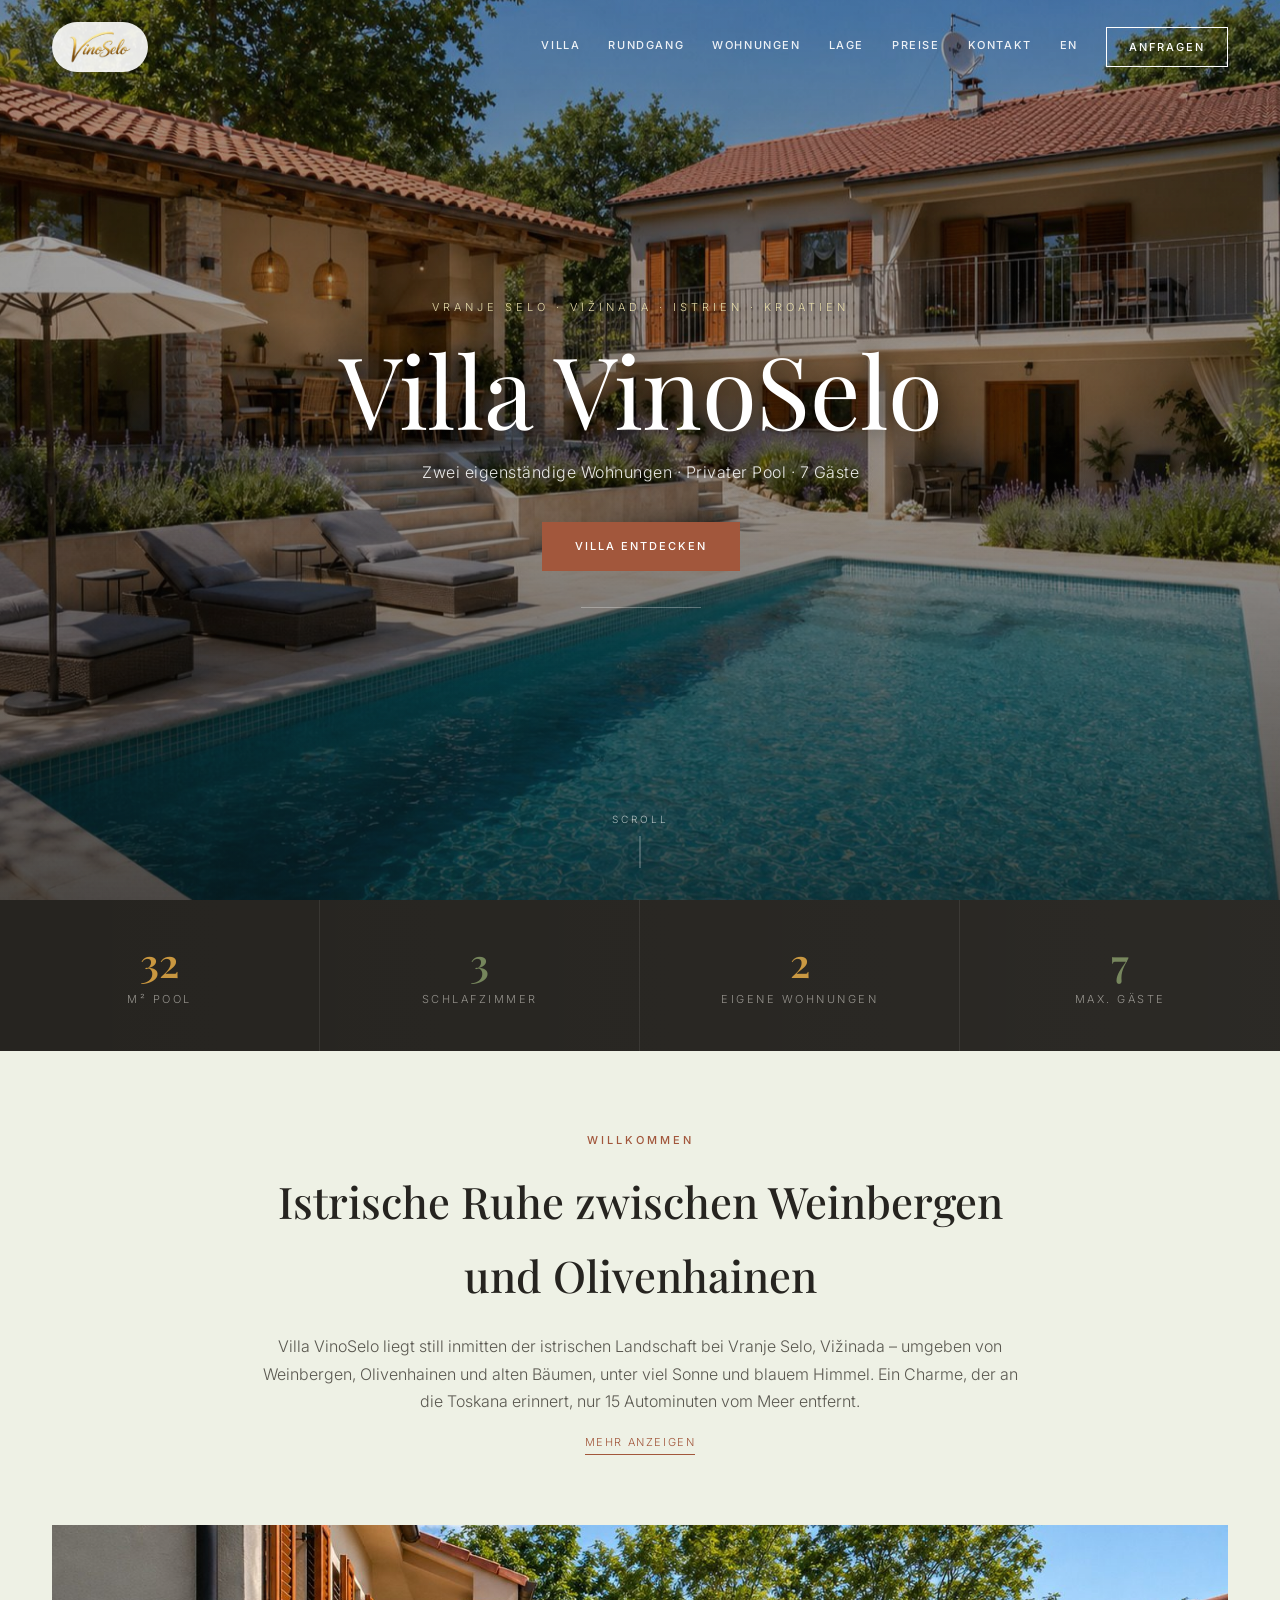
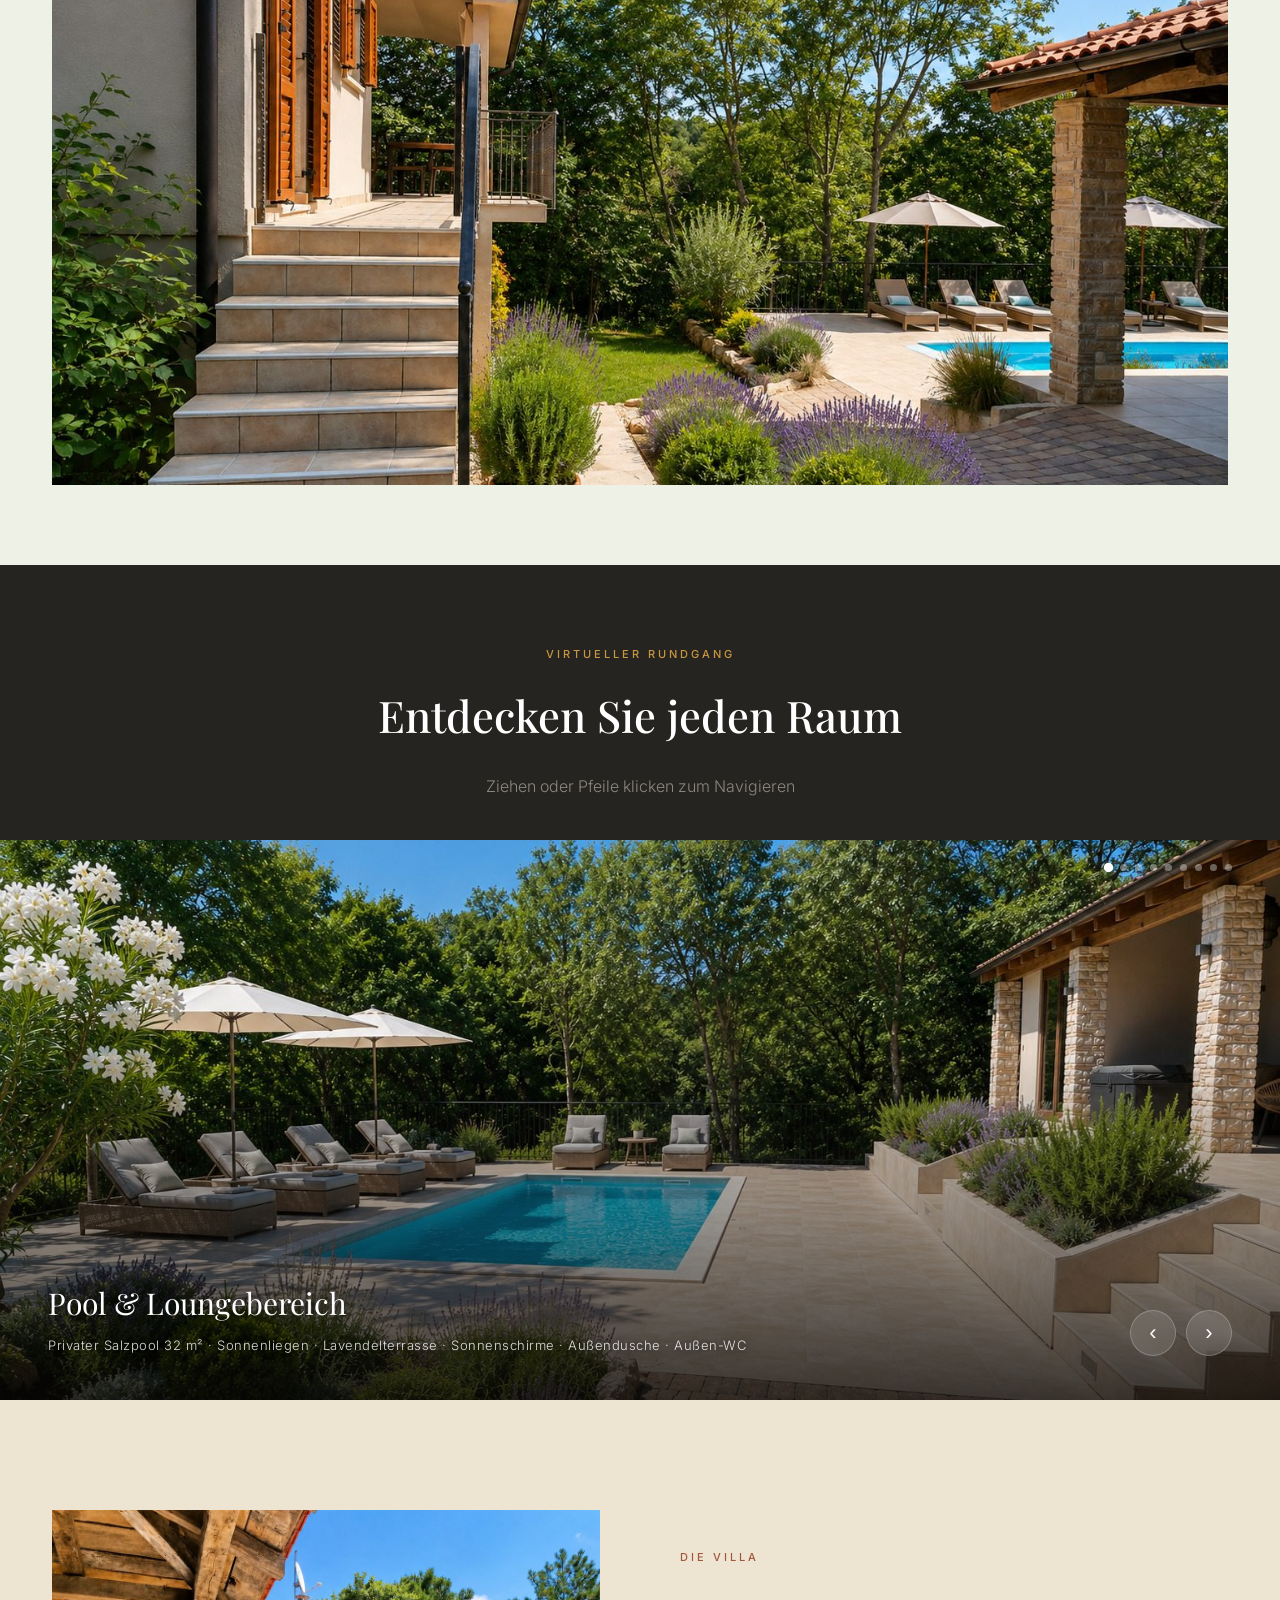
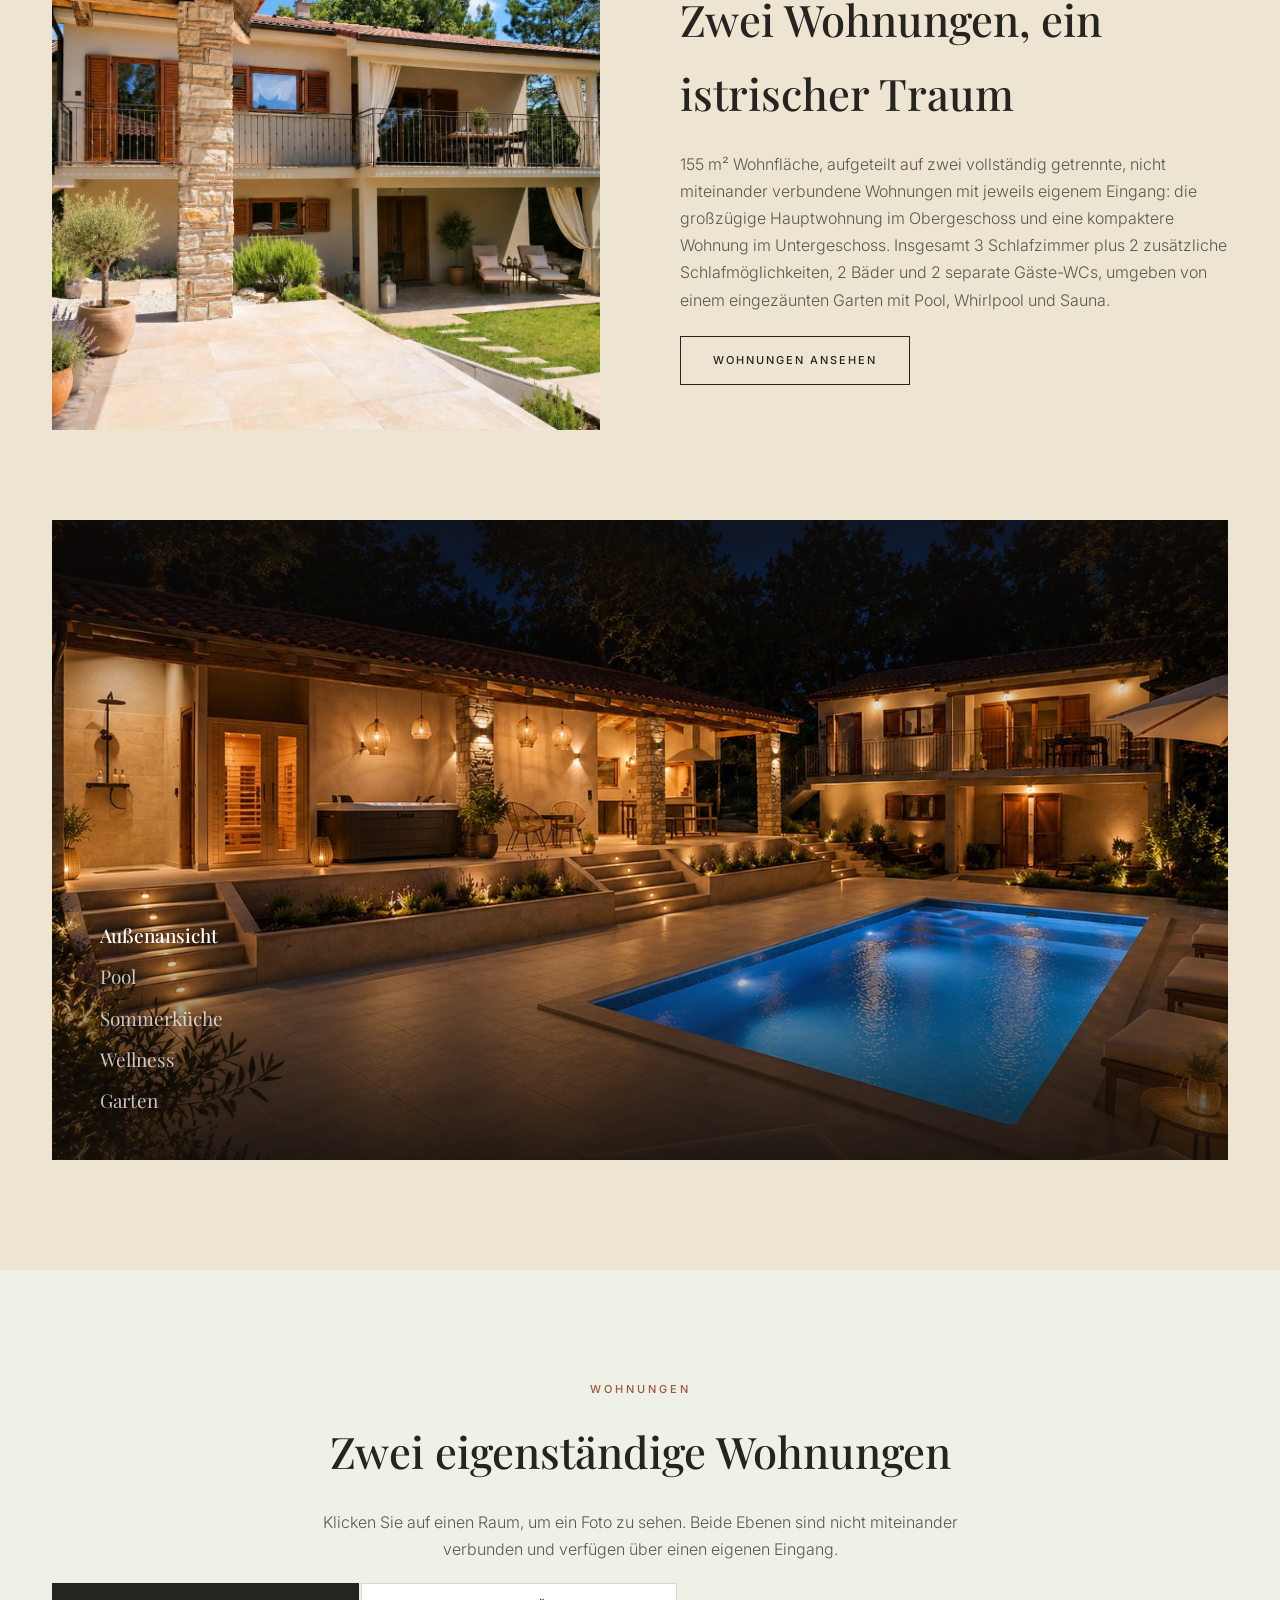
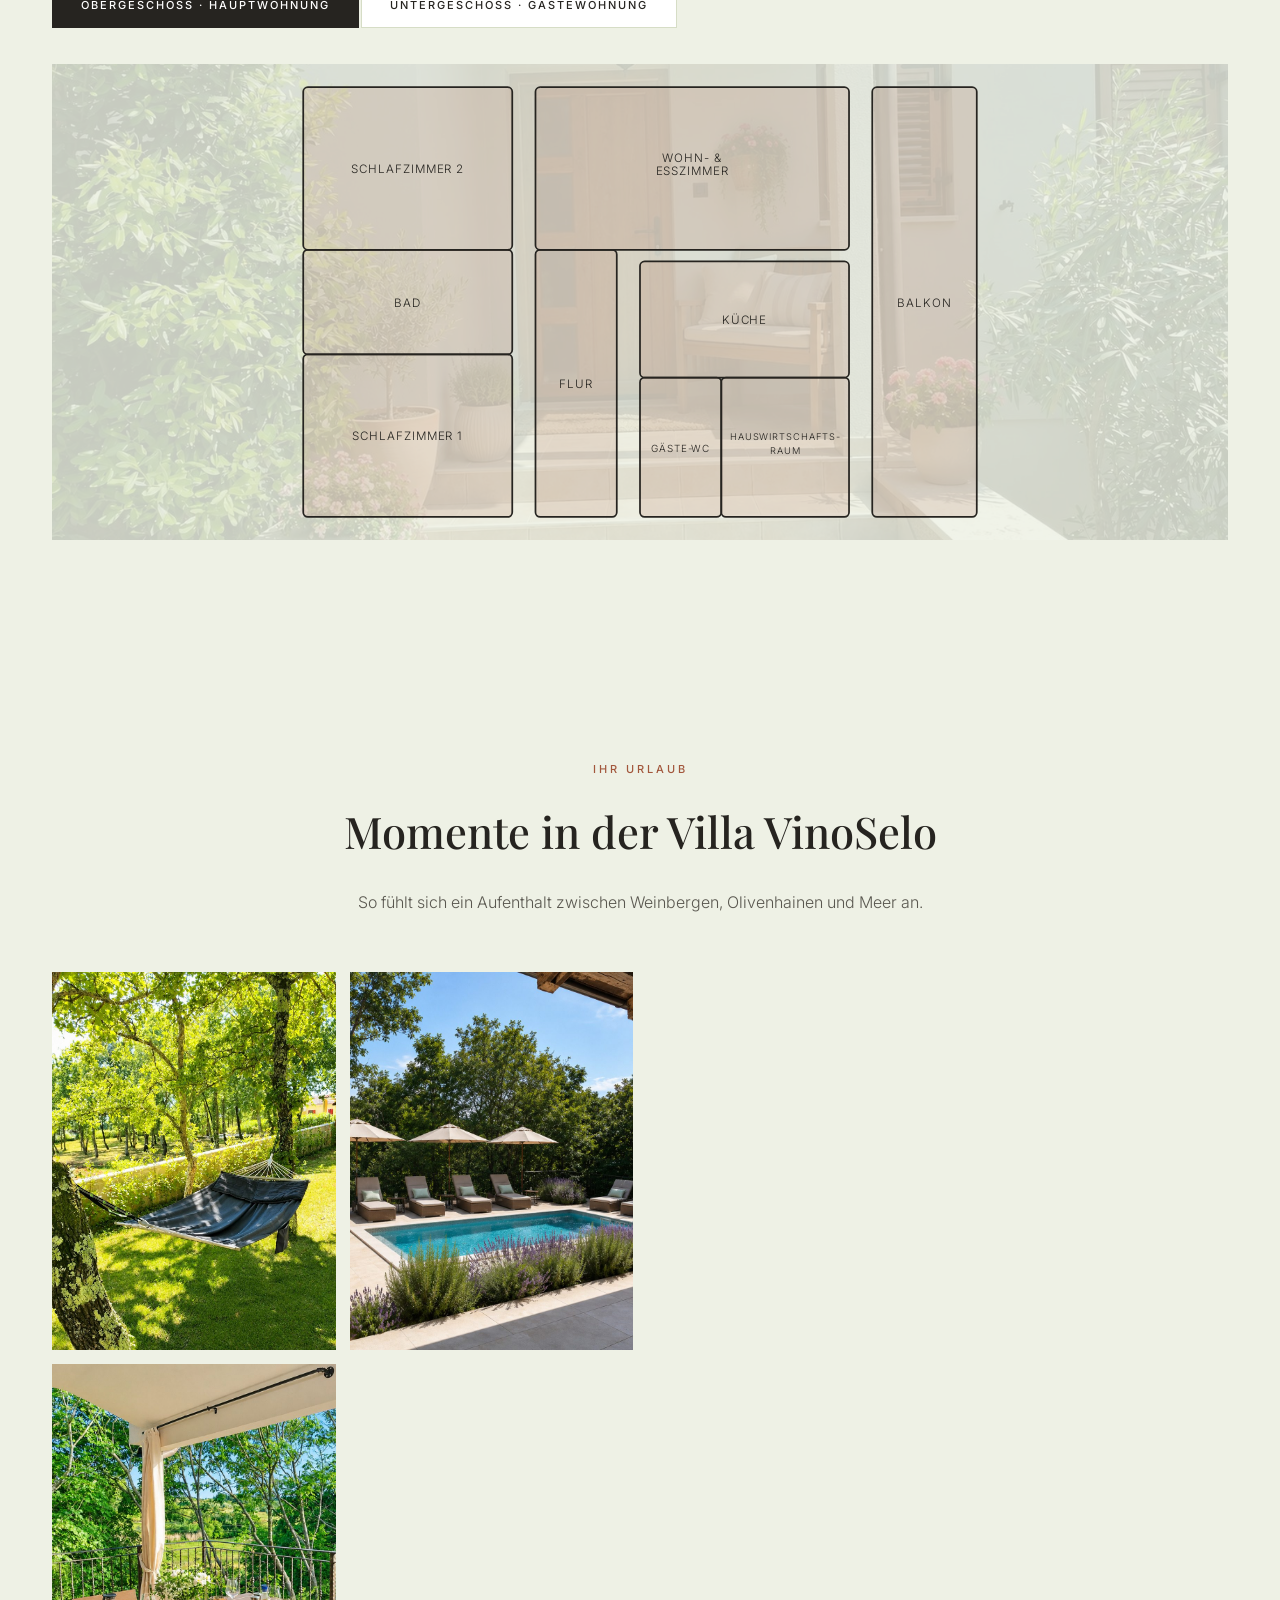
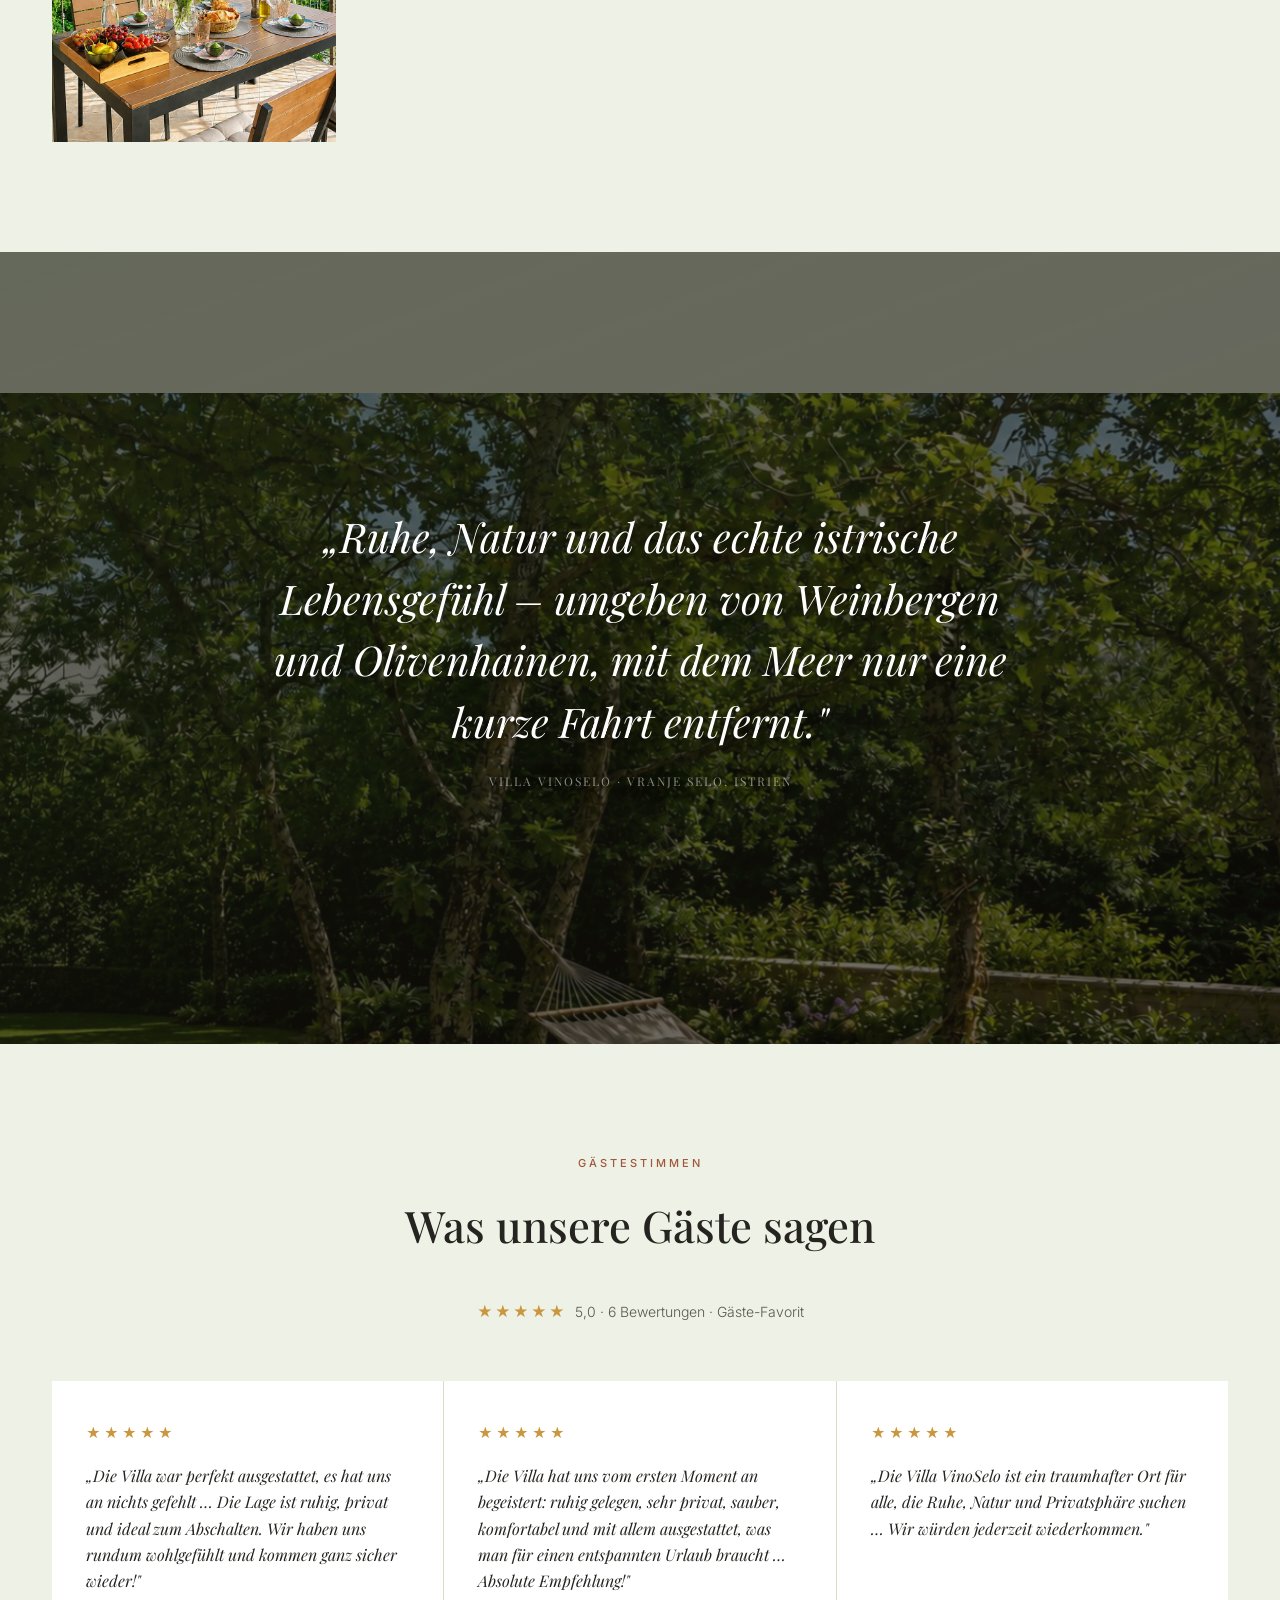
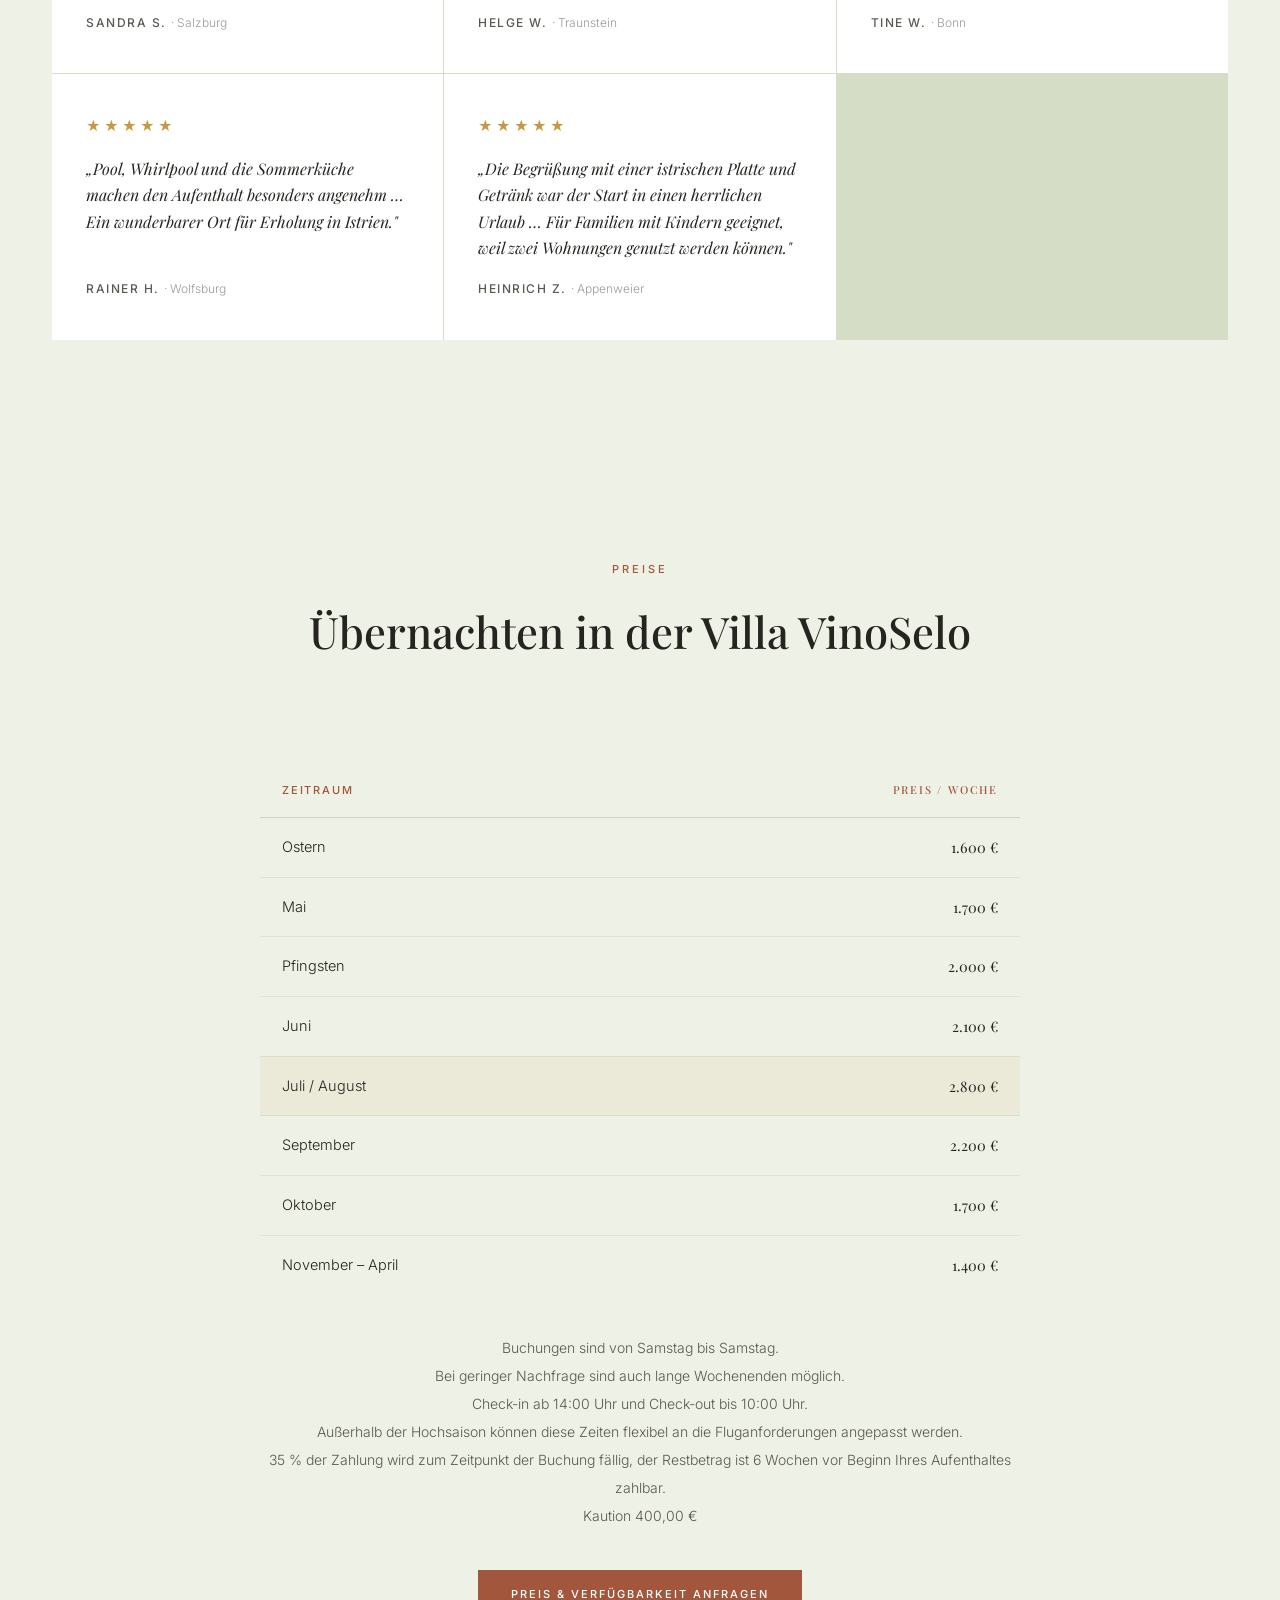
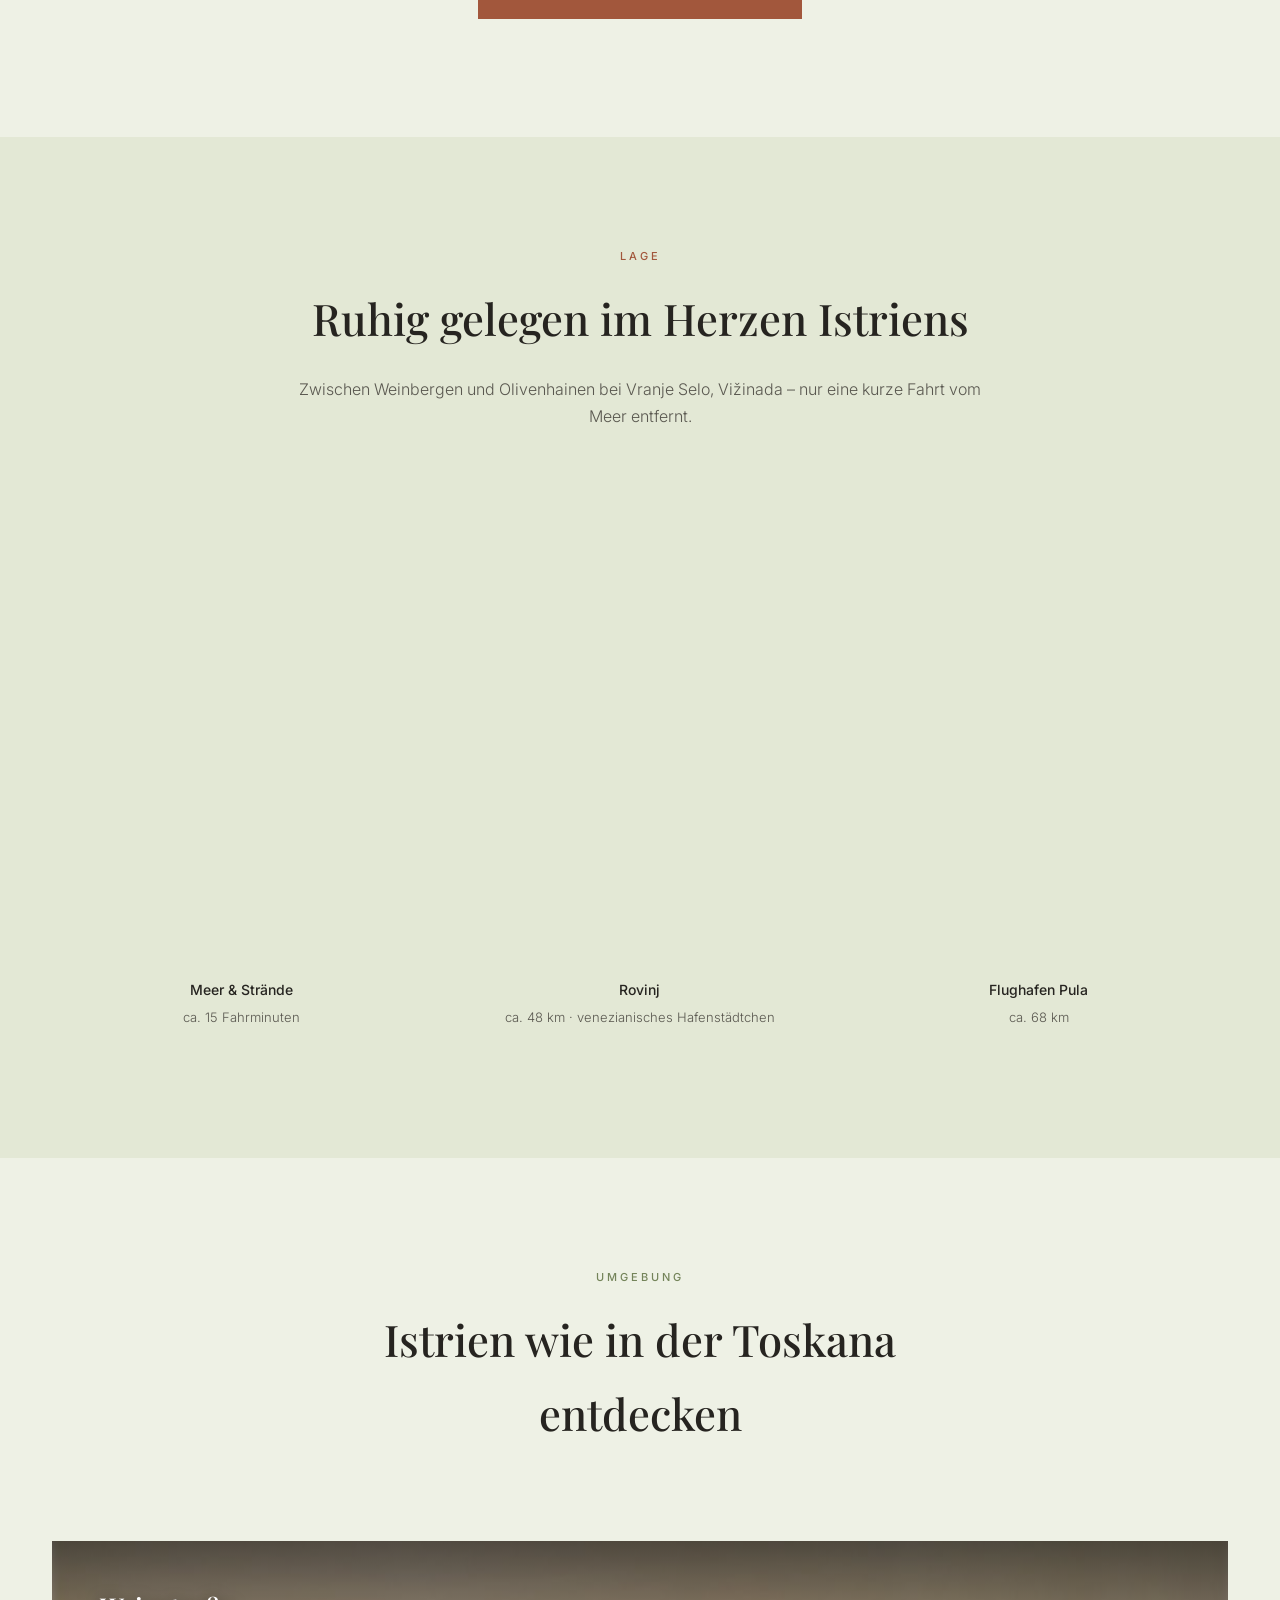
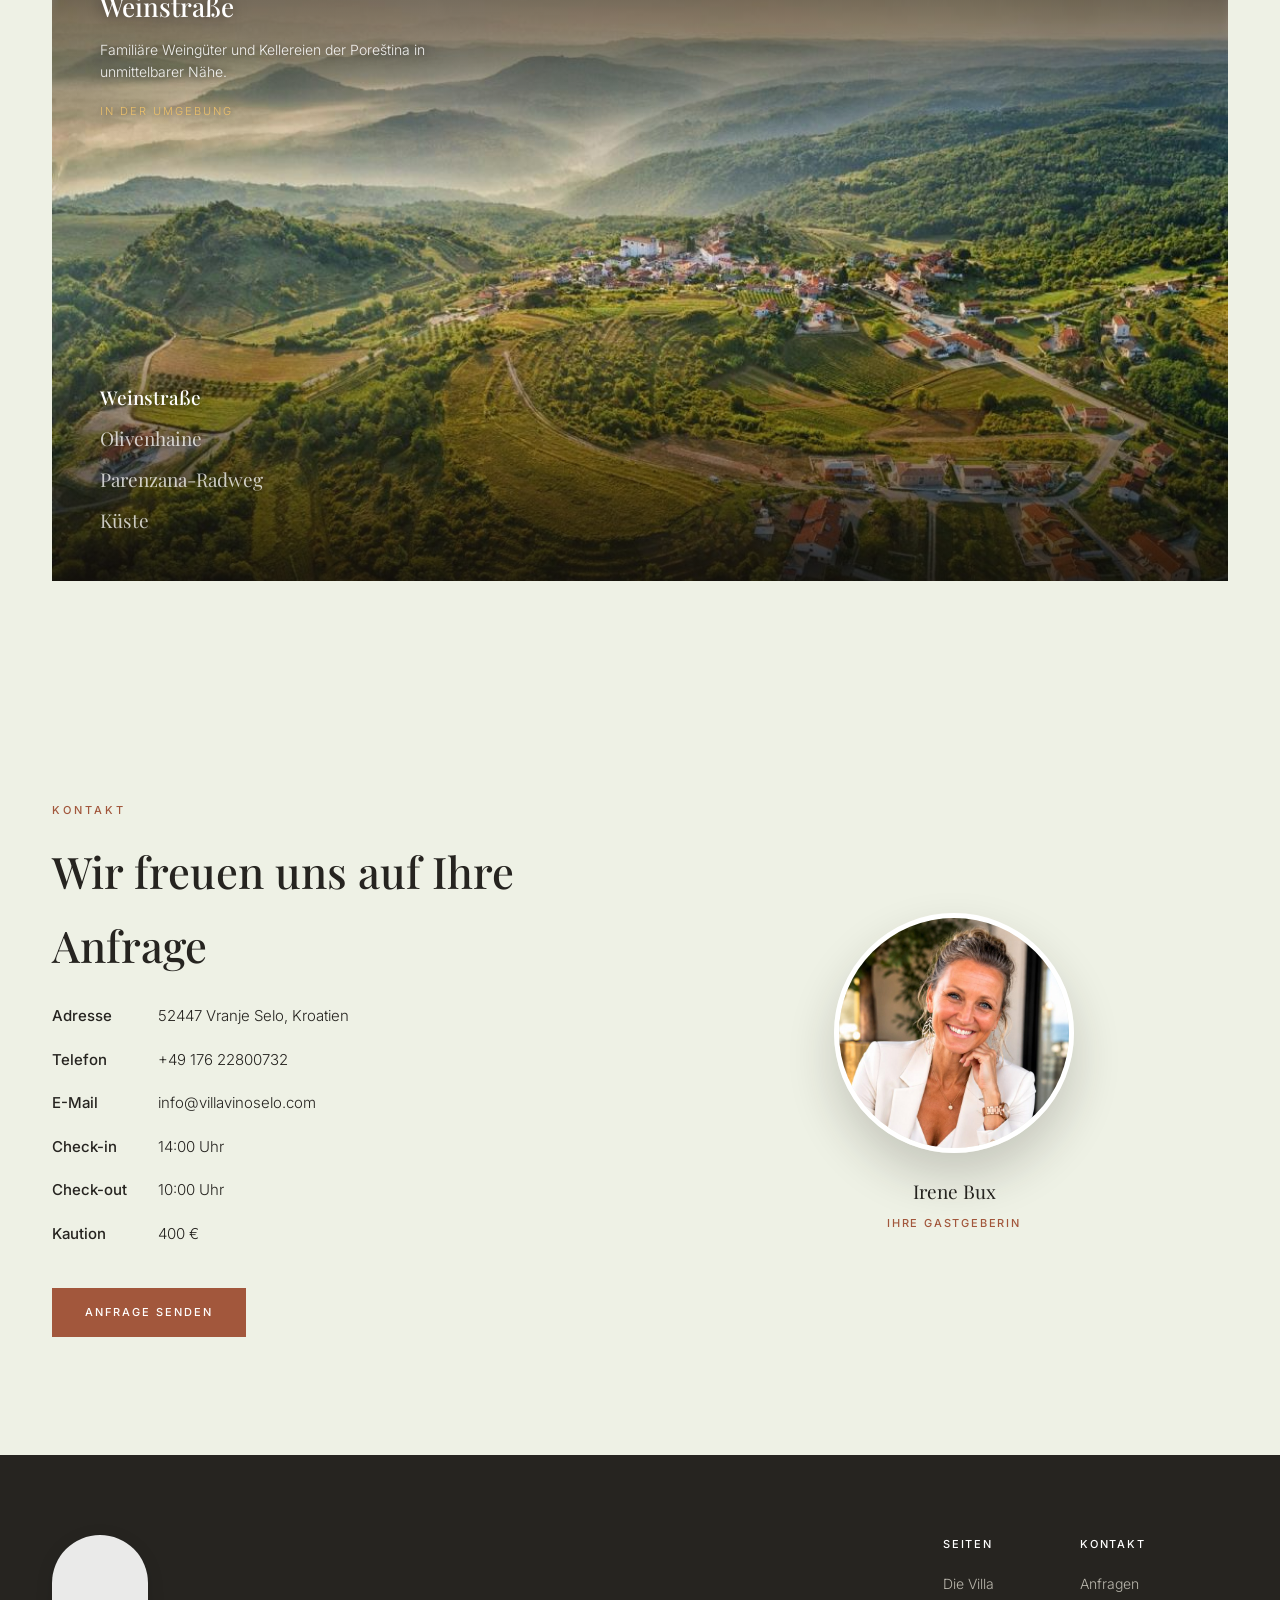
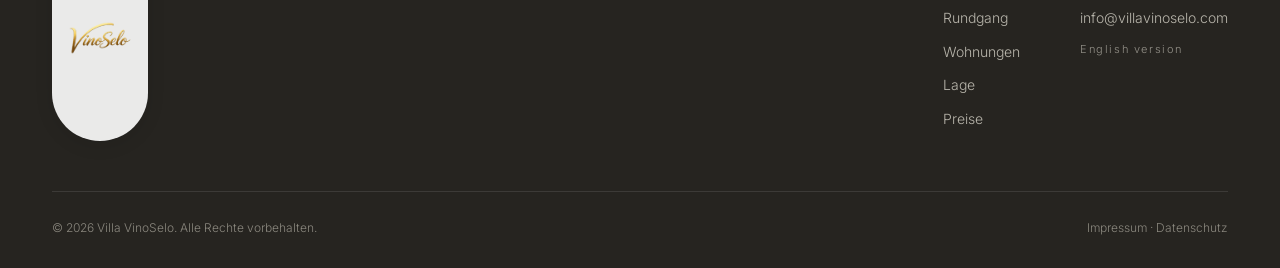
==== index.html @ 0de0e9b8 "Disable intro splash on mobile to fix iOS white-box render artifact On iOS Safari the fixed-position" ====
<!DOCTYPE html>
<html lang="de">
<head>
<meta charset="UTF-8">
<meta name="viewport" content="width=device-width, initial-scale=1.0">
<title>Villa VinoSelo – Ferienhaus zwischen Weinbergen und Meer, Istrien Kroatien</title>
<meta name="description" content="Villa VinoSelo in Vranje Selo, Istrien: zwei eigenständige Wohnungen, privater Pool, Whirlpool, Sauna und Sommerküche für bis zu 7 Gäste – umgeben von Weinbergen und Olivenhainen, nur 15 Minuten vom Meer.">
<link rel="canonical" href="https://www.villavinoselo.com/">
<link rel="alternate" hreflang="de" href="https://www.villavinoselo.com/index.html">
<link rel="alternate" hreflang="en" href="https://www.villavinoselo.com/index-en.html">

<meta property="og:type" content="website">
<meta property="og:title" content="Villa VinoSelo – Ferienhaus zwischen Weinbergen und Meer, Istrien">
<meta property="og:description" content="Zwei eigenständige Wohnungen, privater Pool, Whirlpool und Sauna für bis zu 7 Gäste – istrische Ruhe zwischen Weinbergen, Olivenhainen und Meer.">
<meta property="og:image" content="https://www.villavinoselo.com/hausansicht-front.jpg">
<meta property="og:url" content="https://www.villavinoselo.com/">
<meta property="og:locale" content="de_DE">
<meta name="twitter:card" content="summary_large_image">

<script type="application/ld+json">
{
  "@context": "https://schema.org",
  "@type": "LodgingBusiness",
  "name": "Villa VinoSelo",
  "description": "Villa VinoSelo in Vranje Selo, Istrien: zwei eigenständige Wohnungen, privater Pool, Whirlpool, Sauna und Sommerküche für bis zu 7 Gäste – umgeben von Weinbergen und Olivenhainen, nur 15 Minuten vom Meer.",
  "url": "https://www.villavinoselo.com/",
  "image": [
    "https://www.villavinoselo.com/hausansicht-front.jpg",
    "https://www.villavinoselo.com/poolbereich-7.jpeg",
    "https://www.villavinoselo.com/wohnzimmer-esszimmer-og.jpg"
  ],
  "telephone": "+49 176 22800732",
  "email": "info@villavinoselo.com",
  "address": {
    "@type": "PostalAddress",
    "streetAddress": "Vranje Selo",
    "addressLocality": "Vižinada",
    "postalCode": "52447",
    "addressCountry": "HR"
  },
  "geo": {
    "@type": "GeoCoordinates",
    "latitude": 45.331145,
    "longitude": 13.734929
  },
  "priceRange": "€1400–€2800",
  "aggregateRating": {
    "@type": "AggregateRating",
    "ratingValue": "5.0",
    "reviewCount": "6"
  }
}
</script>

<link rel="icon" href="favicon.ico" sizes="any">
<link rel="icon" type="image/png" sizes="32x32" href="favicon-32.png">
<link rel="apple-touch-icon" href="apple-touch-icon.png">

<link rel="preconnect" href="https://fonts.googleapis.com">
<link rel="preconnect" href="https://fonts.gstatic.com" crossorigin>
<link rel="preload" as="image" href="hausansicht-front.jpg">
<link href="https://fonts.googleapis.com/css2?family=Playfair+Display:ital,wght@0,400;0,500;0,600;1,400&family=Inter:wght@300;400;500;600&family=Alex+Brush&display=swap" rel="stylesheet">
<link rel="stylesheet" href="https://cdnjs.cloudflare.com/ajax/libs/leaflet/1.9.4/leaflet.min.css">
<link rel="stylesheet" href="style.css?v=30">
</head>
<body>

<!-- INTRO -->
<div id="introSplash" class="intro-splash">
  <div class="intro-bg"></div>
  <div class="intro-logo-wrap" id="introLogoWrap">
    <div class="intro-pill" id="introPill">
      <div class="intro-text" id="introText"><span class="intro-ltr" style="--d:0ms">V</span><span class="intro-ltr" style="--d:180ms">i</span><span class="intro-ltr" style="--d:360ms">n</span><span class="intro-ltr" style="--d:540ms">o</span><span class="intro-ltr" style="--d:720ms">S</span><span class="intro-ltr" style="--d:900ms">e</span><span class="intro-ltr" style="--d:1080ms">l</span><span class="intro-ltr" style="--d:1260ms">o</span></div>
      <span class="intro-pen" id="introPen"></span>
      <span class="intro-spark" id="introSpark">✦</span>
    </div>
  </div>
  <span class="intro-skip" id="introSkip">Überspringen</span>
</div>
<script>
  (function () {
    var isMobile = window.matchMedia('(max-width: 900px)').matches;
    if (isMobile || sessionStorage.getItem('vinoseloIntroShown') === '1') {
      var el = document.getElementById('introSplash');
      if (el) el.style.display = 'none';
    }
  })();
</script>

<div class="progress-bar" id="pb"></div>
<div class="cg-glow" id="glow"></div>

<!-- LIGHTBOX -->
<div id="lb">
  <span class="lbx" onclick="closeLb()">✕</span>
  <img id="lbImg" src="" alt="">
  <div class="lb-meta"><span id="lbCap"></span> &nbsp;·&nbsp; <span id="lbCtr"></span></div>
</div>

<!-- HEADER -->
<header id="hdr">
  <nav>
    <a href="#top" class="logo-mark"><img src="villavinoselo-logo.png" alt="Villa VinoSelo"></a>
    <div class="nl">
      <a href="#villa">Villa</a>
      <a href="#rundgang">Rundgang</a>
      <a href="#grundriss">Wohnungen</a>
      <a href="#karte">Lage</a>
      <a href="#preise">Preise</a>
      <a href="#kontakt">Kontakt</a>
      <a href="index-en.html" class="lang-switch">EN</a>
      <a href="#kontakt" class="btn nc"><span>Anfragen</span></a>
    </div>
    <button class="burger" id="burger" aria-label="Menü öffnen" aria-expanded="false">☰</button>
  </nav>
</header>

<!-- HERO -->
<section class="hero" id="top">
  <div class="hero-still" id="hStill"></div>
  <div class="hero-ov"></div>
  <div class="hero-c" id="hc">
    <span class="h-ey">Vranje Selo · Vižinada · Istrien · Kroatien</span>
    <h1>Villa VinoSelo</h1>
    <p class="h-sub">Zwei eigenständige Wohnungen · Privater Pool · 7 Gäste</p>
    <div class="h-cta"><a href="#villa" class="btn btn-f"><span>Villa entdecken</span></a></div>
    <div class="h-line"></div>
  </div>
  <div class="scroll-cue"><span>Scroll</span><span class="st"></span></div>
</section>

<!-- STATS -->
<div class="stats">
  <div class="sc-cell reveal"><div class="sc-num" data-n="32">0</div><div class="sc-lbl">m² Pool</div></div>
  <div class="sc-cell reveal"><div class="sc-num" data-n="3">0</div><div class="sc-lbl">Schlafzimmer</div></div>
  <div class="sc-cell reveal"><div class="sc-num" data-n="2">0</div><div class="sc-lbl">Eigene Wohnungen</div></div>
  <div class="sc-cell reveal"><div class="sc-num" data-n="7">0</div><div class="sc-lbl">Max. Gäste</div></div>
</div>

<!-- WILLKOMMEN -->
<section class="section" id="villa" style="padding:80px 0;">
  <div class="container">
    <div class="pres reveal">
      <span class="eyebrow">Willkommen</span>
      <h2>Istrische Ruhe zwischen Weinbergen und Olivenhainen</h2>
      <p>Villa VinoSelo liegt still inmitten der istrischen Landschaft bei Vranje Selo, Vižinada – umgeben von Weinbergen, Olivenhainen und alten Bäumen, unter viel Sonne und blauem Himmel. Ein Charme, der an die Toskana erinnert, nur 15 Autominuten vom Meer entfernt.</p>
      <div class="more-text" id="mt">
        <p style="margin-top:16px;">Das Anwesen gliedert sich in zwei komplett eigenständige, nicht miteinander verbundene Wohnungen mit jeweils eigenem Eingang: die größere Hauptwohnung im Obergeschoss und eine kleinere Wohnung im Untergeschoss – ideal für zwei Familien oder Gruppen, die dennoch ihre Privatsphäre schätzen. Dazu gehören ein privater Pool (8×4 m), ein Outdoor-Whirlpool, eine Infrarotsauna und eine Sommerküche mit Steingrill im weitläufigen, eingezäunten Garten. Einkaufsmöglichkeiten, Restaurants und der Ortskern Vižinada liegen nur 1 km entfernt.</p>
      </div>
      <span class="toggle-lnk" onclick="
        const el = document.getElementById('mt');
        const o = el.classList.toggle('open');
        this.textContent = o ? 'Weniger anzeigen' : 'Mehr anzeigen';
      ">Mehr anzeigen</span>
    </div>
    <div class="pres-img reveal-s" onclick="openLbSingle('aussenbereich.jpg','Villa VinoSelo zwischen Weinbergen und Olivenhainen')">
      <img src="aussenbereich.jpg" alt="Außenbereich der Villa VinoSelo umgeben von Weinbergen und Olivenhainen">
    </div>
  </div>
</section>

<!-- 360° VIRTUELLER RUNDGANG -->
<section class="tour-sec" id="rundgang">
  <div class="tour-head container reveal center">
    <span class="eyebrow" style="color:var(--terra2);">Virtueller Rundgang</span>
    <h2 style="color:#fff;">Entdecken Sie jeden Raum</h2>
    <p style="color:#8a877e;">Ziehen oder Pfeile klicken zum Navigieren</p>
  </div>
  <div class="tour-wrap" id="tourWrap">
    <div class="tour-stage" id="tourStage">
      <div class="ts active">
        <img src="poolbereich-7.jpeg" alt="Pool der Villa VinoSelo mit Sonnenliegen und Lavendel" loading="lazy" decoding="async">
        <div class="ts-ov"></div>
        <div class="ts-info"><h3>Pool &amp; Loungebereich</h3><p>Privater Salzpool 32 m² · Sonnenliegen · Lavendelterrasse · Sonnenschirme · Außendusche · Außen-WC</p></div>
      </div>
      <div class="ts">
        <img src="wohnzimmer-og.jpg" alt="Wohnzimmer der Hauptwohnung im Obergeschoss" loading="lazy" decoding="async">
        <div class="ts-ov"></div>
        <div class="ts-info"><h3>Hauptwohnung · Wohnzimmer</h3><p>Kaminofen · Klimaanlage · Smart TV · WiFi Internet · offener Wohn-Essbereich</p></div>
      </div>
      <div class="ts">
        <img src="kueche-og.jpg" alt="Küche der Hauptwohnung im Obergeschoss" loading="lazy" decoding="async">
        <div class="ts-ov"></div>
        <div class="ts-info"><h3>Hauptwohnung · Küche</h3><p>Vollausgestattet im Landhausstil · Spülmaschine · Mikrowelle · Toaster · Filterkaffeemaschine · Kühlschrank mit Gefrierfach · Essplatz mit Blick ins Grüne</p></div>
      </div>
      <div class="ts">
        <img src="wohnzimmer-ug.jpg" alt="Wohnzimmer der Gästewohnung im Untergeschoss" loading="lazy" decoding="async">
        <div class="ts-ov"></div>
        <div class="ts-info"><h3>Gästewohnung · Untergeschoss</h3><p>Eigener separater Eingang · eigene Küche · ideal für Familien oder Freunde</p></div>
      </div>
      <div class="ts">
        <img src="schlafzimmer-1-og.jpg" alt="Schlafzimmer der Villa VinoSelo mit Boxspringbett" loading="lazy" decoding="async">
        <div class="ts-ov"></div>
        <div class="ts-info"><h3>Schlafzimmer</h3><p>3 Schlafzimmer · Boxspringbetten · Klimaanlage in jedem Zimmer</p></div>
      </div>
      <div class="ts">
        <img src="bad-og.jpg" alt="Bad der Villa VinoSelo mit Regendusche" loading="lazy" decoding="async">
        <div class="ts-ov"></div>
        <div class="ts-info"><h3>Bad</h3><p>2 Bäder · Regendusche · Bidet · Handtücher vorhanden</p></div>
      </div>
      <div class="ts">
        <img src="wellness-bereich.jpg" alt="Wellnessbereich der Villa VinoSelo mit Sauna und Whirlpool" loading="lazy" decoding="async">
        <div class="ts-ov"></div>
        <div class="ts-info"><h3>Wellness &amp; Whirlpool</h3><p>Infrarotsauna · Outdoor-Whirlpool · Entspannung unter freiem Himmel</p></div>
      </div>
      <div class="ts">
        <img src="sommerkueche.jpg" alt="Überdachte Sommerküche mit Steingrill" loading="lazy" decoding="async">
        <div class="ts-ov"></div>
        <div class="ts-info"><h3>Sommerküche</h3><p>Steingrill · Großer Außengrill · überdachter Essbereich · laue mediterrane Abende</p></div>
      </div>
      <div class="ts">
        <img src="gartenbereich.jpg" alt="Weitläufiger Garten der Villa VinoSelo mit altem Baumbestand" loading="lazy" decoding="async">
        <div class="ts-ov"></div>
        <div class="ts-info"><h3>Garten</h3><p>Weitläufig · eingezäunt · alter Baumbestand · Hängematte im Schatten</p></div>
      </div>
    </div>
    <div class="tour-dots" id="tDots"></div>
    <div class="tour-nav">
      <button class="t-btn" onclick="tMove(-1)">‹</button>
      <button class="t-btn" onclick="tMove(1)">›</button>
    </div>
  </div>
</section>

<!-- DIE VILLA + GALERIE -->
<section class="section" style="background:var(--champagne);">
  <div class="container">
    <div class="vi">
      <div class="iw reveal-l"><img src="aussenbereich-ug.jpg" alt="Außenbereich der Gästewohnung im Untergeschoss der Villa VinoSelo" loading="lazy" decoding="async"></div>
      <div class="reveal-r">
        <span class="eyebrow">Die Villa</span>
        <h2>Zwei Wohnungen, ein istrischer Traum</h2>
        <p>155 m² Wohnfläche, aufgeteilt auf zwei vollständig getrennte, nicht miteinander verbundene Wohnungen mit jeweils eigenem Eingang: die großzügige Hauptwohnung im Obergeschoss und eine kompaktere Wohnung im Untergeschoss. Insgesamt 3 Schlafzimmer plus 2 zusätzliche Schlafmöglichkeiten, 2 Bäder und 2 separate Gäste-WCs, umgeben von einem eingezäunten Garten mit Pool, Whirlpool und Sauna.</p>
        <a href="#grundriss" class="btn" style="margin-top:22px;"><span>Wohnungen ansehen</span></a>
      </div>
    </div>
    <div class="fw-gallery reveal" id="fwGallery">
      <img id="fwImg" src="poolbereich-3.jpg" alt="Außenansicht der Villa VinoSelo" class="fw-img">
      <div class="fw-ov"></div>
      <div class="fw-labels">
        <div class="fw-label on" onmouseenter="fwGoto(0,this)" onclick="fwGoto(0,this)">Außenansicht</div>
        <div class="fw-label" onmouseenter="fwGoto(1,this)" onclick="fwGoto(1,this)">Pool</div>
        <div class="fw-label" onmouseenter="fwGoto(2,this)" onclick="fwGoto(2,this)">Sommerküche</div>
        <div class="fw-label" onmouseenter="fwGoto(3,this)" onclick="fwGoto(3,this)">Wellness</div>
        <div class="fw-label" onmouseenter="fwGoto(4,this)" onclick="fwGoto(4,this)">Garten</div>
      </div>
    </div>
  </div>
</section>

<!-- ANIMIERTER GRUNDRISS -->
<section class="section" id="grundriss">
  <div class="container">
    <div class="reveal center" style="max-width:680px;margin:0 auto 20px;">
      <span class="eyebrow">Wohnungen</span>
      <h2>Zwei eigenständige Wohnungen</h2>
      <p>Klicken Sie auf einen Raum, um ein Foto zu sehen. Beide Ebenen sind nicht miteinander verbunden und verfügen über einen eigenen Eingang.</p>
    </div>
    <div class="floor-tabs">
      <div class="ftab on"  onclick="switchFloor(0)">Obergeschoss · Hauptwohnung</div>
      <div class="ftab"     onclick="switchFloor(1)">Untergeschoss · Gästewohnung</div>
    </div>

    <!-- OBERGESCHOSS: HAUPTWOHNUNG -->
    <div class="floor-plan on" id="fp0">
      <svg class="fp-svg" viewBox="0 0 620 410">
        <rect class="fp-room room drawn" x="20" y="20" width="180" height="140" rx="4" onclick="openLbSingle('schlafzimmer-2-og.jpg','Schlafzimmer 2 (Hauptwohnung OG)')"><title>Schlafzimmer 2</title></rect>
        <text class="fp-lbl" x="110" y="94" text-anchor="middle">Schlafzimmer 2</text>

        <rect class="fp-room room drawn" x="20" y="160" width="180" height="90" rx="4" style="animation-delay:.05s" onclick="openLbSingle('bad-og.jpg','Bad (Hauptwohnung OG)')"><title>Bad</title></rect>
        <text class="fp-lbl" x="110" y="209" text-anchor="middle">Bad</text>

        <rect class="fp-room room drawn" x="20" y="250" width="180" height="140" rx="4" style="animation-delay:.08s" onclick="openLbSingle('schlafzimmer-1-og.jpg','Schlafzimmer 1 (Hauptwohnung OG)')"><title>Schlafzimmer 1</title></rect>
        <text class="fp-lbl" x="110" y="324" text-anchor="middle">Schlafzimmer 1</text>

        <rect class="fp-room room no-click drawn" x="220" y="160" width="70" height="230" rx="4" style="animation-delay:.1s"><title>Flur</title></rect>
        <text class="fp-lbl" x="255" y="279" text-anchor="middle">Flur</text>

        <rect class="fp-room room drawn" x="220" y="20" width="270" height="140" rx="4" style="animation-delay:.15s" onclick="openLbSingle('wohnzimmer-esszimmer-og.jpg','Wohn- &amp; Esszimmer (Hauptwohnung OG)')"><title>Wohn- &amp; Esszimmer</title></rect>
        <text class="fp-lbl" x="355" y="84" text-anchor="middle">Wohn- &amp;</text>
        <text class="fp-lbl" x="355" y="96" text-anchor="middle">Esszimmer</text>

        <rect class="fp-room room drawn" x="310" y="170" width="180" height="100" rx="4" style="animation-delay:.25s" onclick="openLbSingle('kueche-og.jpg','Küche (Hauptwohnung OG)')"><title>Küche</title></rect>
        <text class="fp-lbl" x="400" y="224" text-anchor="middle">Küche</text>

        <rect class="fp-room room drawn" x="310" y="270" width="70" height="120" rx="4" style="animation-delay:.3s" onclick="openLbSingle('gaeste-wc-og.jpg','Gäste-WC (Hauptwohnung OG)')"><title>Gäste-WC</title></rect>
        <text class="fp-lbl" x="345" y="334" text-anchor="middle" style="font-size:8.5px;">Gäste-WC</text>

        <rect class="fp-room room drawn" x="380" y="270" width="110" height="120" rx="4" style="animation-delay:.32s" onclick="openLbSingle('waschkueche-og.jpg','Hauswirtschaftsraum (Hauptwohnung OG)')"><title>Hauswirtschaftsraum</title></rect>
        <text class="fp-lbl" x="435" y="324" text-anchor="middle" style="font-size:8px;">Hauswirtschafts-</text>
        <text class="fp-lbl" x="435" y="336" text-anchor="middle" style="font-size:8px;">raum</text>

        <rect class="fp-room room drawn" x="510" y="20" width="90" height="370" rx="4" style="animation-delay:.35s" onclick="openLbSingle('terrasse-og.jpg','Balkon (Hauptwohnung OG)')"><title>Balkon</title></rect>
        <text class="fp-lbl" x="555" y="209" text-anchor="middle">Balkon</text>
      </svg>
    </div>

    <!-- UNTERGESCHOSS: GÄSTEWOHNUNG -->
    <div class="floor-plan" id="fp1">
      <svg class="fp-svg" viewBox="0 0 700 290">
        <rect class="fp-room room" x="20" y="20" width="200" height="250" rx="4" onclick="openLbSingle('schlafzimmer-ug.jpg','Schlafzimmer (Gästewohnung UG)')"><title>Schlafzimmer</title></rect>
        <text class="fp-lbl" x="120" y="149" text-anchor="middle">Schlafzimmer</text>

        <rect class="fp-room room" x="240" y="20" width="260" height="250" rx="4" style="animation-delay:.1s" onclick="openLbSingle('wohnzimmer-ug.jpg','Wohnzimmer (Gästewohnung UG)')"><title>Wohnzimmer</title></rect>
        <text class="fp-lbl" x="370" y="149" text-anchor="middle">Wohnzimmer</text>

        <rect class="fp-room room" x="520" y="20" width="160" height="120" rx="4" style="animation-delay:.2s" onclick="openLbSingle('bad-ug.jpg','Bad (Gästewohnung UG)')"><title>Bad</title></rect>
        <text class="fp-lbl" x="600" y="84" text-anchor="middle">Bad</text>

        <rect class="fp-room room" x="520" y="150" width="160" height="120" rx="4" style="animation-delay:.3s" onclick="openLbSingle('kueche-ug.jpg','Küche (Gästewohnung UG)')"><title>Küche</title></rect>
        <text class="fp-lbl" x="600" y="214" text-anchor="middle">Küche</text>
      </svg>
    </div>
  </div>
</section>

<!-- MOMENTE / LIFESTYLE -->
<section class="section" id="momente">
  <div class="container">
    <div class="reveal center" style="max-width:680px;margin:0 auto;">
      <span class="eyebrow">Ihr Urlaub</span>
      <h2>Momente in der Villa VinoSelo</h2>
      <p>So fühlt sich ein Aufenthalt zwischen Weinbergen, Olivenhainen und Meer an.</p>
    </div>
    <div class="life-grid reveal">
      <div class="life-item" onclick="openLbSingle('gartenbereich-1.jpg','Ruhe unter alten Bäumen')"><img src="gartenbereich-1.jpg" alt="Hängematte im schattigen Garten der Villa VinoSelo" loading="lazy" decoding="async"><div class="cap">Ruhe unter alten Bäumen</div></div>
      <div class="life-item" onclick="openLbSingle('poolbereich.jpg','Sonnige Stunden am Pool')"><img src="poolbereich.jpg" alt="Sonnenliegen am Pool der Villa VinoSelo" loading="lazy" decoding="async"><div class="cap">Sonnige Stunden am Pool</div></div>
      <div class="life-item" onclick="openLbSingle('aussenbereich-whirlpool.jpg','Whirlpool unter freiem Himmel')"><img src="aussenbereich-whirlpool.jpg" alt="Outdoor-Whirlpool der Villa VinoSelo" loading="lazy" decoding="async"><div class="cap">Whirlpool unter freiem Himmel</div></div>
      <div class="life-item" onclick="openLbSingle('sommerkueche-1.jpg','Mediterrane Grillabende')"><img src="sommerkueche-1.jpg" alt="Sommerküche mit Steingrill der Villa VinoSelo" loading="lazy" decoding="async"><div class="cap">Mediterrane Grillabende</div></div>
      <div class="life-item" onclick="openLbSingle('terrasse-og-1.jpg','Aperitif auf der Terrasse')"><img src="terrasse-og-1.jpg" alt="Gedeckter Tisch auf der Terrasse der Villa VinoSelo" loading="lazy" decoding="async"><div class="cap">Aperitif auf der Terrasse</div></div>
      <div class="life-item" onclick="openLbSingle('spielplatz-umgebung.jpg','Spielplatz ganz in der Nähe')"><img src="spielplatz-umgebung.jpg" alt="Spielplatz in der Nähe der Villa VinoSelo" loading="lazy" decoding="async"><div class="cap">Spielplatz ganz in der Nähe</div></div>
      <div class="life-item" onclick="openLbSingle('wellness-bereich.jpg','Wellness bei Kerzenlicht')"><img src="wellness-bereich.jpg" alt="Sauna und Whirlpool der Villa VinoSelo am Abend" loading="lazy" decoding="async"><div class="cap">Wellness bei Kerzenlicht</div></div>
      <div class="life-item" onclick="openLbSingle('eingangsbereich-grundstueck.jpg','Ankommen und loslassen')"><img src="eingangsbereich-grundstueck.jpg" alt="Eingangsbereich des Grundstücks der Villa VinoSelo" loading="lazy" decoding="async"><div class="cap">Ankommen und loslassen</div></div>
    </div>
  </div>
</section>


<!-- QUOTE / PARALLAX BANNER -->
<section class="qb" id="qbSec">
  <div class="qb-bg" id="qbBg"></div>
  <div class="qb-ov"></div>
  <blockquote class="reveal-s">
    „Ruhe, Natur und das echte istrische Lebensgefühl – umgeben von Weinbergen und Olivenhainen, mit dem Meer nur eine kurze Fahrt entfernt."
    <cite>Villa VinoSelo · Vranje Selo, Istrien</cite>
  </blockquote>
</section>

<!-- GÄSTESTIMMEN -->
<section class="section" id="bewertungen">
  <div class="container">
    <div class="reveal center" style="max-width:680px;margin:0 auto;">
      <span class="eyebrow">Gästestimmen</span>
      <h2>Was unsere Gäste sagen</h2>
      <div class="rating-badge">
        <span class="stars">★★★★★</span>
        <span>5,0 · 6 Bewertungen · Gäste-Favorit</span>
      </div>
    </div>
    <div class="testi-grid reveal">
      <div class="testi-card">
        <span class="stars">★★★★★</span>
        <p class="testi-quote">„Die Villa war perfekt ausgestattet, es hat uns an nichts gefehlt … Die Lage ist ruhig, privat und ideal zum Abschalten. Wir haben uns rundum wohlgefühlt und kommen ganz sicher wieder!"</p>
        <div class="testi-author">Sandra S. <span>· Salzburg</span></div>
      </div>
      <div class="testi-card">
        <span class="stars">★★★★★</span>
        <p class="testi-quote">„Die Villa hat uns vom ersten Moment an begeistert: ruhig gelegen, sehr privat, sauber, komfortabel und mit allem ausgestattet, was man für einen entspannten Urlaub braucht … Absolute Empfehlung!"</p>
        <div class="testi-author">Helge W. <span>· Traunstein</span></div>
      </div>
      <div class="testi-card">
        <span class="stars">★★★★★</span>
        <p class="testi-quote">„Die Villa VinoSelo ist ein traumhafter Ort für alle, die Ruhe, Natur und Privatsphäre suchen … Wir würden jederzeit wiederkommen."</p>
        <div class="testi-author">Tine W. <span>· Bonn</span></div>
      </div>
      <div class="testi-card">
        <span class="stars">★★★★★</span>
        <p class="testi-quote">„Pool, Whirlpool und die Sommerküche machen den Aufenthalt besonders angenehm … Ein wunderbarer Ort für Erholung in Istrien."</p>
        <div class="testi-author">Rainer H. <span>· Wolfsburg</span></div>
      </div>
      <div class="testi-card">
        <span class="stars">★★★★★</span>
        <p class="testi-quote">„Die Begrüßung mit einer istrischen Platte und Getränk war der Start in einen herrlichen Urlaub … Für Familien mit Kindern geeignet, weil zwei Wohnungen genutzt werden können."</p>
        <div class="testi-author">Heinrich Z. <span>· Appenweier</span></div>
      </div>
    </div>
  </div>
</section>

<!-- PREISE -->
<section class="section" id="preise">
  <div class="container">
    <div class="reveal center" style="max-width:680px;margin:0 auto;">
      <span class="eyebrow">Preise</span>
      <h2>Übernachten in der Villa VinoSelo</h2>
    </div>
    <div class="reveal" style="max-width:760px;margin:44px auto 0;overflow-x:auto;">
      <table class="pt">
        <tr><th>Zeitraum</th><th>Preis / Woche</th></tr>
        <tr><td>Ostern</td><td>1.600 €</td></tr>
        <tr><td>Mai</td><td>1.700 €</td></tr>
        <tr><td>Pfingsten</td><td>2.000 €</td></tr>
        <tr><td>Juni</td><td>2.100 €</td></tr>
        <tr class="ph"><td>Juli / August</td><td>2.800 €</td></tr>
        <tr><td>September</td><td>2.200 €</td></tr>
        <tr><td>Oktober</td><td>1.700 €</td></tr>
        <tr><td>November – April</td><td>1.400 €</td></tr>
      </table>
    </div>
    <div class="reveal center" style="max-width:760px;margin:40px auto 0;">
      <p style="font-size:14px;line-height:2;color:var(--ink);">
        Buchungen sind von Samstag bis Samstag.<br>
        Bei geringer Nachfrage sind auch lange Wochenenden möglich.<br>
        Check-in ab 14:00 Uhr und Check-out bis 10:00 Uhr.<br>
        Außerhalb der Hochsaison können diese Zeiten flexibel an die Fluganforderungen angepasst werden.<br>
        35 % der Zahlung wird zum Zeitpunkt der Buchung fällig, der Restbetrag ist 6 Wochen vor Beginn Ihres Aufenthaltes zahlbar.<br>
        Kaution 400,00 €
      </p>
    </div>
    <div class="center reveal" style="margin-top:40px;">
      <a href="#kontakt" class="btn btn-f"><span>Preis &amp; Verfügbarkeit anfragen</span></a>
    </div>
  </div>
</section>

<!-- INTERAKTIVE KARTE -->
<section class="section" id="karte" style="background:var(--cream);">
  <div class="container">
    <div class="reveal center" style="max-width:700px;margin:0 auto 40px;">
      <span class="eyebrow">Lage</span>
      <h2>Ruhig gelegen im Herzen Istriens</h2>
      <p>Zwischen Weinbergen und Olivenhainen bei Vranje Selo, Vižinada – nur eine kurze Fahrt vom Meer entfernt.</p>
    </div>
    <div class="reveal" id="map"></div>
    <div class="map-row reveal">
      <div class="mi"><h4>Meer &amp; Strände</h4><p>ca. 15 Fahrminuten</p></div>
      <div class="mi"><h4>Rovinj</h4><p>ca. 48 km · venezianisches Hafenstädtchen</p></div>
      <div class="mi"><h4>Flughafen Pula</h4><p>ca. 68 km</p></div>
    </div>
  </div>
</section>

<!-- UMGEBUNG -->
<section class="section" id="umg">
  <div class="container">
    <div class="center reveal" style="max-width:680px;margin:0 auto;">
      <span class="eyebrow" style="color:var(--olive);">Umgebung</span>
      <h2>Istrien wie in der Toskana entdecken</h2>
    </div>
    <div class="fw-gallery reveal" id="fwGallery2">
      <img id="fwImg2" src="weinstrasse.jpg" alt="Weinstraße der Poreština" class="fw-img">
      <div class="fw-ov"></div>
      <div class="fw-caption">
        <h3>Weinstraße</h3>
        <p>Familiäre Weingüter und Kellereien der Poreština in unmittelbarer Nähe.</p>
        <span class="fw-dist">in der Umgebung</span>
      </div>
      <div class="fw-labels">
        <div class="fw-label on" onmouseenter="fwGoto2(0,this)" onclick="fwGoto2(0,this)">Weinstraße</div>
        <div class="fw-label" onmouseenter="fwGoto2(1,this)" onclick="fwGoto2(1,this)">Olivenhaine</div>
        <div class="fw-label" onmouseenter="fwGoto2(2,this)" onclick="fwGoto2(2,this)">Parenzana-Radweg</div>
        <div class="fw-label" onmouseenter="fwGoto2(3,this)" onclick="fwGoto2(3,this)">Küste</div>
      </div>
    </div>
  </div>
</section>

<!-- KONTAKT -->
<section class="section" id="kontakt">
  <div class="container">
    <div class="cg">
      <div class="reveal-l">
        <span class="eyebrow">Kontakt</span>
        <h2>Wir freuen uns auf Ihre Anfrage</h2>
        <div class="il"><strong>Adresse</strong><span>52447 Vranje Selo, Kroatien</span></div>
        <div class="il"><strong>Telefon</strong><span><a href="tel:+4917622800732">+49 176 22800732</a></span></div>
        <div class="il"><strong>E-Mail</strong><span><a href="mailto:info@villavinoselo.com">info@villavinoselo.com</a></span></div>
        <div class="il"><strong>Check-in</strong><span>14:00 Uhr</span></div>
        <div class="il"><strong>Check-out</strong><span>10:00 Uhr</span></div>
        <div class="il"><strong>Kaution</strong><span>400 €</span></div>
        <a href="#" class="btn btn-f" style="margin-top:24px;" onclick="openInquiry(); return false;"><span>Anfrage senden</span></a>
      </div>
      <div class="reveal-s center">
        <img src="irene-bux.jpg" alt="Irene Bux, Gastgeberin der Villa VinoSelo" class="host-photo">
        <p class="host-caption">Irene Bux<span>Ihre Gastgeberin</span></p>
      </div>
    </div>
  </div>
</section>

<!-- FOOTER -->
<footer>
  <div class="container">
    <div class="ft">
      <a href="#top" class="logo-mark"><img src="villavinoselo-logo.png" alt="Villa VinoSelo"></a>
      <div class="fl">
        <div class="fc">
          <h4>Seiten</h4>
          <a href="#villa">Die Villa</a>
          <a href="#rundgang">Rundgang</a>
          <a href="#grundriss">Wohnungen</a>
          <a href="#karte">Lage</a>
          <a href="#preise">Preise</a>
        </div>
        <div class="fc">
          <h4>Kontakt</h4>
          <a href="#kontakt">Anfragen</a>
          <a href="mailto:info@villavinoselo.com">info@villavinoselo.com</a>
          <a href="index-en.html" class="lang-switch">English version</a>
        </div>
      </div>
    </div>
    <div class="leg">
      <span>© 2026 Villa VinoSelo. Alle Rechte vorbehalten.</span>
      <span><a href="impressum.html">Impressum</a> · <a href="datenschutz.html">Datenschutz</a></span>
    </div>
  </div>
</footer>

<!-- ANFRAGE MODAL -->
<div id="inqModal" class="inq-modal">
  <div class="inq-box">
    <span class="inq-close" onclick="closeInquiry()">✕</span>
    <h3>Ihre Anfrage</h3>
    <p class="inq-sub">Füllen Sie das Formular aus, wir melden uns so schnell wie möglich bei Ihnen.</p>
    <form id="inqForm" action="https://formspree.io/f/mnjkoyep" method="POST">
      <input type="hidden" name="_cc" value="IreneBux@web.de">
      <input type="hidden" name="_subject" value="Neue Anfrage – Villa VinoSelo Webseite">
      <label class="inq-label">Name
        <input type="text" name="name" required>
      </label>
      <label class="inq-label">E-Mail
        <input type="email" name="email" required>
      </label>
      <label class="inq-label">Ihre Anfrage
        <textarea name="message" rows="6" required></textarea>
      </label>
      <button type="submit" class="btn btn-f inq-submit"><span>Absenden</span></button>
      <p class="inq-status" id="inqStatus"></p>
    </form>
  </div>
</div>

<!-- EXTERNE BIBLIOTHEKEN -->
<script src="https://cdnjs.cloudflare.com/ajax/libs/leaflet/1.9.4/leaflet.min.js"></script>
<!-- EIGENES SKRIPT -->
<script src="script.js?v=19"></script>

</body>
</html>
---- style.css ----
:root {
  --cream: #e3e8d5;
  --white: #eef1e5;
  --charcoal: #262420;
  --ink: #5a5850;
  --terra: #a2573c;
  --terra2: #c9973f;
  --olive: #74845a;
  --champagne: #eee4d2;
  --line: #d6ddc6;
  --e: cubic-bezier(.22, .85, .32, 1);
  --e2: cubic-bezier(.16, 1, .3, 1);
}

* { box-sizing: border-box; margin: 0; padding: 0; }
html { scroll-behavior: smooth; overflow-x: hidden; }
body { font-family: 'Inter', sans-serif; color: var(--charcoal); background: var(--white); line-height: 1.7; font-weight: 300; overflow-x: hidden; }
h1, h2, h3 { font-family: 'Playfair Display', serif; font-weight: 500; }
a { text-decoration: none; color: inherit; }
img { max-width: 100%; display: block; }

.container { max-width: 1240px; margin: 0 auto; padding: 0 32px; }
.section { padding: 110px 0; }
.eyebrow { display: block; text-transform: uppercase; letter-spacing: 3px; font-size: 11px; color: var(--terra); font-weight: 500; margin-bottom: 16px; }
h2 { font-size: clamp(28px, 3.4vw, 44px); font-weight: 500; margin-bottom: 20px; }
p { font-size: 16px; color: var(--ink); font-weight: 300; }
.center { text-align: center; }

/* ── PROGRESS BAR ── */
.progress-bar { position: fixed; top: 0; left: 0; height: 3px; width: 100%; transform: scaleX(0); transform-origin: 0 0; will-change: transform; background: linear-gradient(90deg, var(--terra), var(--terra2), var(--olive)); z-index: 300; }

/* ── REVEAL ANIMATIONS ── */
.reveal { opacity: 0; transform: translateY(30px); transition: opacity .85s var(--e2), transform .85s var(--e2); }
.reveal.v { opacity: 1; transform: none; }
.reveal-l { opacity: 0; transform: translateX(-34px); transition: opacity .85s var(--e2), transform .85s var(--e2); }
.reveal-l.v { opacity: 1; transform: none; }
.reveal-r { opacity: 0; transform: translateX(34px); transition: opacity .85s var(--e2), transform .85s var(--e2); }
.reveal-r.v { opacity: 1; transform: none; }
.reveal-s { opacity: 0; transform: scale(.92); transition: opacity .8s var(--e2), transform .8s var(--e2); }
.reveal-s.v { opacity: 1; transform: none; }

/* ── KEYFRAMES ── */
@keyframes kb { 0% { transform: scale(1) translate(0, 0) } 100% { transform: scale(1.18) translate(-3%, -2%) } }
@keyframes pr { 0% { box-shadow: 0 0 0 0 rgba(162,87,60,.45) } 70% { box-shadow: 0 0 0 16px rgba(162,87,60,0) } 100% { box-shadow: 0 0 0 0 rgba(162,87,60,0) } }
@keyframes fup { from { opacity: 0; transform: translateY(24px) } to { opacity: 1; transform: none } }
@keyframes lg { from { width: 0 } to { width: 120px } }
@keyframes sh { 0% { background-position: -300% center } 100% { background-position: 300% center } }
@keyframes stick { 0% { transform: scaleY(0); transform-origin: top } 50% { transform: scaleY(1); transform-origin: top } 51% { transform-origin: bottom } 100% { transform: scaleY(0); transform-origin: bottom } }
@keyframes orb { 0%, 100% { transform: translate(0,0) scale(1) } 40% { transform: translate(30px,-25px) scale(1.1) } 70% { transform: translate(-18px,18px) scale(.92) } }
@keyframes draw { to { stroke-dashoffset: 0 } }
@keyframes rfill { from { fill-opacity: 0 } to { fill-opacity: .15 } }

/* ── HEADER / NAV ── */
.logo-mark { display: inline-flex; align-items: center; padding: 8px 16px; border-radius: 999px; background: rgba(255,255,255,.9); box-shadow: 0 4px 18px rgba(0,0,0,.1); transition: all .35s var(--e); }
.logo-mark img { height: 34px; width: auto; }
#hdr.sc .logo-mark { background: transparent; box-shadow: none; padding: 0; }

.btn { position: relative; display: inline-block; overflow: hidden; border: 1px solid var(--charcoal); color: var(--charcoal); padding: 14px 32px; font-size: 11px; letter-spacing: 2px; text-transform: uppercase; font-weight: 500; transition: color .3s var(--e), transform .3s var(--e); cursor: pointer; }
.btn::before { content: ""; position: absolute; inset: 0; background: var(--charcoal); transform: scaleX(0); transform-origin: right; transition: transform .35s var(--e); z-index: 0; }
.btn:hover::before { transform: scaleX(1); transform-origin: left; }
.btn span { position: relative; z-index: 1; }
.btn:hover { color: #fff; transform: translateY(-2px); }
.btn-f { background: var(--terra); border-color: var(--terra); color: #fff; }
.btn-f::before { background: var(--terra2); }
.btn-f:hover { color: #fff; }
.btn-p { animation: pr 2.2s infinite; }

#hdr { position: fixed; top: 0; left: 0; right: 0; z-index: 200; padding: 22px 0; transition: padding .35s var(--e), background .35s var(--e), box-shadow .35s var(--e); }
#hdr.sc { background: rgba(255,255,255,.97); backdrop-filter: blur(10px); padding: 12px 0; box-shadow: 0 6px 24px rgba(38,36,32,.07); }
nav { display: flex; align-items: center; justify-content: space-between; max-width: 1240px; margin: 0 auto; padding: 0 32px; }
.nl { display: flex; gap: 28px; align-items: center; }
.nl a:not(.btn) { position: relative; font-size: 11px; letter-spacing: 1.6px; text-transform: uppercase; font-weight: 500; color: #fff; opacity: .9; padding-bottom: 4px; transition: color .3s, opacity .2s; }
.nl a:not(.btn)::after { content: ""; position: absolute; left: 0; bottom: 0; width: 0; height: 1px; background: var(--terra2); transition: width .35s var(--e); }
.nl a:not(.btn):hover::after { width: 100%; }
#hdr.sc .nl a:not(.btn) { color: var(--charcoal); }
.nl a:not(.btn):hover { opacity: 1; color: var(--terra2); }
.nc { border-color: #fff; color: #fff; padding: 10px 22px; }
#hdr.sc .nc { border-color: var(--charcoal); color: var(--charcoal); }
#hdr.sc .nc::before { background: var(--terra); }
#hdr.sc .nc:hover { border-color: var(--terra); }
.lang-switch { font-size: 11px !important; letter-spacing: 1.6px; opacity: .75; }
.lang-switch:hover { opacity: 1 !important; }
footer .lang-switch { display: inline-block; color: #b9b6ac; margin-top: 4px; }
footer .lang-switch:hover { color: var(--terra2); }
.burger { display: none; background: none; border: none; font-size: 22px; color: #fff; cursor: pointer; text-shadow: 0 1px 6px rgba(0,0,0,.55); }
#hdr.sc .burger { color: var(--charcoal); text-shadow: none; }

/* ── HERO ── */
.hero { position: relative; height: 100vh; min-height: 640px; display: flex; align-items: center; justify-content: center; text-align: center; color: #fff; overflow: hidden; }
.hero-still { position: absolute; inset: -4%; background: url('hausansicht-front.jpg') center 42% / cover no-repeat; transition: transform .6s var(--e2); will-change: transform; }
.hero-ov { position: absolute; inset: 0; background: linear-gradient(180deg, rgba(8,6,4,.32) 0%, rgba(8,6,4,.42) 55%, rgba(8,6,4,.72) 100%); }
.hero-c { position: relative; z-index: 2; padding: 0 24px; will-change: transform, opacity; }
.h-ey { display: inline-block; font-size: 11px; letter-spacing: 4px; text-transform: uppercase; color: #e3d9a8; margin-bottom: 20px; text-shadow: 0 1px 12px rgba(8,6,4,.65); opacity: 0; animation: fup .9s var(--e2) .3s forwards; }
.hero h1 { font-size: clamp(52px, 8vw, 100px); font-weight: 400; letter-spacing: -.5px; line-height: 1.04; text-shadow: 0 2px 22px rgba(8,6,4,.55); opacity: 0; animation: fup 1s var(--e2) .6s forwards; }
.h-sub { font-size: clamp(13px, 1.3vw, 16px); color: rgba(255,255,255,.88); margin-top: 18px; letter-spacing: .5px; text-shadow: 0 1px 14px rgba(8,6,4,.6); opacity: 0; animation: fup .9s var(--e2) .9s forwards; }
.h-cta { margin-top: 36px; opacity: 0; animation: fup .9s var(--e2) 1.1s forwards; }
.h-line { width: 0; height: 1px; background: rgba(255,255,255,.3); margin: 28px auto 0; animation: lg 1.2s var(--e2) 1.4s forwards; }
.scroll-cue { position: absolute; bottom: 32px; left: 50%; transform: translateX(-50%); font-size: 10px; letter-spacing: 3px; text-transform: uppercase; color: rgba(255,255,255,.65); z-index: 2; display: flex; flex-direction: column; align-items: center; gap: 8px; }
.scroll-cue .st { width: 1px; height: 32px; background: rgba(255,255,255,.45); animation: stick 2.2s ease-in-out infinite; }

/* ── STATS ── */
.stats { display: grid; grid-template-columns: repeat(4, 1fr); background: var(--charcoal); position: relative; overflow: hidden; }
.stats::after { content: ""; position: absolute; inset: 0; background: linear-gradient(90deg, transparent, rgba(255,255,255,.04), transparent); background-size: 300% 100%; animation: sh 6s linear infinite; }
.sc-cell { padding: 42px 20px; text-align: center; color: #fff; border-right: 1px solid rgba(255,255,255,.08); }
.sc-cell:last-child { border-right: none; }
.sc-num { font-family: 'Playfair Display', serif; font-size: 40px; color: var(--terra2); font-weight: 600; line-height: 1; }
.sc-cell:nth-child(even) .sc-num { color: var(--olive); }
.sc-lbl { font-size: 11px; letter-spacing: 2.5px; text-transform: uppercase; color: rgba(207,205,196,.65); margin-top: 8px; }

/* ── PRESENTATION ── */
.pres { max-width: 760px; margin: 0 auto; text-align: center; }
.more-text { max-height: 0; overflow: hidden; transition: max-height .7s var(--e2); }
.more-text.open { max-height: 400px; }
.toggle-lnk { display: inline-block; margin-top: 18px; font-size: 11px; letter-spacing: 1.6px; text-transform: uppercase; color: var(--terra); border-bottom: 1px solid var(--terra); cursor: pointer; padding-bottom: 2px; transition: opacity .2s; }
.toggle-lnk:hover { opacity: .65; }
.pres-img { margin-top: 70px; overflow: hidden; cursor: pointer; }
.pres-img img { width: 100%; height: 560px; object-fit: cover; transition: transform 1.4s var(--e2); }
.pres-img:hover img { transform: scale(1.05); }

/* ── VIRTUAL TOUR ── */
.tour-sec { background: var(--charcoal); }
.tour-head { padding: 80px 0 40px; }
.tour-wrap { position: relative; height: 560px; overflow: hidden; cursor: grab; user-select: none; }
.tour-wrap.drag { cursor: grabbing; }
.tour-stage { display: flex; height: 100%; will-change: transform; transition: transform .85s var(--e2); }
.ts { flex: none; width: 100%; height: 100%; position: relative; overflow: hidden; }
.ts img { width: 100%; height: 100%; object-fit: cover; pointer-events: none; transition: transform .6s var(--e2); }
.ts:hover img { transform: scale(1.06); }
.ts-ov { position: absolute; inset: 0; background: linear-gradient(0deg, rgba(8,6,4,.78) 0%, rgba(8,6,4,.3) 40%, transparent 62%); }
.ts-info { position: absolute; bottom: 44px; left: 48px; right: 160px; color: #fff; transform: translateY(6px); transition: transform .5s var(--e2), opacity .5s; opacity: 0; }
.ts.active .ts-info { transform: none; opacity: 1; }
.ts-info h3 { font-family: 'Playfair Display', serif; font-size: 30px; font-weight: 400; margin-bottom: 6px; text-shadow: 0 1px 16px rgba(8,6,4,.6); }
.ts-info p { font-size: 13px; color: rgba(255,255,255,.85); letter-spacing: .5px; line-height: 1.6; text-shadow: 0 1px 10px rgba(8,6,4,.65); }
.tour-nav { position: absolute; bottom: 44px; right: 48px; display: flex; gap: 10px; z-index: 3; }
.t-btn { width: 46px; height: 46px; border-radius: 50%; background: rgba(255,255,255,.12); backdrop-filter: blur(8px); border: 1px solid rgba(255,255,255,.22); color: #fff; font-size: 22px; cursor: pointer; transition: background .25s, transform .2s; display: flex; align-items: center; justify-content: center; }
.t-btn:hover { background: rgba(255,255,255,.28); transform: scale(1.08); }
.tour-dots { position: absolute; top: 24px; right: 48px; display: flex; gap: 8px; z-index: 3; }
.t-dot { width: 7px; height: 7px; border-radius: 50%; background: rgba(255,255,255,.35); cursor: pointer; transition: background .25s, transform .25s; }
.t-dot.on { background: #fff; transform: scale(1.35); }

/* ── GALLERY ── */
.vi { display: grid; grid-template-columns: 1fr 1fr; gap: 80px; align-items: center; }
.vi .iw { overflow: hidden; }
.vi img { width: 100%; height: 520px; object-fit: cover; transition: transform 1.1s var(--e2); }
.vi .iw:hover img { transform: scale(1.07); }
.fw-gallery { position: relative; height: 640px; margin-top: 90px; overflow: hidden; }
.fw-img { width: 100%; height: 100%; object-fit: cover; display: block; background: var(--charcoal); transition: opacity .28s var(--e2); }
.fw-img.contain { object-fit: contain; }
.fw-img.out { opacity: 0; }
.fw-ov { position: absolute; inset: 0; background: linear-gradient(180deg, rgba(18,14,10,.68) 0%, transparent 34%, transparent 58%, rgba(18,14,10,.82) 100%); pointer-events: none; }
.fw-caption { position: absolute; left: 48px; top: 44px; max-width: 380px; z-index: 2; color: #fff; }
.fw-caption h3 { font-family: 'Playfair Display', serif; font-size: 26px; font-weight: 500; margin-bottom: 10px; color: #fff; text-shadow: 0 1px 14px rgba(8,6,4,.6); }
.fw-caption p { font-size: 14px; line-height: 1.6; color: rgba(255,255,255,.9); margin-bottom: 12px; text-shadow: 0 1px 10px rgba(8,6,4,.65); }
.fw-caption .fw-dist { display: inline-block; font-size: 11px; letter-spacing: 2px; text-transform: uppercase; color: #ecc06a; text-shadow: 0 1px 8px rgba(8,6,4,.7); }
.fw-labels { position: absolute; left: 48px; bottom: 44px; display: flex; flex-direction: column; gap: 9px; z-index: 2; }
.fw-label { font-family: 'Playfair Display', serif; font-size: 19px; color: rgba(255,255,255,.75); cursor: pointer; width: fit-content; text-shadow: 0 1px 10px rgba(8,6,4,.7); transition: color .25s var(--e); }
.fw-label:hover { color: rgba(255,255,255,.95); }
.fw-label.on { color: #fff; font-weight: 500; }

/* ── LIGHTBOX ── */
#lb { display: none; position: fixed; inset: 0; background: rgba(0,0,0,.94); z-index: 500; align-items: center; justify-content: center; flex-direction: column; }
#lb.on { display: flex; }
#lb img { max-width: 88vw; max-height: 82vh; object-fit: contain; transition: opacity .3s var(--e2), transform .3s var(--e2); }
#lb img.out { opacity: 0; transform: scale(.94); }
#lb .lbx { position: absolute; top: 20px; right: 24px; font-size: 28px; color: #fff; cursor: pointer; opacity: .65; transition: opacity .2s; z-index: 1; }
#lb .lbx:hover { opacity: 1; }
#lb .lba { position: absolute; top: 50%; transform: translateY(-50%); font-size: 32px; color: #fff; cursor: pointer; opacity: .55; background: rgba(255,255,255,.08); width: 50px; height: 50px; display: flex; align-items: center; justify-content: center; border-radius: 50%; transition: opacity .2s, background .2s; }
#lb .lba:hover { opacity: 1; background: rgba(255,255,255,.16); }
#lb .lb-prev { left: 16px; }
#lb .lb-next { right: 16px; }
#lb.single .lba { display: none; }
#lb .lb-meta { color: rgba(255,255,255,.5); font-size: 12px; letter-spacing: 2px; margin-top: 16px; text-align: center; }

/* ── SVG GRUNDRISS ── */
.floor-tabs { display: flex; gap: 2px; margin-bottom: 36px; }
.ftab { padding: 12px 28px; font-size: 11px; letter-spacing: 2px; text-transform: uppercase; cursor: pointer; border: 1px solid var(--line); background: #fff; transition: background .2s, color .2s; font-weight: 500; }
.ftab.on { background: var(--charcoal); color: #fff; border-color: var(--charcoal); }
.floor-plan { display: none; position: relative; }
.floor-plan.on { display: block; }
.floor-plan::before { content: ""; position: absolute; inset: 0; background-size: cover; background-position: center; opacity: .16; pointer-events: none; z-index: 0; }
#fp0::before { background-image: url('eingang-og.jpg'); }
#fp1::before { background-image: url('eingang-ug.jpg'); }
.fp-svg { position: relative; z-index: 1; width: 100%; max-width: 720px; margin: 0 auto; display: block; }
.fp-room { stroke: var(--charcoal); stroke-width: 1.5; fill-opacity: 0; stroke-dasharray: 2000; stroke-dashoffset: 2000; cursor: pointer; transition: fill-opacity .3s; }
.fp-room.pool { fill: #4a90b8; }
.fp-room.garden { fill: var(--olive); }
.fp-room.sauna { fill: #8B4513; }
.fp-room.room { fill: var(--terra); }
.fp-room.drawn { animation: draw 1.4s var(--e2) forwards, rfill 1.6s var(--e2) .6s forwards; }
.fp-room:hover { fill-opacity: .26; }
.fp-room.no-click { cursor: default; }
.fp-lbl { font-size: 10px; fill: var(--charcoal); letter-spacing: .8px; text-transform: uppercase; pointer-events: none; font-family: 'Inter', sans-serif; }
.fp-dim { font-size: 8.5px; fill: var(--ink); pointer-events: none; font-family: 'Inter', sans-serif; opacity: .7; }

/* ── MOMENTE / LIFESTYLE ── */
.life-grid { display: grid; grid-template-columns: repeat(4, 1fr); gap: 14px; margin-top: 56px; }
.life-item { position: relative; overflow: hidden; aspect-ratio: 3 / 4; cursor: pointer; }
.life-item img { width: 100%; height: 100%; object-fit: cover; transition: transform .7s var(--e2); }
.life-item:hover img { transform: scale(1.08); }
.life-item .cap { position: absolute; inset: 0; display: flex; align-items: flex-end; padding: 16px; background: linear-gradient(0deg, rgba(18,14,10,.82) 0%, transparent 55%); color: #fff; font-size: 12px; line-height: 1.35; font-weight: 500; text-shadow: 0 1px 8px rgba(8,6,4,.7); opacity: 0; transform: translateY(6px); transition: transform .35s var(--e2), opacity .35s var(--e2); }
.life-item:hover .cap { opacity: 1; transform: none; }

/* ── VIDEO TOUR / PHONE FRAME ── */
.vt { display: grid; grid-template-columns: .85fr 1fr; gap: 80px; align-items: center; }
.pf { position: relative; width: 264px; height: 550px; margin: 0 auto; background: #0e0e0e; border-radius: 38px; padding: 15px; box-shadow: 0 40px 80px rgba(0,0,0,.36), 0 0 0 1px rgba(255,255,255,.06); }
.pf::before { content: ""; position: absolute; top: 15px; left: 50%; transform: translateX(-50%); width: 88px; height: 18px; background: #0e0e0e; border-radius: 0 0 14px 14px; z-index: 3; }
.pf video { width: 100%; height: 100%; object-fit: cover; border-radius: 26px; display: block; }
.pb { display: inline-flex; align-items: center; gap: 10px; margin-top: 22px; font-size: 11px; letter-spacing: 1.8px; text-transform: uppercase; color: var(--ink); }
.pb .dot { width: 8px; height: 8px; border-radius: 50%; background: var(--terra); animation: pr 2s infinite; }
.torb { position: absolute; border-radius: 50%; filter: blur(60px); opacity: .13; pointer-events: none; animation: orb 14s ease-in-out infinite; }

/* ── QUOTE / PARALLAX BANNER ── */
.qb { position: relative; height: 88vh; min-height: 620px; display: flex; align-items: center; justify-content: center; overflow: hidden; color: #fff; text-align: center; }
.qb-bg { position: absolute; inset: -10%; background: url('gartenbereich.jpg') 55% 62% / cover no-repeat; will-change: transform; }
.qb-ov { position: absolute; inset: 0; background: linear-gradient(160deg, rgba(30,34,18,.66) 0%, rgba(16,12,8,.6) 100%); }
.qb blockquote { position: relative; z-index: 2; font-family: 'Playfair Display', serif; font-style: italic; font-size: clamp(22px, 3.2vw, 44px); font-weight: 400; max-width: 860px; padding: 0 32px; line-height: 1.5; text-shadow: 0 2px 18px rgba(8,6,4,.5); }
.qb cite { display: block; margin-top: 20px; font-size: 12px; letter-spacing: 2px; text-transform: uppercase; font-style: normal; color: rgba(255,255,255,.5); }

/* ── GÄSTESTIMMEN ── */
.rating-badge { display: inline-flex; align-items: center; gap: 8px; margin-top: 16px; font-size: 14px; color: var(--ink); }
.rating-badge .stars { color: var(--terra2); letter-spacing: 2px; font-size: 15px; }
.testi-grid { display: grid; grid-template-columns: repeat(3, 1fr); gap: 1px; background: var(--line); margin-top: 56px; }
.testi-card { min-width: 0; background: #fff; padding: 40px 34px; display: flex; flex-direction: column; gap: 18px; transition: background .3s var(--e); }
.testi-card:hover { background: var(--cream); }
.testi-card .stars { color: var(--terra2); font-size: 14px; letter-spacing: 3px; }
.testi-quote { min-width: 0; overflow-wrap: break-word; font-family: 'Playfair Display', serif; font-style: italic; font-size: 16px; line-height: 1.65; color: var(--charcoal); flex: 1; }
.testi-author { font-size: 12px; letter-spacing: 1.5px; text-transform: uppercase; color: var(--ink); font-weight: 500; }
.testi-author span { text-transform: none; letter-spacing: 0; opacity: .6; font-weight: 300; }

/* ── PRICES ── */
table.pt { width: 100%; border-collapse: collapse; margin-top: 52px; }
table.pt th, table.pt td { padding: 17px 22px; text-align: left; border-bottom: 1px solid rgba(38,36,32,.07); font-size: 14.5px; font-weight: 300; }
table.pt th { font-size: 11px; letter-spacing: 1.8px; text-transform: uppercase; color: var(--terra); font-weight: 500; border-bottom: 1px solid rgba(38,36,32,.14); }
table.pt td:last-child, table.pt th:last-child { text-align: right; font-family: 'Playfair Display', serif; }
table.pt tr:last-child td { border-bottom: none; }
table.pt tr { transition: background .18s; }
table.pt tr:hover td { background: rgba(38,36,32,.025); }
.ph td { background: rgba(201,151,63,.08); font-weight: 500; }

.price-card { position: relative; max-width: 540px; margin: 0 auto; text-align: center; padding: 56px 44px; background: var(--cream); overflow: hidden; }
.price-card::before { content: ""; position: absolute; top: 0; left: 0; right: 0; height: 4px; background: linear-gradient(90deg, var(--terra), var(--terra2), var(--olive)); }
.price-card .amt { font-family: 'Playfair Display', serif; font-size: 52px; color: var(--terra); font-weight: 600; line-height: 1; }
.price-card .amt span { font-size: 15px; color: var(--ink); font-weight: 300; }
.price-card .fine { margin-top: 18px; font-size: 13px; color: var(--ink); }

/* ── MAP ── */
#map { position: relative; isolation: isolate; }
#map { height: 460px; border-radius: 2px; overflow: hidden; }
.map-row { display: grid; grid-template-columns: repeat(3, 1fr); gap: 20px; margin-top: 28px; }
.mi { text-align: center; padding: 20px; background: var(--cream); }
.mi h4 { font-size: 14px; font-weight: 500; margin-bottom: 4px; }
.mi p { font-size: 13px; }


/* ── CONTACT ── */
.cg { display: grid; grid-template-columns: 1fr 1fr; gap: 80px; align-items: center; }
.il { display: flex; gap: 16px; margin-bottom: 18px; font-size: 15px; }
.il strong { min-width: 90px; font-weight: 500; }
.host-photo { width: 240px; height: 240px; border-radius: 50%; object-fit: cover; display: block; margin: 0 auto; box-shadow: 0 24px 48px rgba(38,36,32,.2); border: 5px solid #fff; }
.host-caption { text-align: center; margin-top: 22px; font-family: 'Playfair Display', serif; font-size: 19px; color: var(--charcoal); }
.host-caption span { display: block; font-family: 'Inter', sans-serif; font-size: 11px; letter-spacing: 1.8px; text-transform: uppercase; color: var(--terra); font-weight: 500; margin-top: 6px; }

/* ── FOOTER ── */
footer { background: var(--charcoal); color: #cfcdc4; padding: 80px 0 30px; }
.ft { display: flex; justify-content: space-between; flex-wrap: wrap; gap: 50px; padding-bottom: 50px; border-bottom: 1px solid rgba(255,255,255,.1); }
.fl { display: flex; gap: 60px; }
.fc h4 { font-size: 11px; letter-spacing: 1.8px; text-transform: uppercase; color: #fff; margin-bottom: 18px; font-weight: 500; }
.fc a { display: block; font-size: 14px; color: #b9b6ac; margin-bottom: 10px; transition: color .2s, transform .2s; }
.fc a:hover { color: var(--terra2); transform: translateX(4px); }
.leg { display: flex; justify-content: space-between; padding-top: 26px; font-size: 12px; color: #8a877e; flex-wrap: wrap; gap: 12px; }
.leg a:hover { color: var(--terra2); }

/* ── LEGAL PAGES ── */
.legal-hdr { background: var(--charcoal); padding: 140px 0 60px; color: #fff; }
.legal-hdr .container { max-width: 820px; }
.legal-hdr h1 { color: #fff; font-size: clamp(28px, 4vw, 42px); }
.legal-body { padding: 70px 0 110px; }
.legal-body .container { max-width: 820px; }
.legal-body h2 { font-size: 20px; margin-top: 42px; margin-bottom: 14px; }
.legal-body h2:first-child { margin-top: 0; }
.legal-body p, .legal-body li { font-size: 15px; color: var(--ink); margin-bottom: 12px; }
.legal-body ul { padding-left: 22px; }
.legal-body a { color: var(--terra); border-bottom: 1px solid var(--terra); }
.legal-body a:hover { opacity: .7; }
.back-lnk { display: inline-block; margin-bottom: 24px; font-size: 11px; letter-spacing: 1.6px; text-transform: uppercase; color: #f1cdb8; }
.back-lnk:hover { color: #fff; }

/* ── INTRO SPLASH ── */
.intro-splash { position: fixed; inset: 0; z-index: 1000; background: var(--charcoal); display: flex; align-items: center; justify-content: center; overflow: hidden; transition: opacity .65s var(--e2); }
.intro-splash.hide { opacity: 0; pointer-events: none; }
.intro-bg { position: absolute; inset: -5%; background: url('hausansicht-front.jpg') center 42% / cover no-repeat; opacity: 0; filter: saturate(.75); transition: opacity 1.8s var(--e2); }
.intro-bg.show { opacity: .16; }
.intro-logo-wrap { position: relative; z-index: 2; transition: transform 1.1s var(--e2); }
.intro-pill { position: relative; display: inline-flex; align-items: center; justify-content: center; padding: 18px 34px; border-radius: 999px; background: rgba(255,255,255,.94); box-shadow: 0 10px 44px rgba(0,0,0,.28); opacity: 0; transform: scale(.85); transition: opacity .8s var(--e2), transform .8s var(--e2); }
.intro-pill.show { opacity: 1; transform: scale(1); }
.intro-text { font-family: 'Alex Brush', cursive; font-size: 96px; line-height: 1; color: #d4a95a; white-space: nowrap; }
.intro-text .intro-ltr { display: inline-block; opacity: 0; }
.intro-text.drawing .intro-ltr { animation: introLetter .35s var(--e2) forwards; animation-delay: var(--d, 0ms); }
@keyframes introLetter { from { opacity: 0; } to { opacity: 1; } }
.intro-pen { position: absolute; top: 0; left: 0; width: 10px; height: 10px; margin: -5px; border-radius: 50%; background: #c9973f; opacity: 0; filter: drop-shadow(0 0 6px rgba(201,151,63,.85)); transition: left .17s linear, top .17s linear, opacity .25s var(--e); pointer-events: none; }
.intro-pen.show { opacity: 1; }
.intro-spark { position: absolute; top: 6px; right: 16px; font-size: 24px; color: #f1cd7e; opacity: 0; transform: scale(.3) rotate(-20deg); text-shadow: 0 0 16px rgba(241,205,126,.85); }
.intro-spark.show { animation: introSpark .8s var(--e2) forwards; }
@keyframes introSpark { 0% { opacity: 0; transform: scale(.2) rotate(-20deg); } 55% { opacity: 1; transform: scale(1.3) rotate(10deg); } 100% { opacity: .9; transform: scale(1) rotate(0deg); } }
.intro-skip { position: absolute; bottom: 34px; left: 50%; transform: translateX(-50%); z-index: 3; font-size: 11px; letter-spacing: 2px; text-transform: uppercase; color: rgba(255,255,255,.38); cursor: pointer; transition: color .2s; }
.intro-skip:hover { color: rgba(255,255,255,.8); }
@media (max-width: 900px) {
  .intro-pill { padding: 12px 22px; }
  .intro-text { font-size: 66px; }
}

/* ── ANFRAGE MODAL ── */
.inq-modal { display: none; position: fixed; inset: 0; background: rgba(16,14,10,.62); z-index: 600; align-items: center; justify-content: center; padding: 20px; }
.inq-modal.on { display: flex; }
.inq-box { position: relative; background: #fff; max-width: 480px; width: 100%; padding: 46px 42px; max-height: 90vh; overflow-y: auto; }
.inq-close { position: absolute; top: 18px; right: 22px; font-size: 20px; cursor: pointer; color: var(--ink); opacity: .55; transition: opacity .2s; }
.inq-close:hover { opacity: 1; }
.inq-box h3 { font-family: 'Playfair Display', serif; font-size: 27px; margin-bottom: 8px; }
.inq-sub { font-size: 14px; color: var(--ink); margin-bottom: 28px; }
.inq-label { display: block; font-size: 11px; letter-spacing: 1.4px; text-transform: uppercase; color: var(--ink); font-weight: 500; margin-bottom: 18px; }
.inq-label input, .inq-label textarea { display: block; width: 100%; margin-top: 7px; padding: 12px 14px; border: 1px solid var(--line); background: var(--cream); font-family: 'Inter', sans-serif; font-size: 14px; font-weight: 300; color: var(--charcoal); resize: vertical; }
.inq-label input:focus, .inq-label textarea:focus { outline: none; border-color: var(--terra); }
.inq-submit { width: 100%; margin-top: 8px; border: none; }
.inq-status { margin-top: 14px; font-size: 13px; text-align: center; min-height: 18px; }
.inq-status.err { color: #b3261e; }
.inq-status.ok { color: var(--olive); }

/* ── STICKY CTA + CURSOR GLOW ── */
.sticky-cta { position: fixed; bottom: 28px; right: 28px; z-index: 150; opacity: 0; transform: translateY(20px); pointer-events: none; transition: opacity .4s var(--e2), transform .4s var(--e2); box-shadow: 0 14px 32px rgba(162,87,60,.38); }
.sticky-cta.on { opacity: 1; transform: none; pointer-events: auto; }
.cg-glow { position: fixed; top: 0; left: 0; width: 320px; height: 320px; border-radius: 50%; background: radial-gradient(circle, rgba(162,87,60,.09) 0%, transparent 70%); pointer-events: none; z-index: 1; transform: translate(-50%, -50%); will-change: transform; mix-blend-mode: multiply; }

/* ── RESPONSIVE ── */
@media (max-width: 900px) {
  .vi, .vt, .cg { grid-template-columns: 1fr; gap: 40px; }
  .map-row { grid-template-columns: repeat(2, 1fr); }
  .life-grid { grid-template-columns: 1fr; }
  .testi-grid { grid-template-columns: 1fr; }
  .stats { grid-template-columns: repeat(2, 1fr); }
  .nl { display: none; }
  .nl.open { display: flex; flex-direction: column; position: absolute; top: 100%; right: 32px; background: #fff; padding: 28px; box-shadow: 0 12px 28px rgba(0,0,0,.12); gap: 18px; }
  .burger { display: block; }
  .section { padding: 80px 0; }
  .ft { flex-direction: column; }
  .ft .logo-mark { align-self: flex-start; }
  .cg-glow { display: none; }

  /* Bildcontainer folgen auf Mobil dem echten Bildformat (kein Seitenbeschnitt) */
  .pres-img img { height: auto; }
  .vi img { height: auto; }
  .life-item { aspect-ratio: 3 / 2; }
  .life-item .cap { opacity: 1; transform: none; }

  /* Virtueller Rundgang: kräftigerer Verlauf für gut lesbaren Text */
  .tour-wrap { height: auto; aspect-ratio: 4 / 3; }
  .ts-ov { background: linear-gradient(0deg, rgba(8,6,4,.92) 0%, rgba(8,6,4,.55) 40%, transparent 72%); }
  .ts-info { left: 20px; right: 20px; bottom: 72px; }
  .ts-info h3 { font-size: 21px; text-shadow: 0 1px 20px rgba(8,6,4,.95); }
  .ts-info p { font-size: 12px; text-shadow: 0 1px 12px rgba(8,6,4,.95); }

  /* Vollbild-Galerien: ganzes Bild in voller Breite (kein Beschnitt), Labels darunter */
  .fw-gallery { height: auto; overflow: visible; margin-top: 56px; cursor: grab; }
  .fw-img { height: auto; aspect-ratio: auto; object-fit: contain; }
  .fw-ov { inset: 0; height: 100%; aspect-ratio: auto; background: linear-gradient(180deg, rgba(18,14,10,.72) 0%, transparent 42%, transparent 62%, rgba(18,14,10,.4) 100%); }
  .fw-caption { left: 22px; top: 20px; max-width: 82%; }
  .fw-caption h3 { font-size: 20px; }
  .fw-caption p { font-size: 12.5px; }
  .fw-labels { position: static; flex-direction: row; flex-wrap: wrap; gap: 8px 20px; margin-top: 16px; }
  .fw-label { font-size: 16px; color: rgba(38,36,32,.5); text-shadow: none; }
  .fw-label:hover { color: rgba(38,36,32,.75); }
  .fw-label.on { color: var(--terra); }

  .tour-nav { right: 20px; bottom: 20px; }
  .sticky-cta { display: none; }
  .floor-tabs { flex-direction: column; }
  .ftab { text-align: center; }
}
@media (prefers-reduced-motion: reduce) { *, *::before, *::after { animation: none !important; transition: none !important; } }
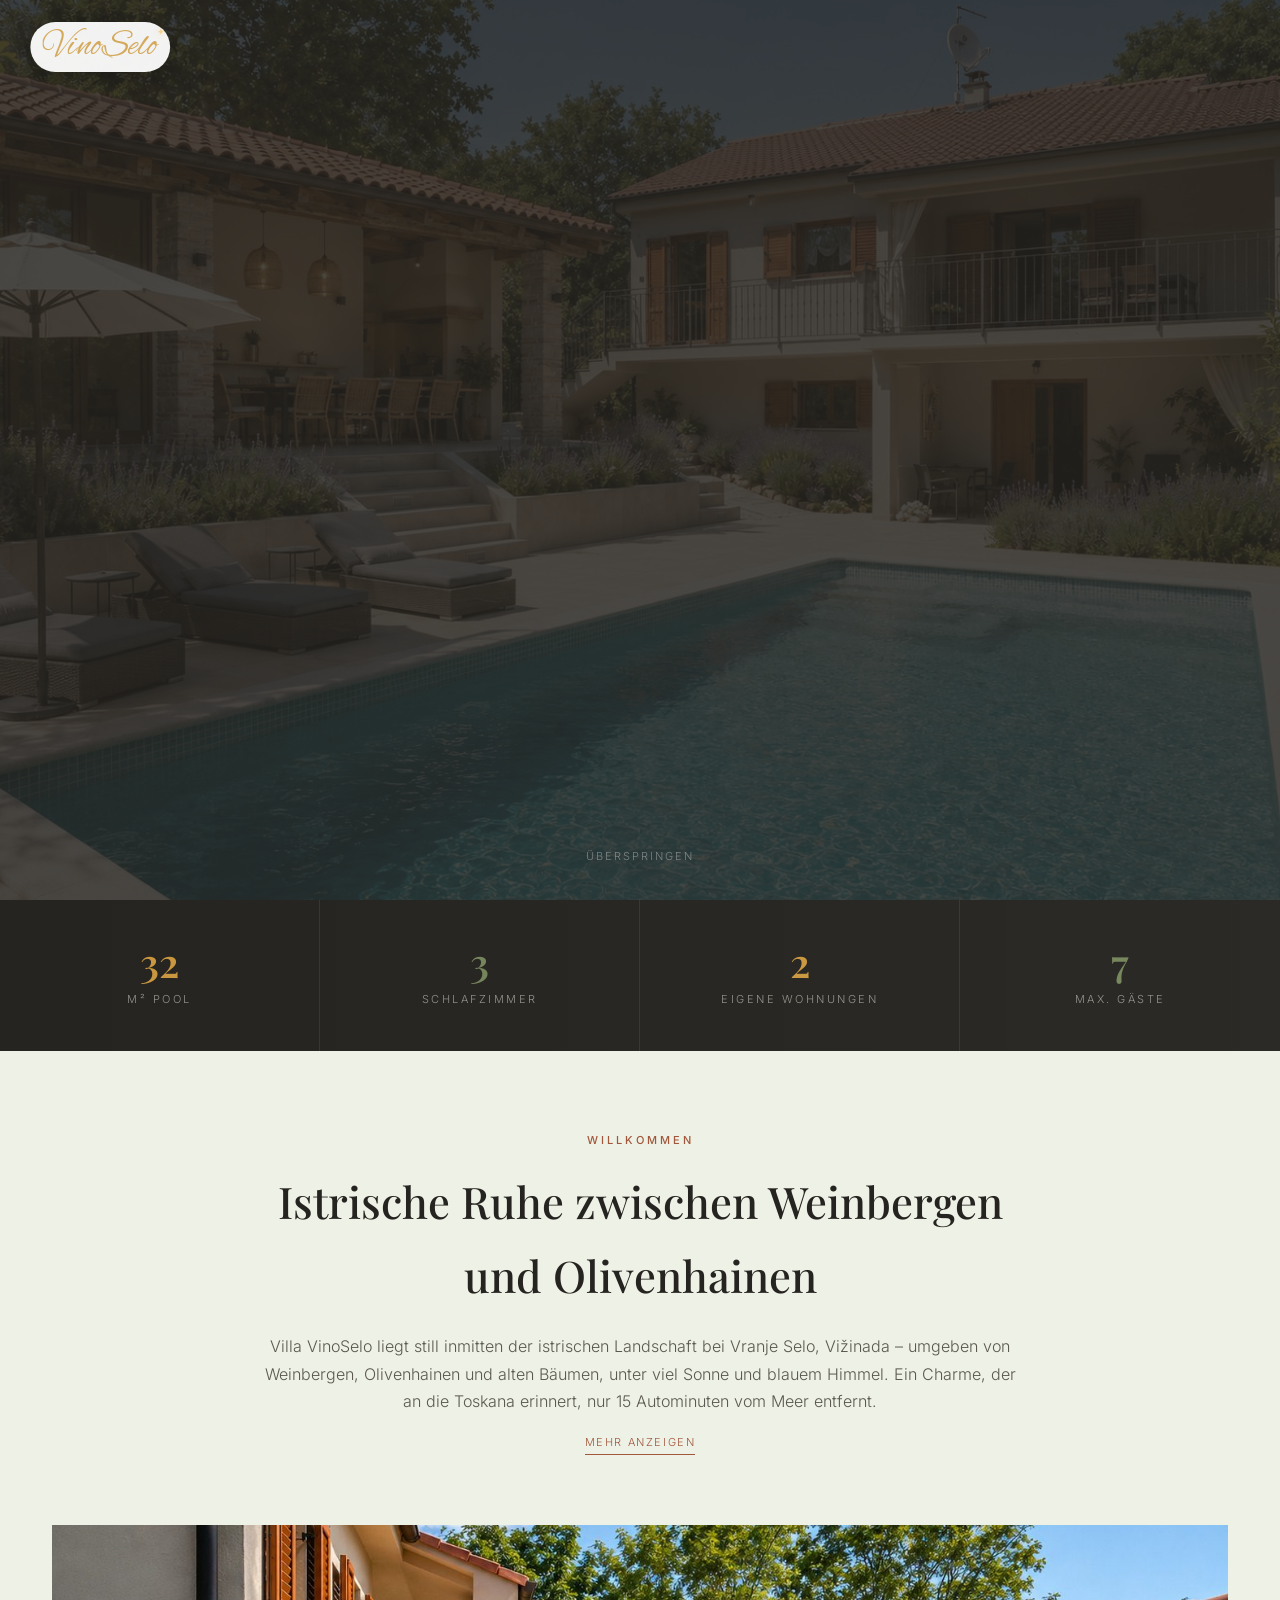
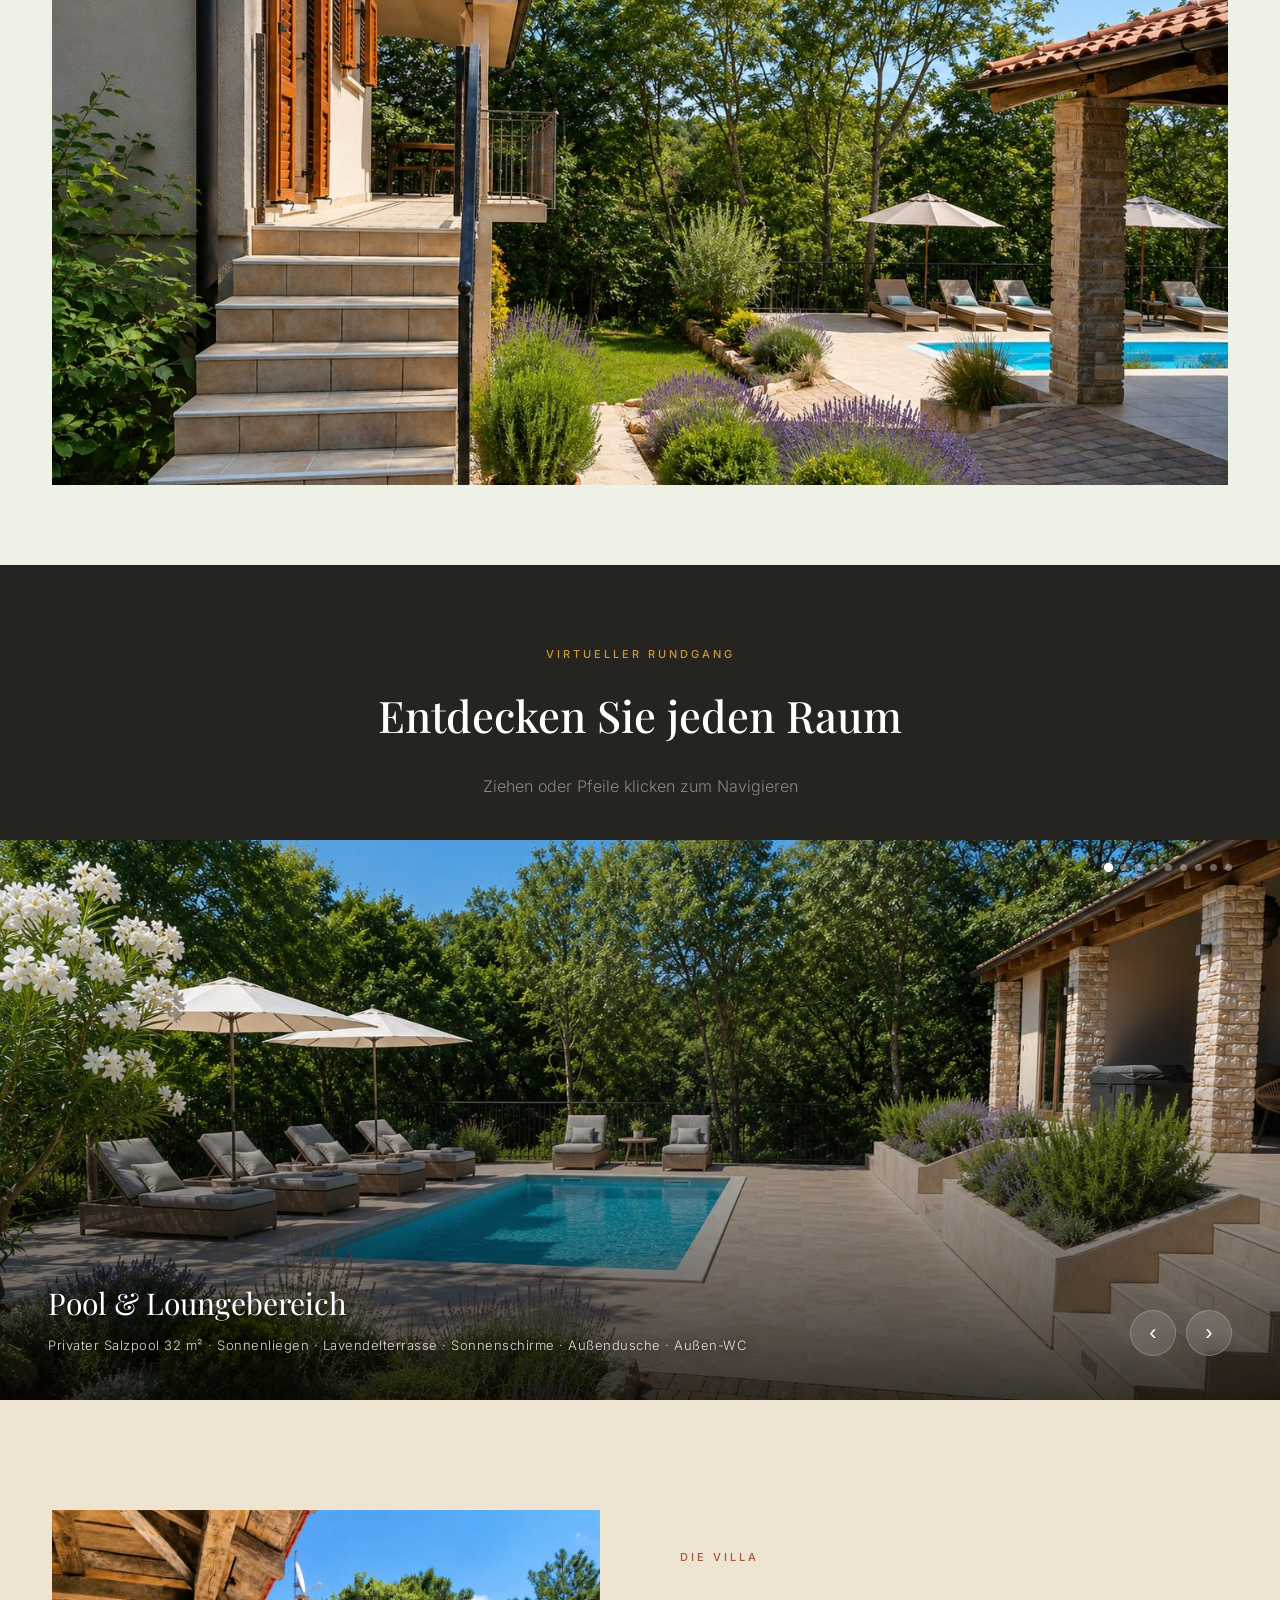
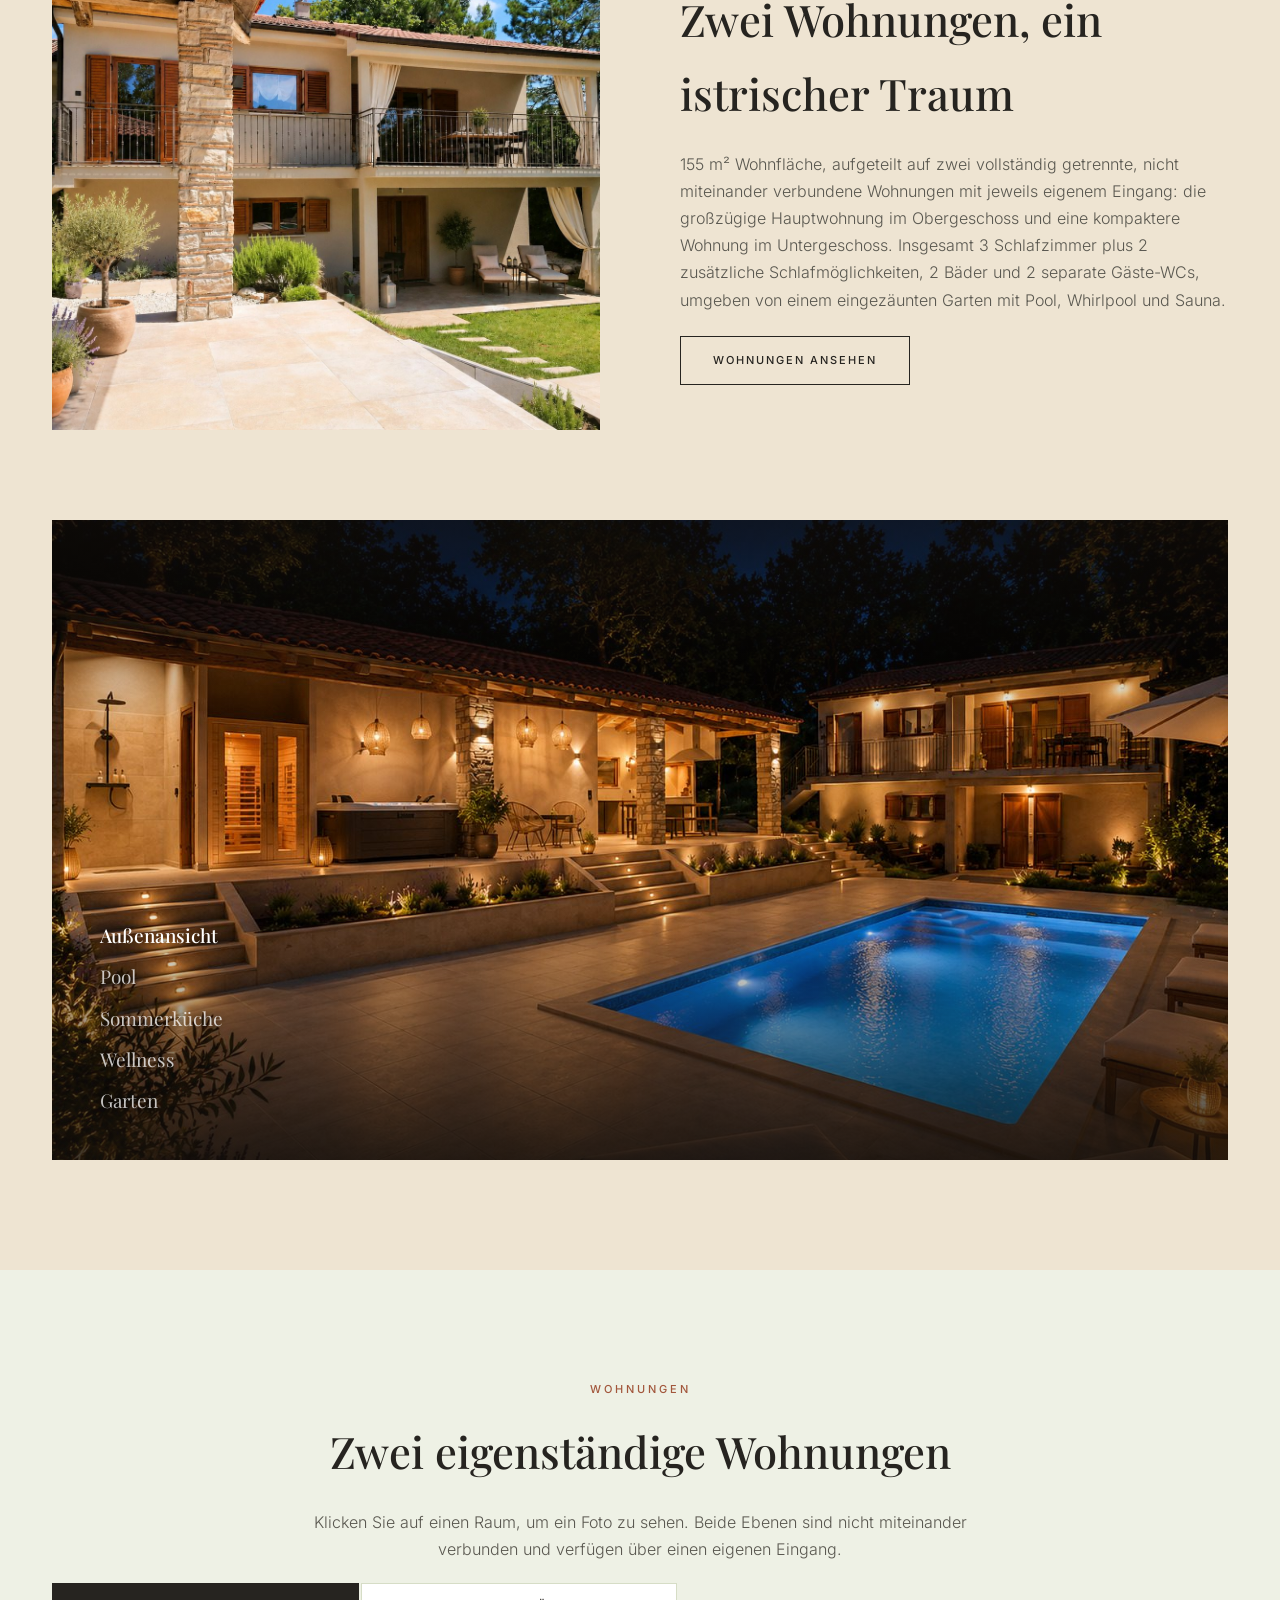
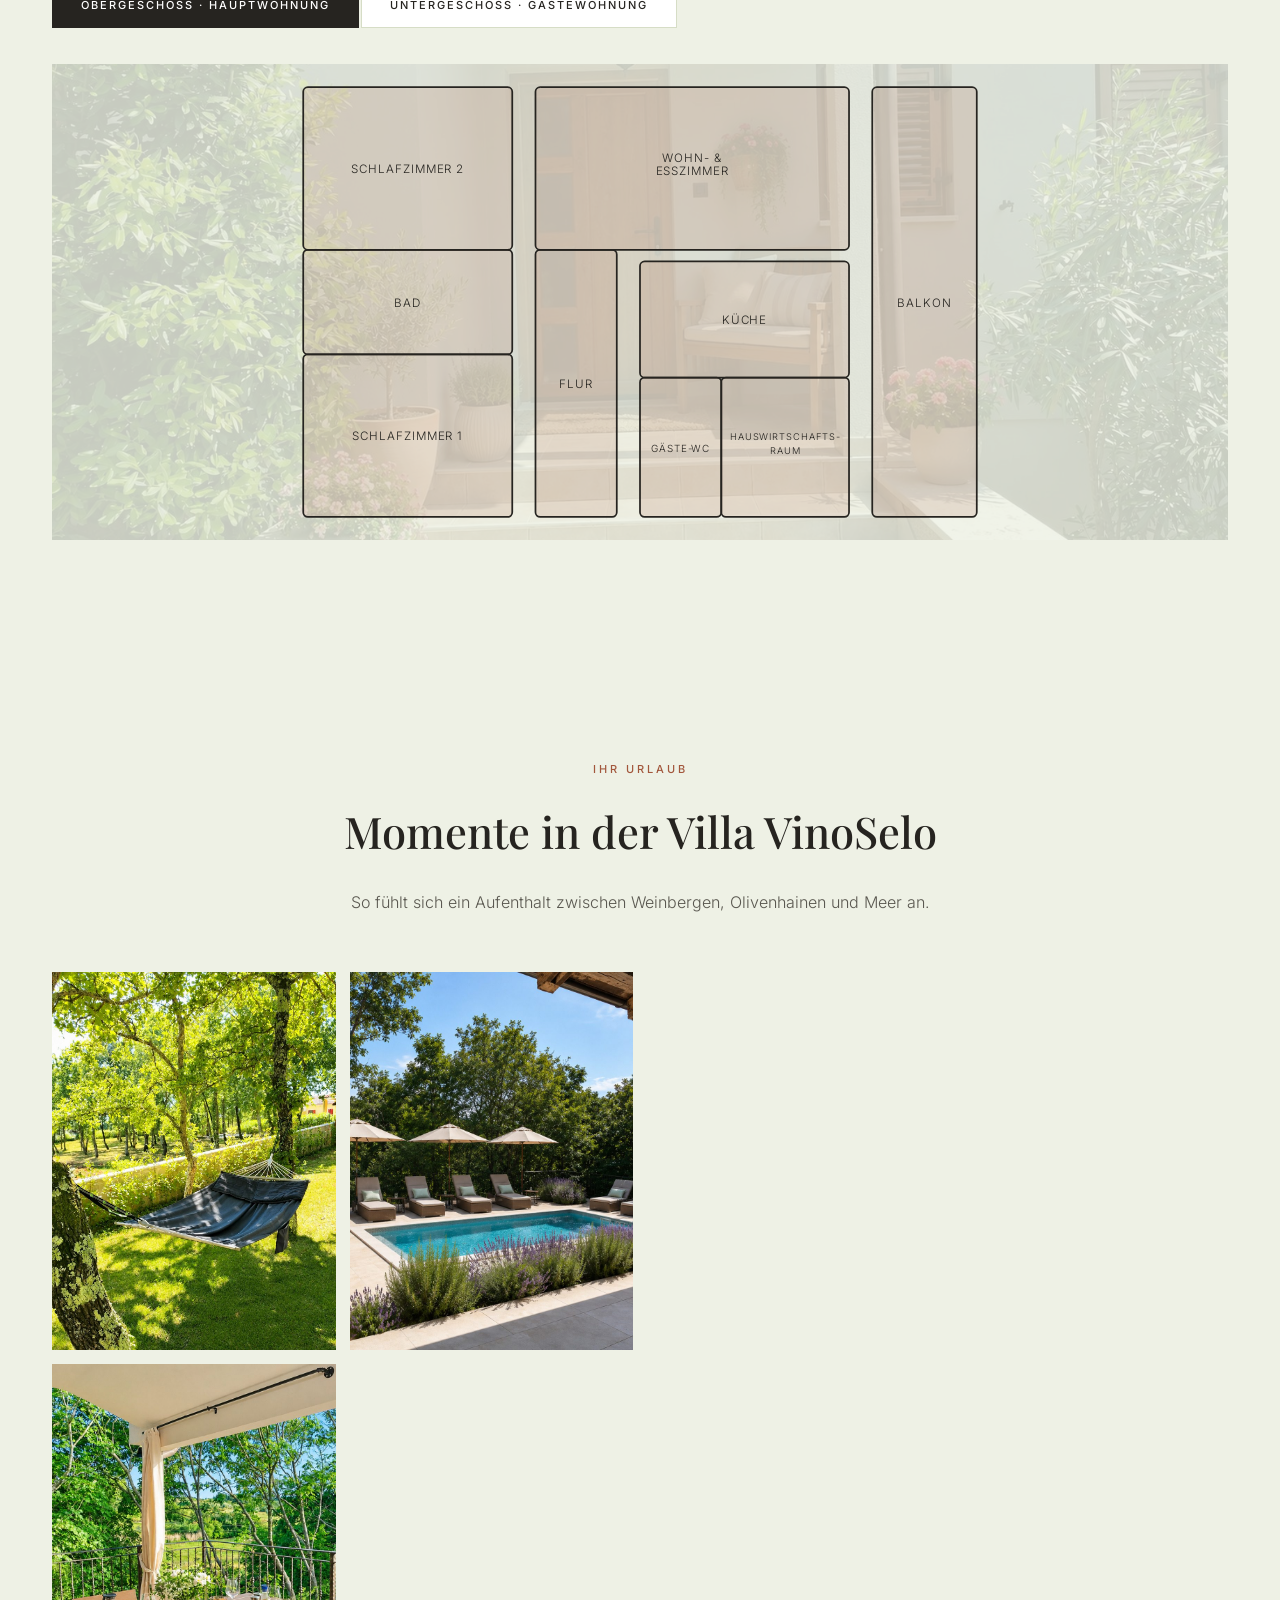
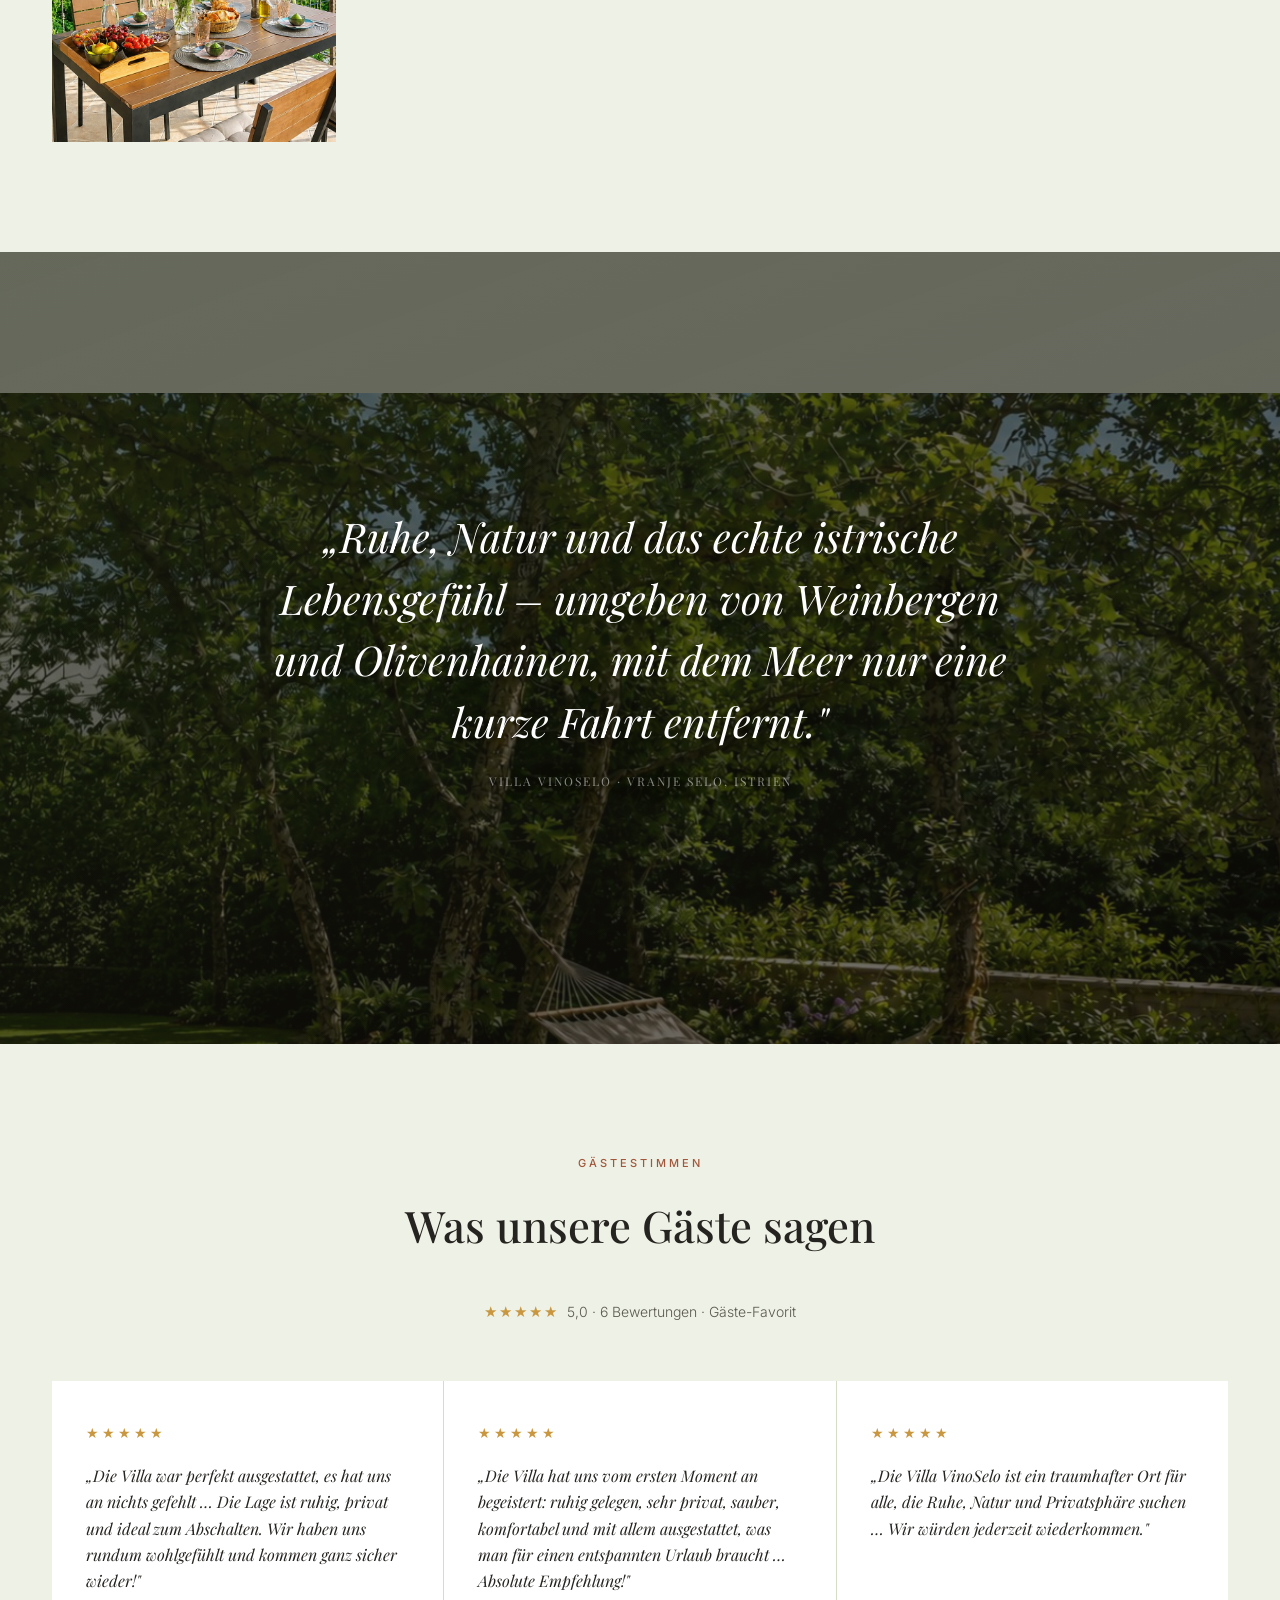
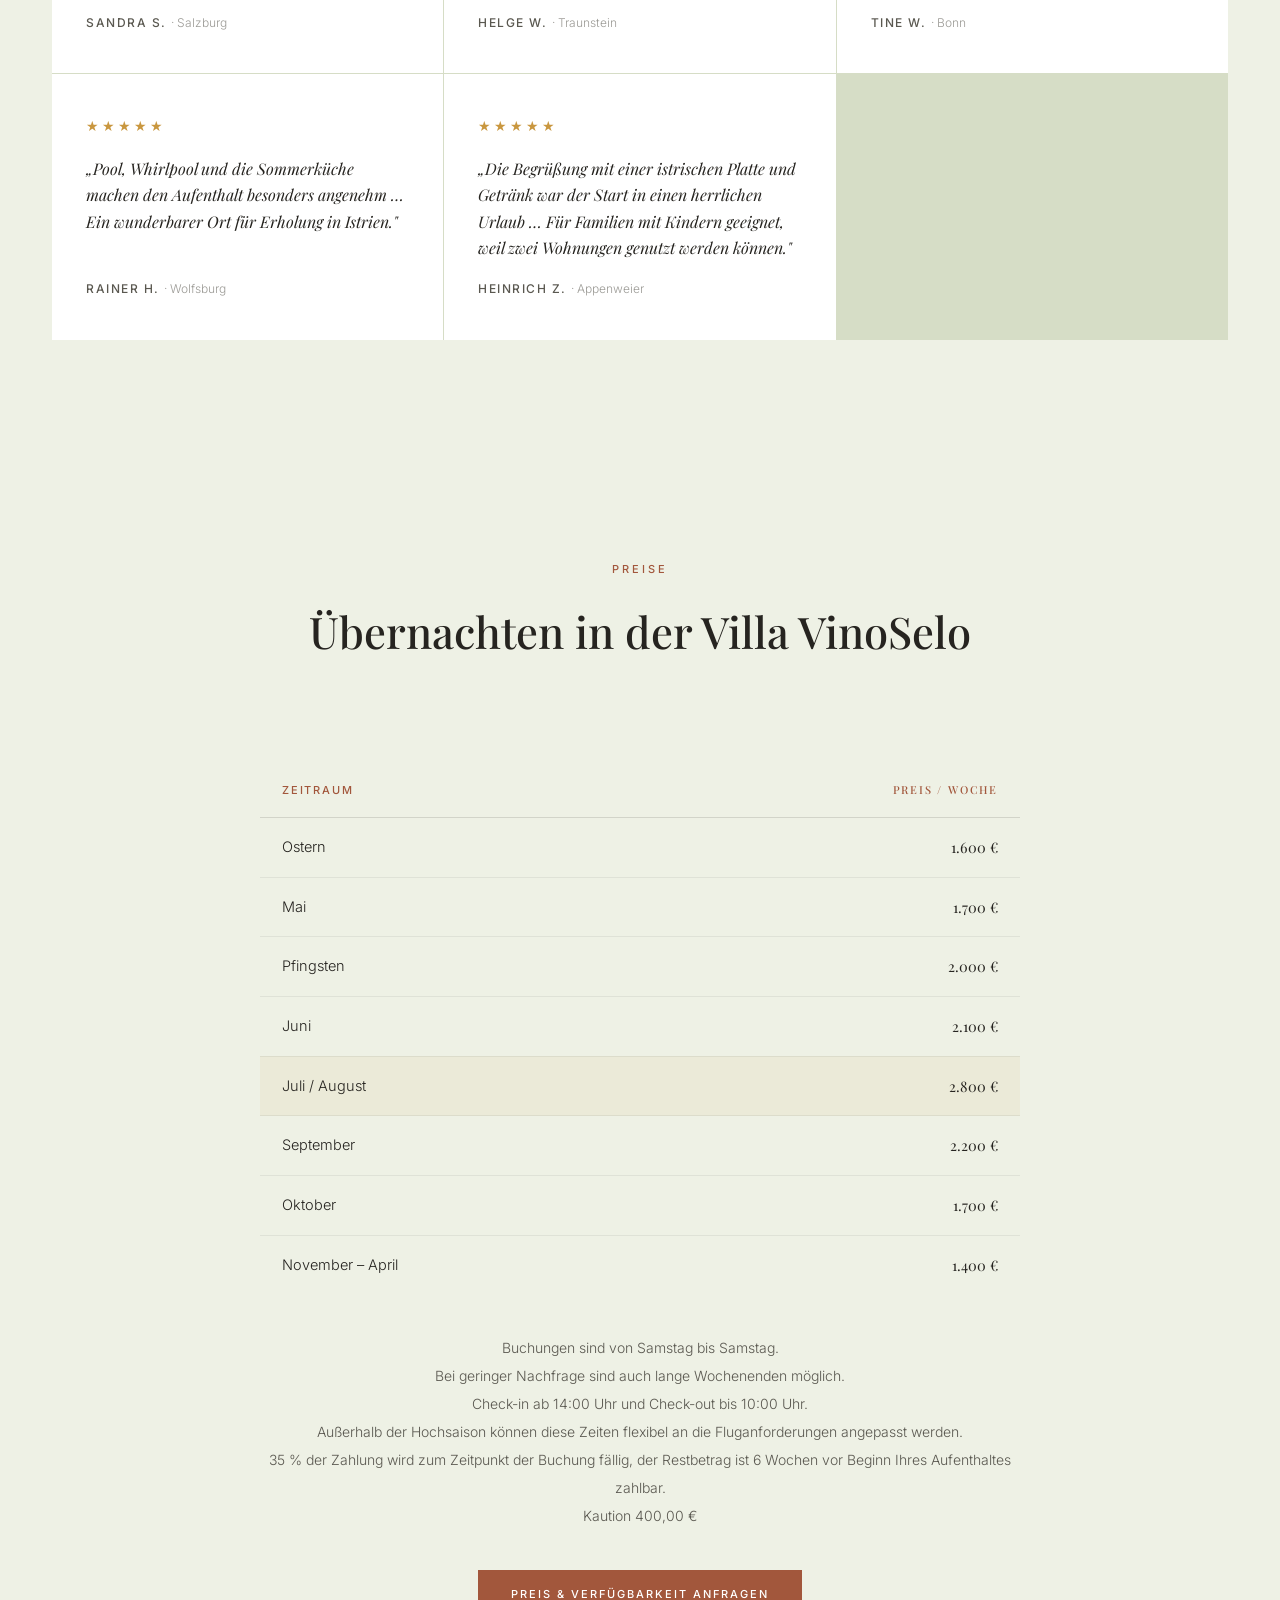
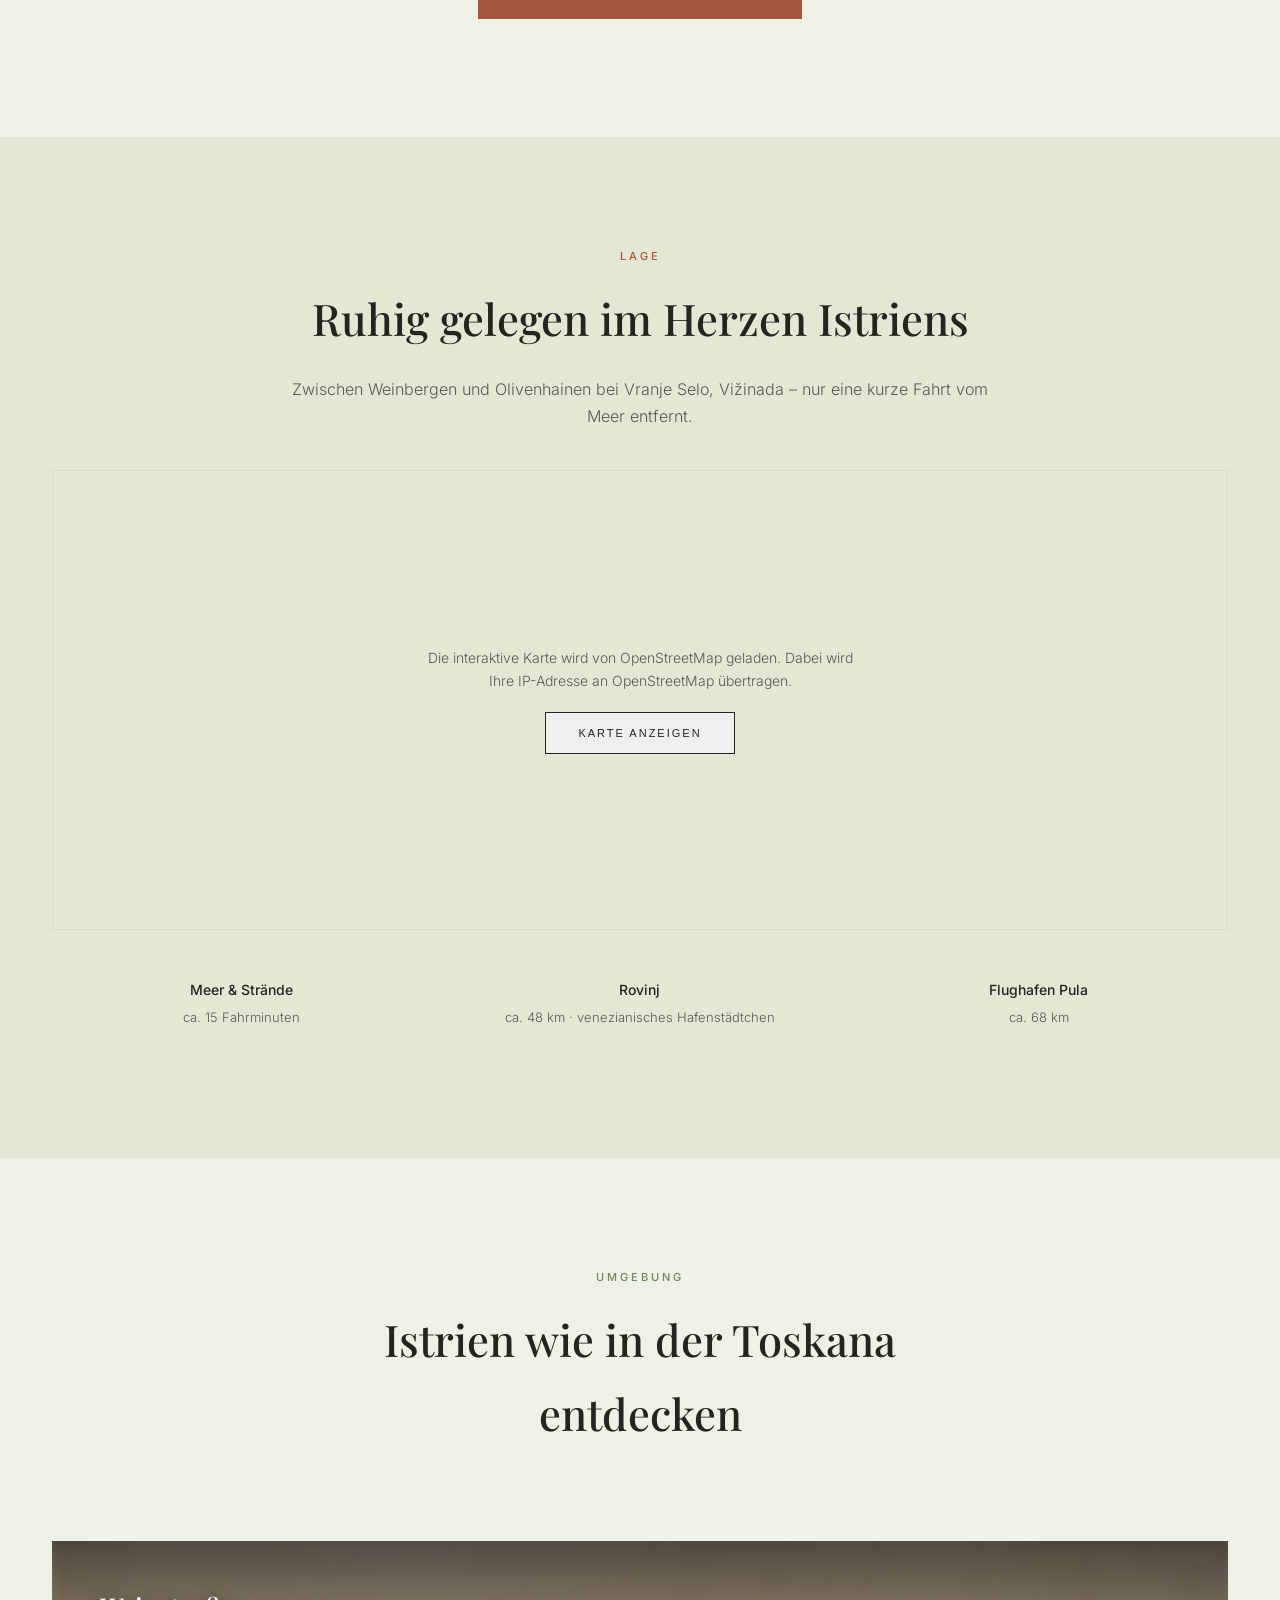
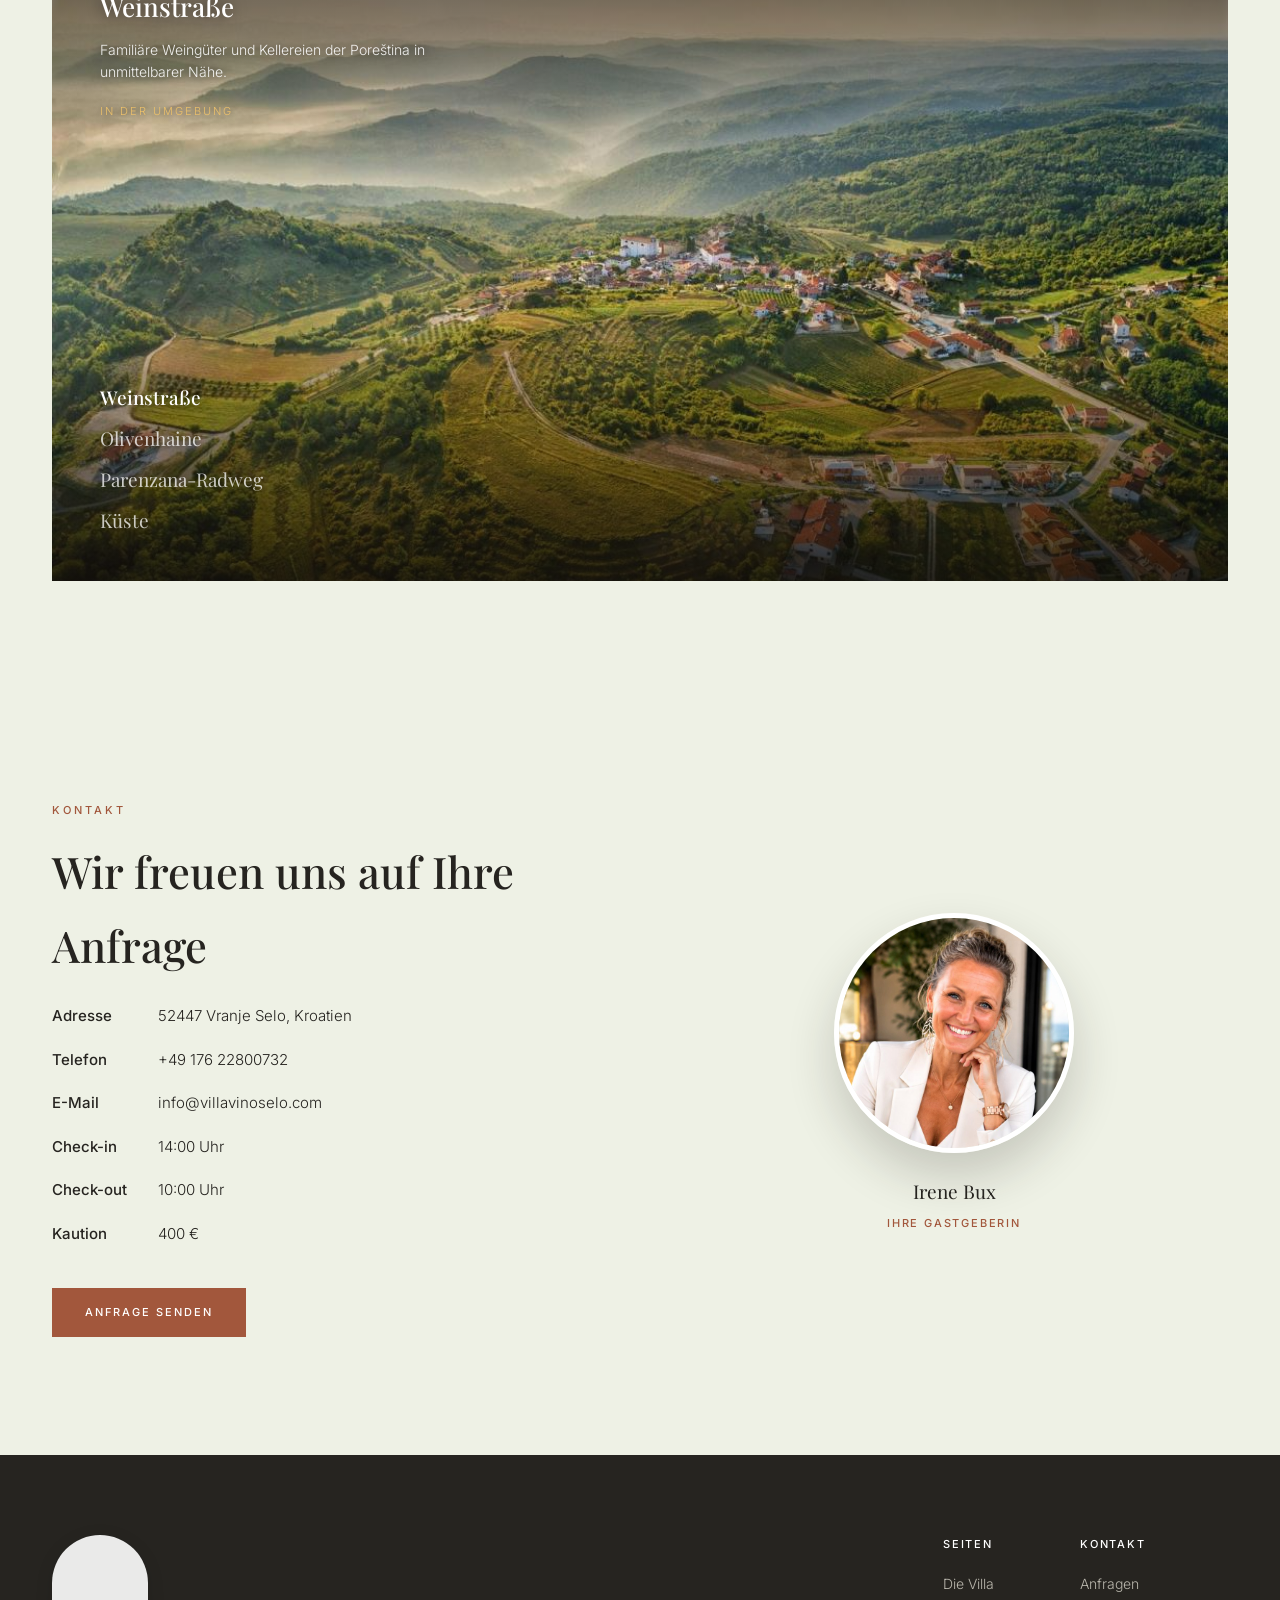
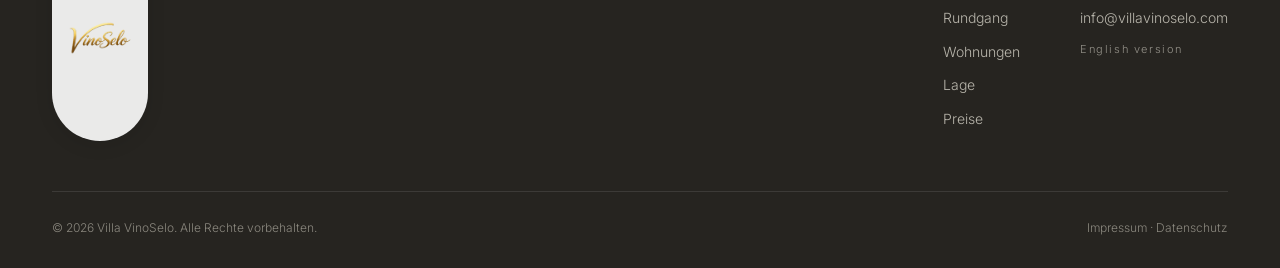
==== commit 902a96fd: "Privacy hardening: self-host fonts + Leaflet, load map only on consent Removes all automatic third-p" ====
--- a/index.html
+++ b/index.html
@@ -56,12 +56,10 @@
 <link rel="icon" type="image/png" sizes="32x32" href="favicon-32.png">
 <link rel="apple-touch-icon" href="apple-touch-icon.png">
 
-<link rel="preconnect" href="https://fonts.googleapis.com">
-<link rel="preconnect" href="https://fonts.gstatic.com" crossorigin>
 <link rel="preload" as="image" href="hausansicht-front.jpg">
-<link href="https://fonts.googleapis.com/css2?family=Playfair+Display:ital,wght@0,400;0,500;0,600;1,400&family=Inter:wght@300;400;500;600&family=Alex+Brush&display=swap" rel="stylesheet">
-<link rel="stylesheet" href="https://cdnjs.cloudflare.com/ajax/libs/leaflet/1.9.4/leaflet.min.css">
-<link rel="stylesheet" href="style.css?v=30">
+<link rel="stylesheet" href="fonts/fonts.css?v=1">
+<link rel="stylesheet" href="leaflet/leaflet.min.css">
+<link rel="stylesheet" href="style.css?v=31">
 </head>
 <body>
 
@@ -431,7 +429,13 @@
       <h2>Ruhig gelegen im Herzen Istriens</h2>
       <p>Zwischen Weinbergen und Olivenhainen bei Vranje Selo, Vižinada – nur eine kurze Fahrt vom Meer entfernt.</p>
     </div>
-    <div class="reveal" id="map"></div>
+    <div class="reveal map-wrap">
+      <div id="map"></div>
+      <div class="map-consent" id="mapConsent">
+        <p>Die interaktive Karte wird von OpenStreetMap geladen. Dabei wird Ihre IP-Adresse an OpenStreetMap übertragen.</p>
+        <button type="button" class="btn" onclick="loadMap()"><span>Karte anzeigen</span></button>
+      </div>
+    </div>
     <div class="map-row reveal">
       <div class="mi"><h4>Meer &amp; Strände</h4><p>ca. 15 Fahrminuten</p></div>
       <div class="mi"><h4>Rovinj</h4><p>ca. 48 km · venezianisches Hafenstädtchen</p></div>
@@ -542,9 +546,9 @@
 </div>
 
 <!-- EXTERNE BIBLIOTHEKEN -->
-<script src="https://cdnjs.cloudflare.com/ajax/libs/leaflet/1.9.4/leaflet.min.js"></script>
+<script src="leaflet/leaflet.min.js"></script>
 <!-- EIGENES SKRIPT -->
-<script src="script.js?v=19"></script>
+<script src="script.js?v=20"></script>
 
 </body>
 </html>
--- a/fonts/fonts.css
+++ b/fonts/fonts.css
@@ -0,0 +1,162 @@
+/* latin-ext */
+@font-face {
+  font-family: 'Alex Brush';
+  font-style: normal;
+  font-weight: 400;
+  font-display: swap;
+  src: url(SZc83FzrJKuqFbwMKk6EhUvz7QtO.woff2) format('woff2');
+  unicode-range: U+0100-02BA, U+02BD-02C5, U+02C7-02CC, U+02CE-02D7, U+02DD-02FF, U+0304, U+0308, U+0329, U+1D00-1DBF, U+1E00-1E9F, U+1EF2-1EFF, U+2020, U+20A0-20AB, U+20AD-20C0, U+2113, U+2C60-2C7F, U+A720-A7FF;
+}
+/* latin */
+@font-face {
+  font-family: 'Alex Brush';
+  font-style: normal;
+  font-weight: 400;
+  font-display: swap;
+  src: url(SZc83FzrJKuqFbwMKk6EhUXz7Q.woff2) format('woff2');
+  unicode-range: U+0000-00FF, U+0131, U+0152-0153, U+02BB-02BC, U+02C6, U+02DA, U+02DC, U+0304, U+0308, U+0329, U+2000-206F, U+20AC, U+2122, U+2191, U+2193, U+2212, U+2215, U+FEFF, U+FFFD;
+}
+/* latin-ext */
+@font-face {
+  font-family: 'Inter';
+  font-style: normal;
+  font-weight: 300;
+  font-display: swap;
+  src: url(UcC73FwrK3iLTeHuS_nVMrMxCp50SjIa25L7SUc.woff2) format('woff2');
+  unicode-range: U+0100-02BA, U+02BD-02C5, U+02C7-02CC, U+02CE-02D7, U+02DD-02FF, U+0304, U+0308, U+0329, U+1D00-1DBF, U+1E00-1E9F, U+1EF2-1EFF, U+2020, U+20A0-20AB, U+20AD-20C0, U+2113, U+2C60-2C7F, U+A720-A7FF;
+}
+/* latin */
+@font-face {
+  font-family: 'Inter';
+  font-style: normal;
+  font-weight: 300;
+  font-display: swap;
+  src: url(UcC73FwrK3iLTeHuS_nVMrMxCp50SjIa1ZL7.woff2) format('woff2');
+  unicode-range: U+0000-00FF, U+0131, U+0152-0153, U+02BB-02BC, U+02C6, U+02DA, U+02DC, U+0304, U+0308, U+0329, U+2000-206F, U+20AC, U+2122, U+2191, U+2193, U+2212, U+2215, U+FEFF, U+FFFD;
+}
+/* latin-ext */
+@font-face {
+  font-family: 'Inter';
+  font-style: normal;
+  font-weight: 400;
+  font-display: swap;
+  src: url(UcC73FwrK3iLTeHuS_nVMrMxCp50SjIa25L7SUc.woff2) format('woff2');
+  unicode-range: U+0100-02BA, U+02BD-02C5, U+02C7-02CC, U+02CE-02D7, U+02DD-02FF, U+0304, U+0308, U+0329, U+1D00-1DBF, U+1E00-1E9F, U+1EF2-1EFF, U+2020, U+20A0-20AB, U+20AD-20C0, U+2113, U+2C60-2C7F, U+A720-A7FF;
+}
+/* latin */
+@font-face {
+  font-family: 'Inter';
+  font-style: normal;
+  font-weight: 400;
+  font-display: swap;
+  src: url(UcC73FwrK3iLTeHuS_nVMrMxCp50SjIa1ZL7.woff2) format('woff2');
+  unicode-range: U+0000-00FF, U+0131, U+0152-0153, U+02BB-02BC, U+02C6, U+02DA, U+02DC, U+0304, U+0308, U+0329, U+2000-206F, U+20AC, U+2122, U+2191, U+2193, U+2212, U+2215, U+FEFF, U+FFFD;
+}
+/* latin-ext */
+@font-face {
+  font-family: 'Inter';
+  font-style: normal;
+  font-weight: 500;
+  font-display: swap;
+  src: url(UcC73FwrK3iLTeHuS_nVMrMxCp50SjIa25L7SUc.woff2) format('woff2');
+  unicode-range: U+0100-02BA, U+02BD-02C5, U+02C7-02CC, U+02CE-02D7, U+02DD-02FF, U+0304, U+0308, U+0329, U+1D00-1DBF, U+1E00-1E9F, U+1EF2-1EFF, U+2020, U+20A0-20AB, U+20AD-20C0, U+2113, U+2C60-2C7F, U+A720-A7FF;
+}
+/* latin */
+@font-face {
+  font-family: 'Inter';
+  font-style: normal;
+  font-weight: 500;
+  font-display: swap;
+  src: url(UcC73FwrK3iLTeHuS_nVMrMxCp50SjIa1ZL7.woff2) format('woff2');
+  unicode-range: U+0000-00FF, U+0131, U+0152-0153, U+02BB-02BC, U+02C6, U+02DA, U+02DC, U+0304, U+0308, U+0329, U+2000-206F, U+20AC, U+2122, U+2191, U+2193, U+2212, U+2215, U+FEFF, U+FFFD;
+}
+/* latin-ext */
+@font-face {
+  font-family: 'Inter';
+  font-style: normal;
+  font-weight: 600;
+  font-display: swap;
+  src: url(UcC73FwrK3iLTeHuS_nVMrMxCp50SjIa25L7SUc.woff2) format('woff2');
+  unicode-range: U+0100-02BA, U+02BD-02C5, U+02C7-02CC, U+02CE-02D7, U+02DD-02FF, U+0304, U+0308, U+0329, U+1D00-1DBF, U+1E00-1E9F, U+1EF2-1EFF, U+2020, U+20A0-20AB, U+20AD-20C0, U+2113, U+2C60-2C7F, U+A720-A7FF;
+}
+/* latin */
+@font-face {
+  font-family: 'Inter';
+  font-style: normal;
+  font-weight: 600;
+  font-display: swap;
+  src: url(UcC73FwrK3iLTeHuS_nVMrMxCp50SjIa1ZL7.woff2) format('woff2');
+  unicode-range: U+0000-00FF, U+0131, U+0152-0153, U+02BB-02BC, U+02C6, U+02DA, U+02DC, U+0304, U+0308, U+0329, U+2000-206F, U+20AC, U+2122, U+2191, U+2193, U+2212, U+2215, U+FEFF, U+FFFD;
+}
+/* latin-ext */
+@font-face {
+  font-family: 'Playfair Display';
+  font-style: italic;
+  font-weight: 400;
+  font-display: swap;
+  src: url(nuFRD-vYSZviVYUb_rj3ij__anPXDTnCjmHKM4nYO7KN_qiTXt_A-W2r.woff2) format('woff2');
+  unicode-range: U+0100-02BA, U+02BD-02C5, U+02C7-02CC, U+02CE-02D7, U+02DD-02FF, U+0304, U+0308, U+0329, U+1D00-1DBF, U+1E00-1E9F, U+1EF2-1EFF, U+2020, U+20A0-20AB, U+20AD-20C0, U+2113, U+2C60-2C7F, U+A720-A7FF;
+}
+/* latin */
+@font-face {
+  font-family: 'Playfair Display';
+  font-style: italic;
+  font-weight: 400;
+  font-display: swap;
+  src: url(nuFRD-vYSZviVYUb_rj3ij__anPXDTnCjmHKM4nYO7KN_qiTXtHA-Q.woff2) format('woff2');
+  unicode-range: U+0000-00FF, U+0131, U+0152-0153, U+02BB-02BC, U+02C6, U+02DA, U+02DC, U+0304, U+0308, U+0329, U+2000-206F, U+20AC, U+2122, U+2191, U+2193, U+2212, U+2215, U+FEFF, U+FFFD;
+}
+/* latin-ext */
+@font-face {
+  font-family: 'Playfair Display';
+  font-style: normal;
+  font-weight: 400;
+  font-display: swap;
+  src: url(nuFiD-vYSZviVYUb_rj3ij__anPXDTLYgFE_.woff2) format('woff2');
+  unicode-range: U+0100-02BA, U+02BD-02C5, U+02C7-02CC, U+02CE-02D7, U+02DD-02FF, U+0304, U+0308, U+0329, U+1D00-1DBF, U+1E00-1E9F, U+1EF2-1EFF, U+2020, U+20A0-20AB, U+20AD-20C0, U+2113, U+2C60-2C7F, U+A720-A7FF;
+}
+/* latin */
+@font-face {
+  font-family: 'Playfair Display';
+  font-style: normal;
+  font-weight: 400;
+  font-display: swap;
+  src: url(nuFiD-vYSZviVYUb_rj3ij__anPXDTzYgA.woff2) format('woff2');
+  unicode-range: U+0000-00FF, U+0131, U+0152-0153, U+02BB-02BC, U+02C6, U+02DA, U+02DC, U+0304, U+0308, U+0329, U+2000-206F, U+20AC, U+2122, U+2191, U+2193, U+2212, U+2215, U+FEFF, U+FFFD;
+}
+/* latin-ext */
+@font-face {
+  font-family: 'Playfair Display';
+  font-style: normal;
+  font-weight: 500;
+  font-display: swap;
+  src: url(nuFiD-vYSZviVYUb_rj3ij__anPXDTLYgFE_.woff2) format('woff2');
+  unicode-range: U+0100-02BA, U+02BD-02C5, U+02C7-02CC, U+02CE-02D7, U+02DD-02FF, U+0304, U+0308, U+0329, U+1D00-1DBF, U+1E00-1E9F, U+1EF2-1EFF, U+2020, U+20A0-20AB, U+20AD-20C0, U+2113, U+2C60-2C7F, U+A720-A7FF;
+}
+/* latin */
+@font-face {
+  font-family: 'Playfair Display';
+  font-style: normal;
+  font-weight: 500;
+  font-display: swap;
+  src: url(nuFiD-vYSZviVYUb_rj3ij__anPXDTzYgA.woff2) format('woff2');
+  unicode-range: U+0000-00FF, U+0131, U+0152-0153, U+02BB-02BC, U+02C6, U+02DA, U+02DC, U+0304, U+0308, U+0329, U+2000-206F, U+20AC, U+2122, U+2191, U+2193, U+2212, U+2215, U+FEFF, U+FFFD;
+}
+/* latin-ext */
+@font-face {
+  font-family: 'Playfair Display';
+  font-style: normal;
+  font-weight: 600;
+  font-display: swap;
+  src: url(nuFiD-vYSZviVYUb_rj3ij__anPXDTLYgFE_.woff2) format('woff2');
+  unicode-range: U+0100-02BA, U+02BD-02C5, U+02C7-02CC, U+02CE-02D7, U+02DD-02FF, U+0304, U+0308, U+0329, U+1D00-1DBF, U+1E00-1E9F, U+1EF2-1EFF, U+2020, U+20A0-20AB, U+20AD-20C0, U+2113, U+2C60-2C7F, U+A720-A7FF;
+}
+/* latin */
+@font-face {
+  font-family: 'Playfair Display';
+  font-style: normal;
+  font-weight: 600;
+  font-display: swap;
+  src: url(nuFiD-vYSZviVYUb_rj3ij__anPXDTzYgA.woff2) format('woff2');
+  unicode-range: U+0000-00FF, U+0131, U+0152-0153, U+02BB-02BC, U+02C6, U+02DA, U+02DC, U+0304, U+0308, U+0329, U+2000-206F, U+20AC, U+2122, U+2191, U+2193, U+2212, U+2215, U+FEFF, U+FFFD;
+}
--- a/style.css
+++ b/style.css
@@ -246,6 +246,10 @@
 /* ── MAP ── */
 #map { position: relative; isolation: isolate; }
 #map { height: 460px; border-radius: 2px; overflow: hidden; }
+.map-wrap { position: relative; }
+.map-consent { position: absolute; inset: 0; z-index: 5; display: flex; flex-direction: column; align-items: center; justify-content: center; gap: 20px; text-align: center; padding: 28px; background: var(--cream); border: 1px solid var(--line); border-radius: 2px; }
+.map-consent p { max-width: 440px; font-size: 14px; line-height: 1.65; color: var(--ink); }
+.map-consent.hide { display: none; }
 .map-row { display: grid; grid-template-columns: repeat(3, 1fr); gap: 20px; margin-top: 28px; }
 .mi { text-align: center; padding: 20px; background: var(--cream); }
 .mi h4 { font-size: 14px; font-weight: 500; margin-bottom: 4px; }
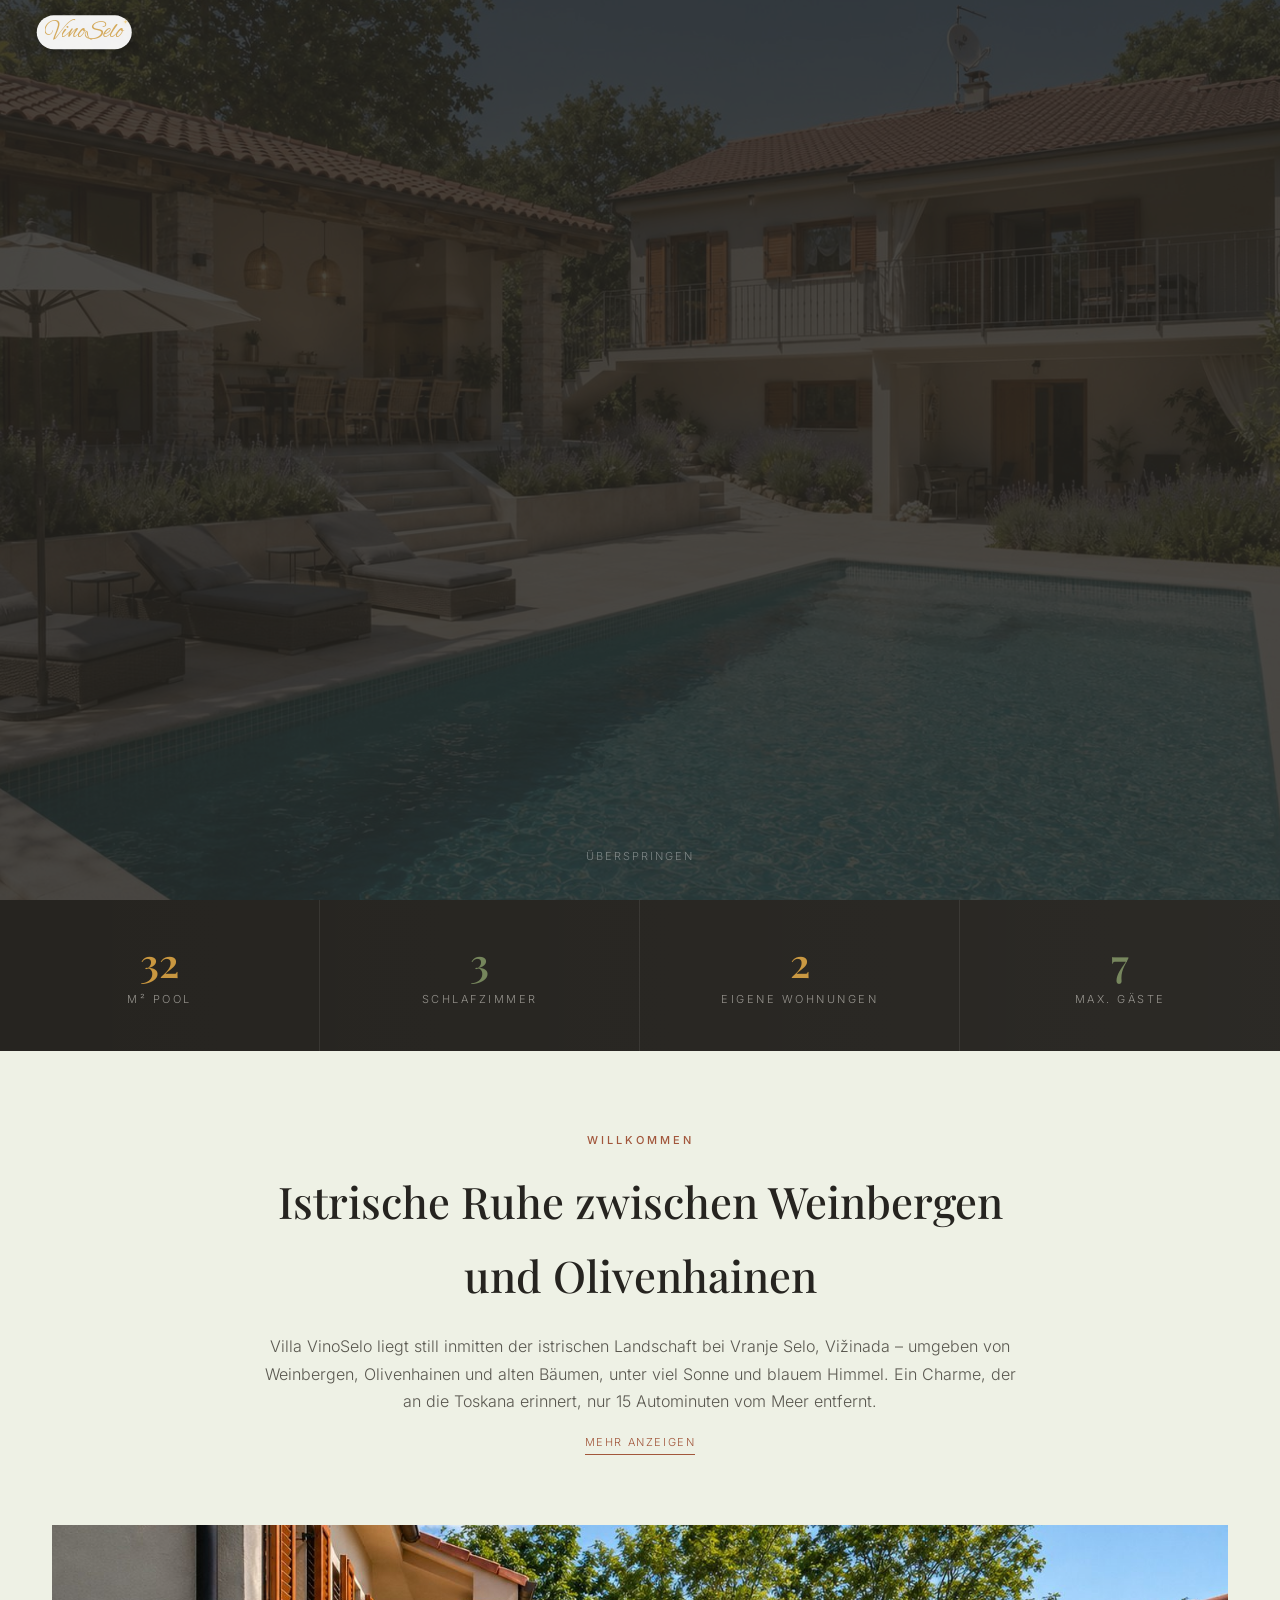
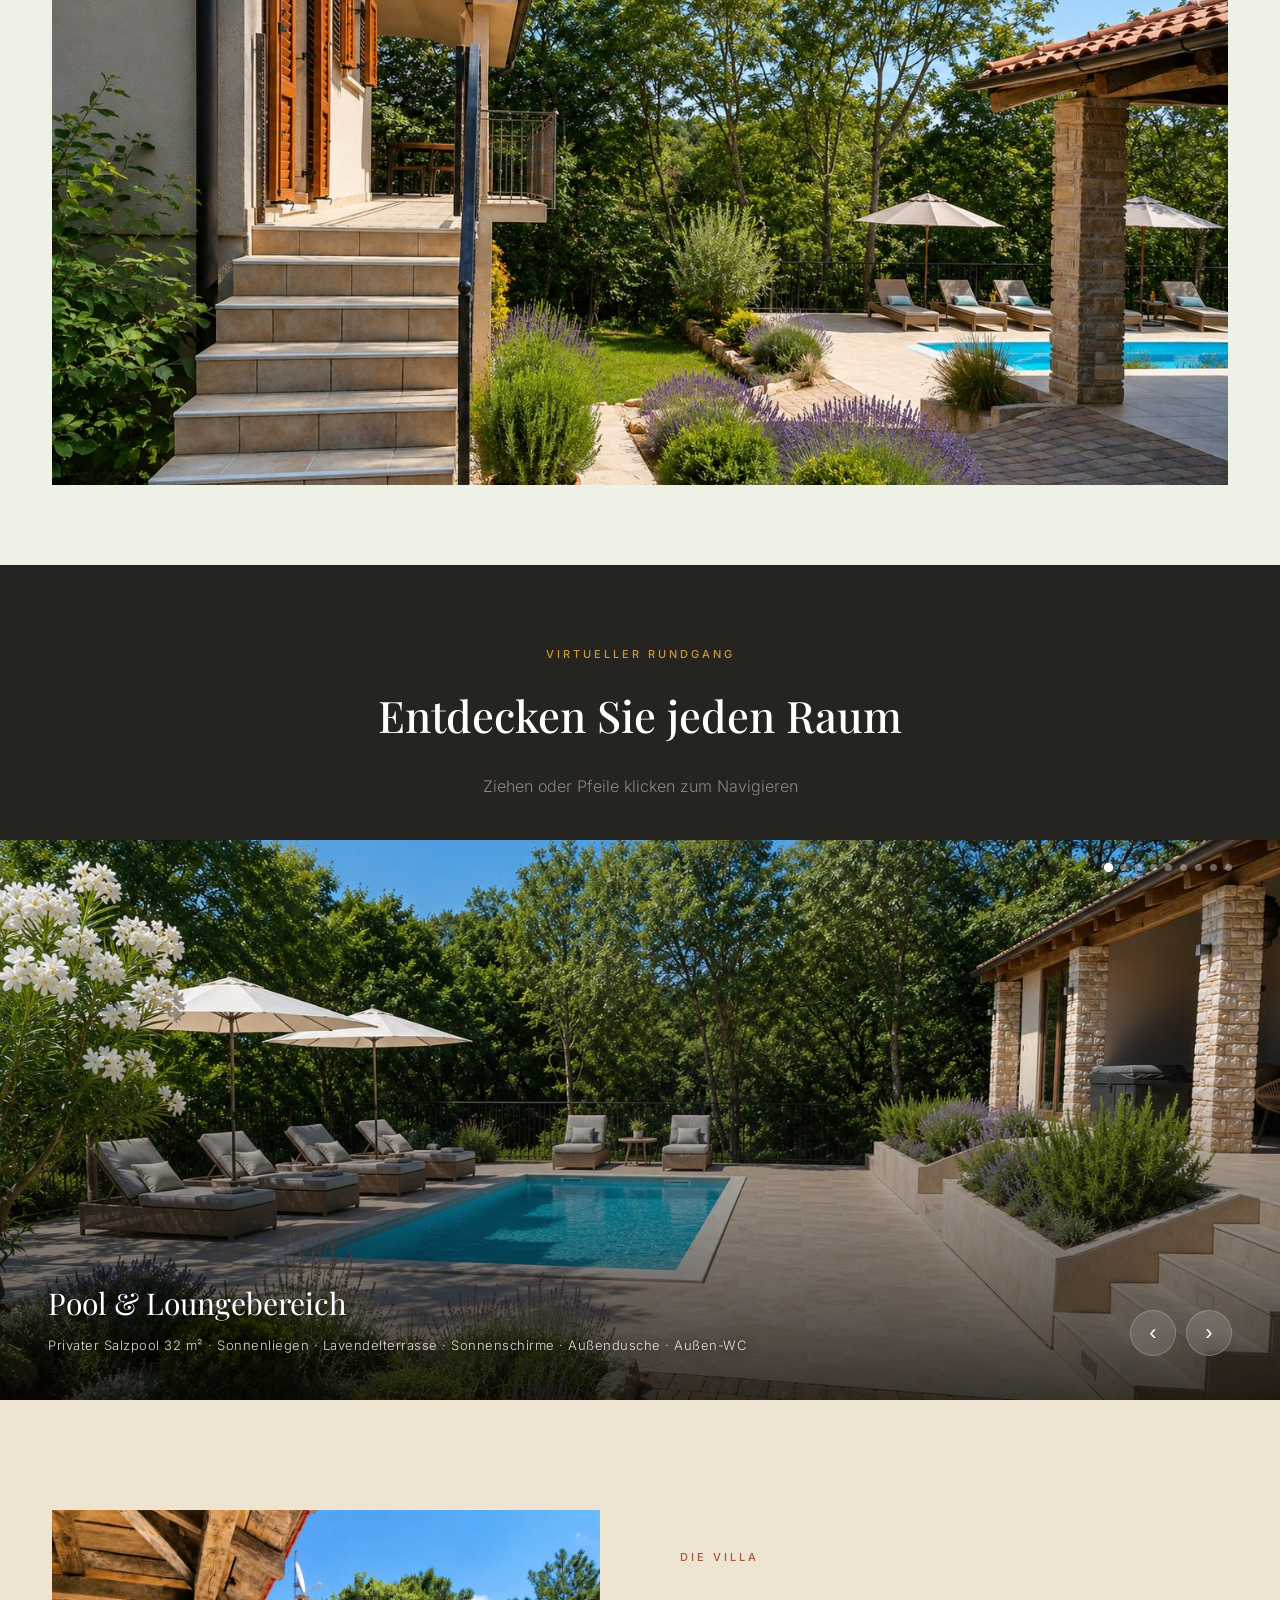
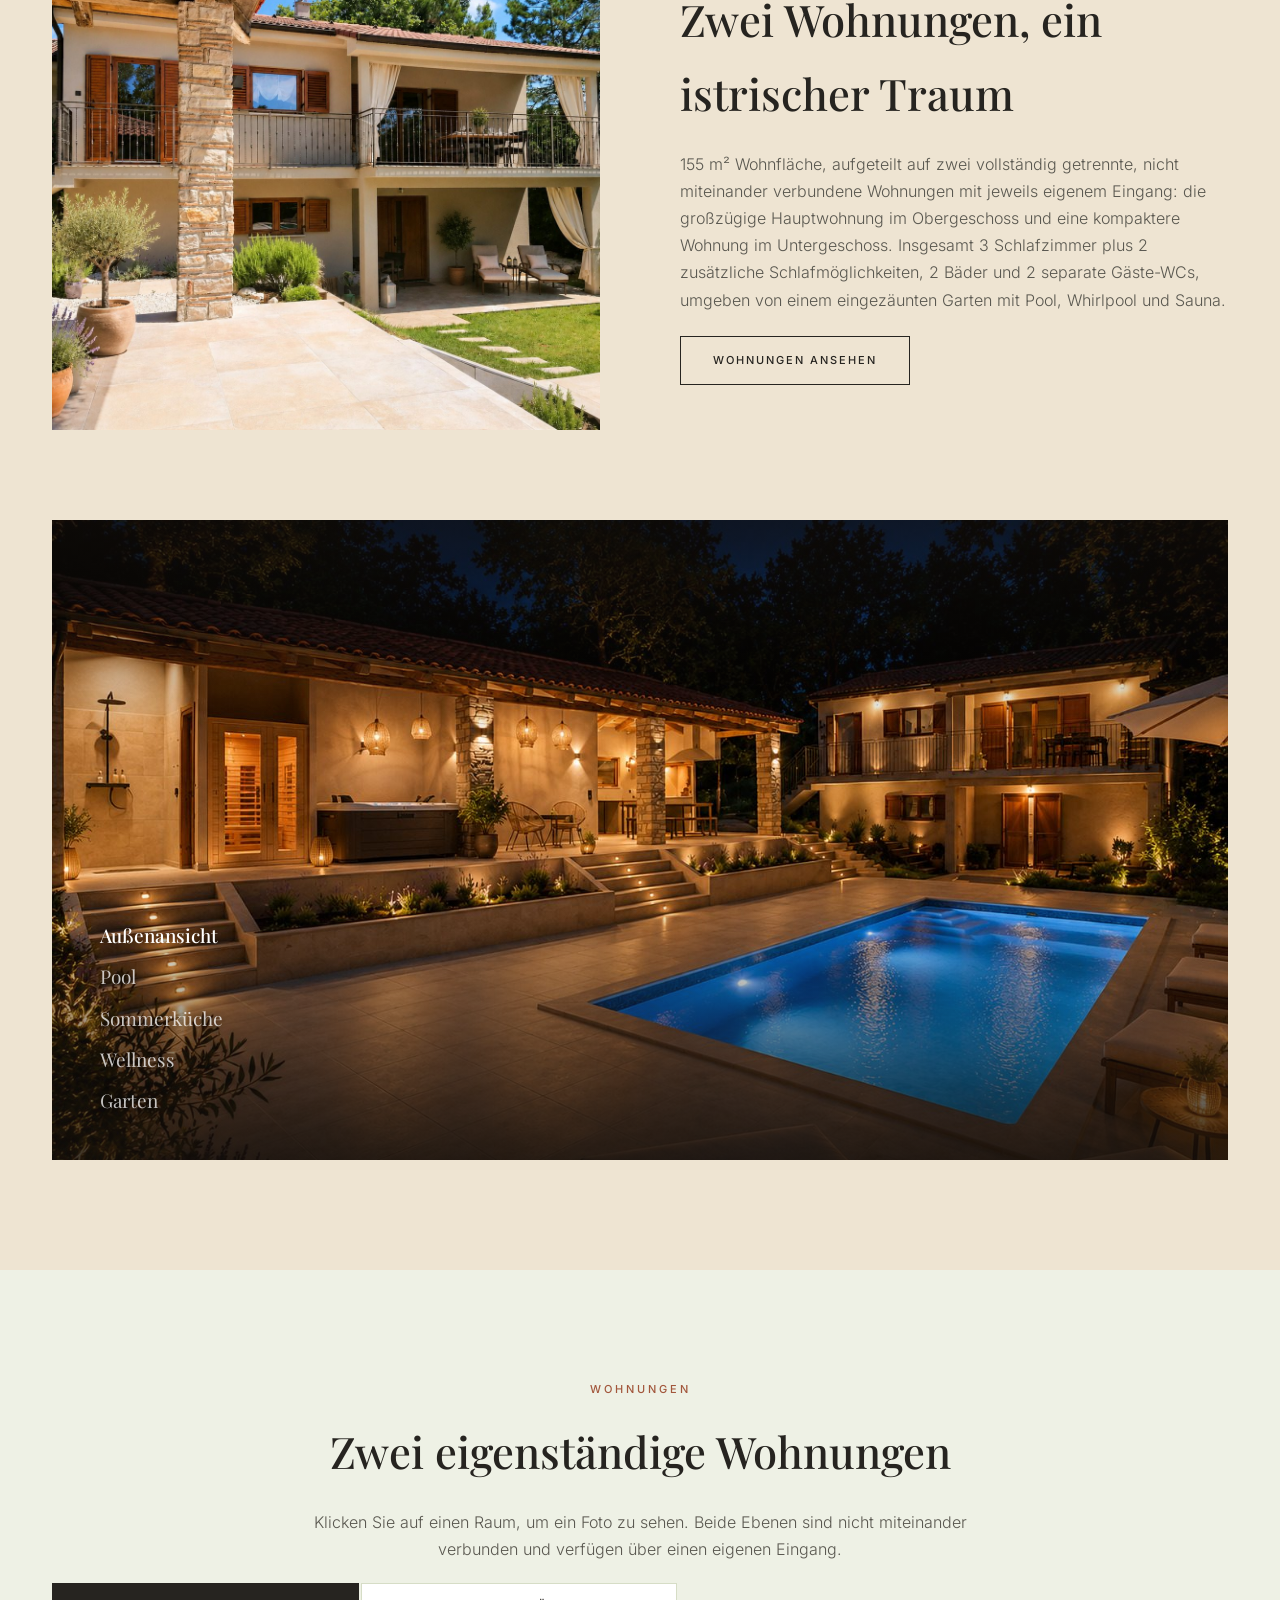
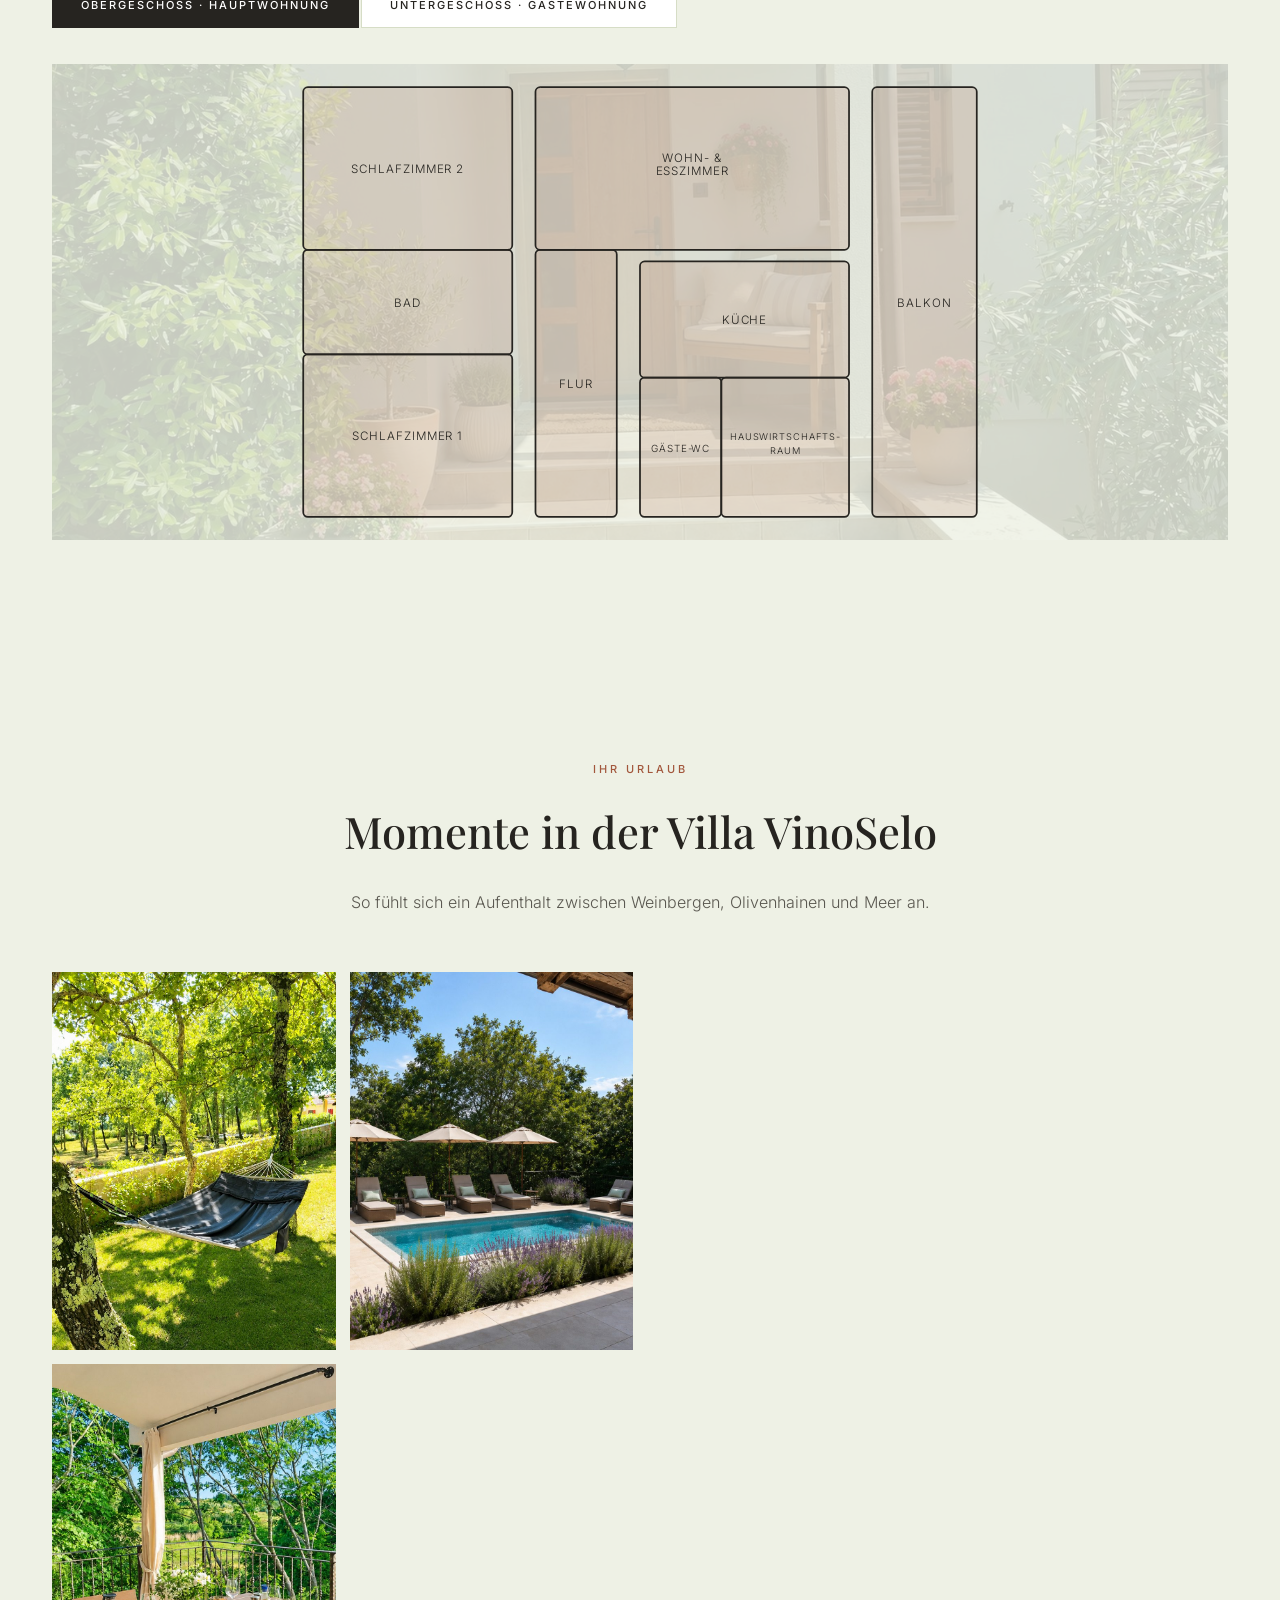
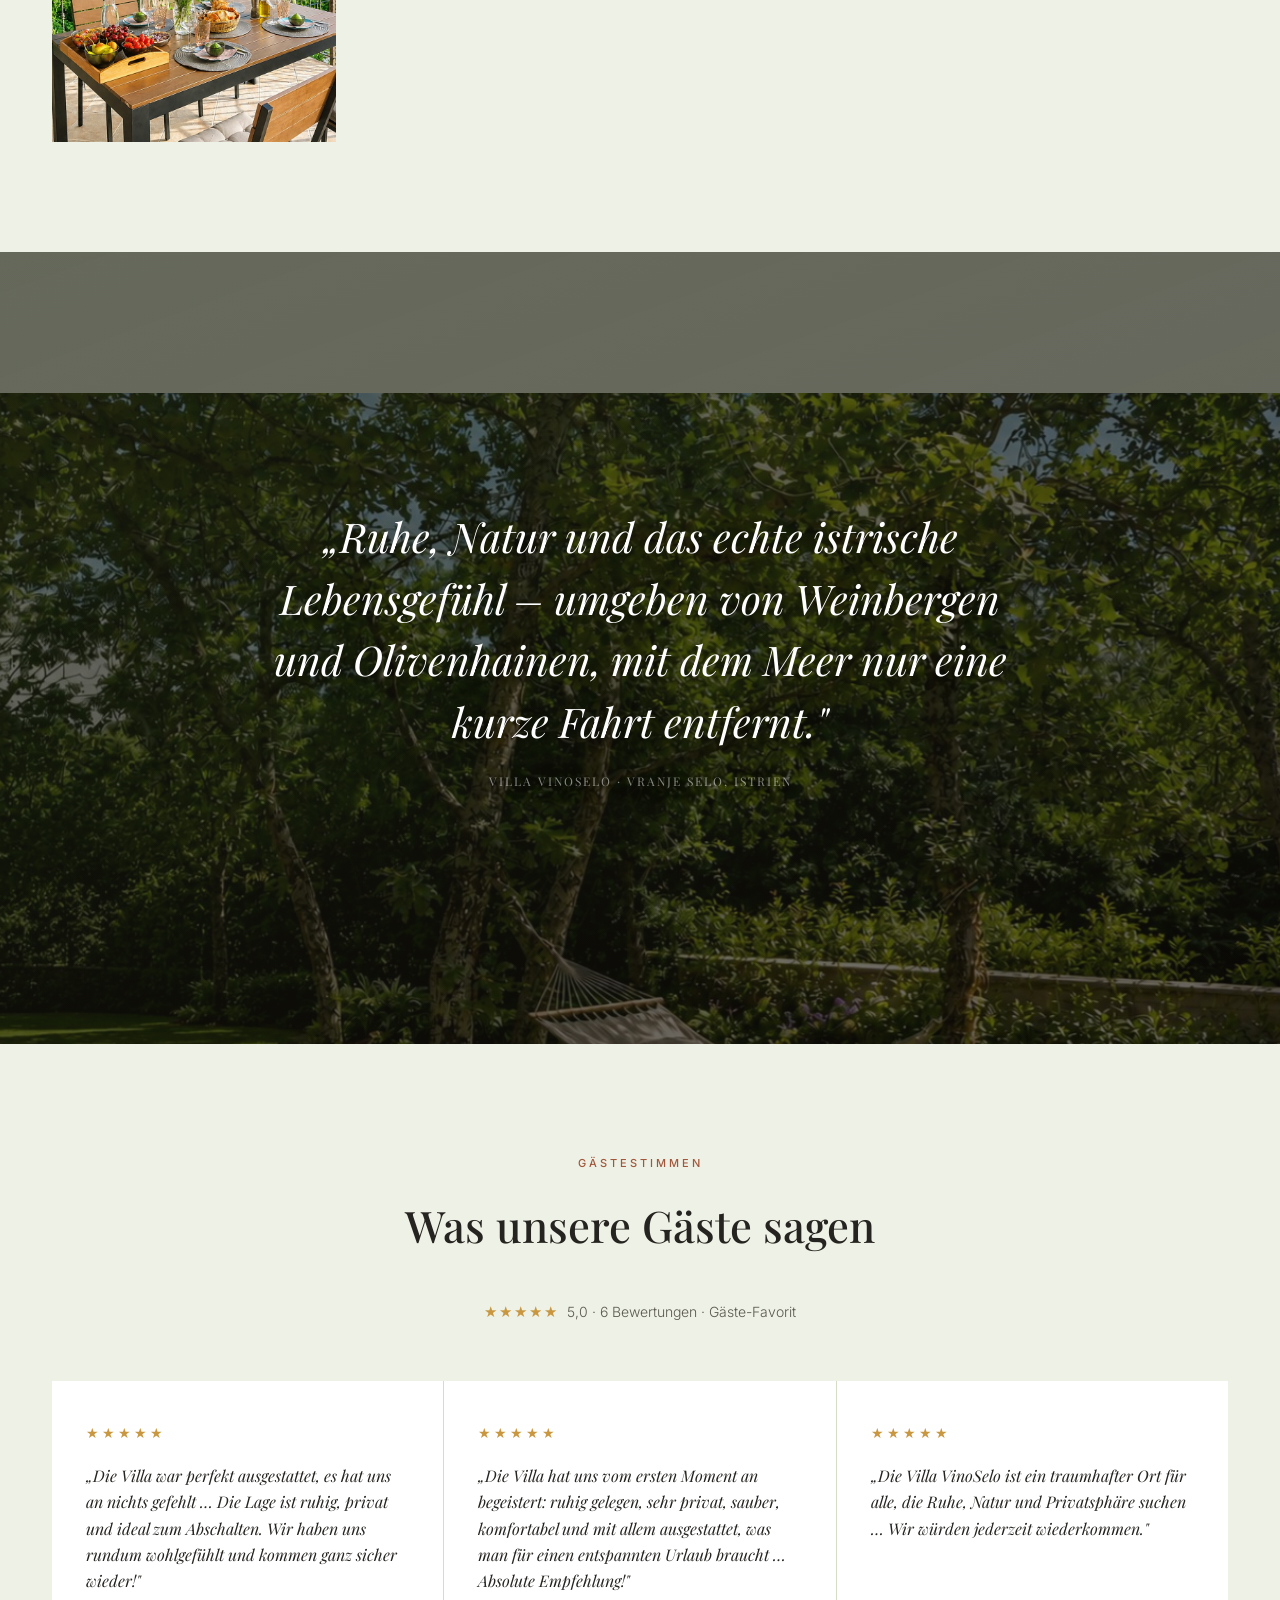
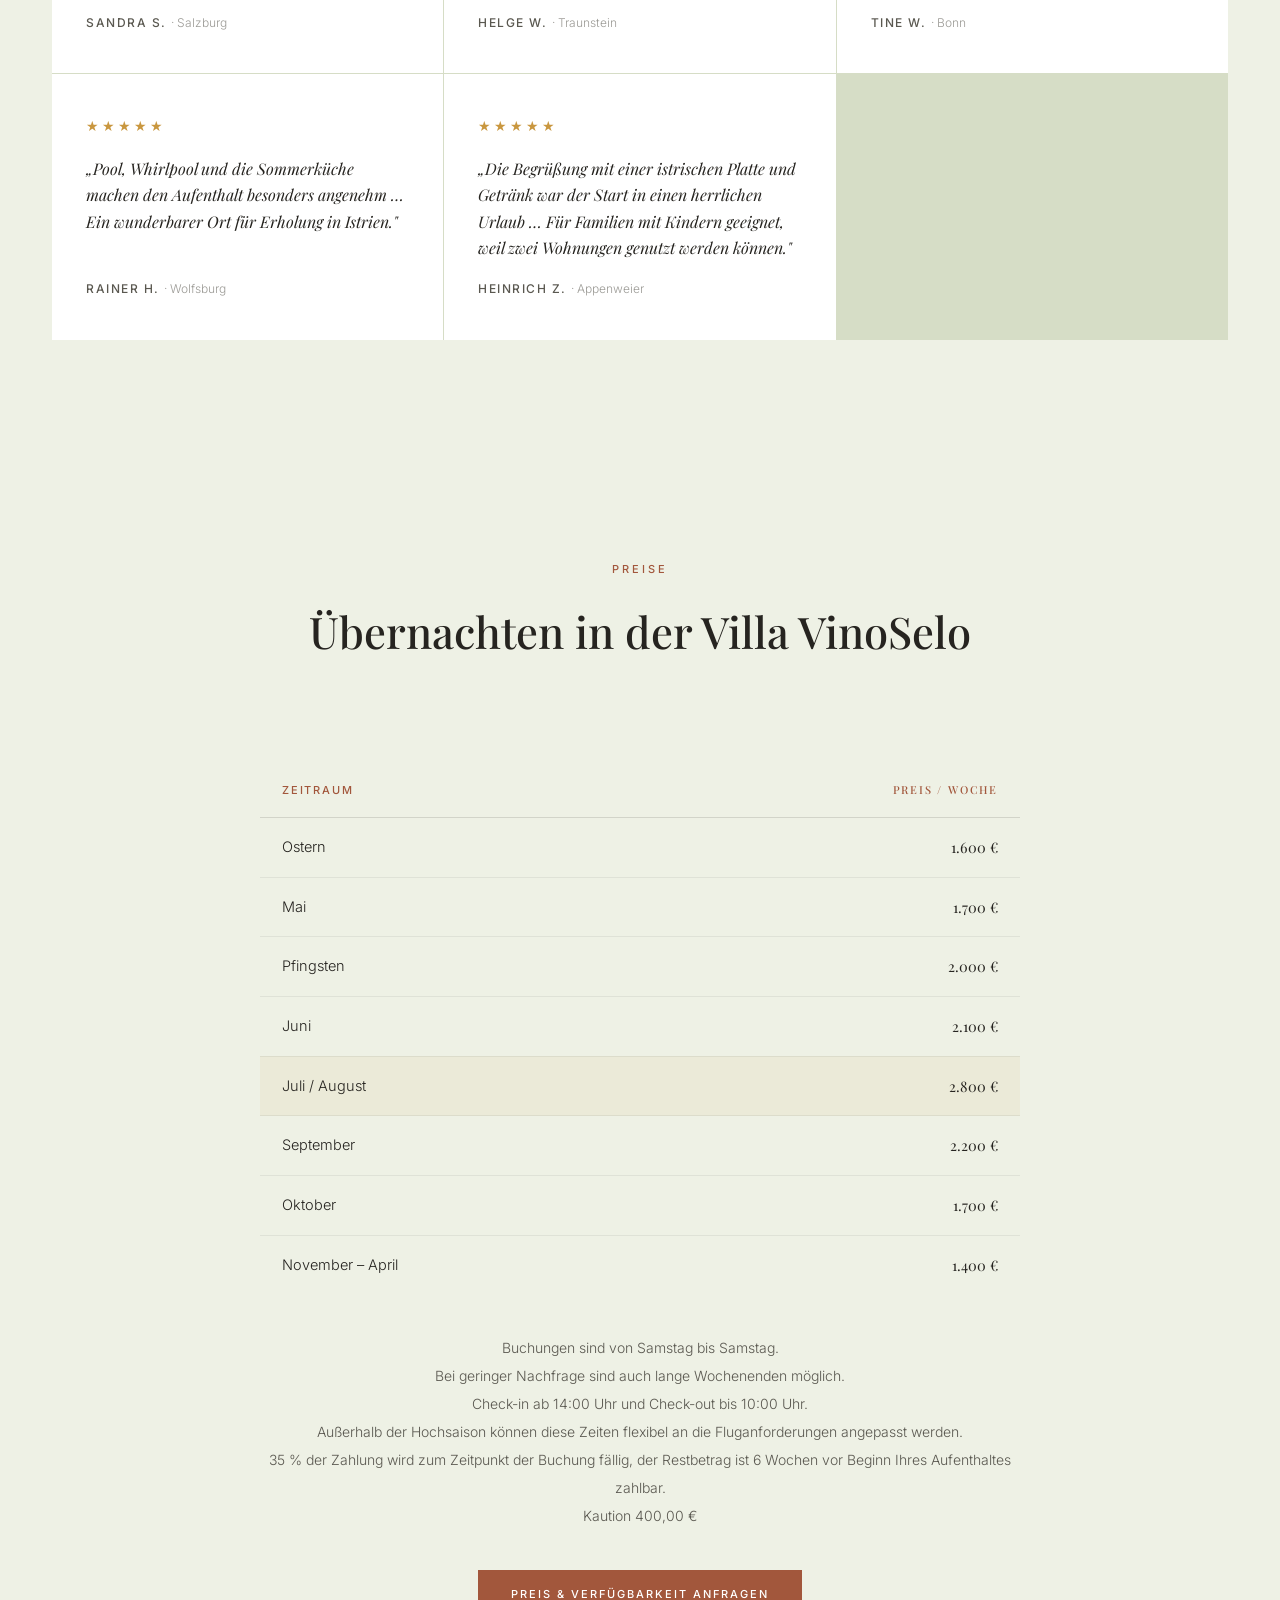
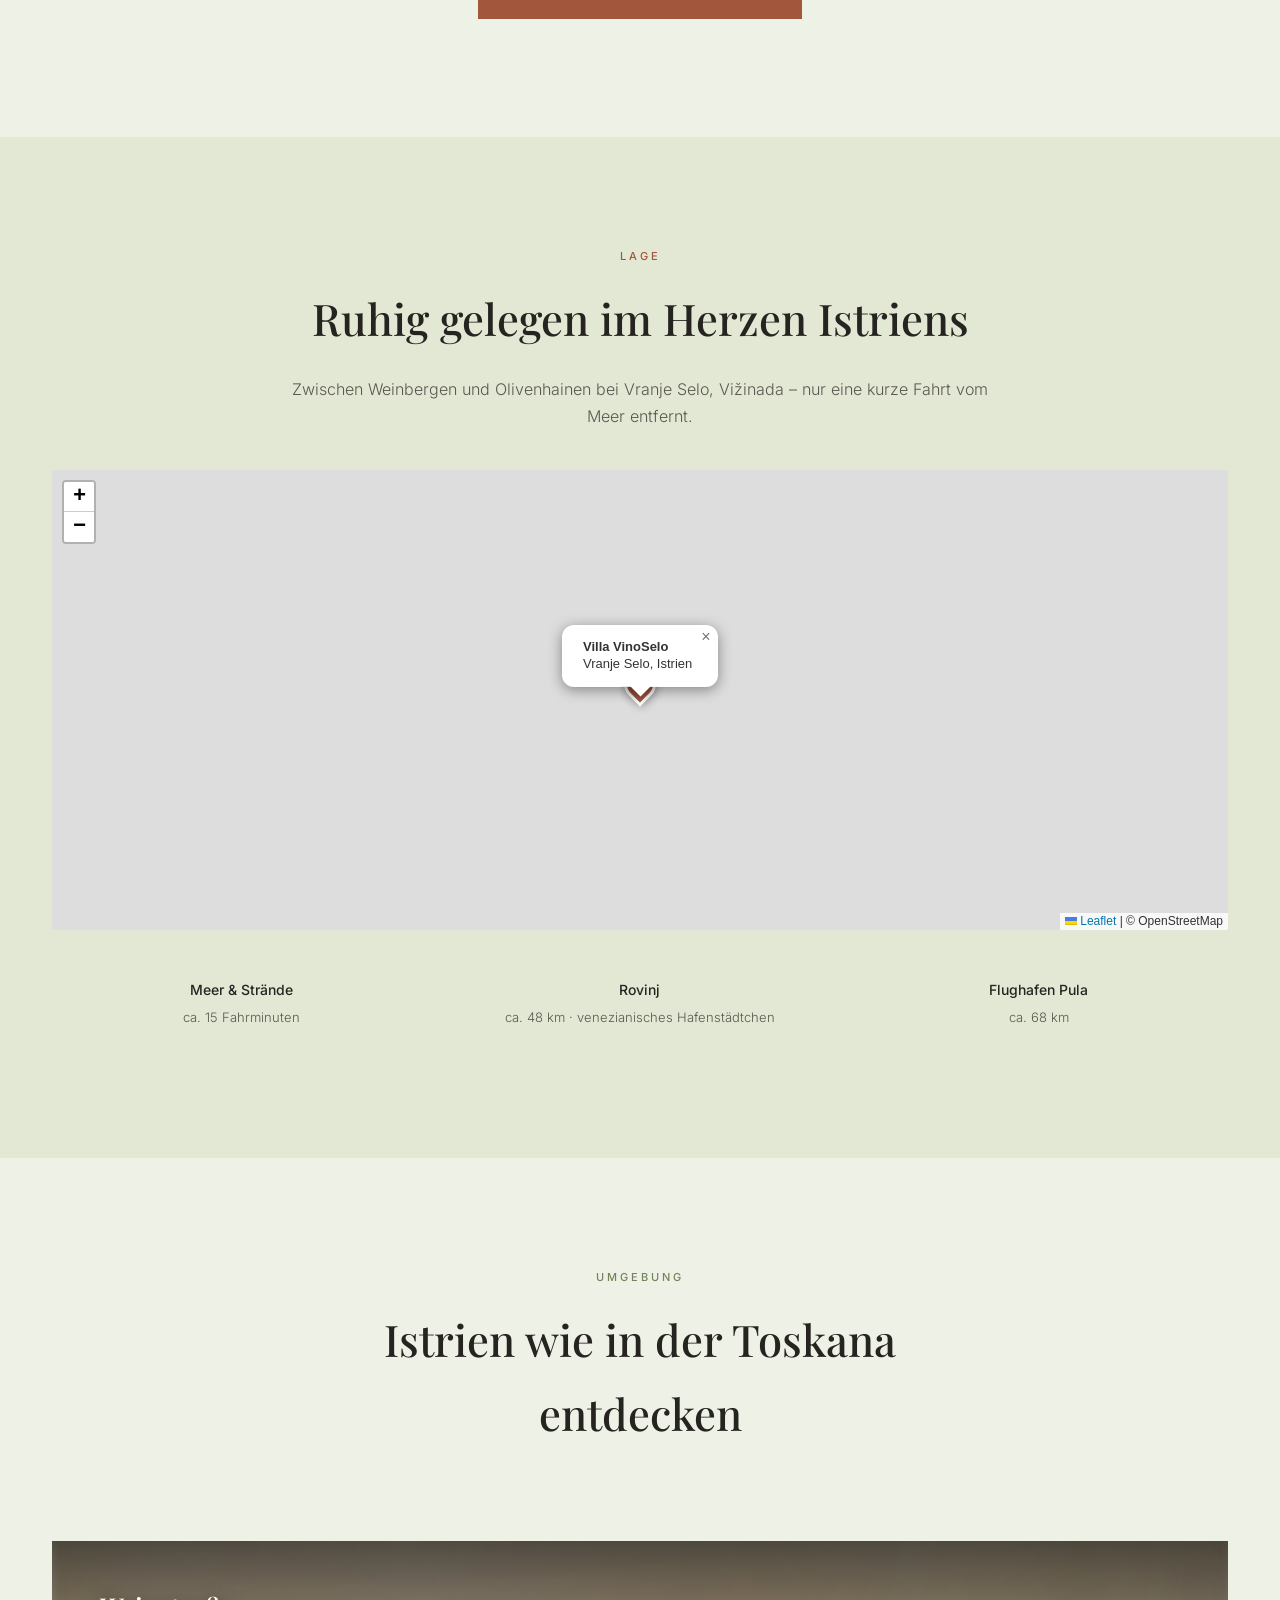
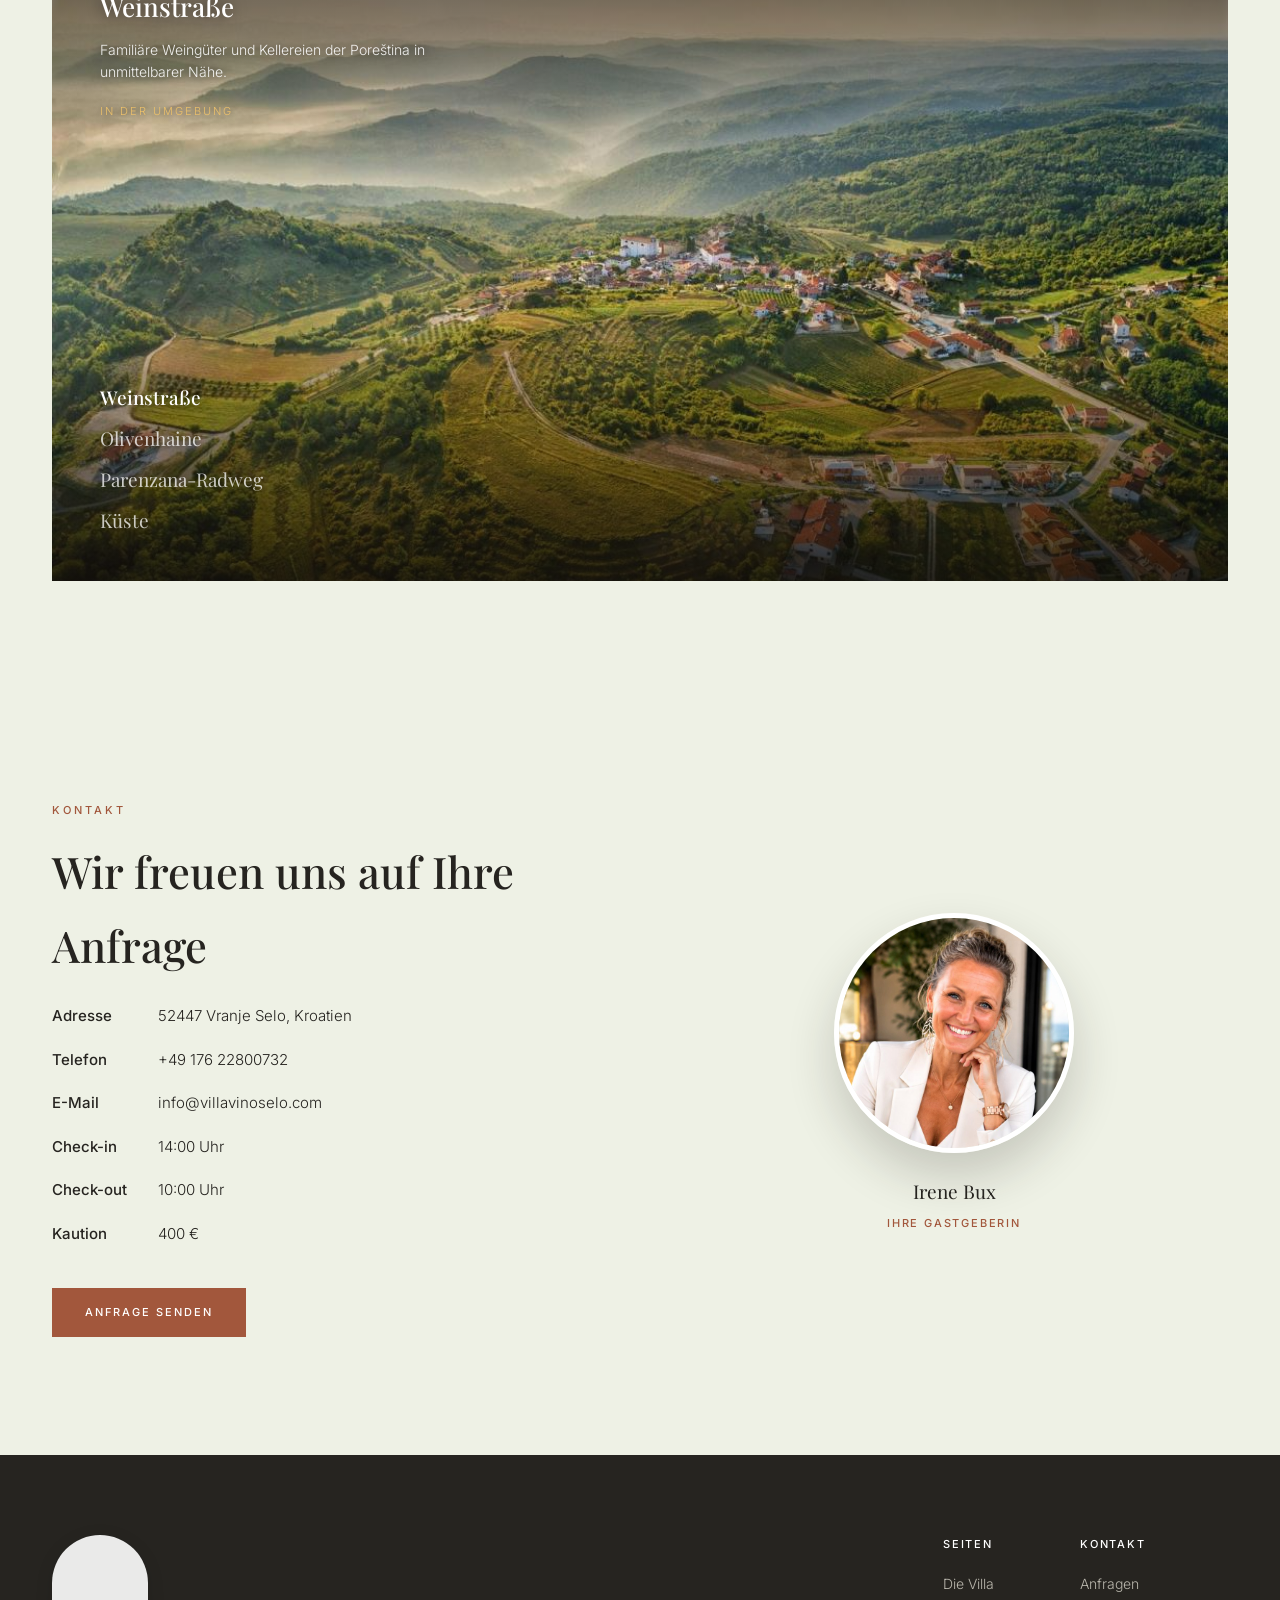
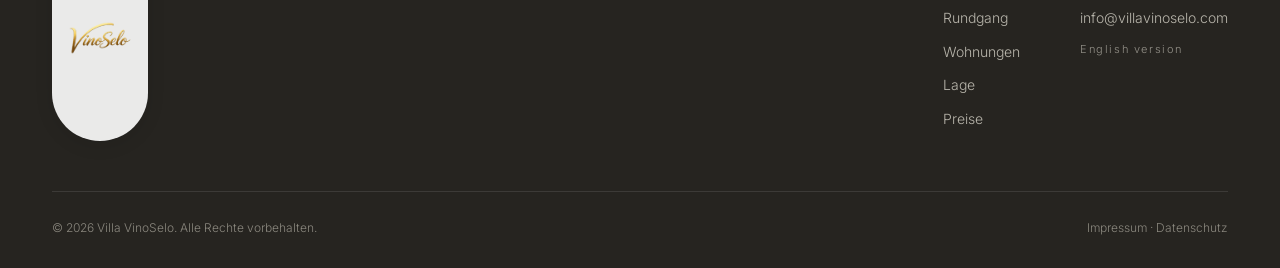
==== commit bef9c9d3: "Show the map automatically again (revert click-to-load consent gate) Per preference, the OpenStreetM" ====
--- a/index.html
+++ b/index.html
@@ -59,7 +59,7 @@
 <link rel="preload" as="image" href="hausansicht-front.jpg">
 <link rel="stylesheet" href="fonts/fonts.css?v=1">
 <link rel="stylesheet" href="leaflet/leaflet.min.css">
-<link rel="stylesheet" href="style.css?v=31">
+<link rel="stylesheet" href="style.css?v=32">
 </head>
 <body>
 
@@ -429,13 +429,7 @@
       <h2>Ruhig gelegen im Herzen Istriens</h2>
       <p>Zwischen Weinbergen und Olivenhainen bei Vranje Selo, Vižinada – nur eine kurze Fahrt vom Meer entfernt.</p>
     </div>
-    <div class="reveal map-wrap">
-      <div id="map"></div>
-      <div class="map-consent" id="mapConsent">
-        <p>Die interaktive Karte wird von OpenStreetMap geladen. Dabei wird Ihre IP-Adresse an OpenStreetMap übertragen.</p>
-        <button type="button" class="btn" onclick="loadMap()"><span>Karte anzeigen</span></button>
-      </div>
-    </div>
+    <div class="reveal" id="map"></div>
     <div class="map-row reveal">
       <div class="mi"><h4>Meer &amp; Strände</h4><p>ca. 15 Fahrminuten</p></div>
       <div class="mi"><h4>Rovinj</h4><p>ca. 48 km · venezianisches Hafenstädtchen</p></div>
@@ -548,7 +542,7 @@
 <!-- EXTERNE BIBLIOTHEKEN -->
 <script src="leaflet/leaflet.min.js"></script>
 <!-- EIGENES SKRIPT -->
-<script src="script.js?v=20"></script>
+<script src="script.js?v=21"></script>
 
 </body>
 </html>
--- a/style.css
+++ b/style.css
@@ -246,10 +246,6 @@
 /* ── MAP ── */
 #map { position: relative; isolation: isolate; }
 #map { height: 460px; border-radius: 2px; overflow: hidden; }
-.map-wrap { position: relative; }
-.map-consent { position: absolute; inset: 0; z-index: 5; display: flex; flex-direction: column; align-items: center; justify-content: center; gap: 20px; text-align: center; padding: 28px; background: var(--cream); border: 1px solid var(--line); border-radius: 2px; }
-.map-consent p { max-width: 440px; font-size: 14px; line-height: 1.65; color: var(--ink); }
-.map-consent.hide { display: none; }
 .map-row { display: grid; grid-template-columns: repeat(3, 1fr); gap: 20px; margin-top: 28px; }
 .mi { text-align: center; padding: 20px; background: var(--cream); }
 .mi h4 { font-size: 14px; font-weight: 500; margin-bottom: 4px; }
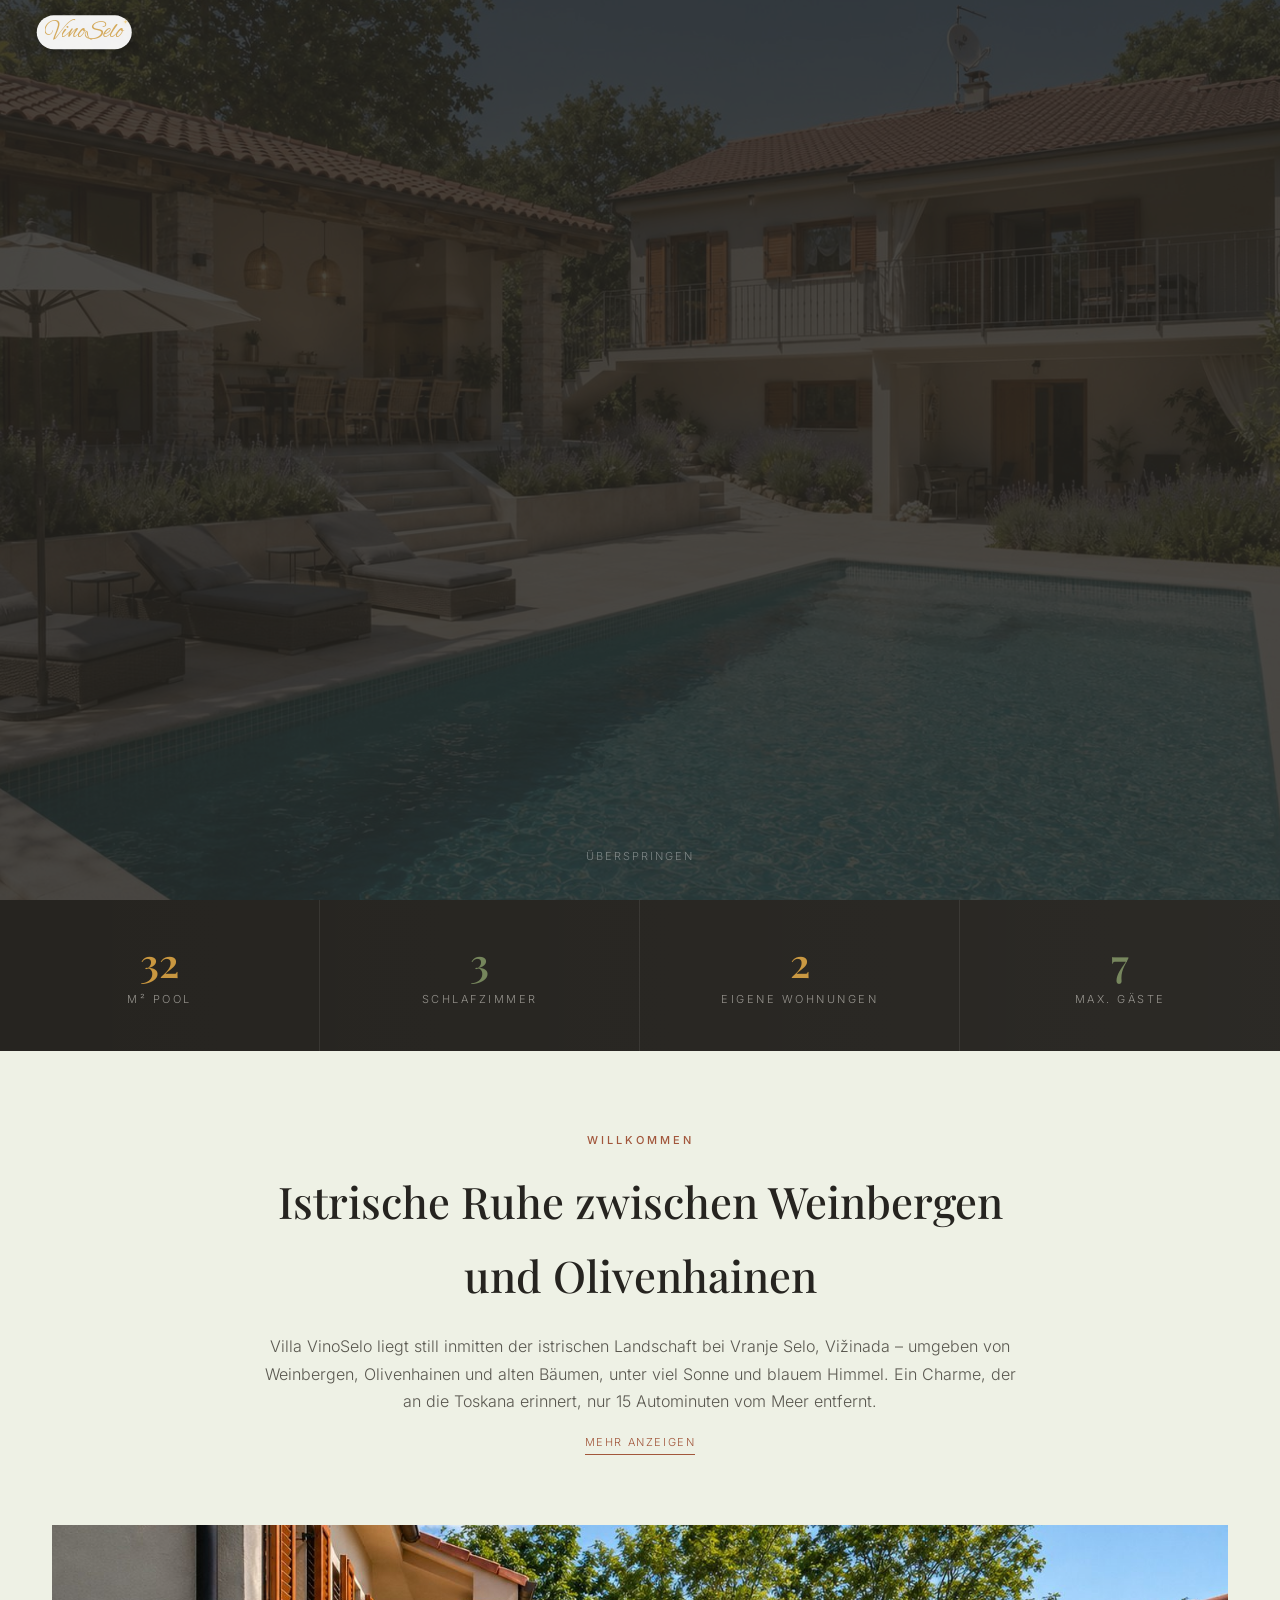
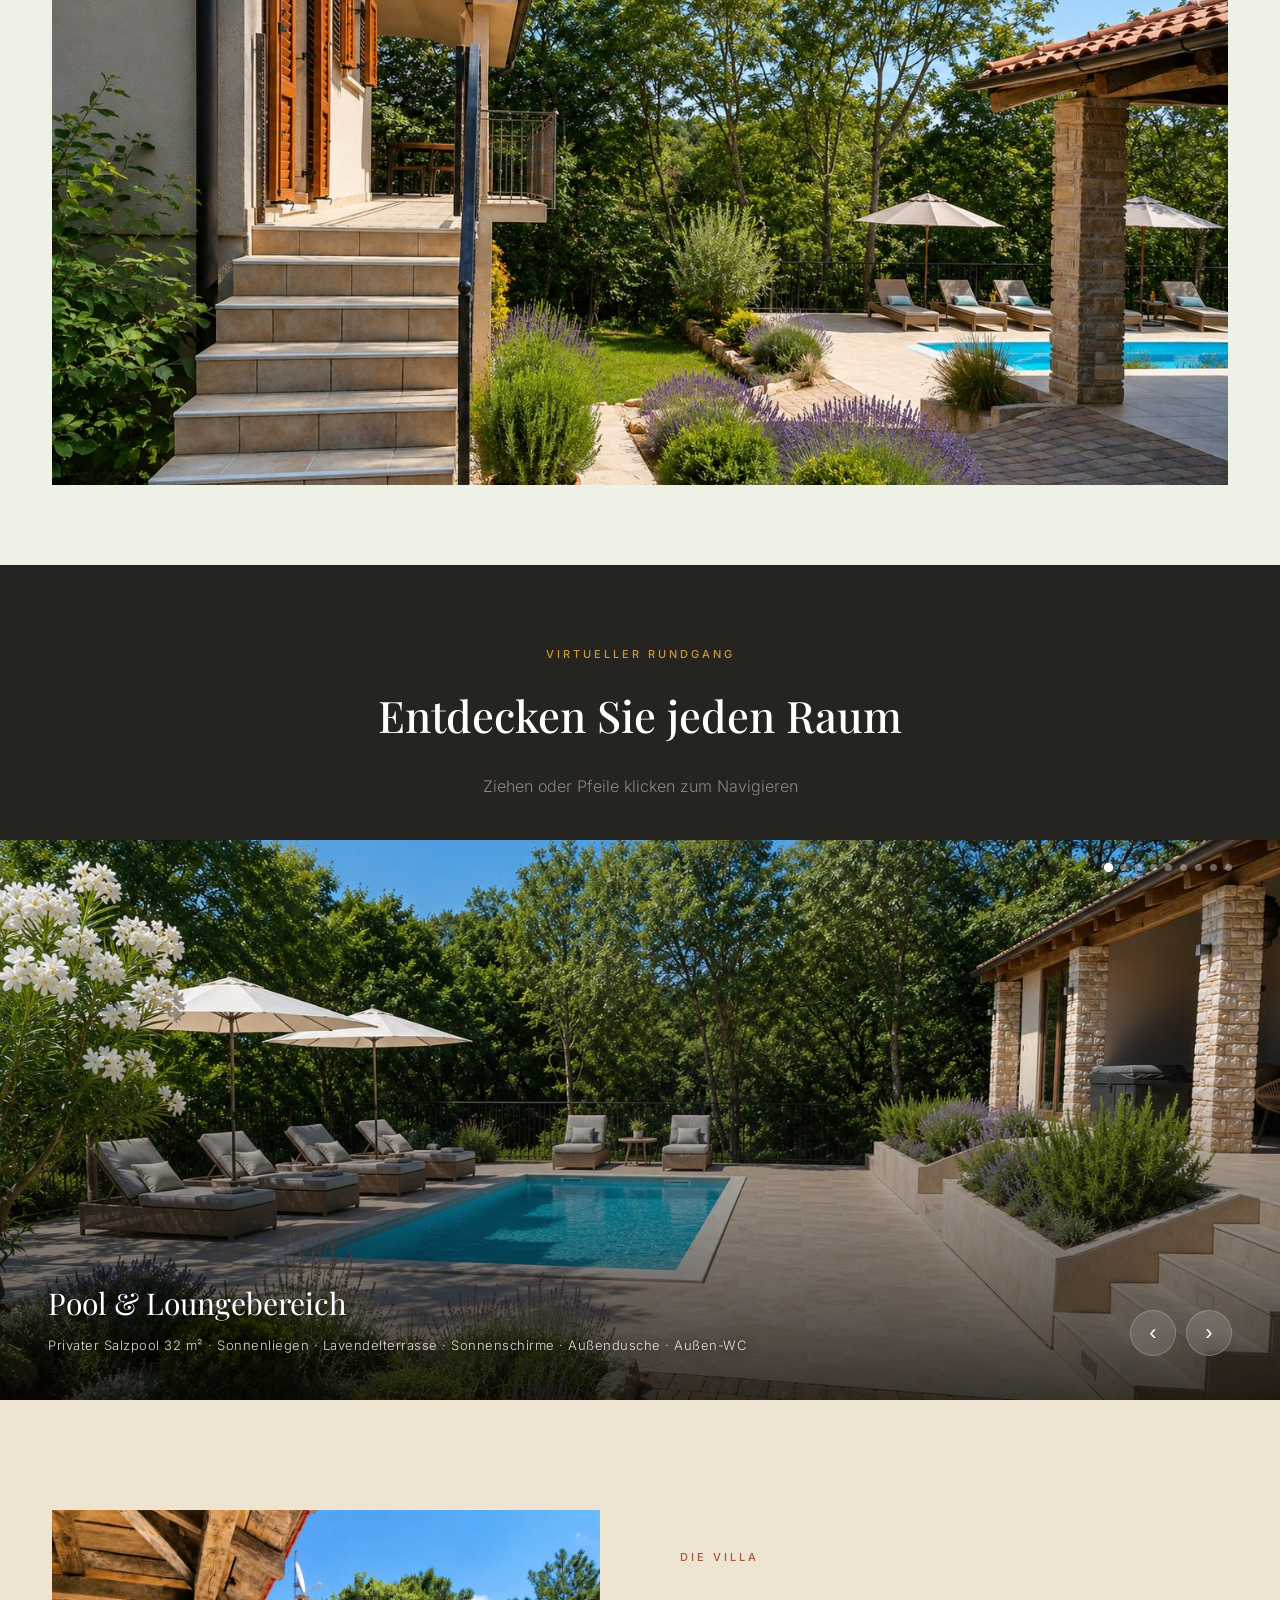
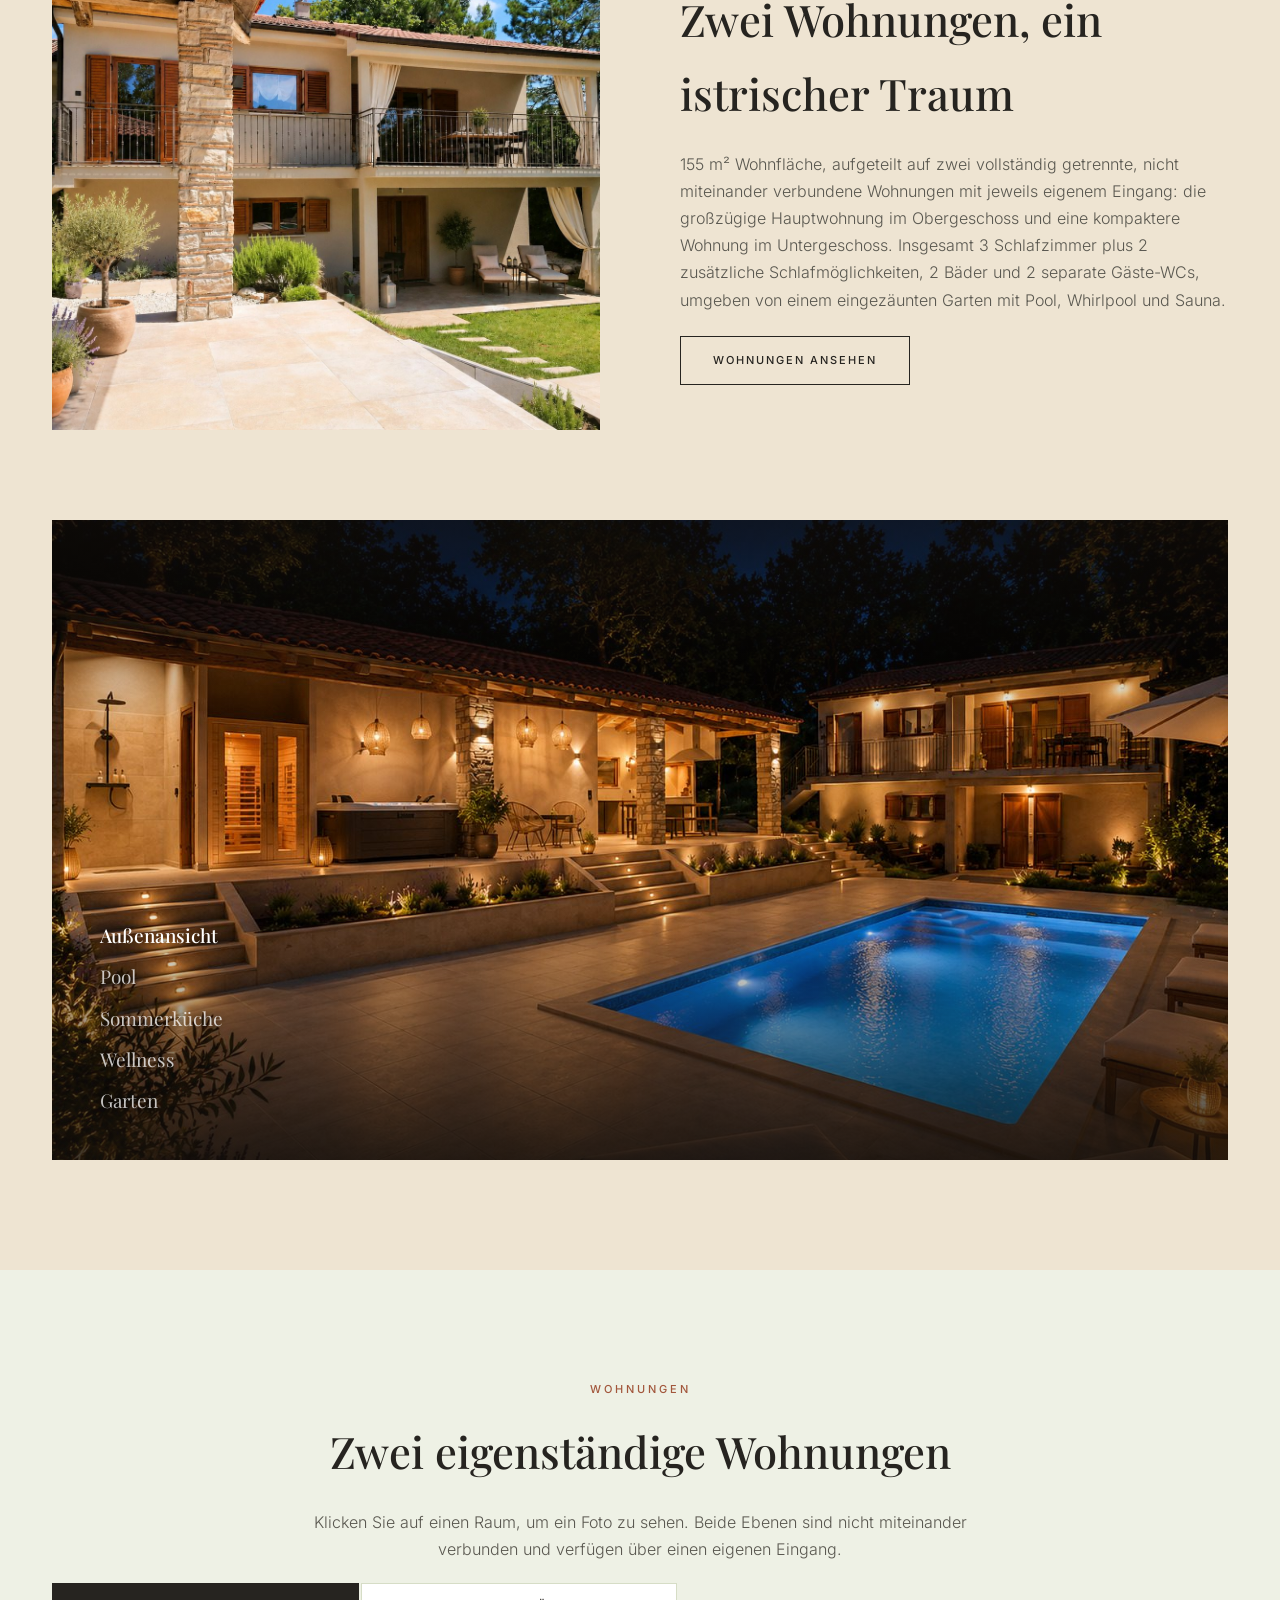
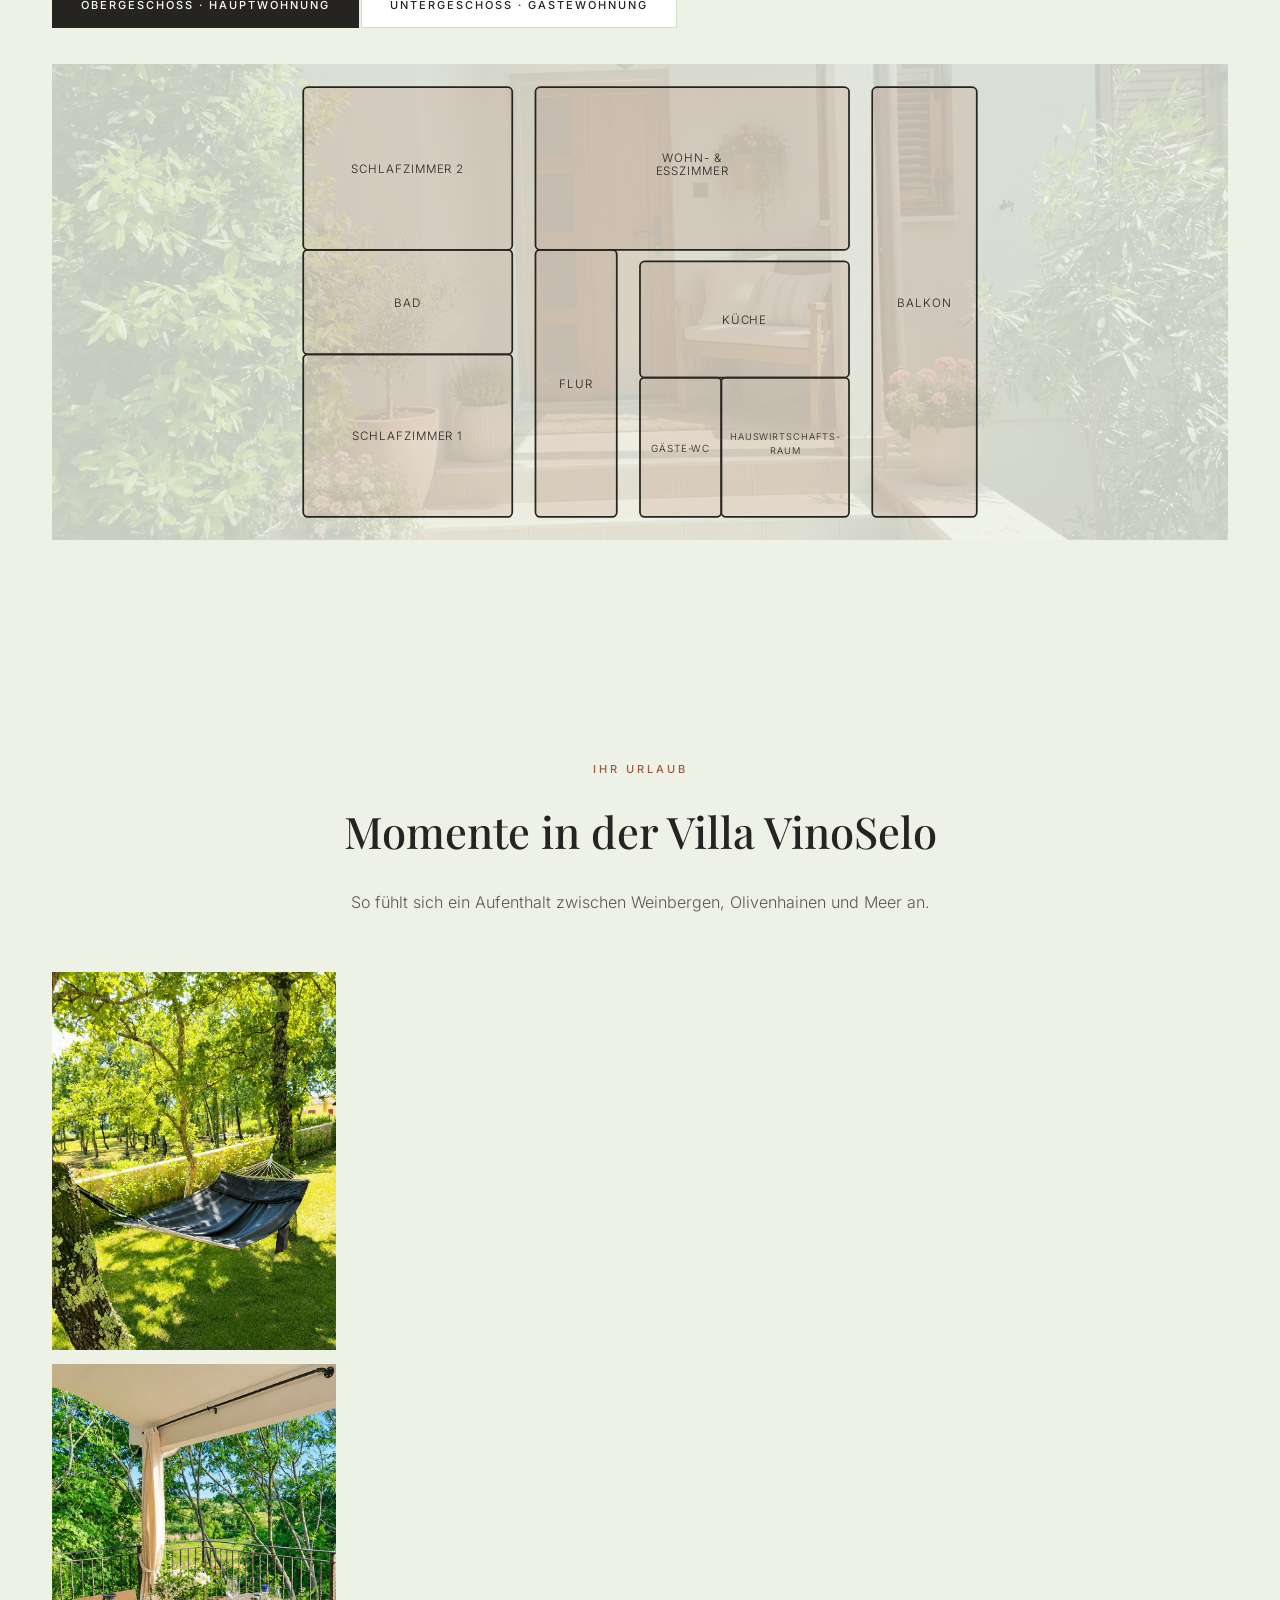
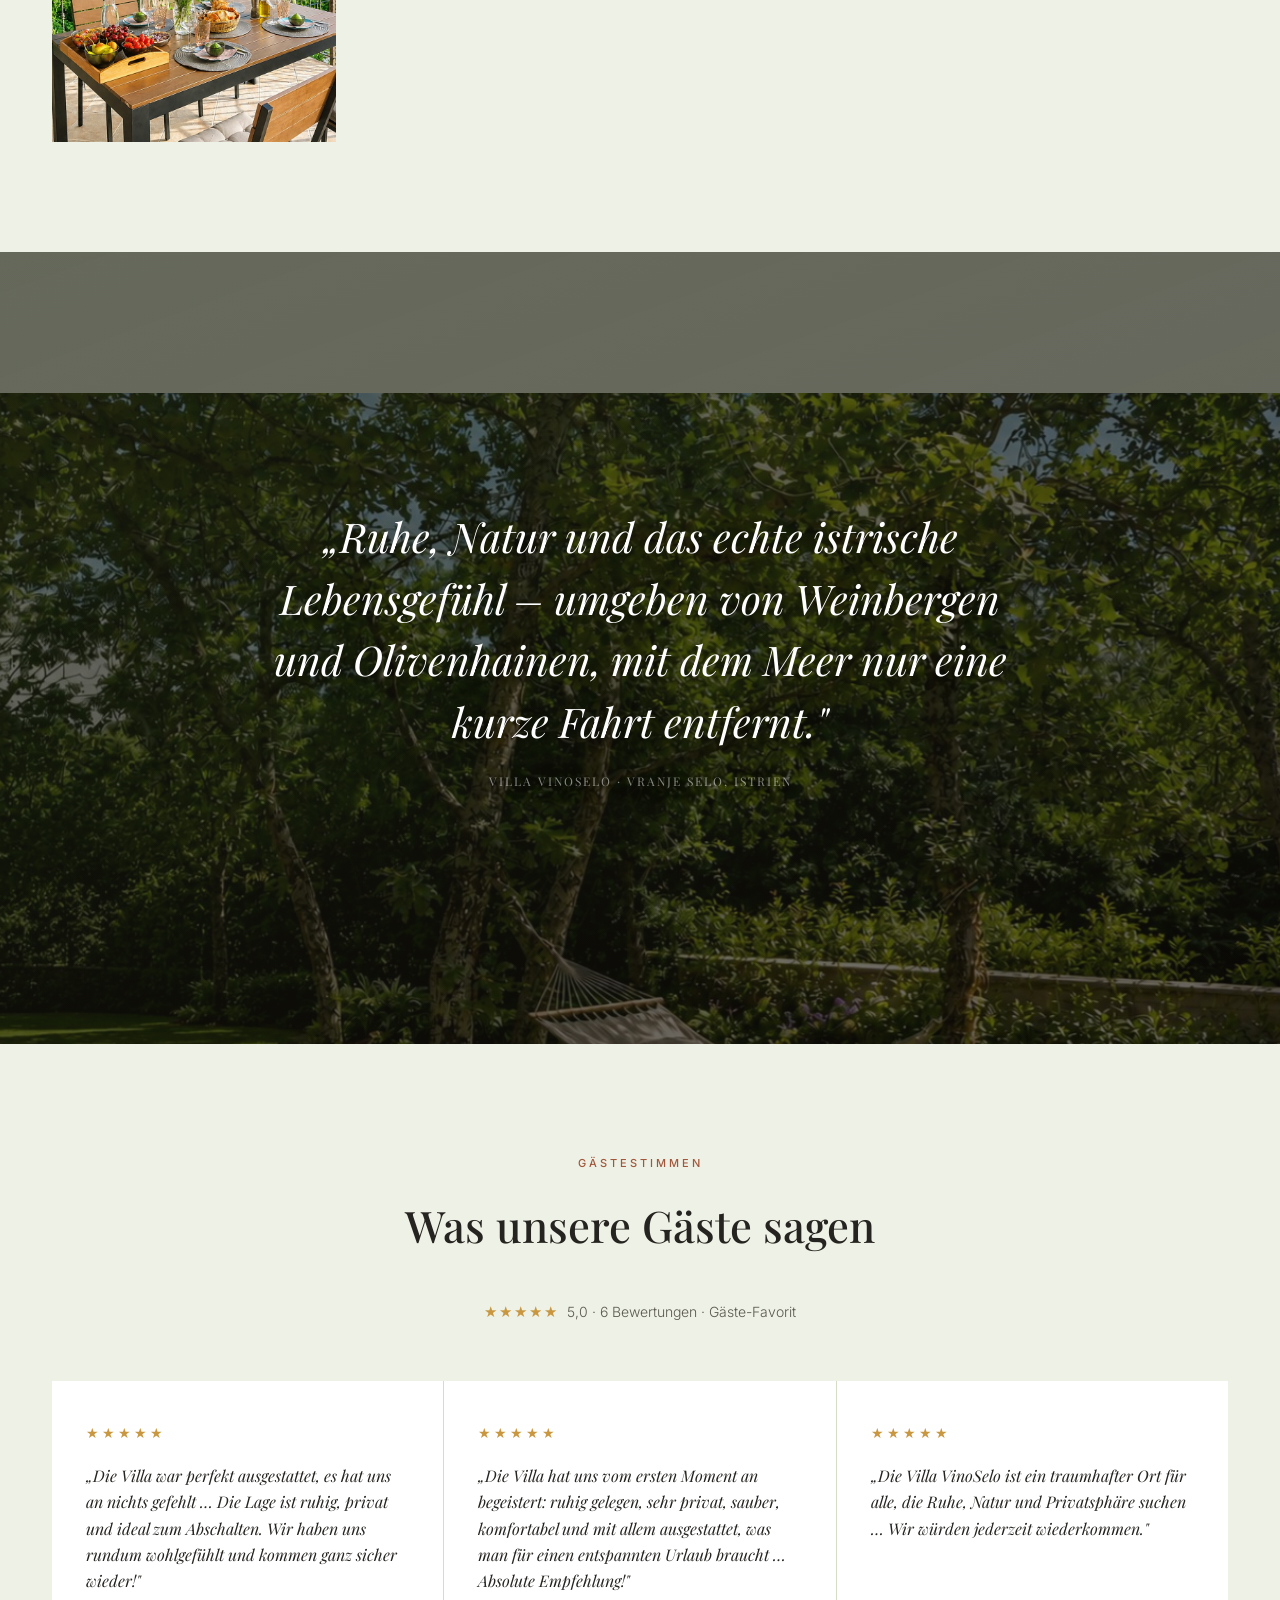
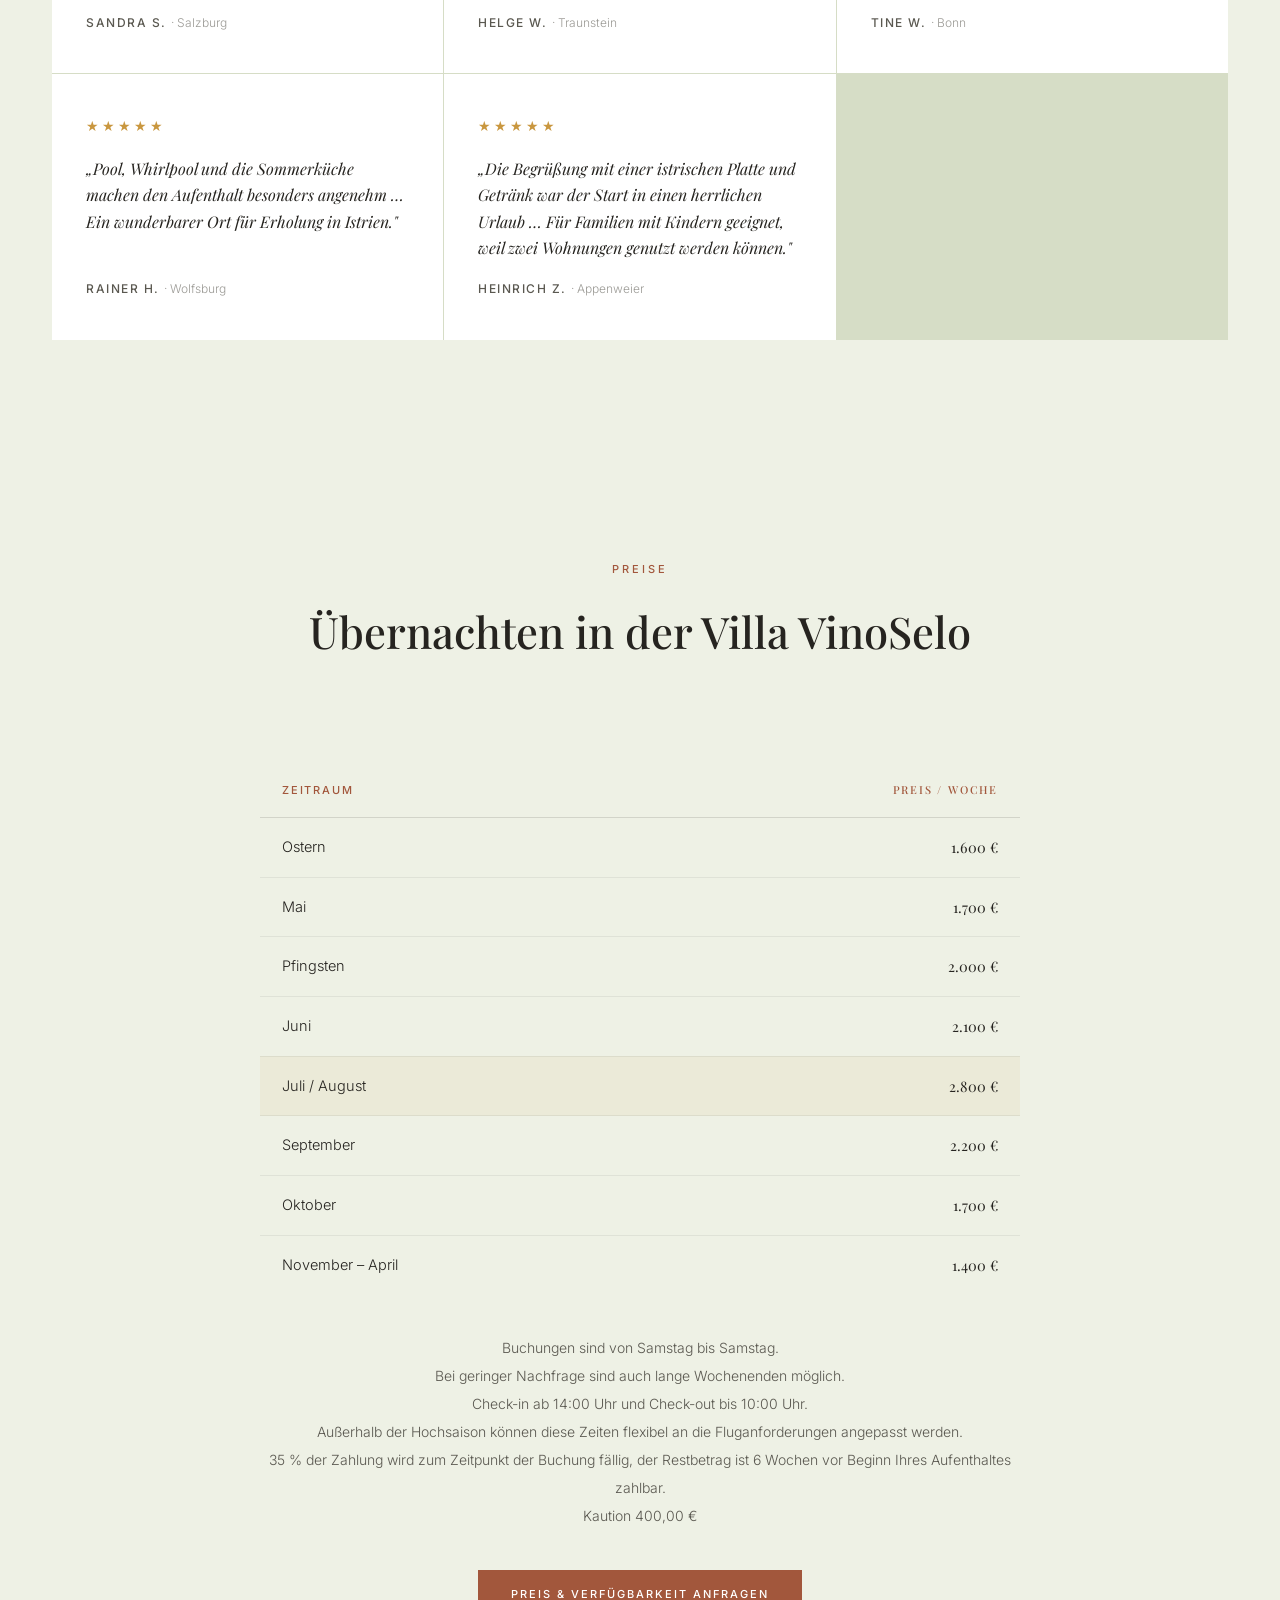
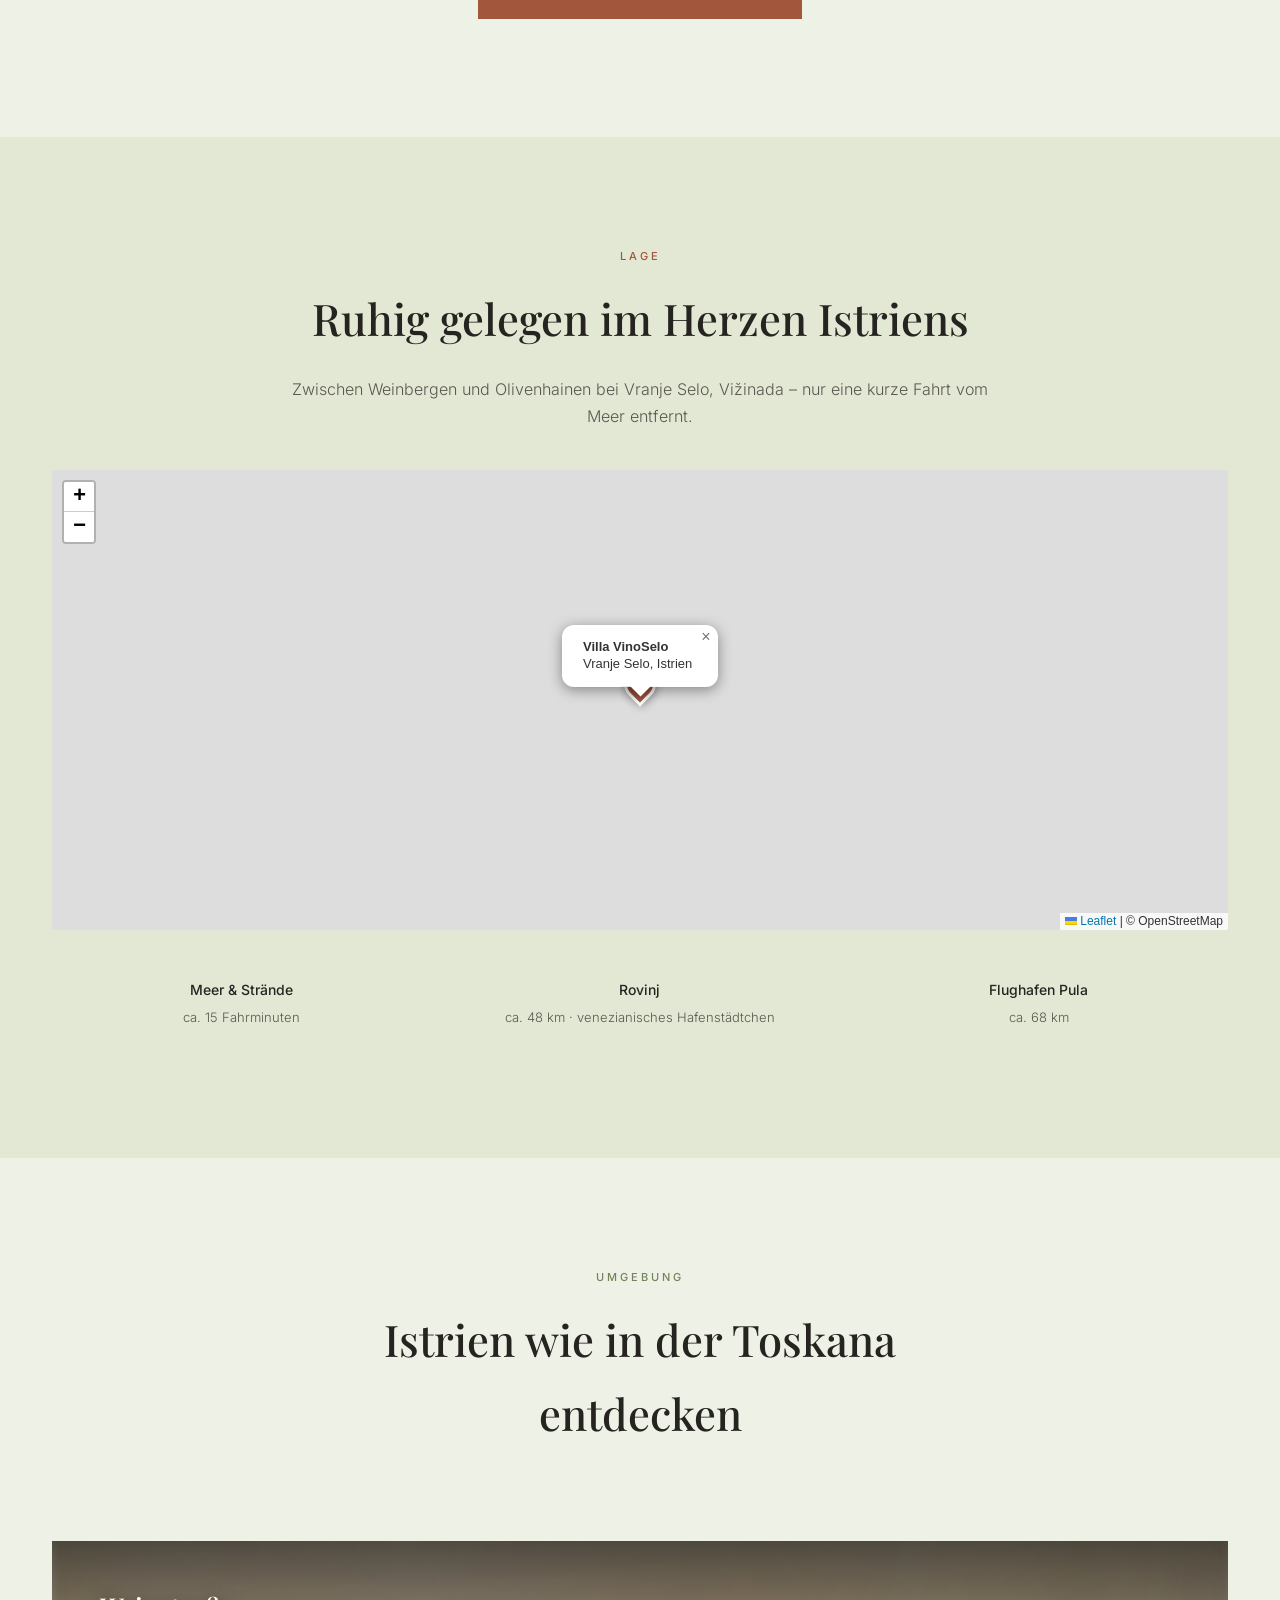
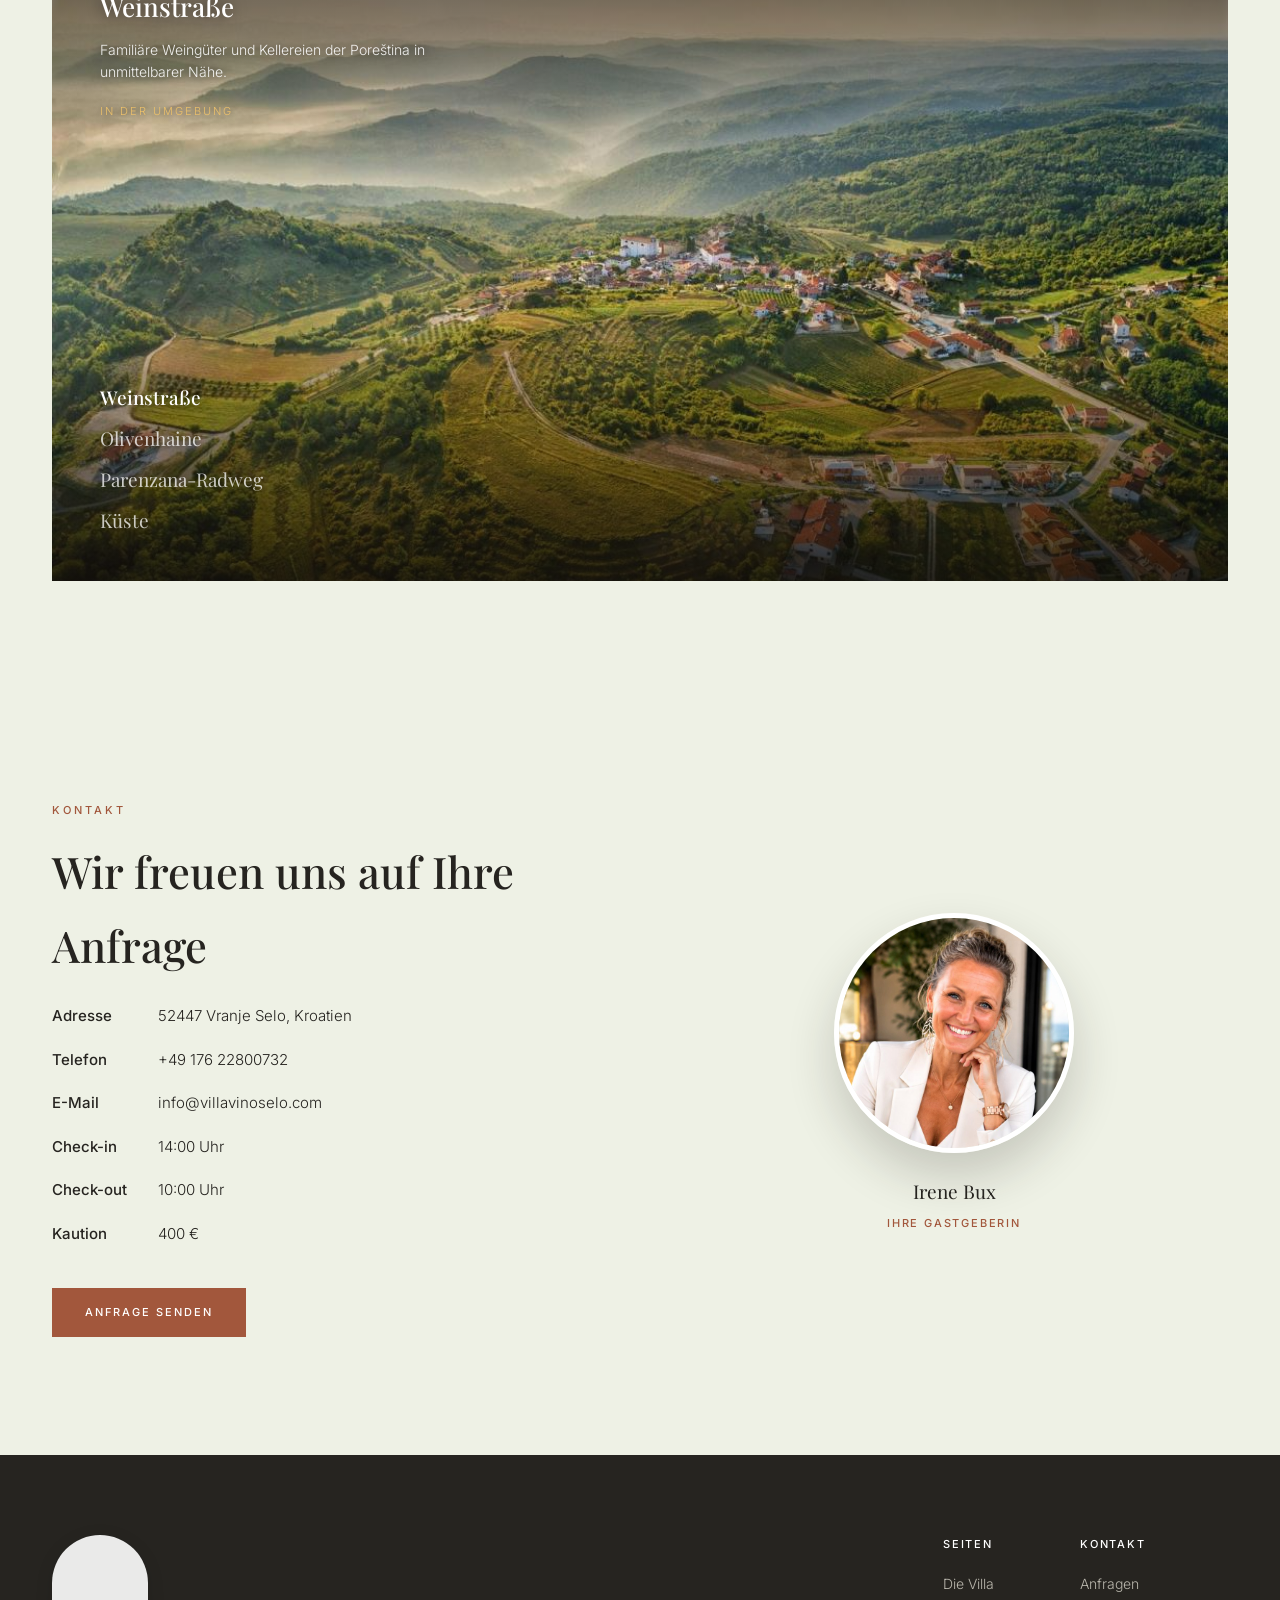
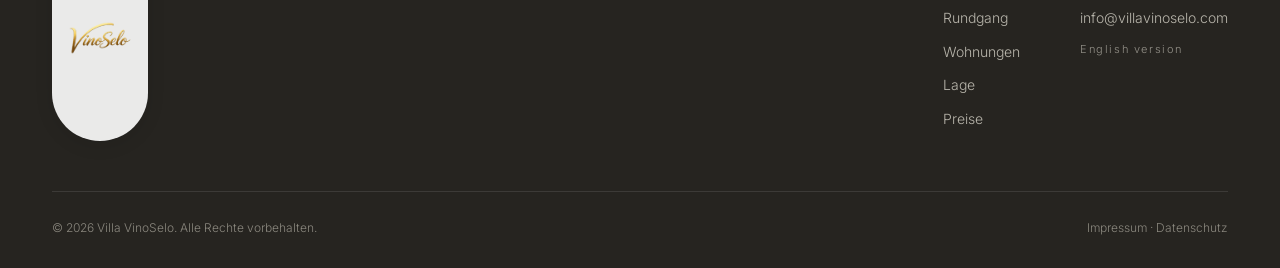
==== commit 5f72b02a: "Fix empty mobile menu at top and overlapping Umgebung caption - Mobile dropdown menu was invisible a" ====
--- a/index.html
+++ b/index.html
@@ -59,7 +59,7 @@
 <link rel="preload" as="image" href="hausansicht-front.jpg">
 <link rel="stylesheet" href="fonts/fonts.css?v=1">
 <link rel="stylesheet" href="leaflet/leaflet.min.css">
-<link rel="stylesheet" href="style.css?v=32">
+<link rel="stylesheet" href="style.css?v=33">
 </head>
 <body>
 
--- a/style.css
+++ b/style.css
@@ -339,6 +339,8 @@
   .stats { grid-template-columns: repeat(2, 1fr); }
   .nl { display: none; }
   .nl.open { display: flex; flex-direction: column; position: absolute; top: 100%; right: 32px; background: #fff; padding: 28px; box-shadow: 0 12px 28px rgba(0,0,0,.12); gap: 18px; }
+  .nl.open a:not(.btn) { color: var(--charcoal); opacity: 1; }
+  .nl.open .nc { border-color: var(--charcoal); color: var(--charcoal); }
   .burger { display: block; }
   .section { padding: 80px 0; }
   .ft { flex-direction: column; }
@@ -358,14 +360,15 @@
   .ts-info h3 { font-size: 21px; text-shadow: 0 1px 20px rgba(8,6,4,.95); }
   .ts-info p { font-size: 12px; text-shadow: 0 1px 12px rgba(8,6,4,.95); }
 
-  /* Vollbild-Galerien: ganzes Bild in voller Breite (kein Beschnitt), Labels darunter */
-  .fw-gallery { height: auto; overflow: visible; margin-top: 56px; cursor: grab; }
+  /* Vollbild-Galerien: ganzes Bild in voller Breite (kein Beschnitt), Text/Rubriken darunter */
+  .fw-gallery { height: auto; overflow: visible; margin-top: 56px; }
   .fw-img { height: auto; aspect-ratio: auto; object-fit: contain; }
-  .fw-ov { inset: 0; height: 100%; aspect-ratio: auto; background: linear-gradient(180deg, rgba(18,14,10,.72) 0%, transparent 42%, transparent 62%, rgba(18,14,10,.4) 100%); }
-  .fw-caption { left: 22px; top: 20px; max-width: 82%; }
-  .fw-caption h3 { font-size: 20px; }
-  .fw-caption p { font-size: 12.5px; }
-  .fw-labels { position: static; flex-direction: row; flex-wrap: wrap; gap: 8px 20px; margin-top: 16px; }
+  .fw-ov { display: none; }
+  .fw-caption { position: static; left: auto; top: auto; max-width: 100%; margin-top: 16px; color: var(--charcoal); }
+  .fw-caption h3 { font-size: 20px; color: var(--charcoal); text-shadow: none; }
+  .fw-caption p { font-size: 13px; color: var(--ink); text-shadow: none; }
+  .fw-caption .fw-dist { color: var(--terra); text-shadow: none; }
+  .fw-labels { position: static; flex-direction: row; flex-wrap: wrap; gap: 8px 20px; margin-top: 14px; }
   .fw-label { font-size: 16px; color: rgba(38,36,32,.5); text-shadow: none; }
   .fw-label:hover { color: rgba(38,36,32,.75); }
   .fw-label.on { color: var(--terra); }
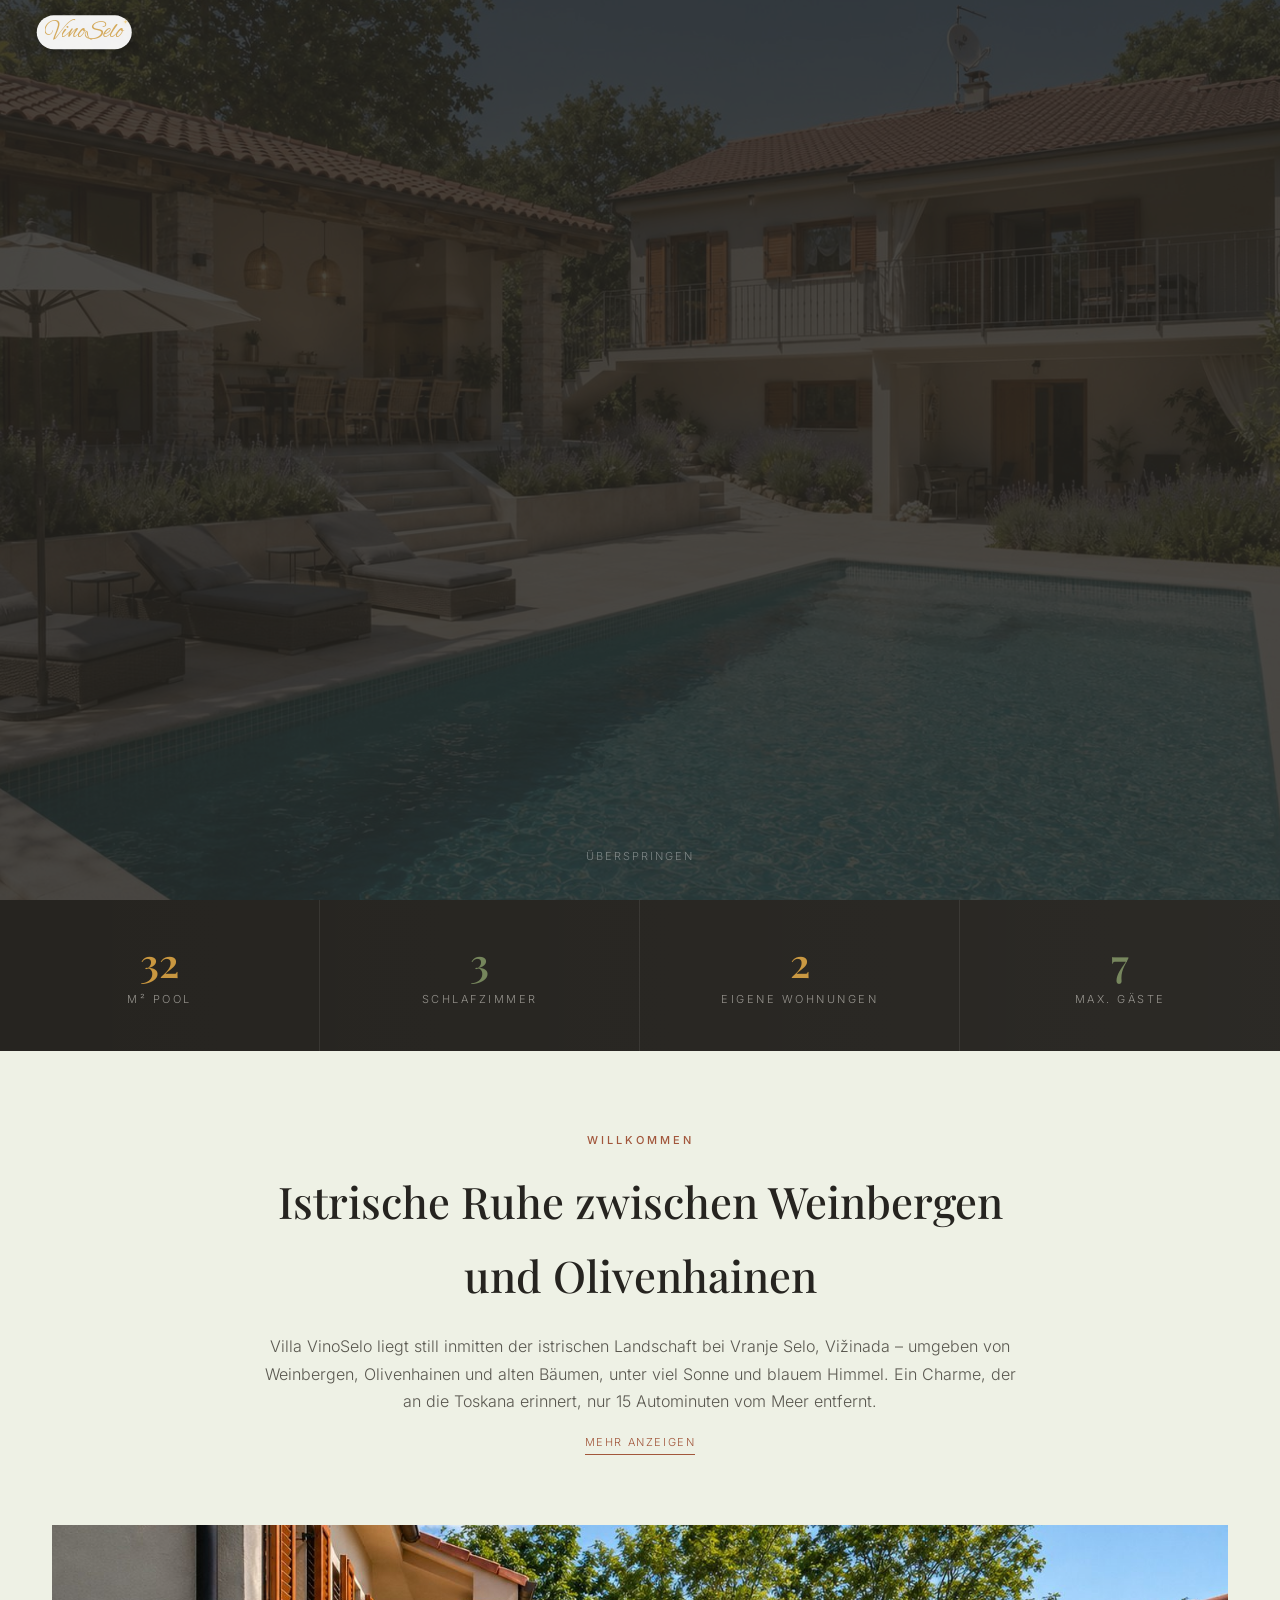
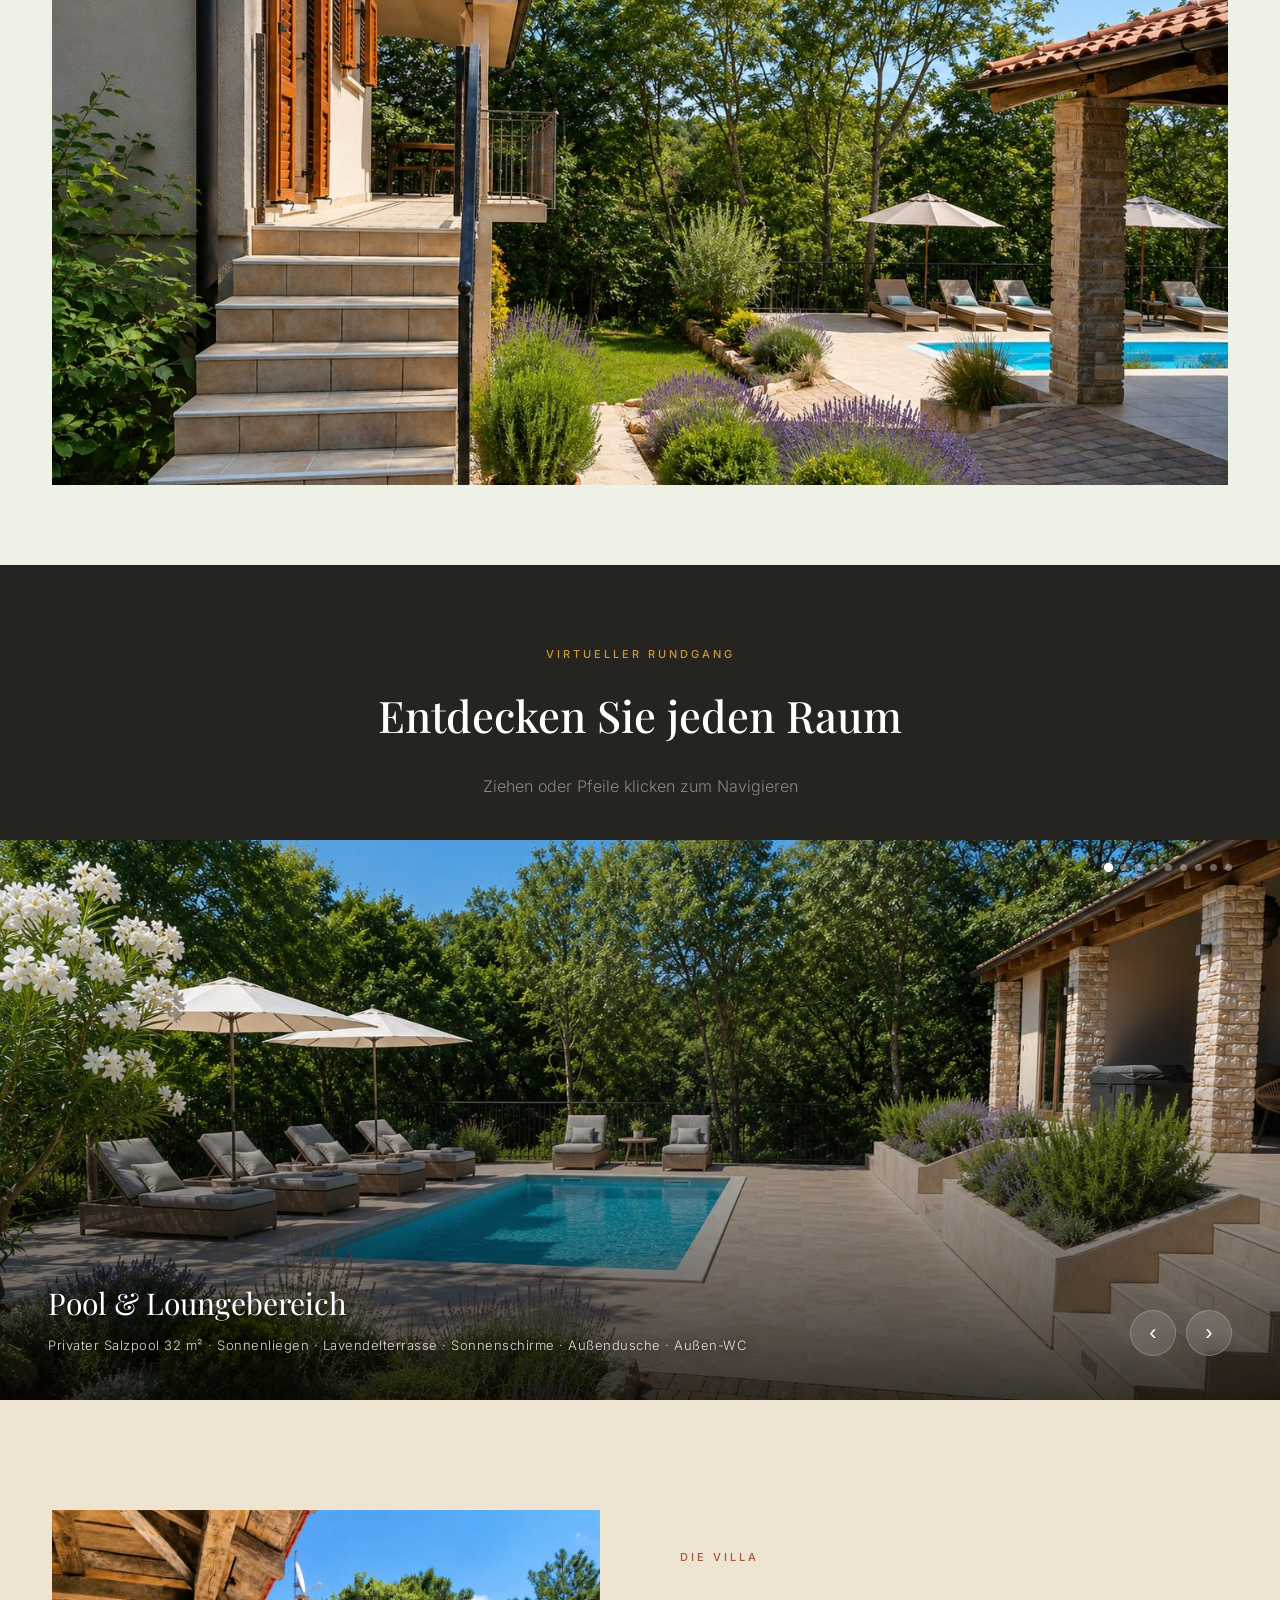
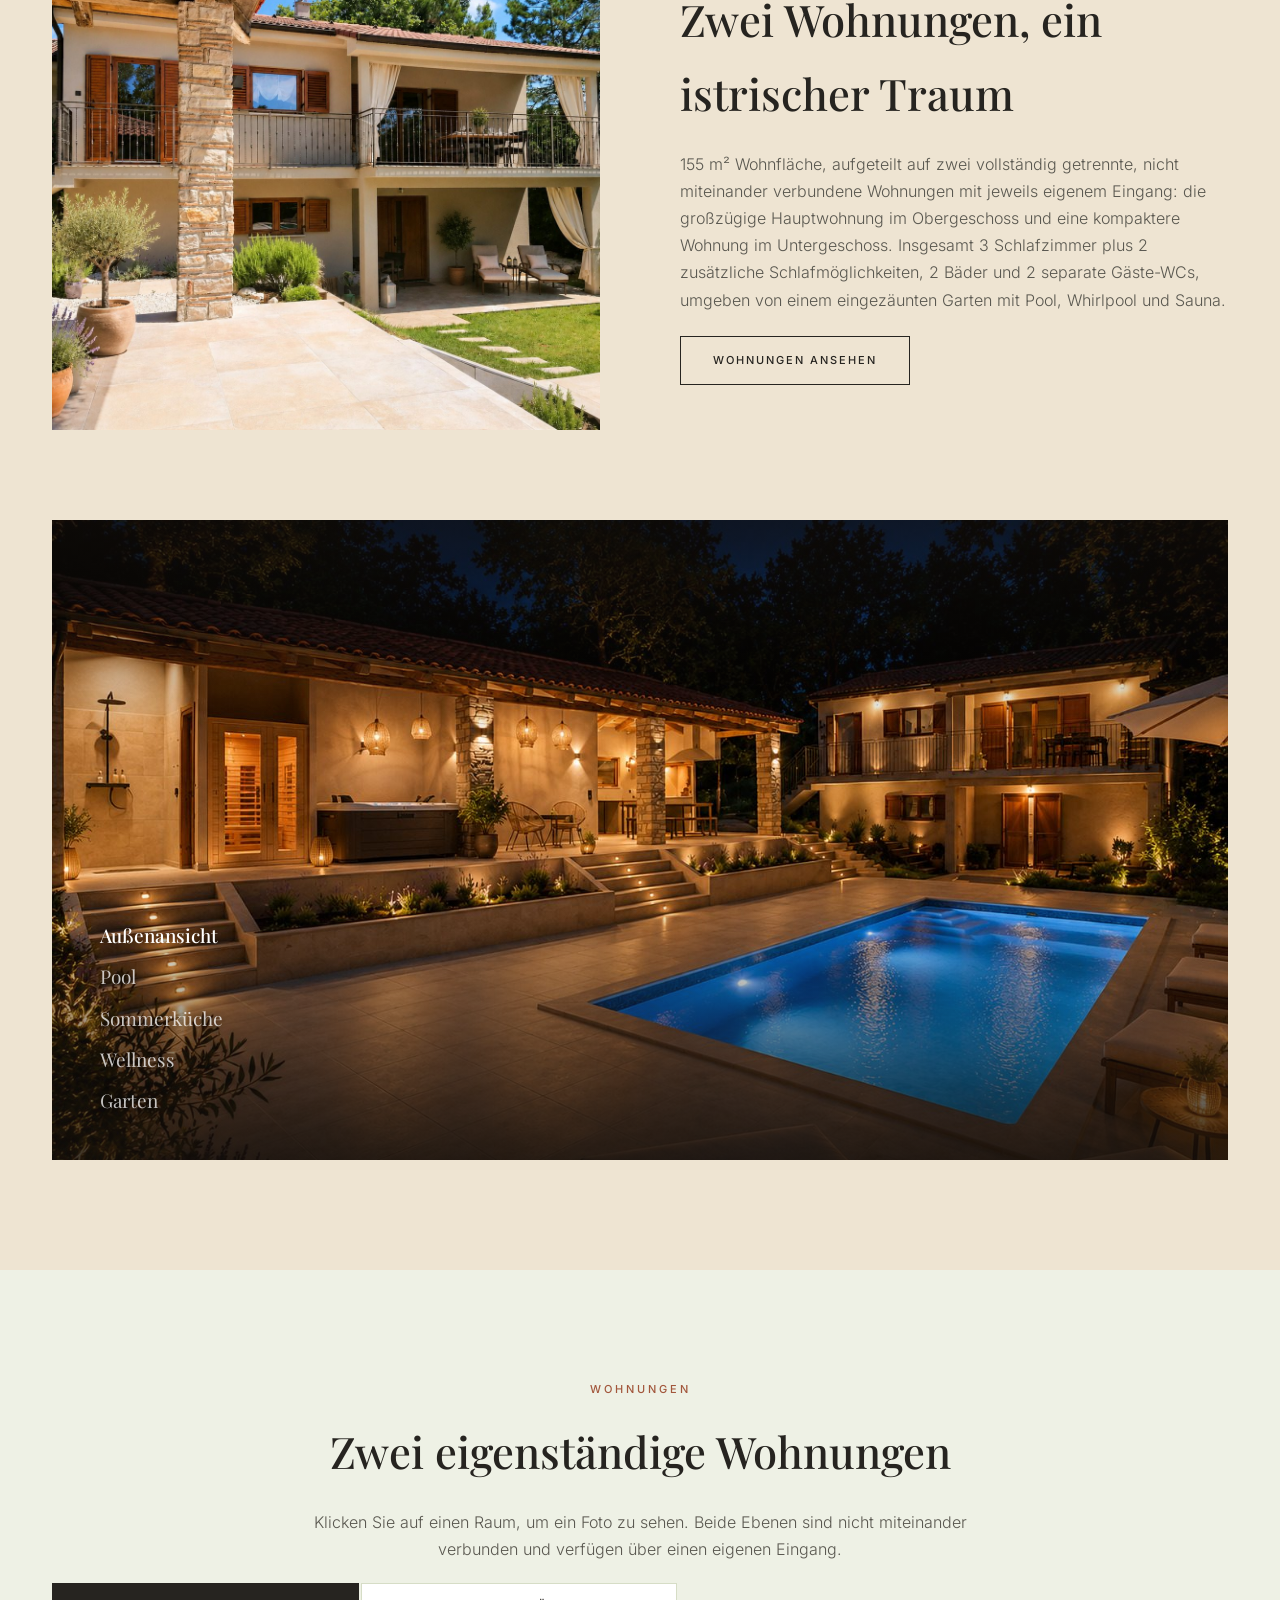
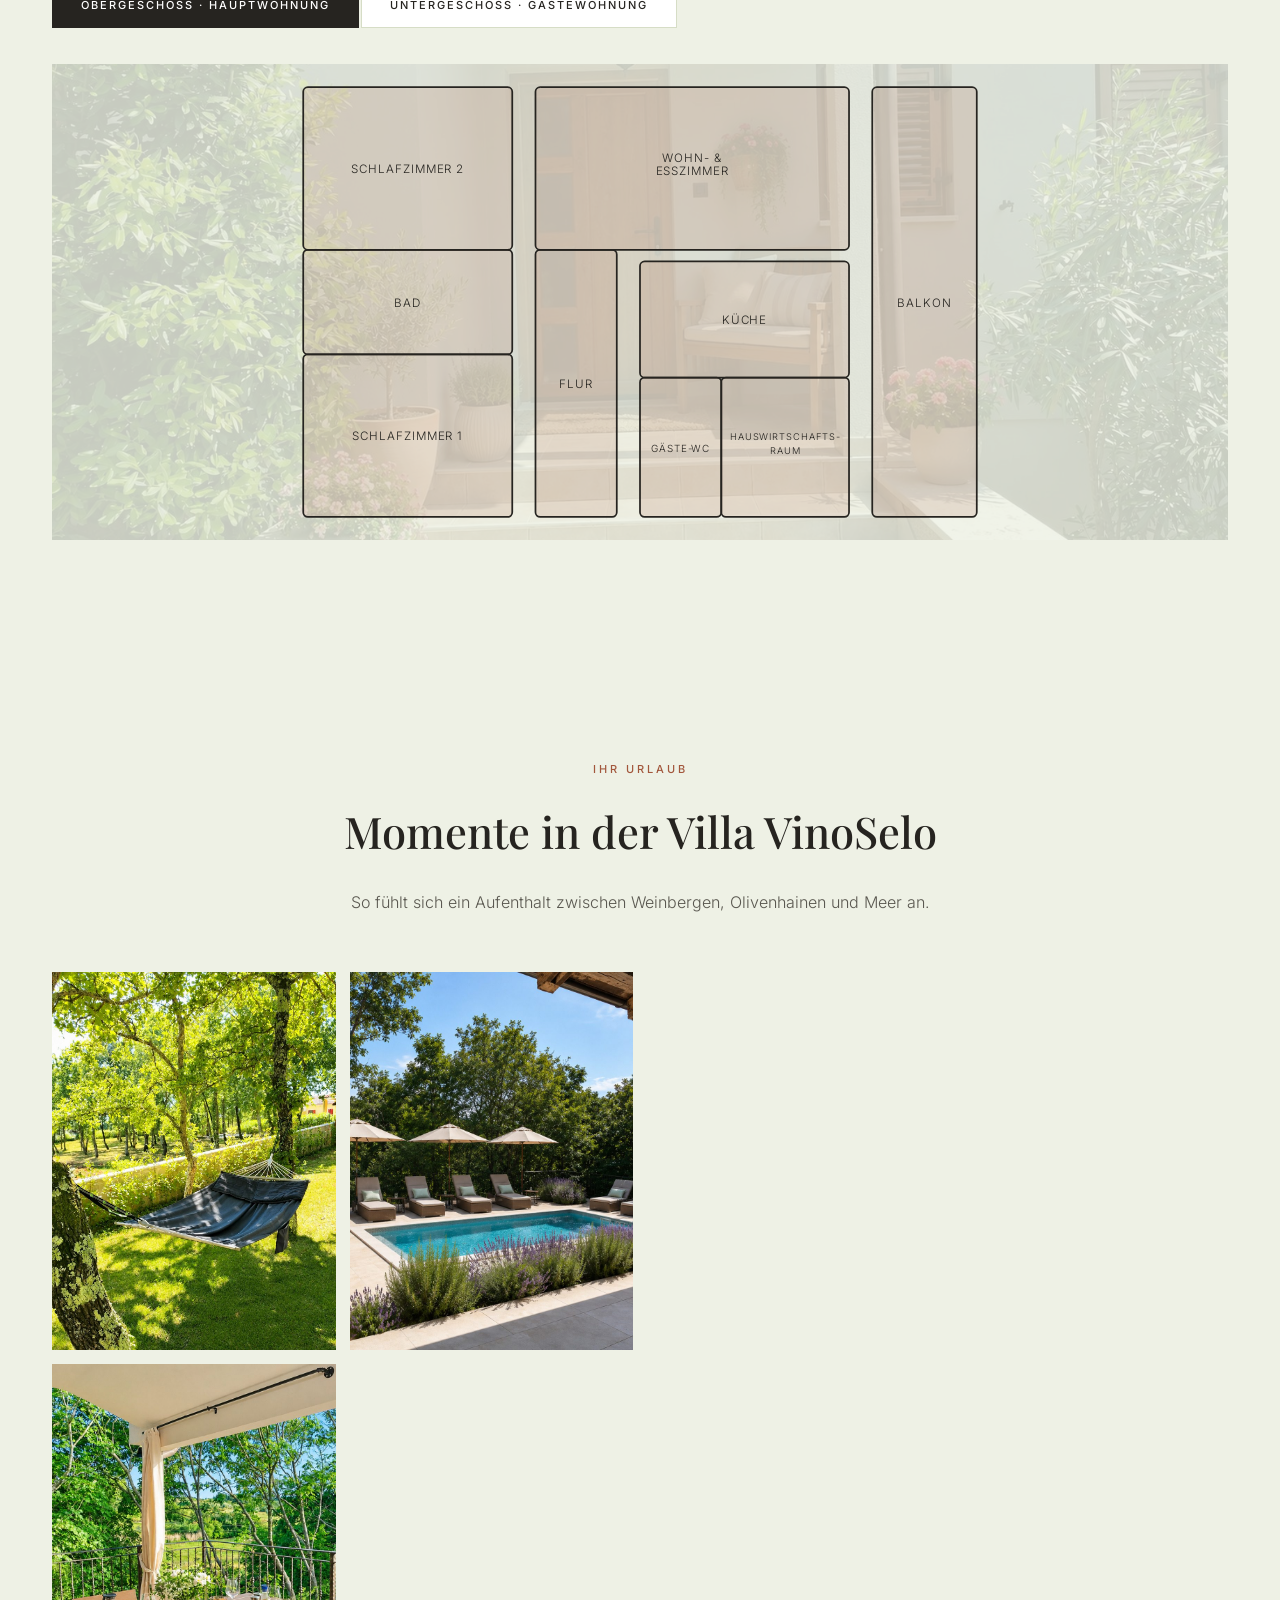
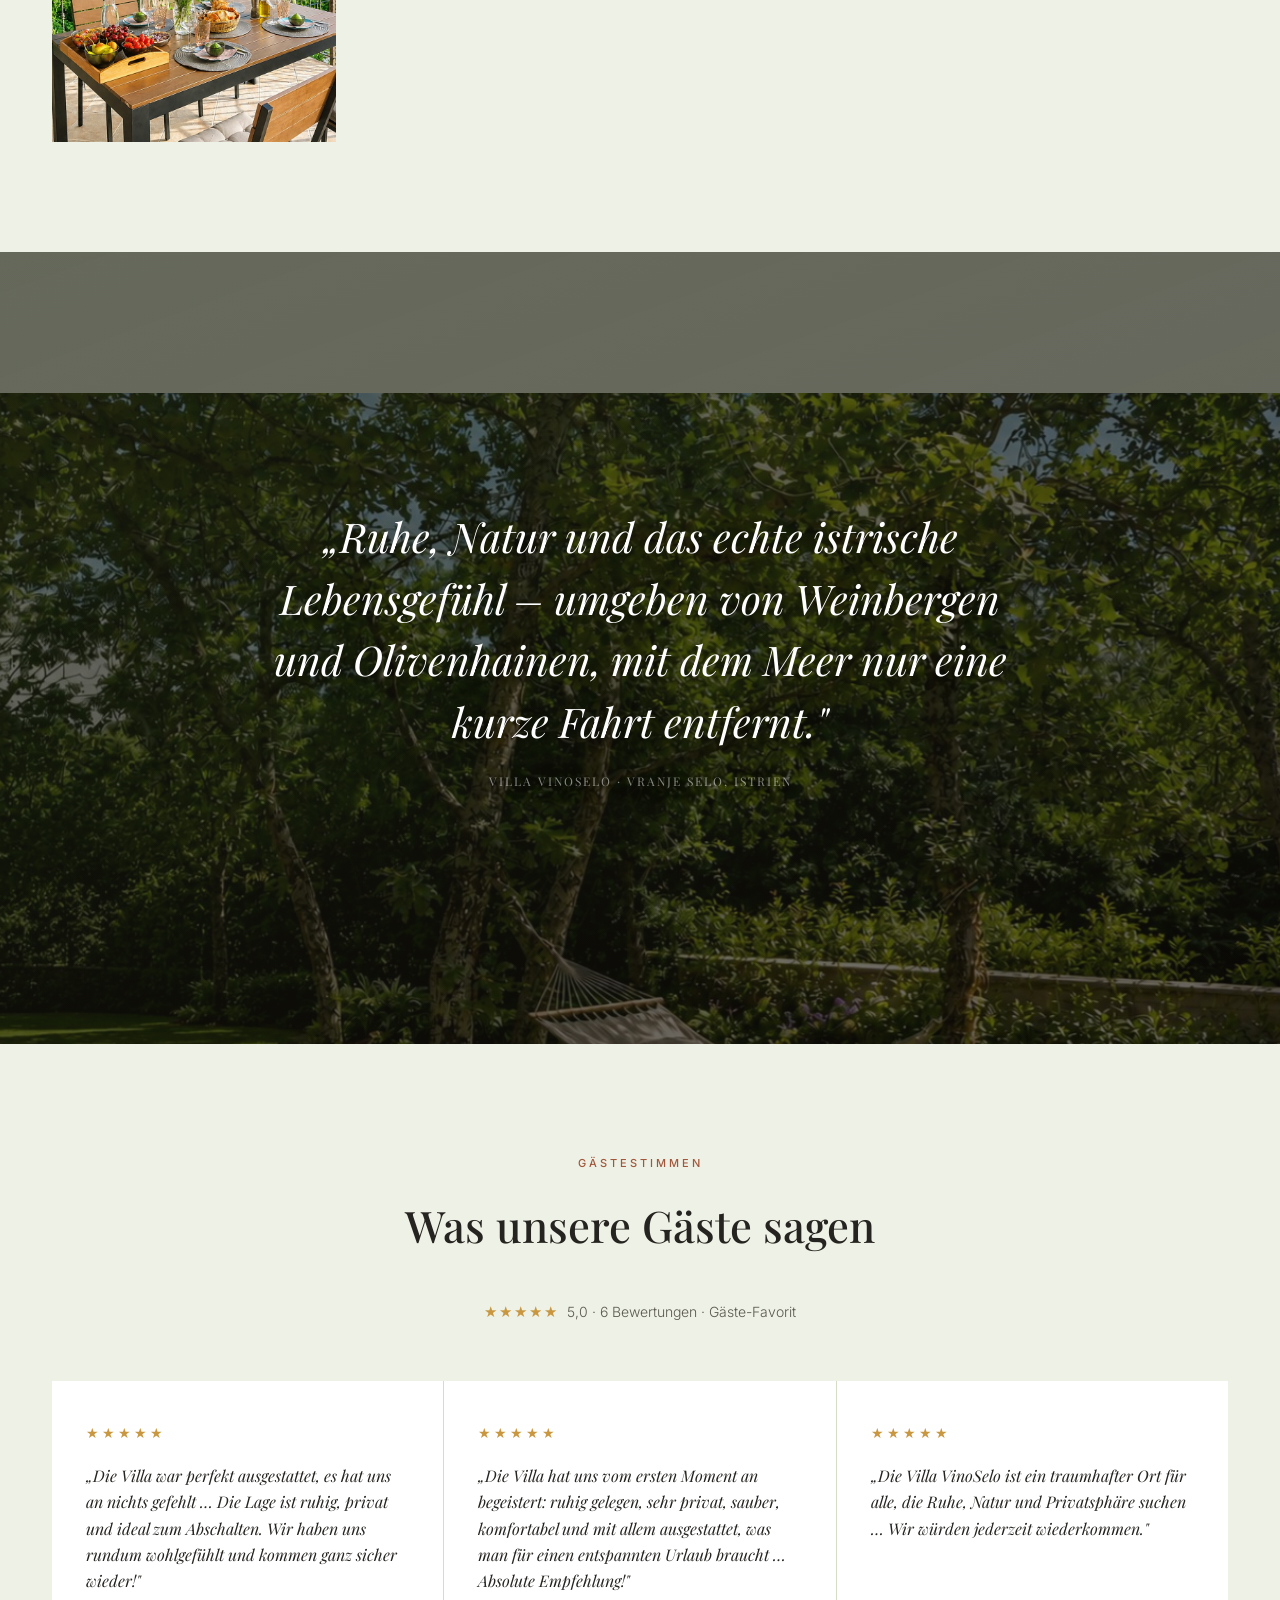
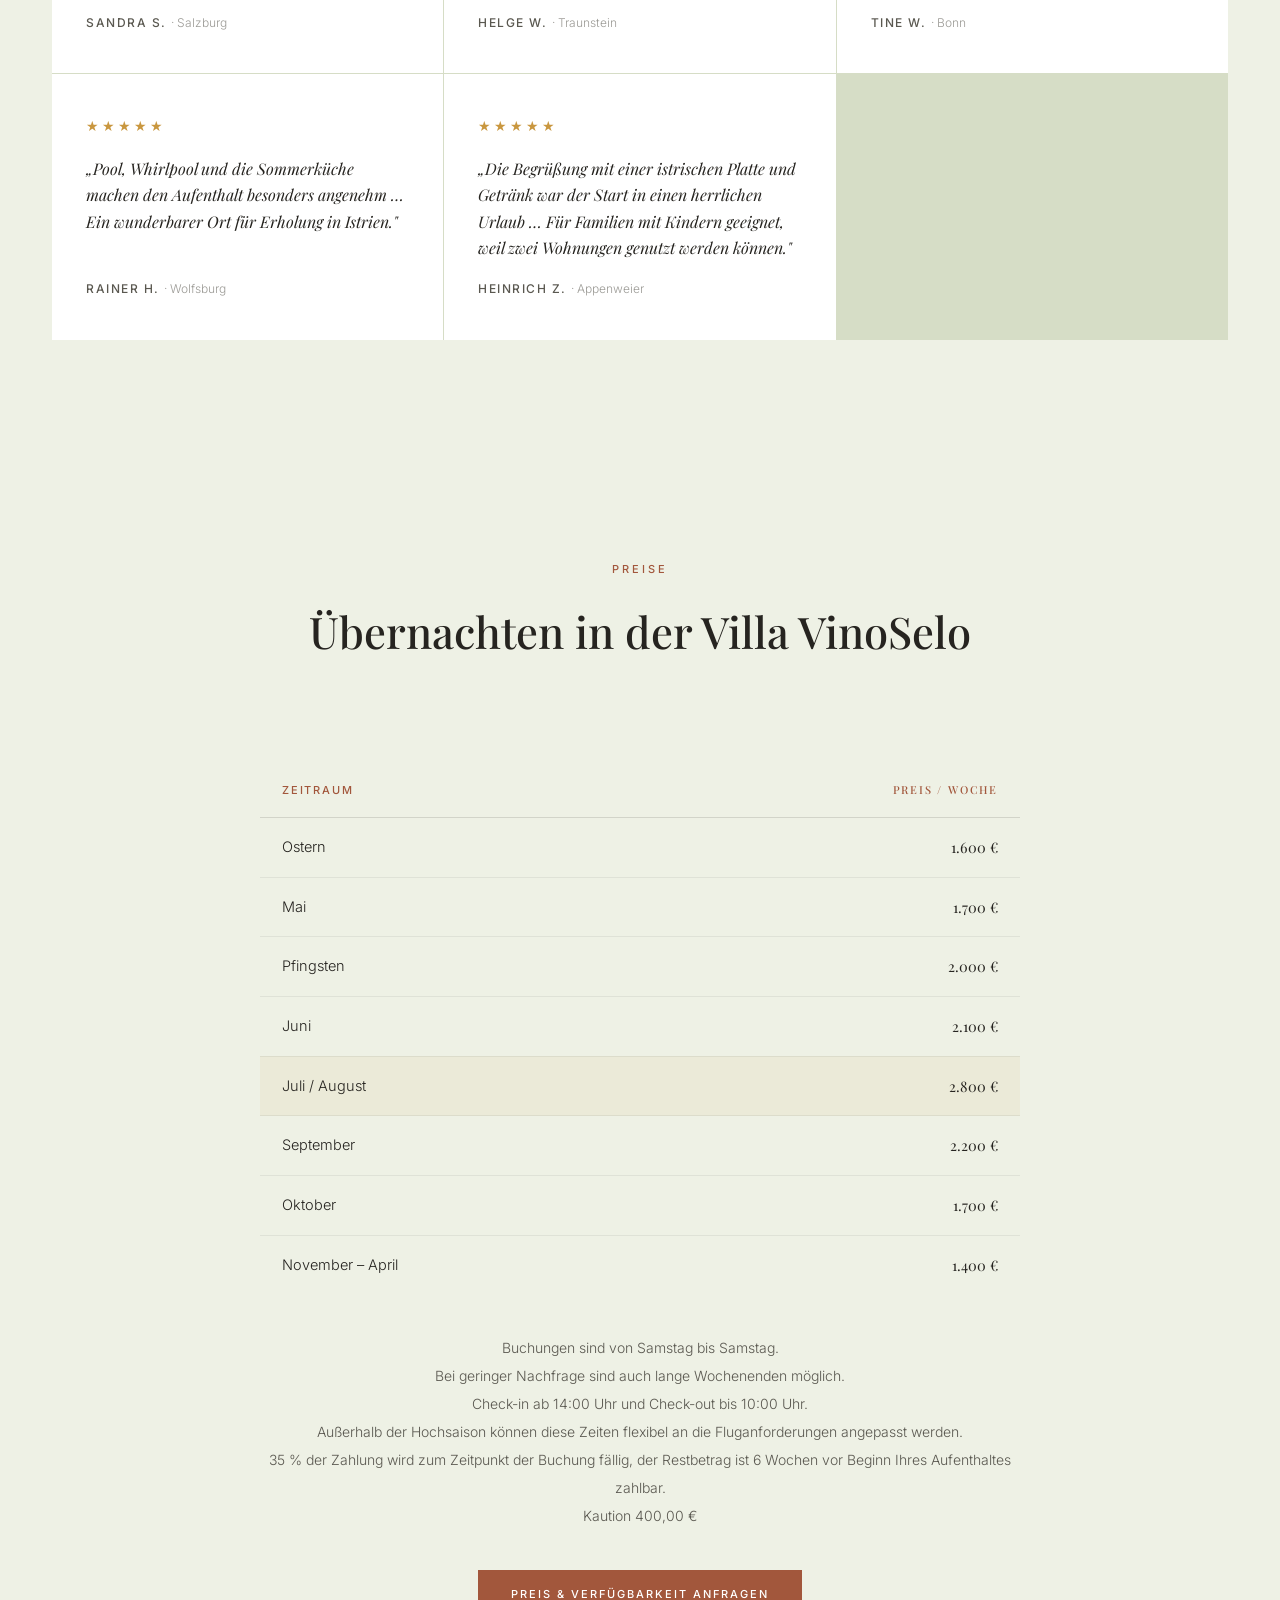
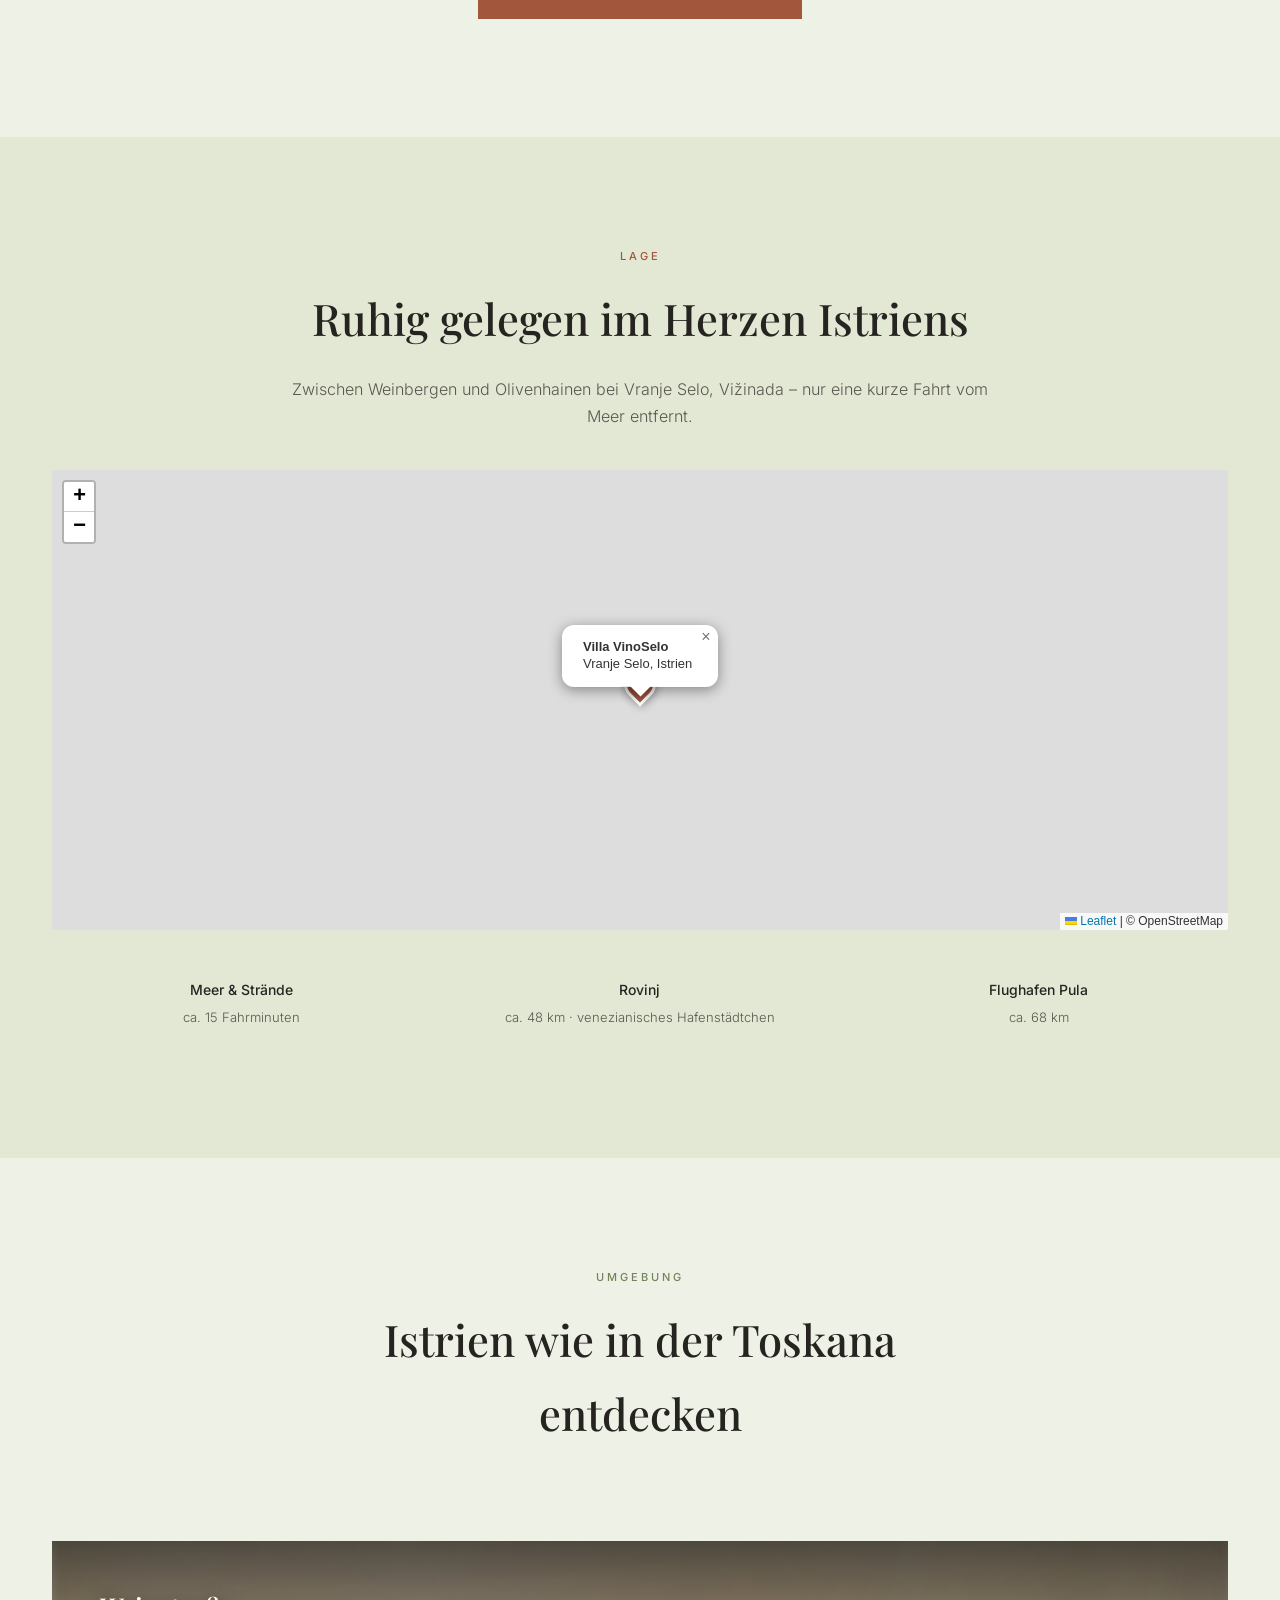
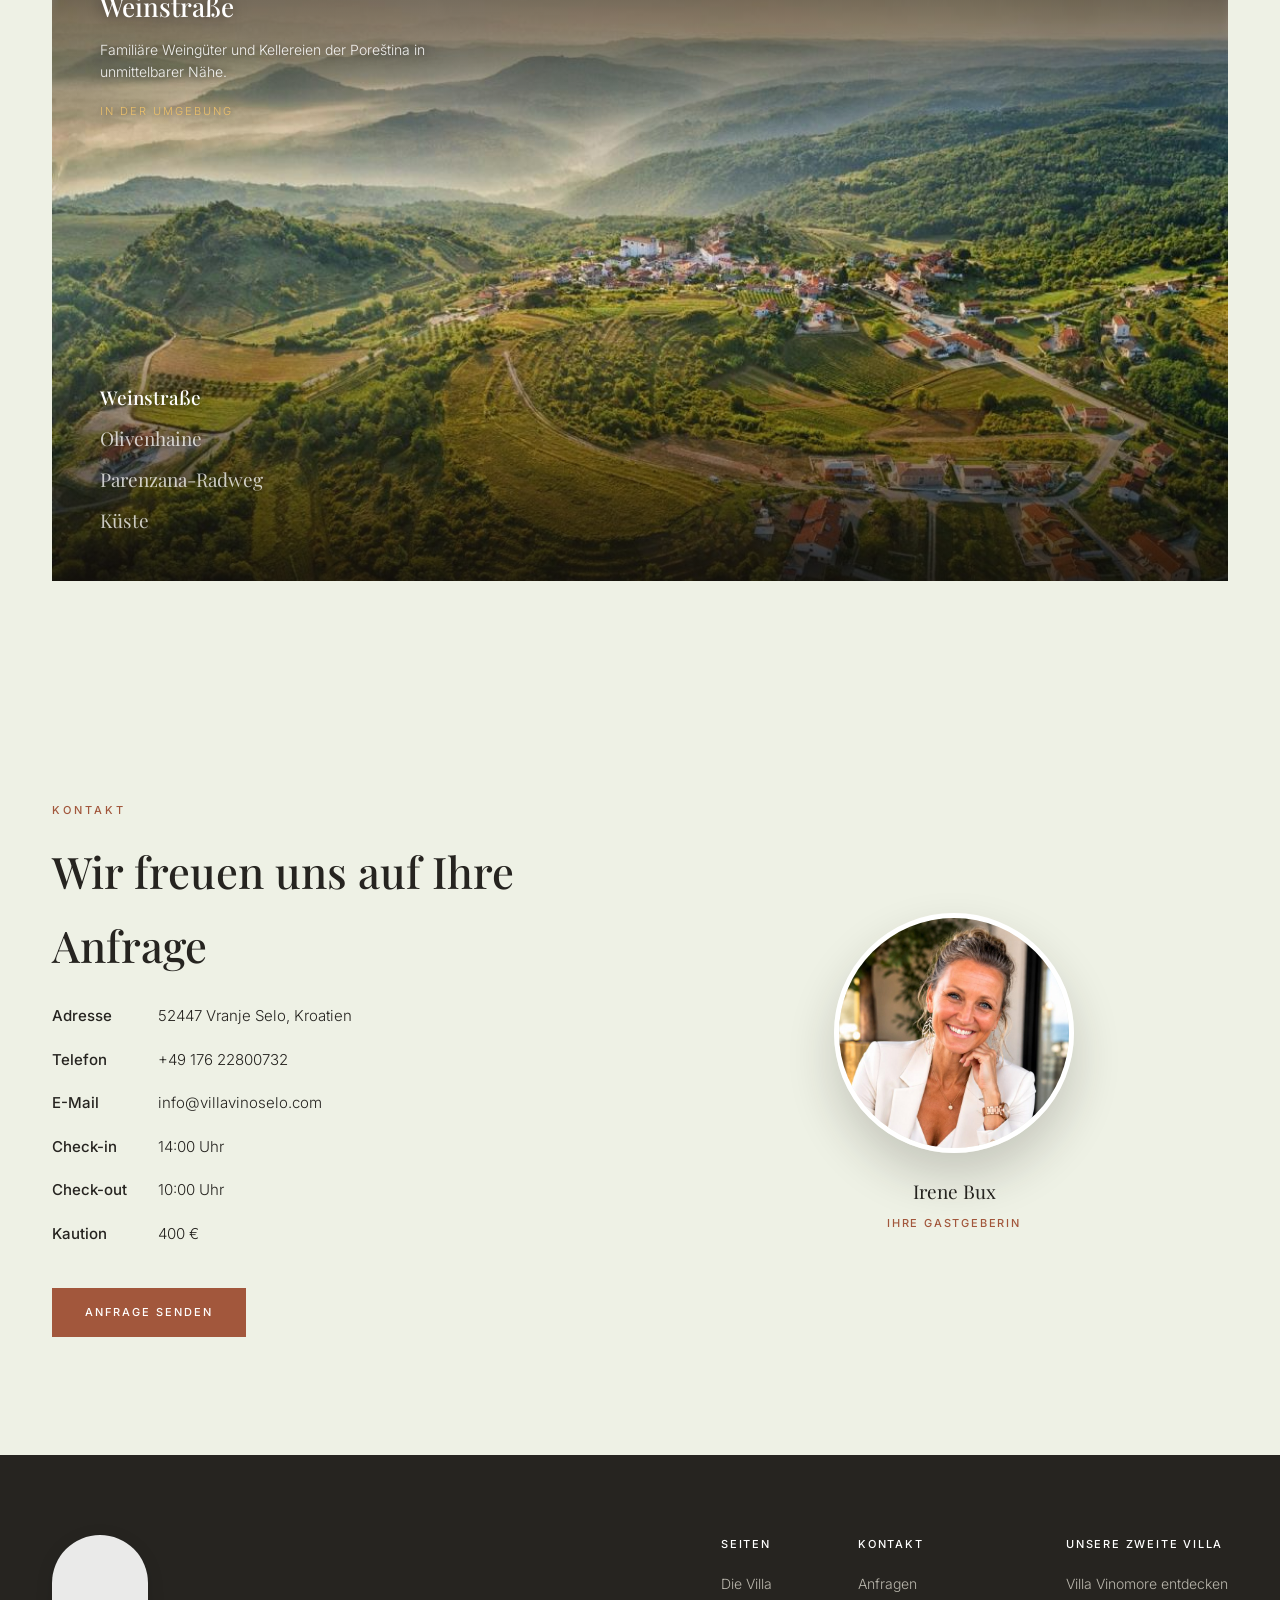
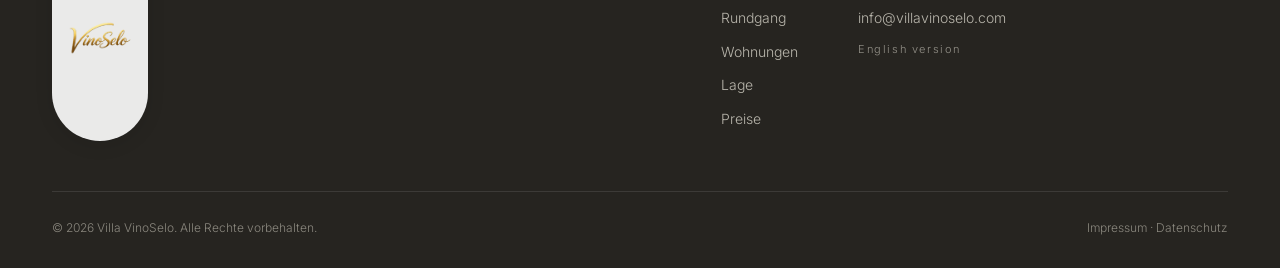
==== commit fb5b3b1c: "Add discreet footer cross-link to sister site Villa Vinomore Third footer column linking to villavin" ====
--- a/index.html
+++ b/index.html
@@ -59,7 +59,7 @@
 <link rel="preload" as="image" href="hausansicht-front.jpg">
 <link rel="stylesheet" href="fonts/fonts.css?v=1">
 <link rel="stylesheet" href="leaflet/leaflet.min.css">
-<link rel="stylesheet" href="style.css?v=33">
+<link rel="stylesheet" href="style.css?v=35">
 </head>
 <body>
 
@@ -505,6 +505,10 @@
           <a href="#kontakt">Anfragen</a>
           <a href="mailto:info@villavinoselo.com">info@villavinoselo.com</a>
           <a href="index-en.html" class="lang-switch">English version</a>
+        </div>
+        <div class="fc">
+          <h4>Unsere zweite Villa</h4>
+          <a href="https://www.villavinomore.com/" target="_blank" rel="noopener">Villa Vinomore entdecken</a>
         </div>
       </div>
     </div>
--- a/style.css
+++ b/style.css
@@ -345,6 +345,7 @@
   .section { padding: 80px 0; }
   .ft { flex-direction: column; }
   .ft .logo-mark { align-self: flex-start; }
+  .fl { flex-wrap: wrap; gap: 32px 40px; }
   .cg-glow { display: none; }
 
   /* Bildcontainer folgen auf Mobil dem echten Bildformat (kein Seitenbeschnitt) */
@@ -360,15 +361,15 @@
   .ts-info h3 { font-size: 21px; text-shadow: 0 1px 20px rgba(8,6,4,.95); }
   .ts-info p { font-size: 12px; text-shadow: 0 1px 12px rgba(8,6,4,.95); }
 
-  /* Vollbild-Galerien: ganzes Bild in voller Breite (kein Beschnitt), Text/Rubriken darunter */
-  .fw-gallery { height: auto; overflow: visible; margin-top: 56px; }
+  /* Vollbild-Galerien: Rubriken oben, dann ganzes Bild (kein Beschnitt), dann Beschreibung */
+  .fw-gallery { height: auto; overflow: visible; margin-top: 56px; display: flex; flex-direction: column; }
   .fw-img { height: auto; aspect-ratio: auto; object-fit: contain; }
   .fw-ov { display: none; }
   .fw-caption { position: static; left: auto; top: auto; max-width: 100%; margin-top: 16px; color: var(--charcoal); }
   .fw-caption h3 { font-size: 20px; color: var(--charcoal); text-shadow: none; }
   .fw-caption p { font-size: 13px; color: var(--ink); text-shadow: none; }
   .fw-caption .fw-dist { color: var(--terra); text-shadow: none; }
-  .fw-labels { position: static; flex-direction: row; flex-wrap: wrap; gap: 8px 20px; margin-top: 14px; }
+  .fw-labels { position: static; order: -1; flex-direction: row; flex-wrap: wrap; gap: 8px 20px; margin: 0 0 18px; }
   .fw-label { font-size: 16px; color: rgba(38,36,32,.5); text-shadow: none; }
   .fw-label:hover { color: rgba(38,36,32,.75); }
   .fw-label.on { color: var(--terra); }
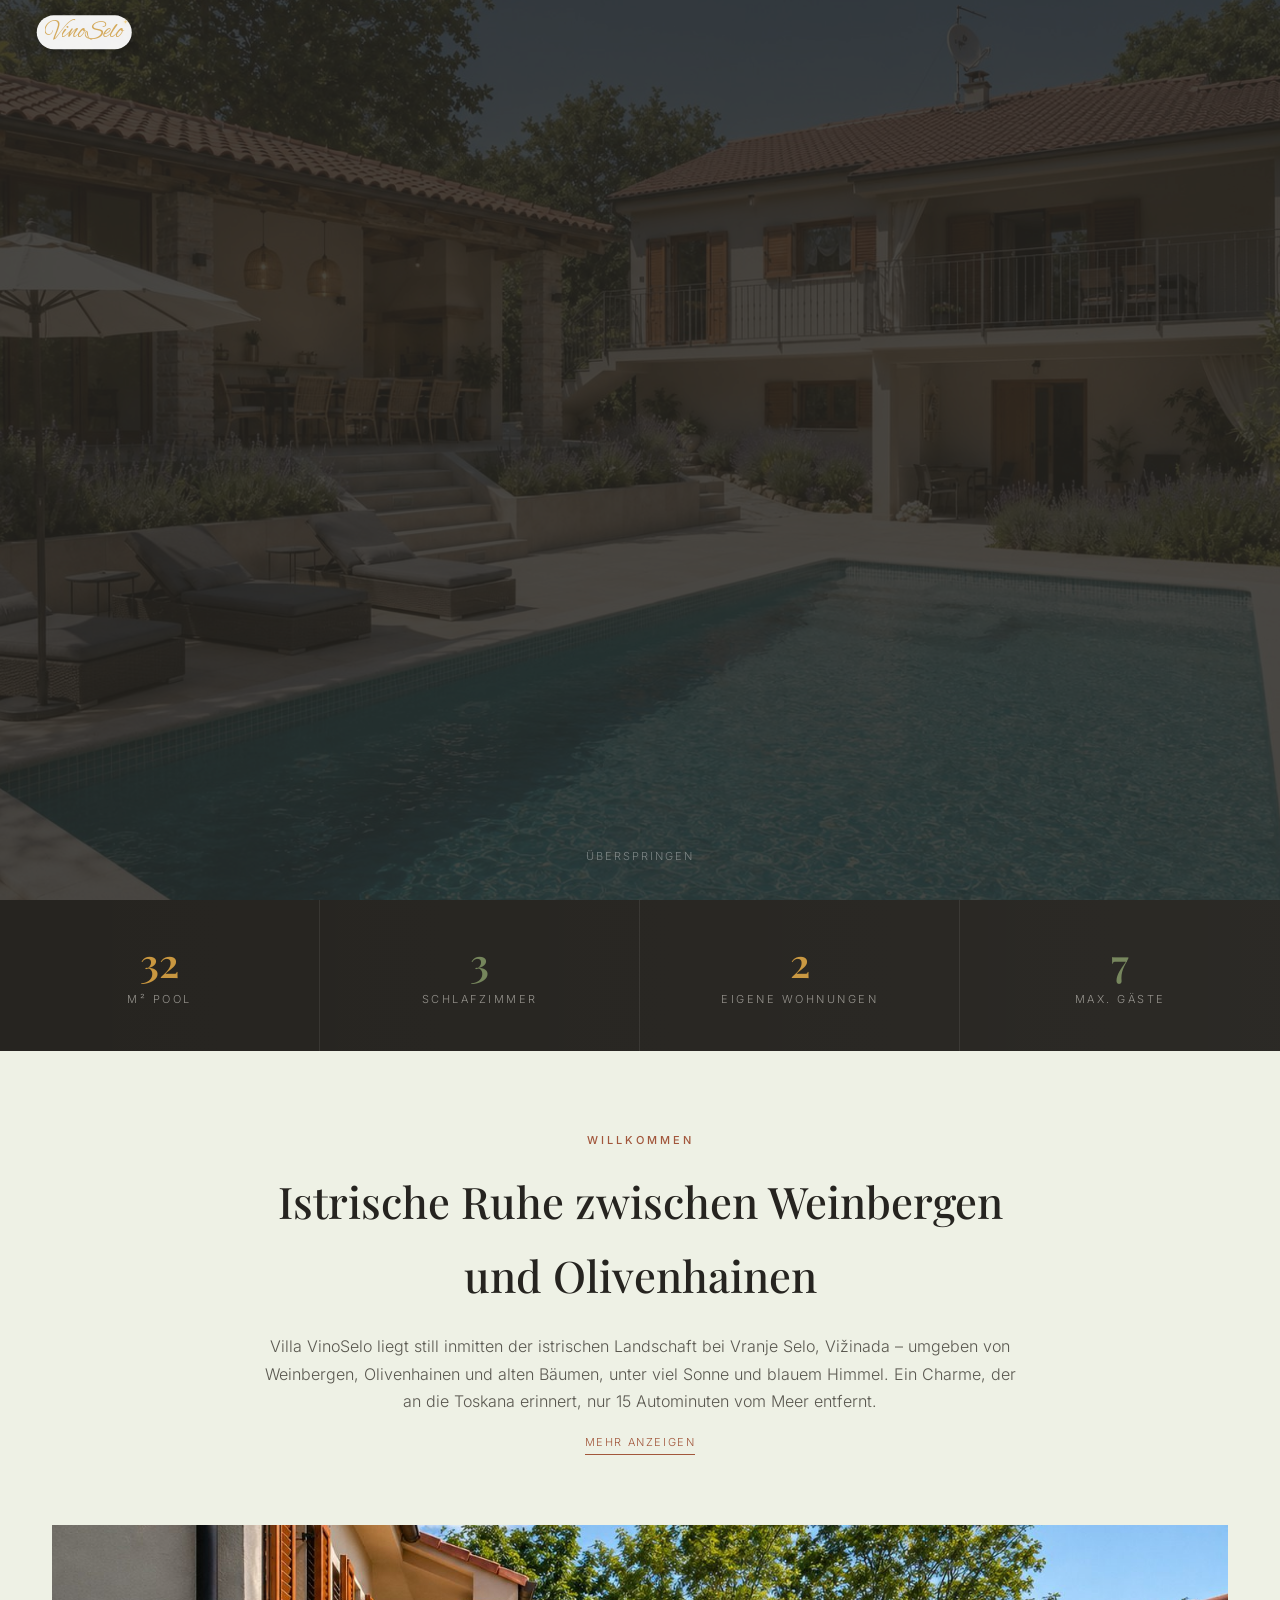
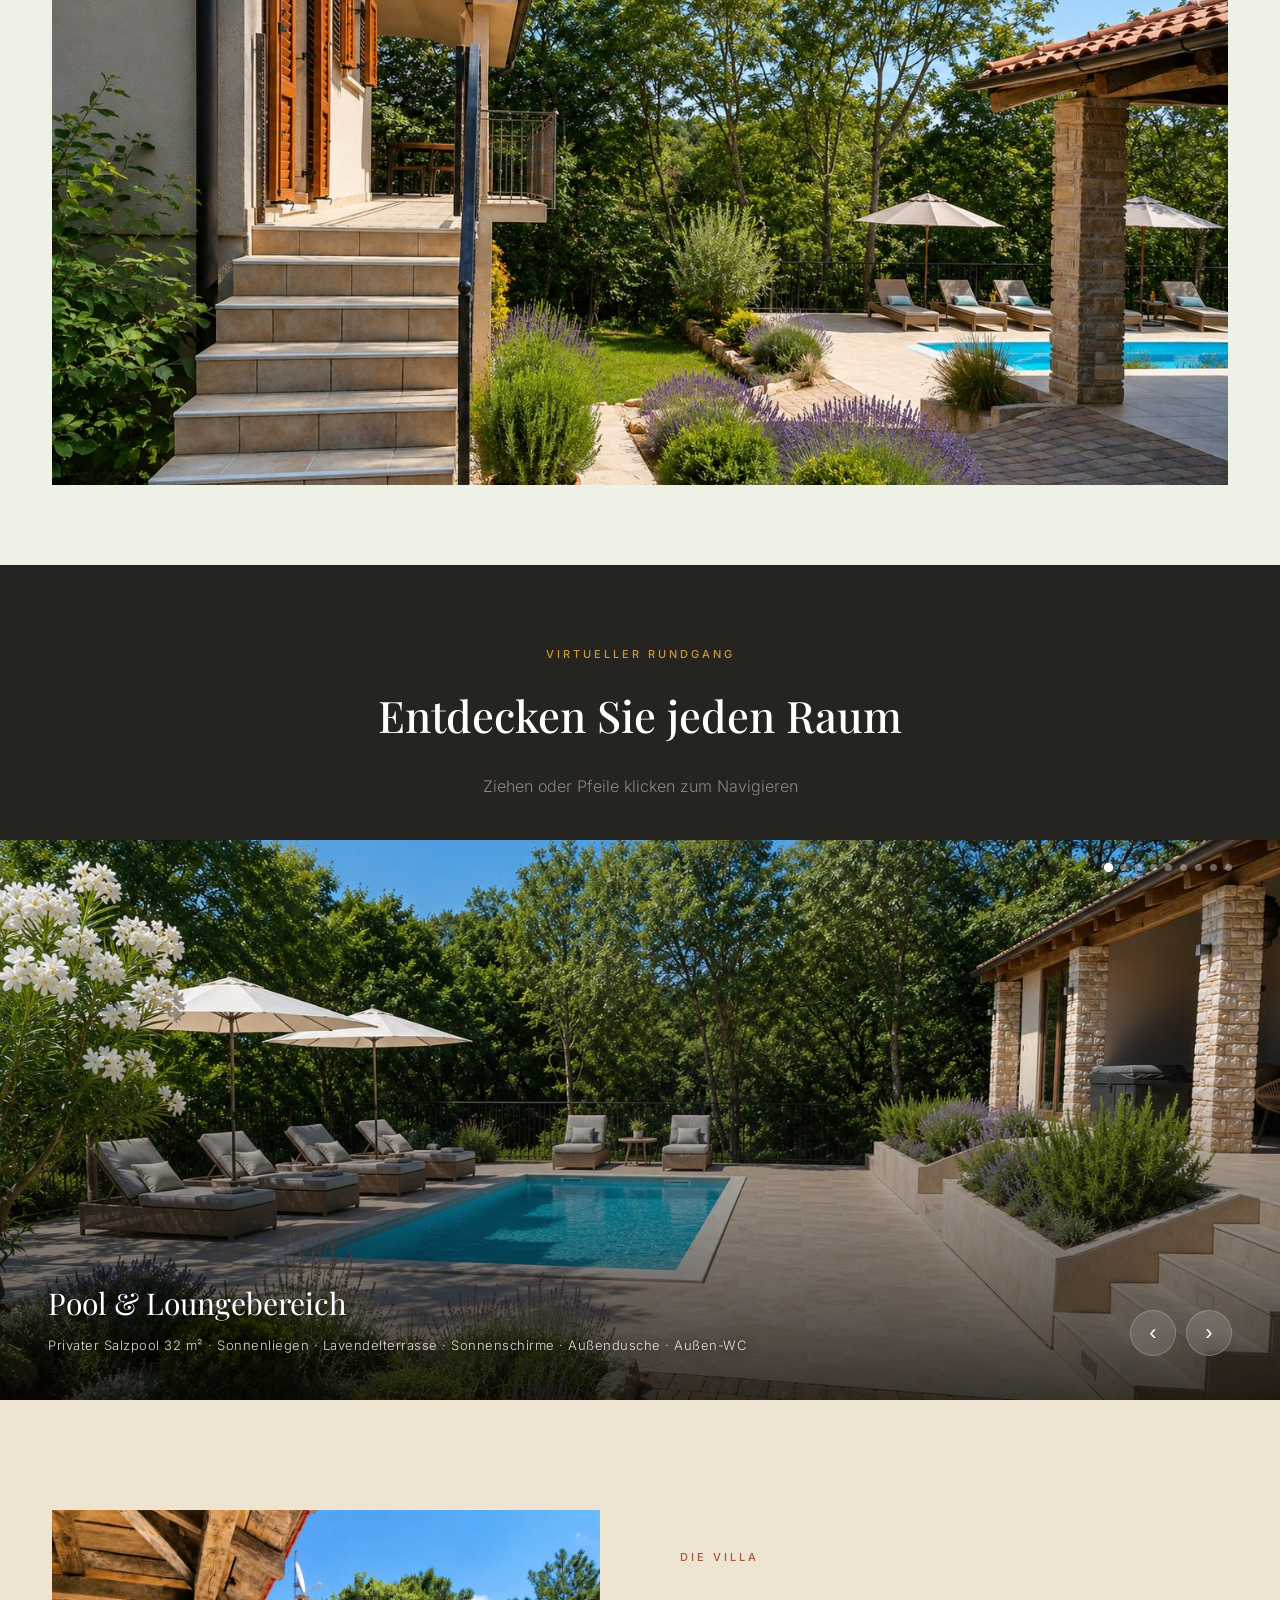
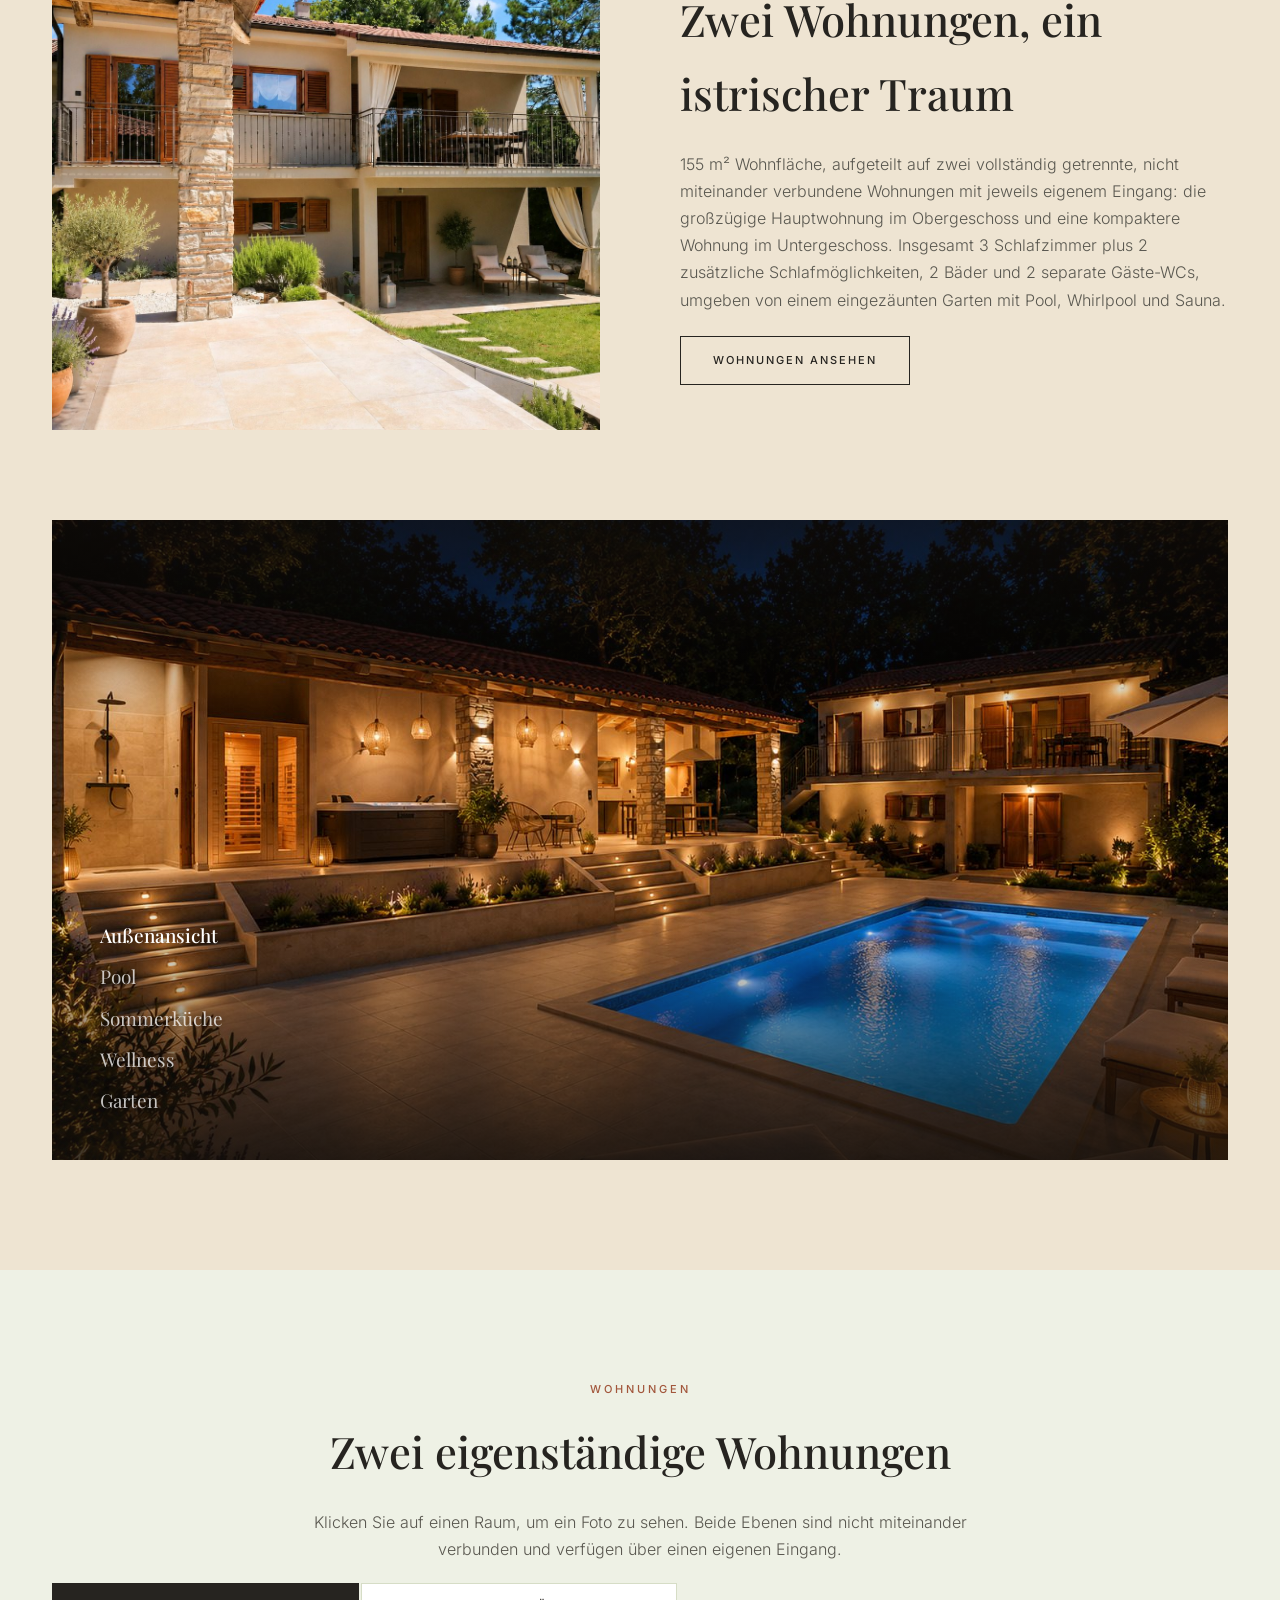
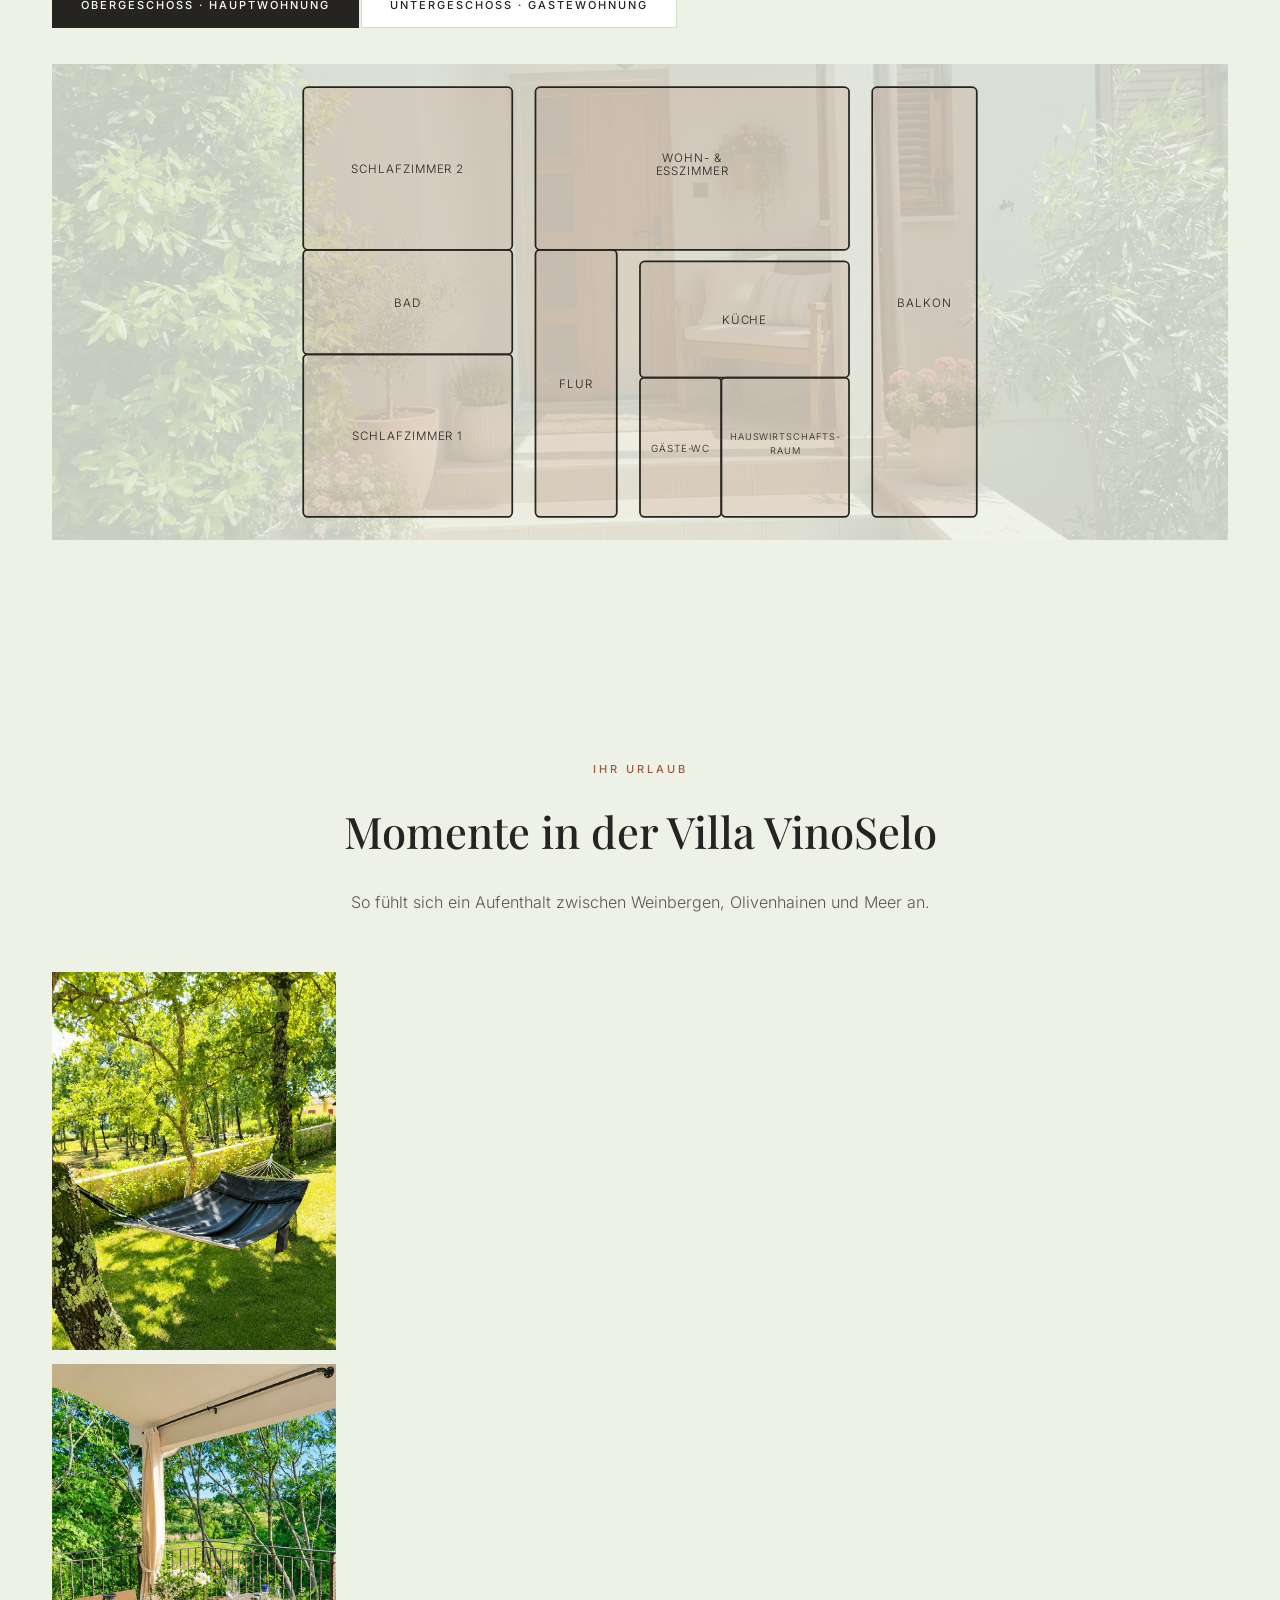
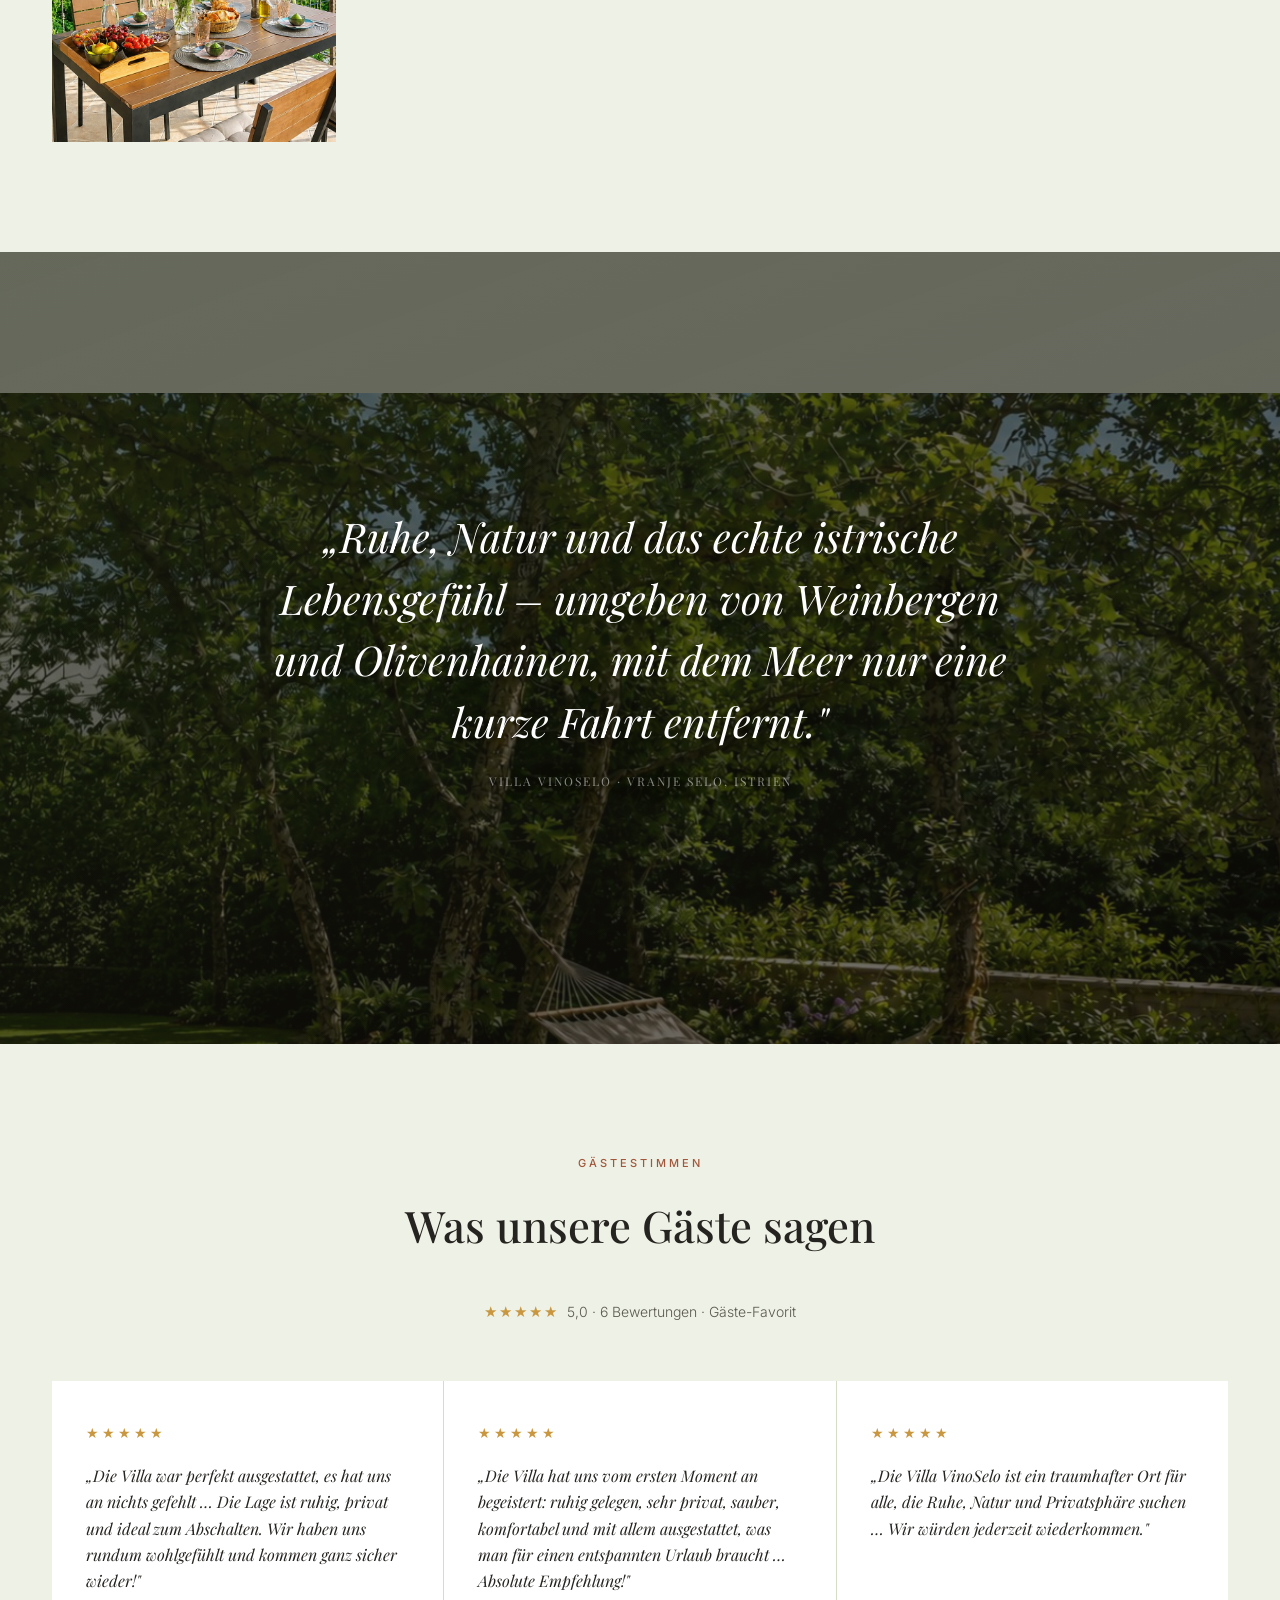
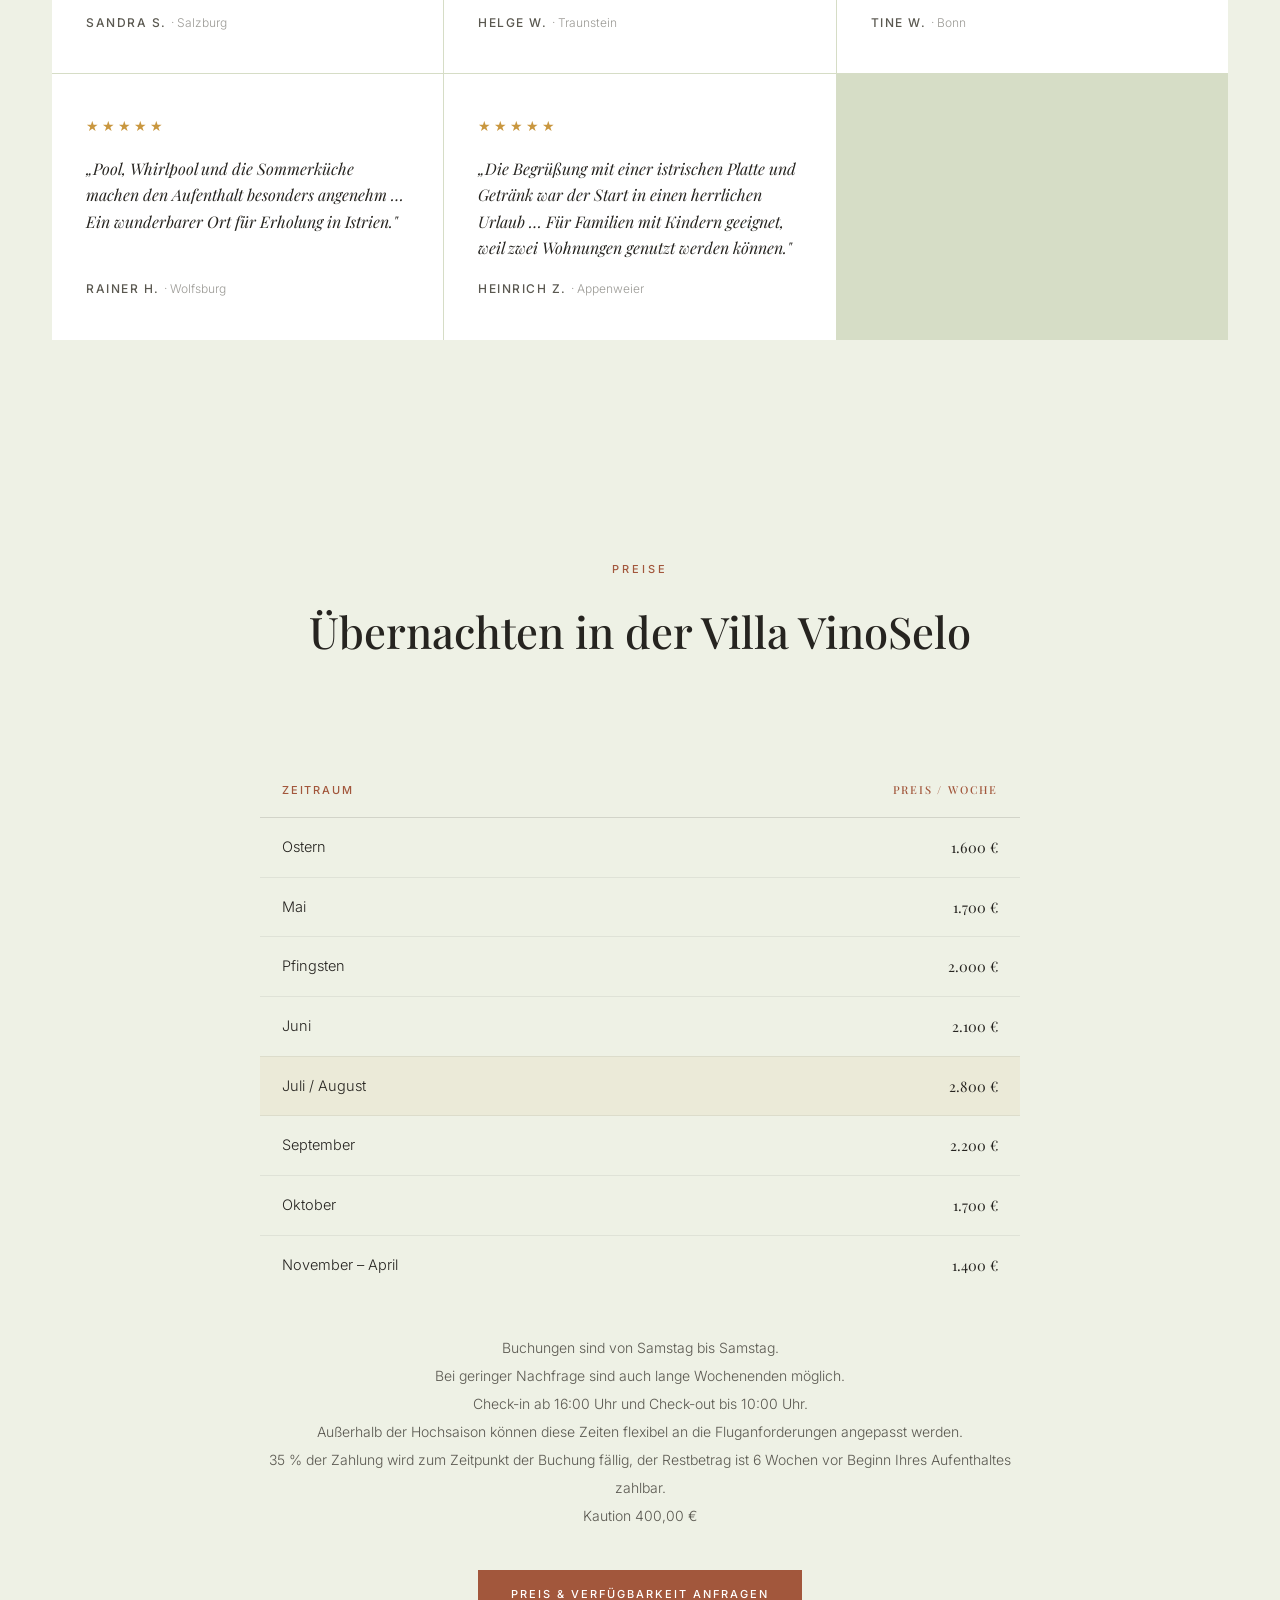
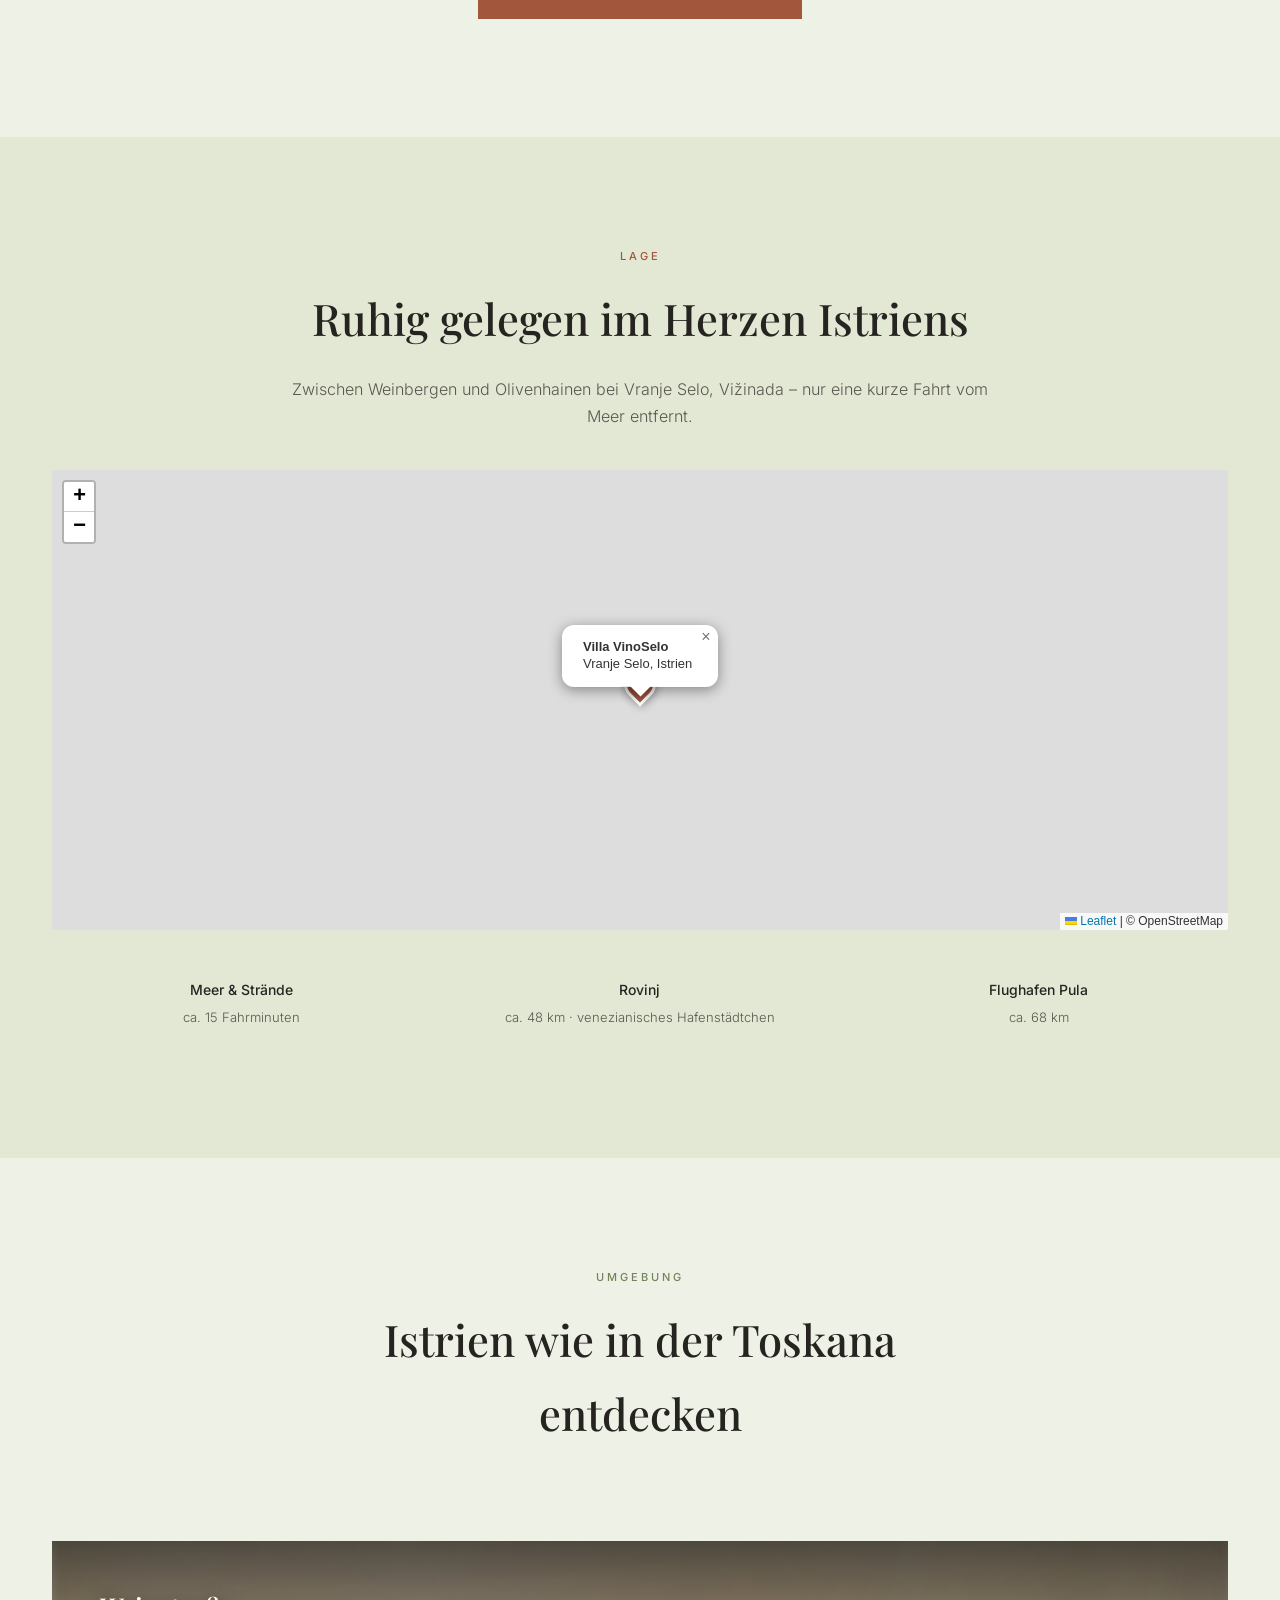
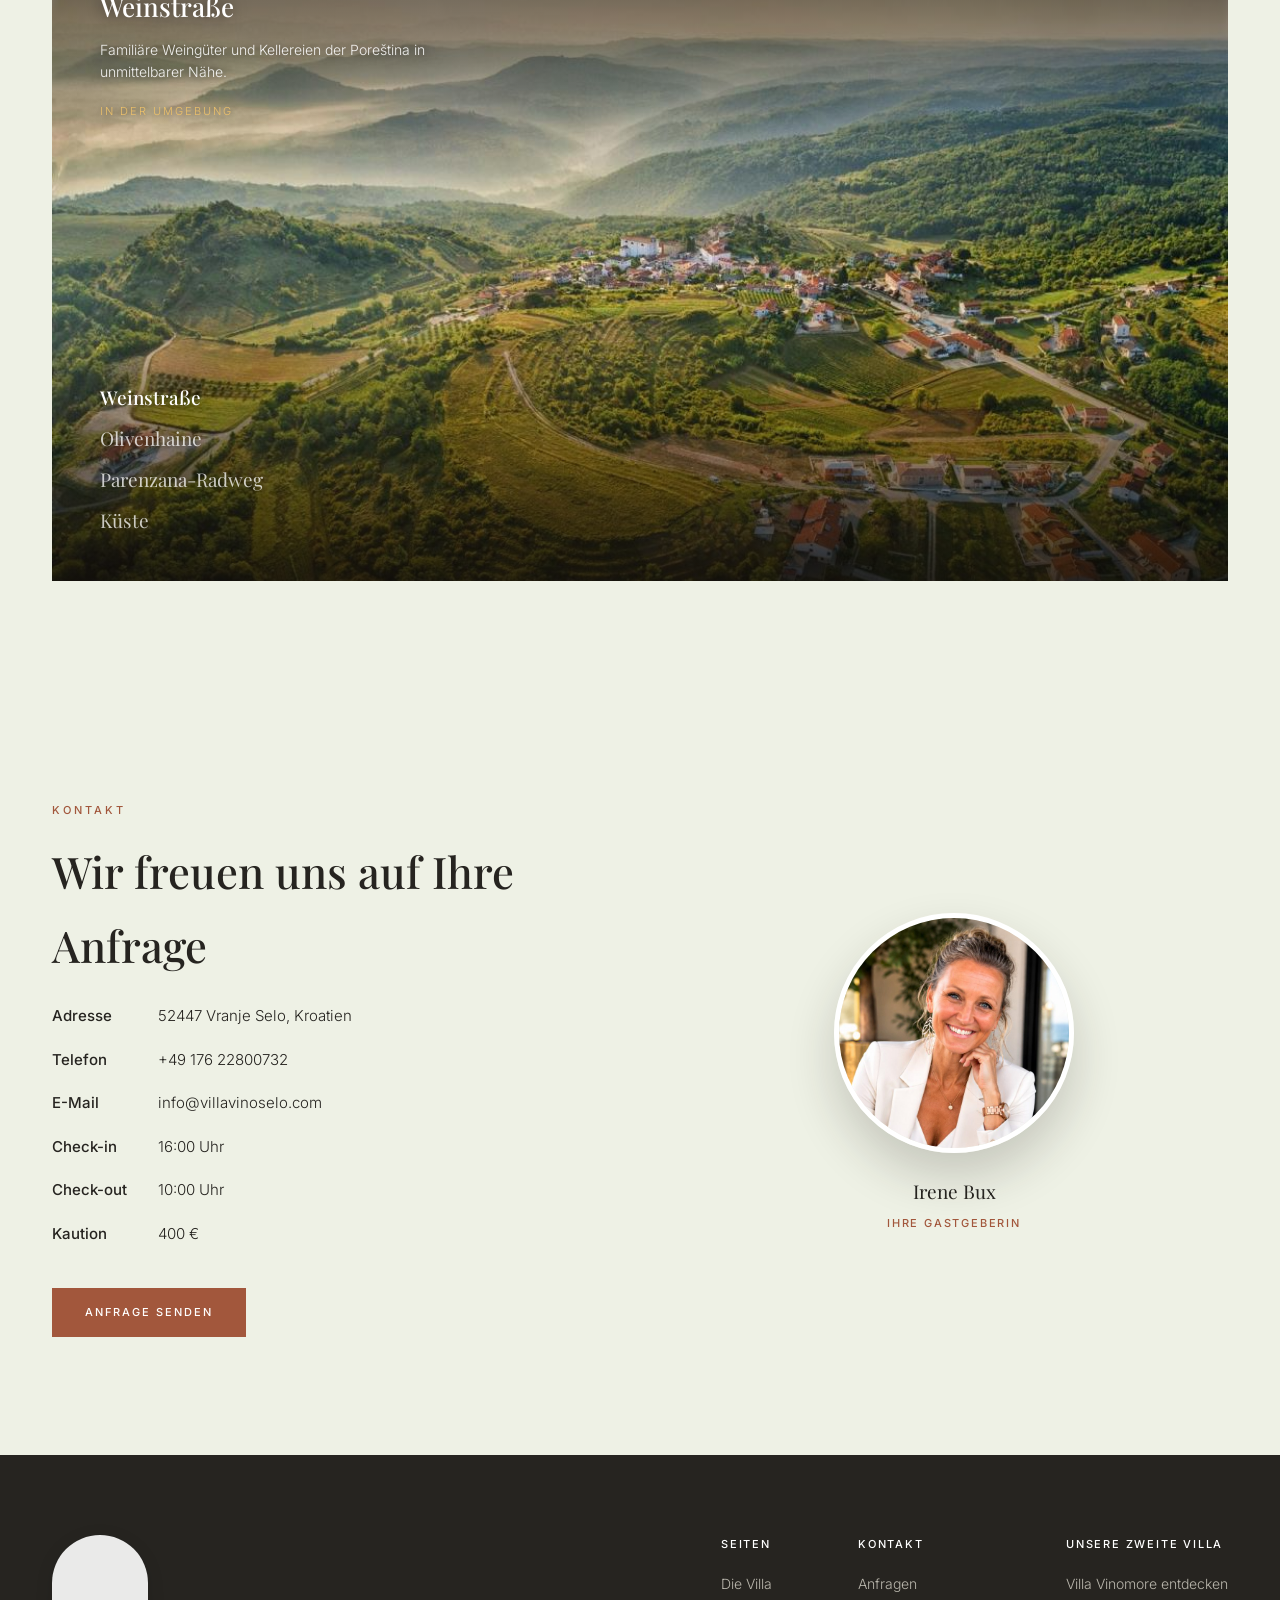
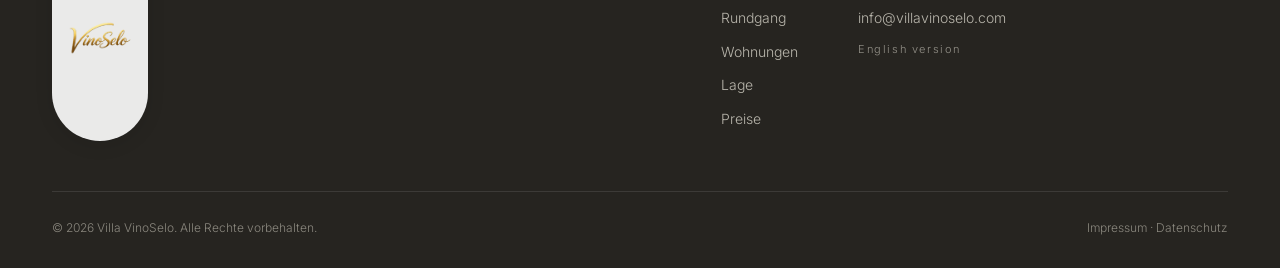
==== commit dba3c7c2: "Change check-in time from 14:00 to 16:00 Applied to both language versions, in the house-rules parag" ====
--- a/index.html
+++ b/index.html
@@ -409,7 +409,7 @@
       <p style="font-size:14px;line-height:2;color:var(--ink);">
         Buchungen sind von Samstag bis Samstag.<br>
         Bei geringer Nachfrage sind auch lange Wochenenden möglich.<br>
-        Check-in ab 14:00 Uhr und Check-out bis 10:00 Uhr.<br>
+        Check-in ab 16:00 Uhr und Check-out bis 10:00 Uhr.<br>
         Außerhalb der Hochsaison können diese Zeiten flexibel an die Fluganforderungen angepasst werden.<br>
         35 % der Zahlung wird zum Zeitpunkt der Buchung fällig, der Restbetrag ist 6 Wochen vor Beginn Ihres Aufenthaltes zahlbar.<br>
         Kaution 400,00 €
@@ -473,7 +473,7 @@
         <div class="il"><strong>Adresse</strong><span>52447 Vranje Selo, Kroatien</span></div>
         <div class="il"><strong>Telefon</strong><span><a href="tel:+4917622800732">+49 176 22800732</a></span></div>
         <div class="il"><strong>E-Mail</strong><span><a href="mailto:info@villavinoselo.com">info@villavinoselo.com</a></span></div>
-        <div class="il"><strong>Check-in</strong><span>14:00 Uhr</span></div>
+        <div class="il"><strong>Check-in</strong><span>16:00 Uhr</span></div>
         <div class="il"><strong>Check-out</strong><span>10:00 Uhr</span></div>
         <div class="il"><strong>Kaution</strong><span>400 €</span></div>
         <a href="#" class="btn btn-f" style="margin-top:24px;" onclick="openInquiry(); return false;"><span>Anfrage senden</span></a>
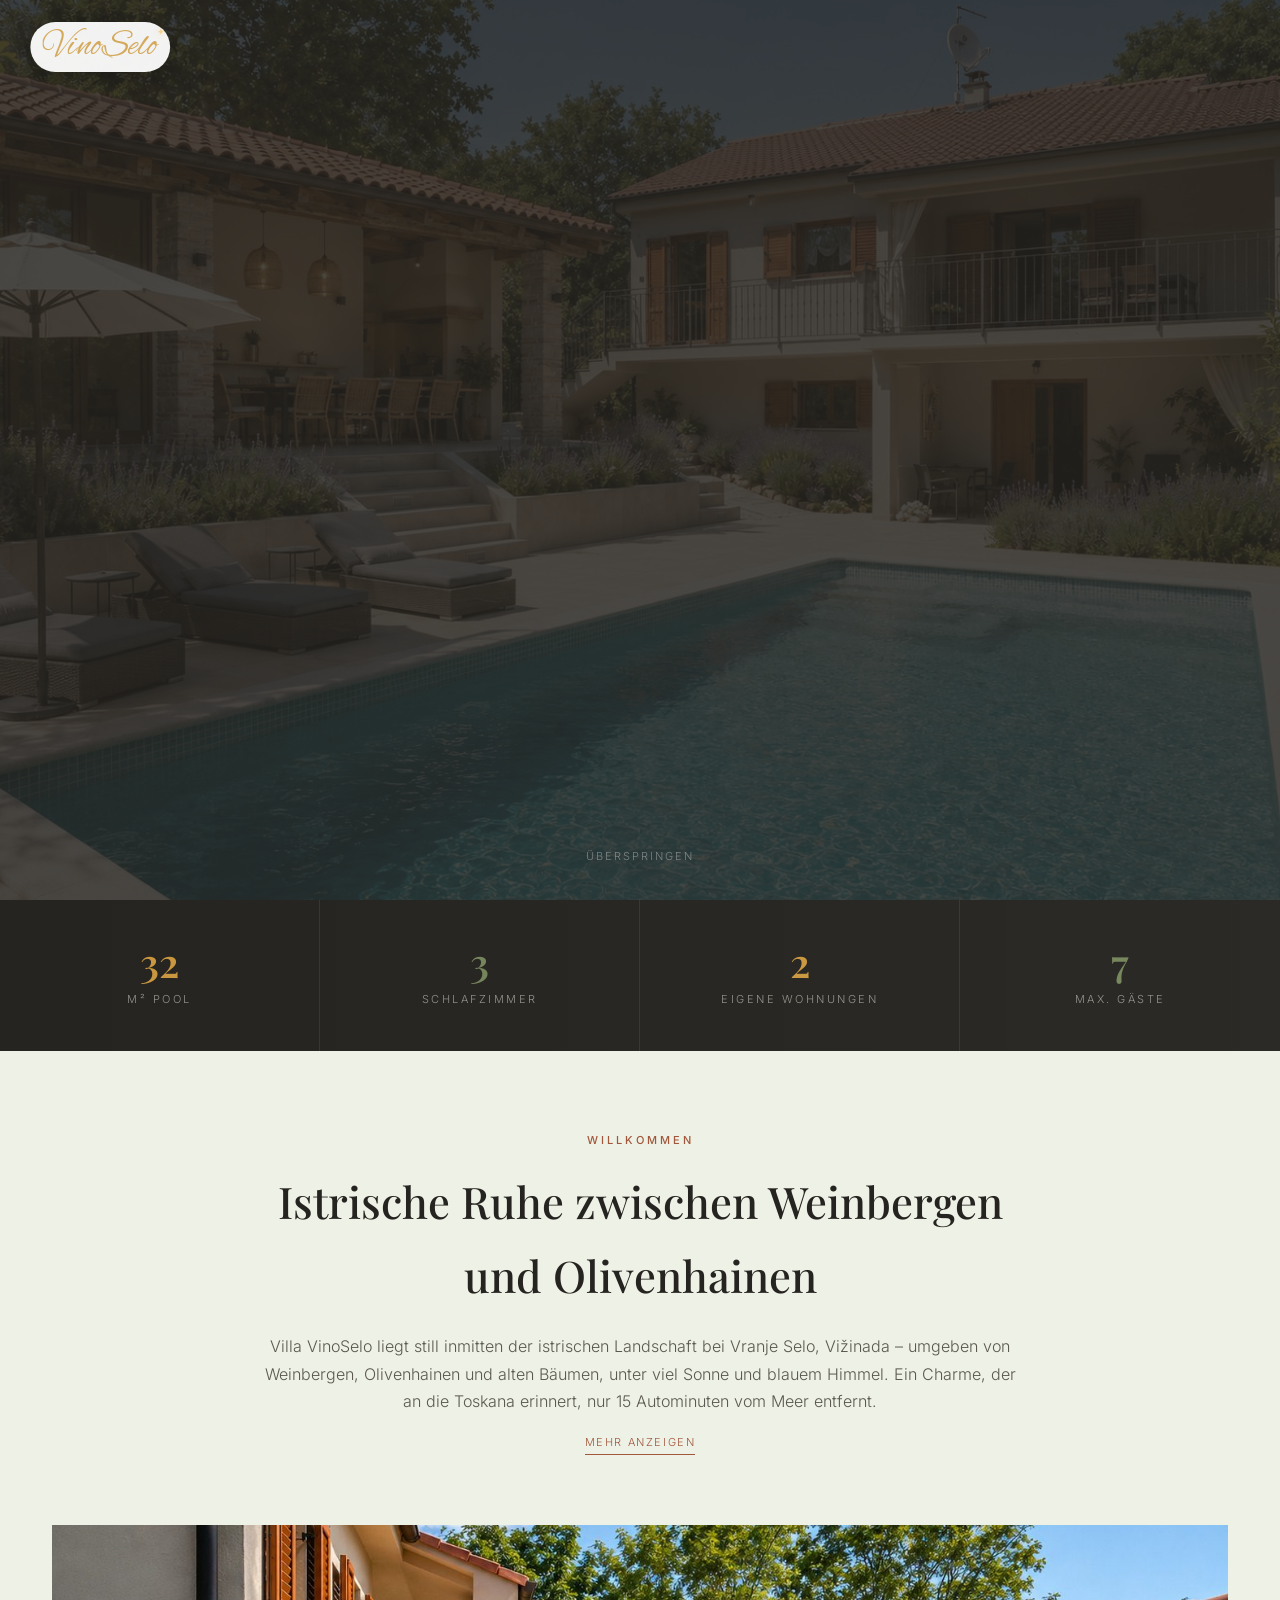
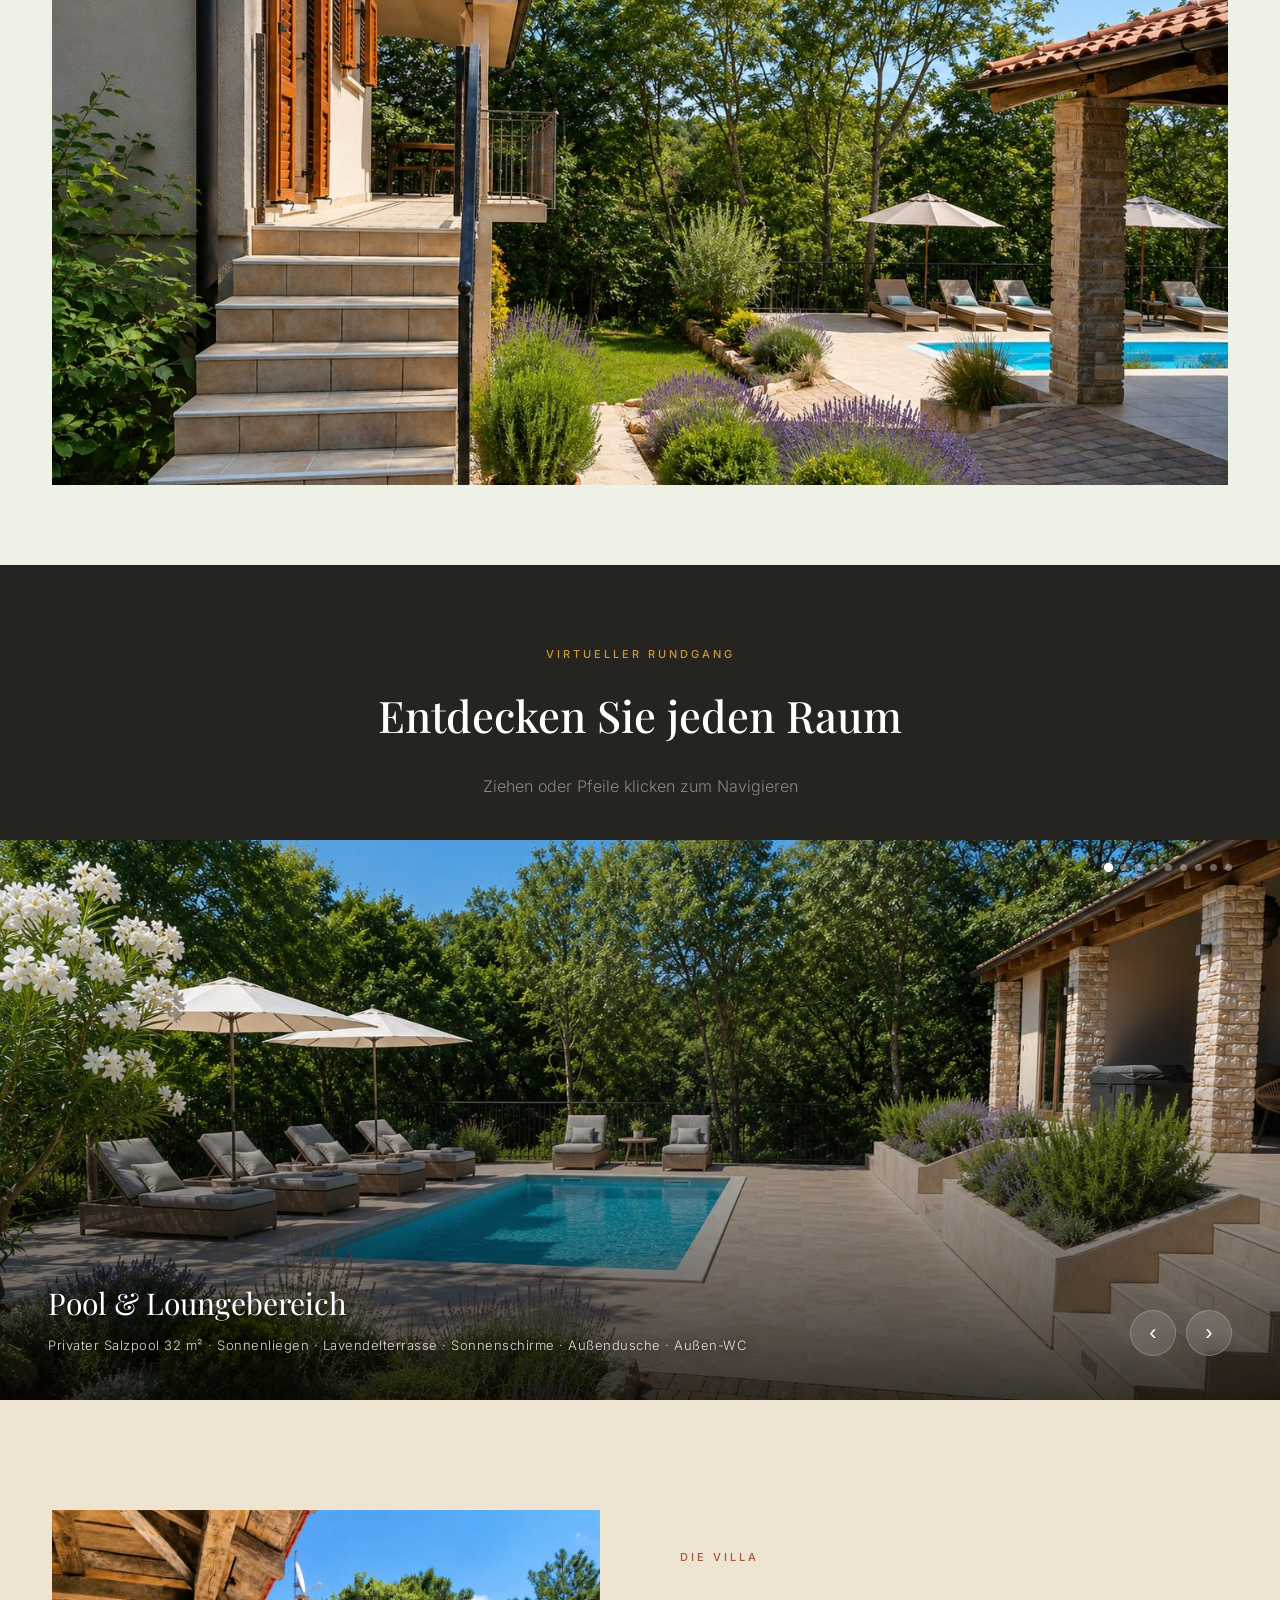
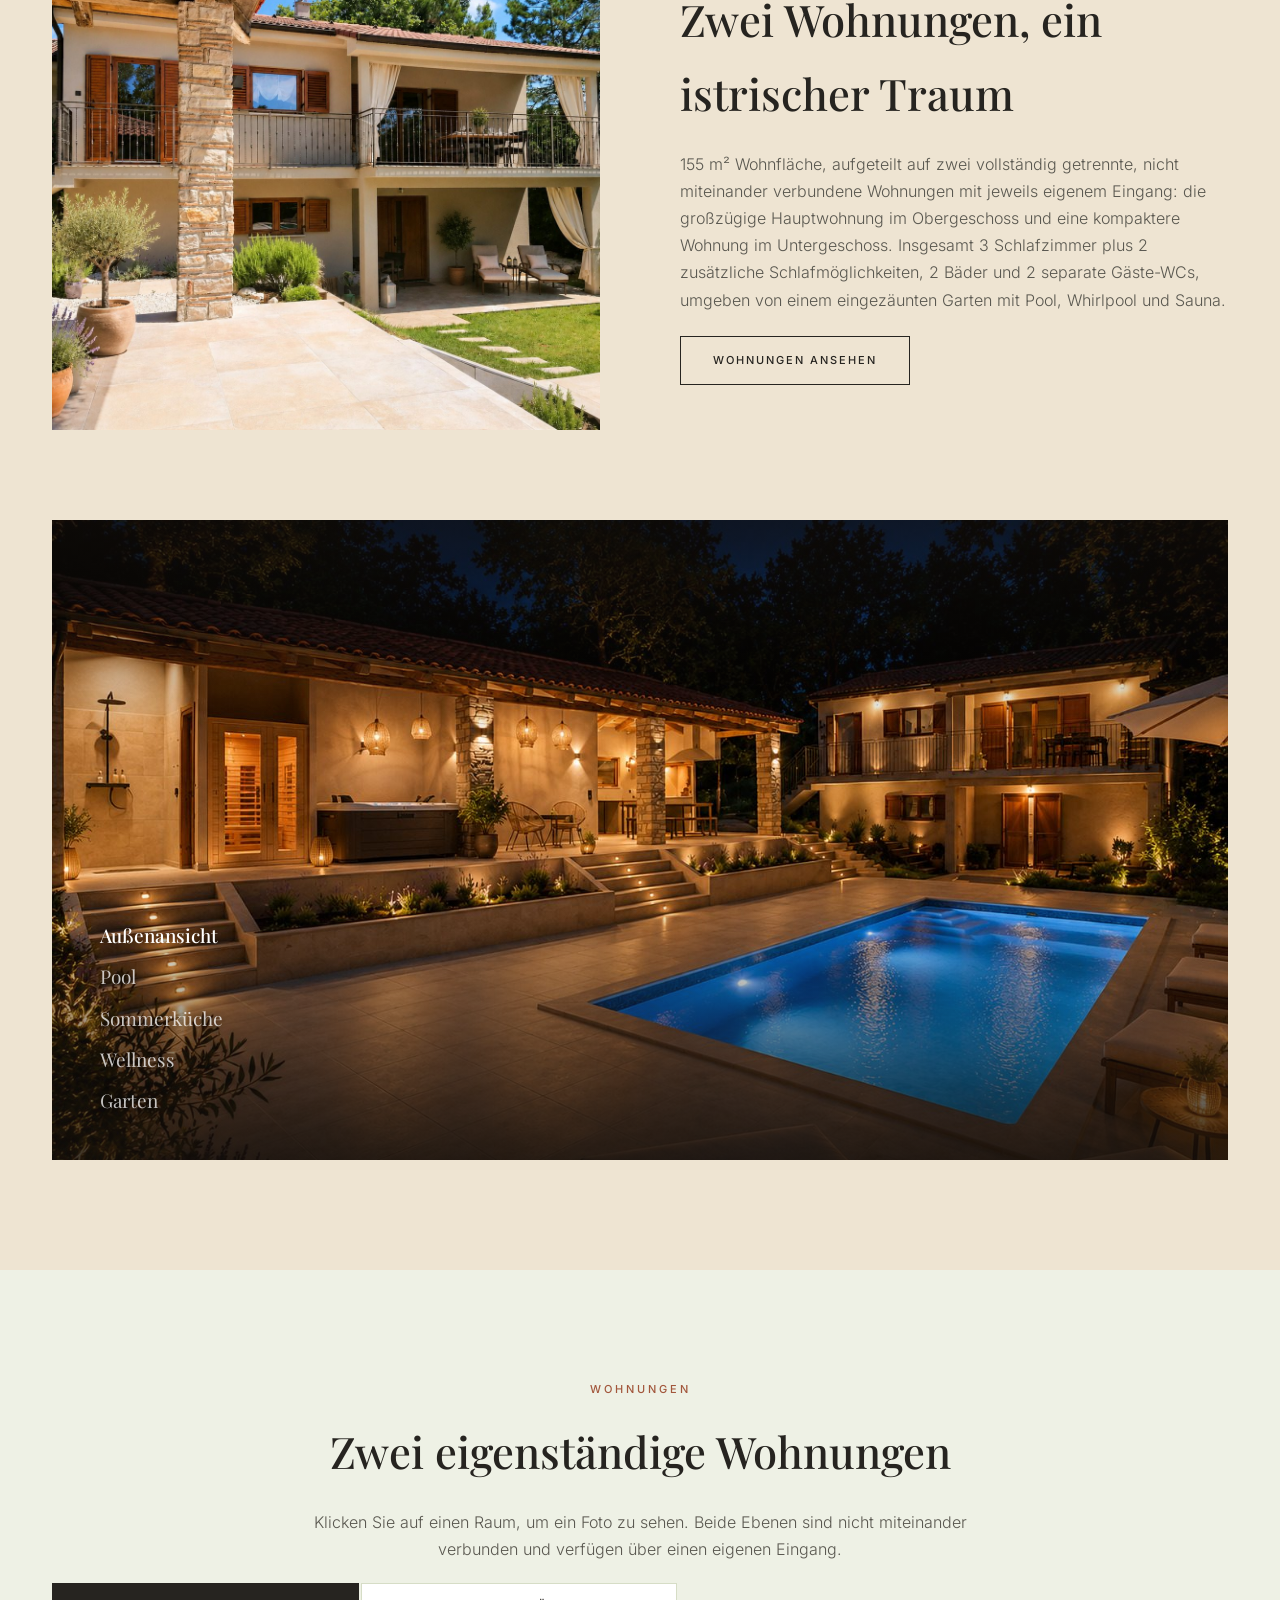
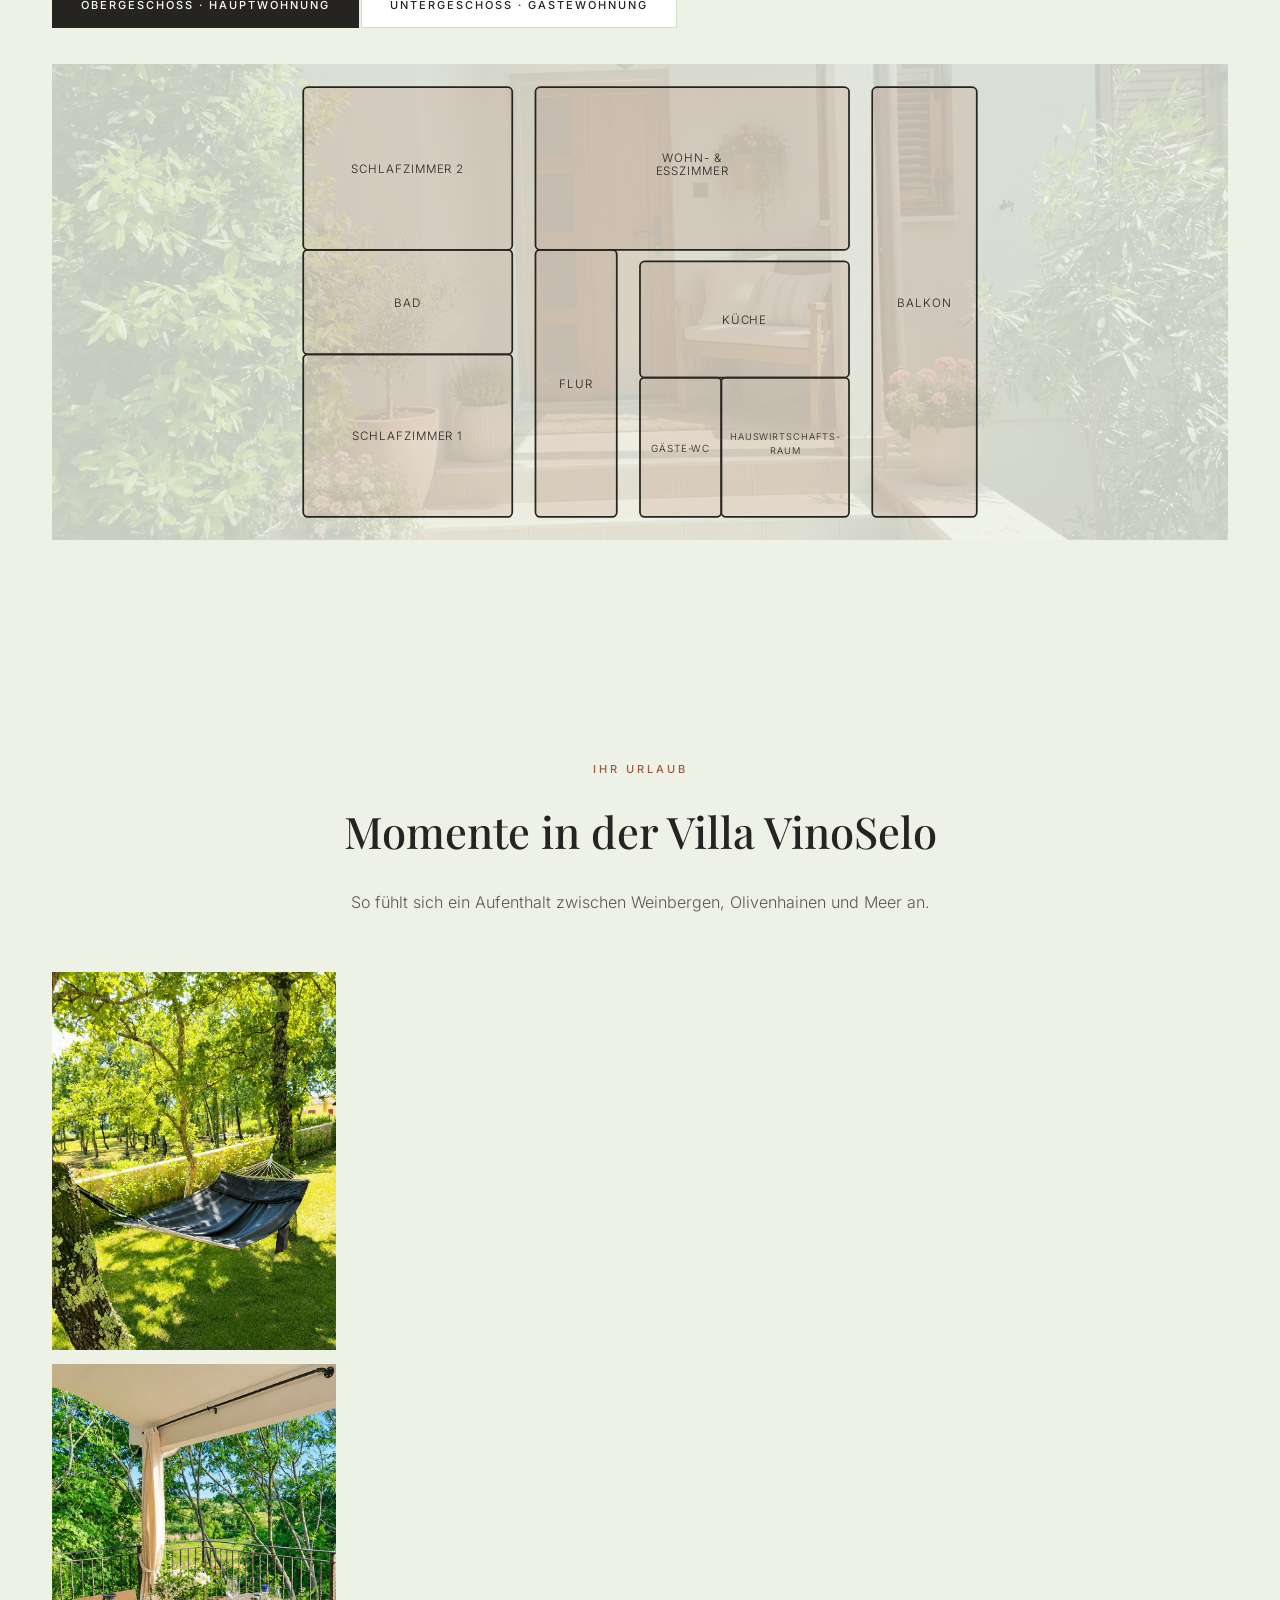
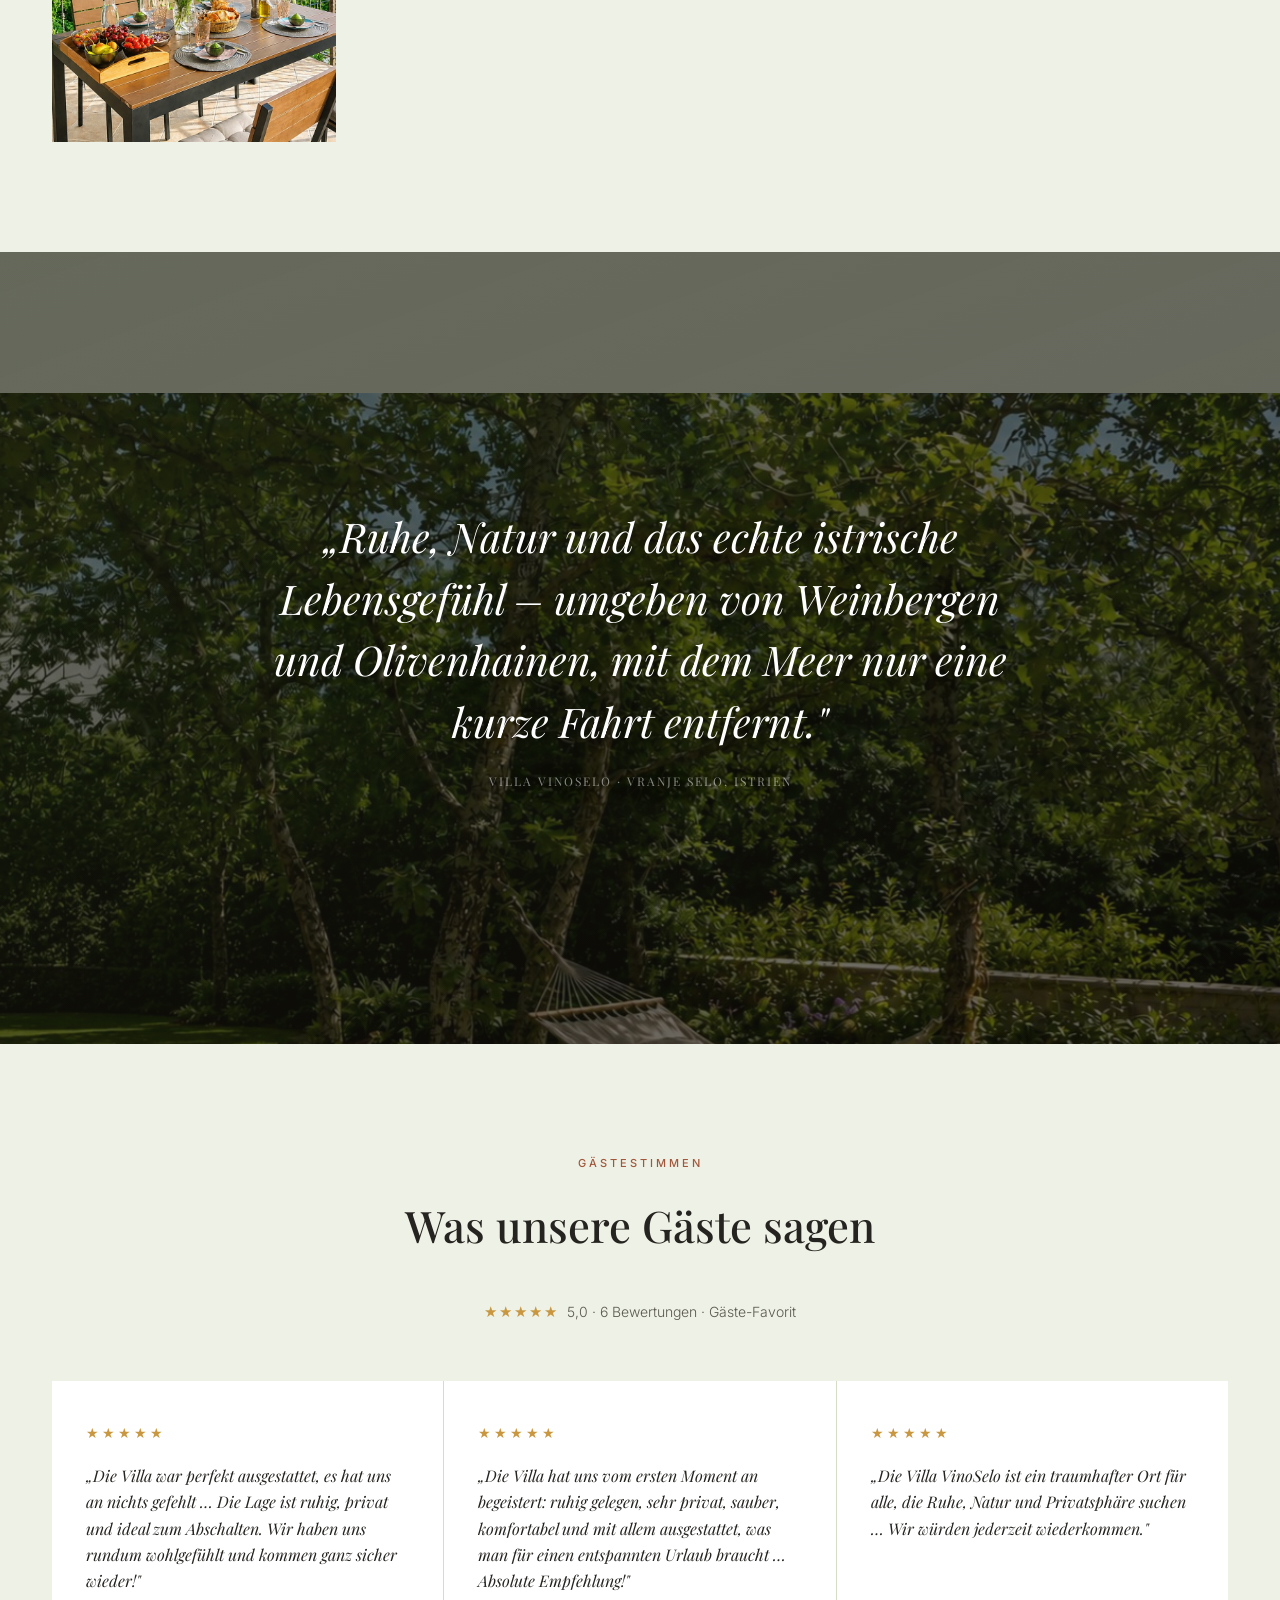
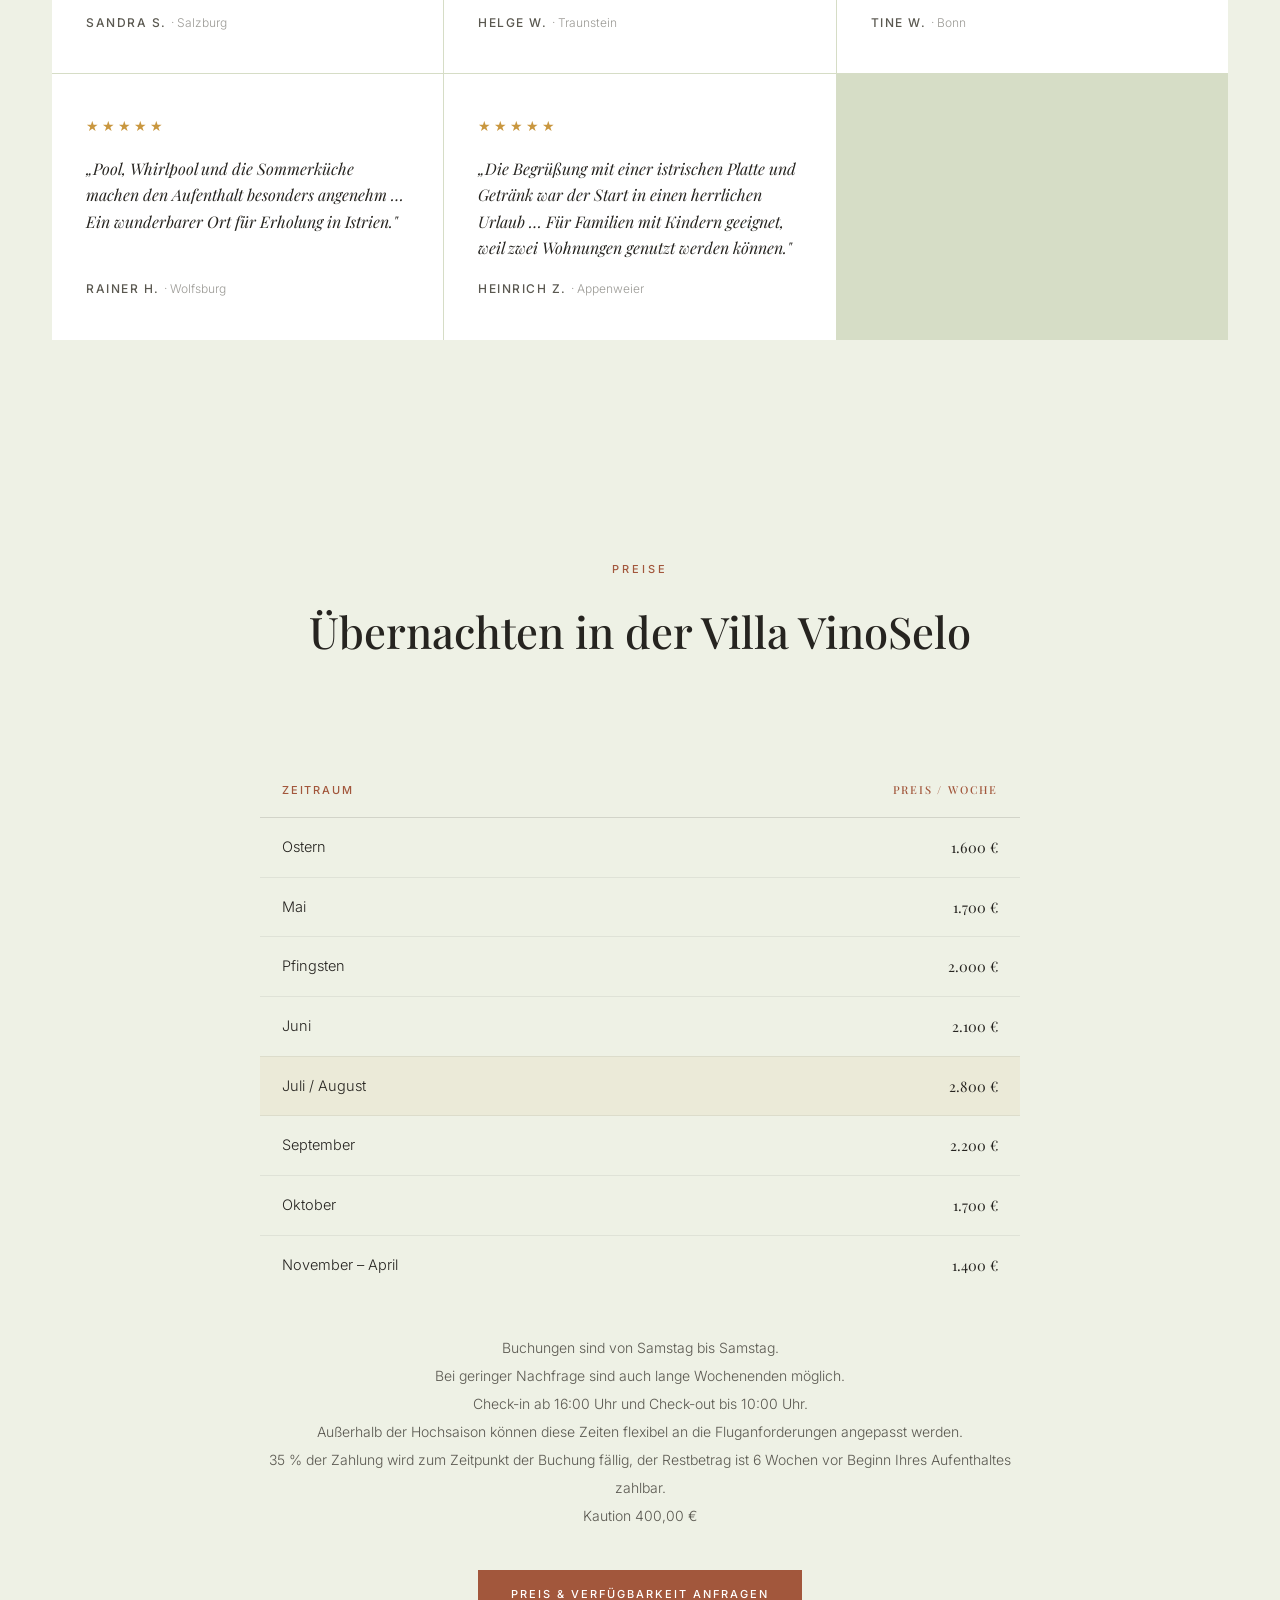
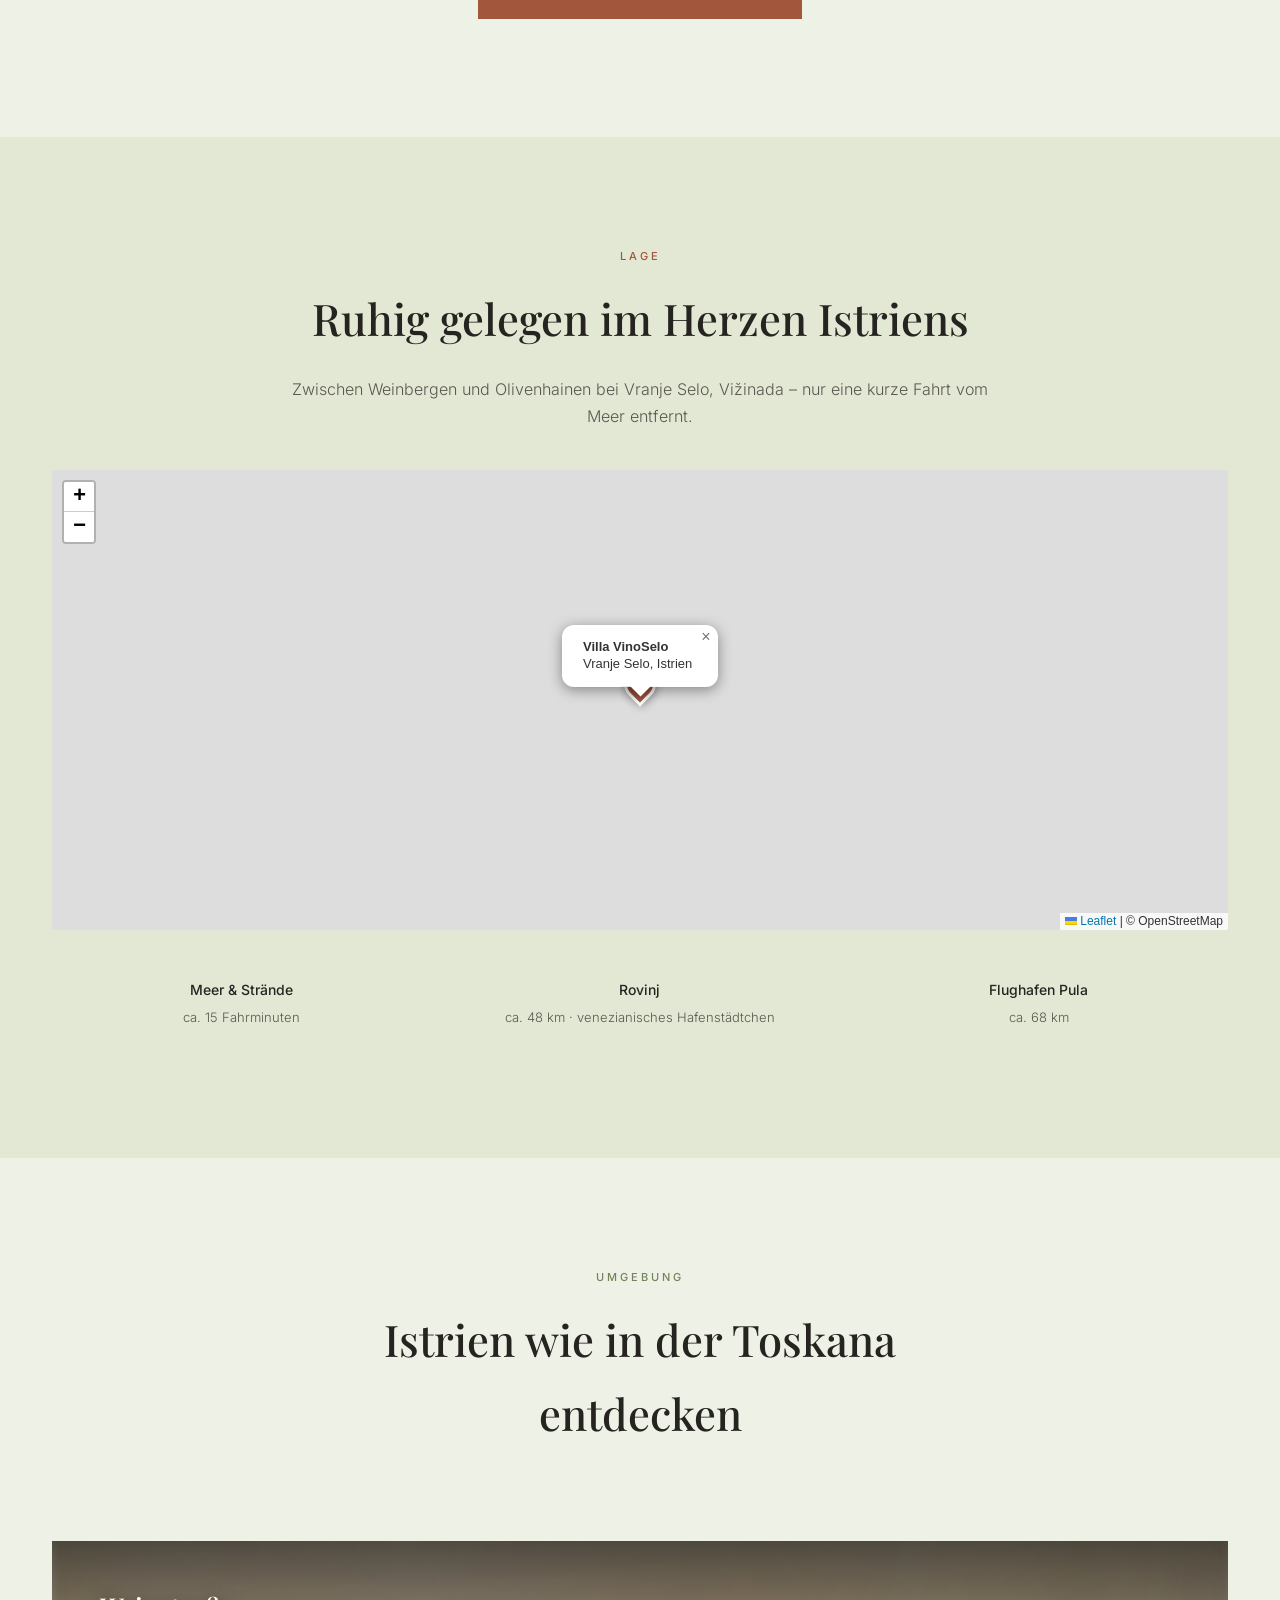
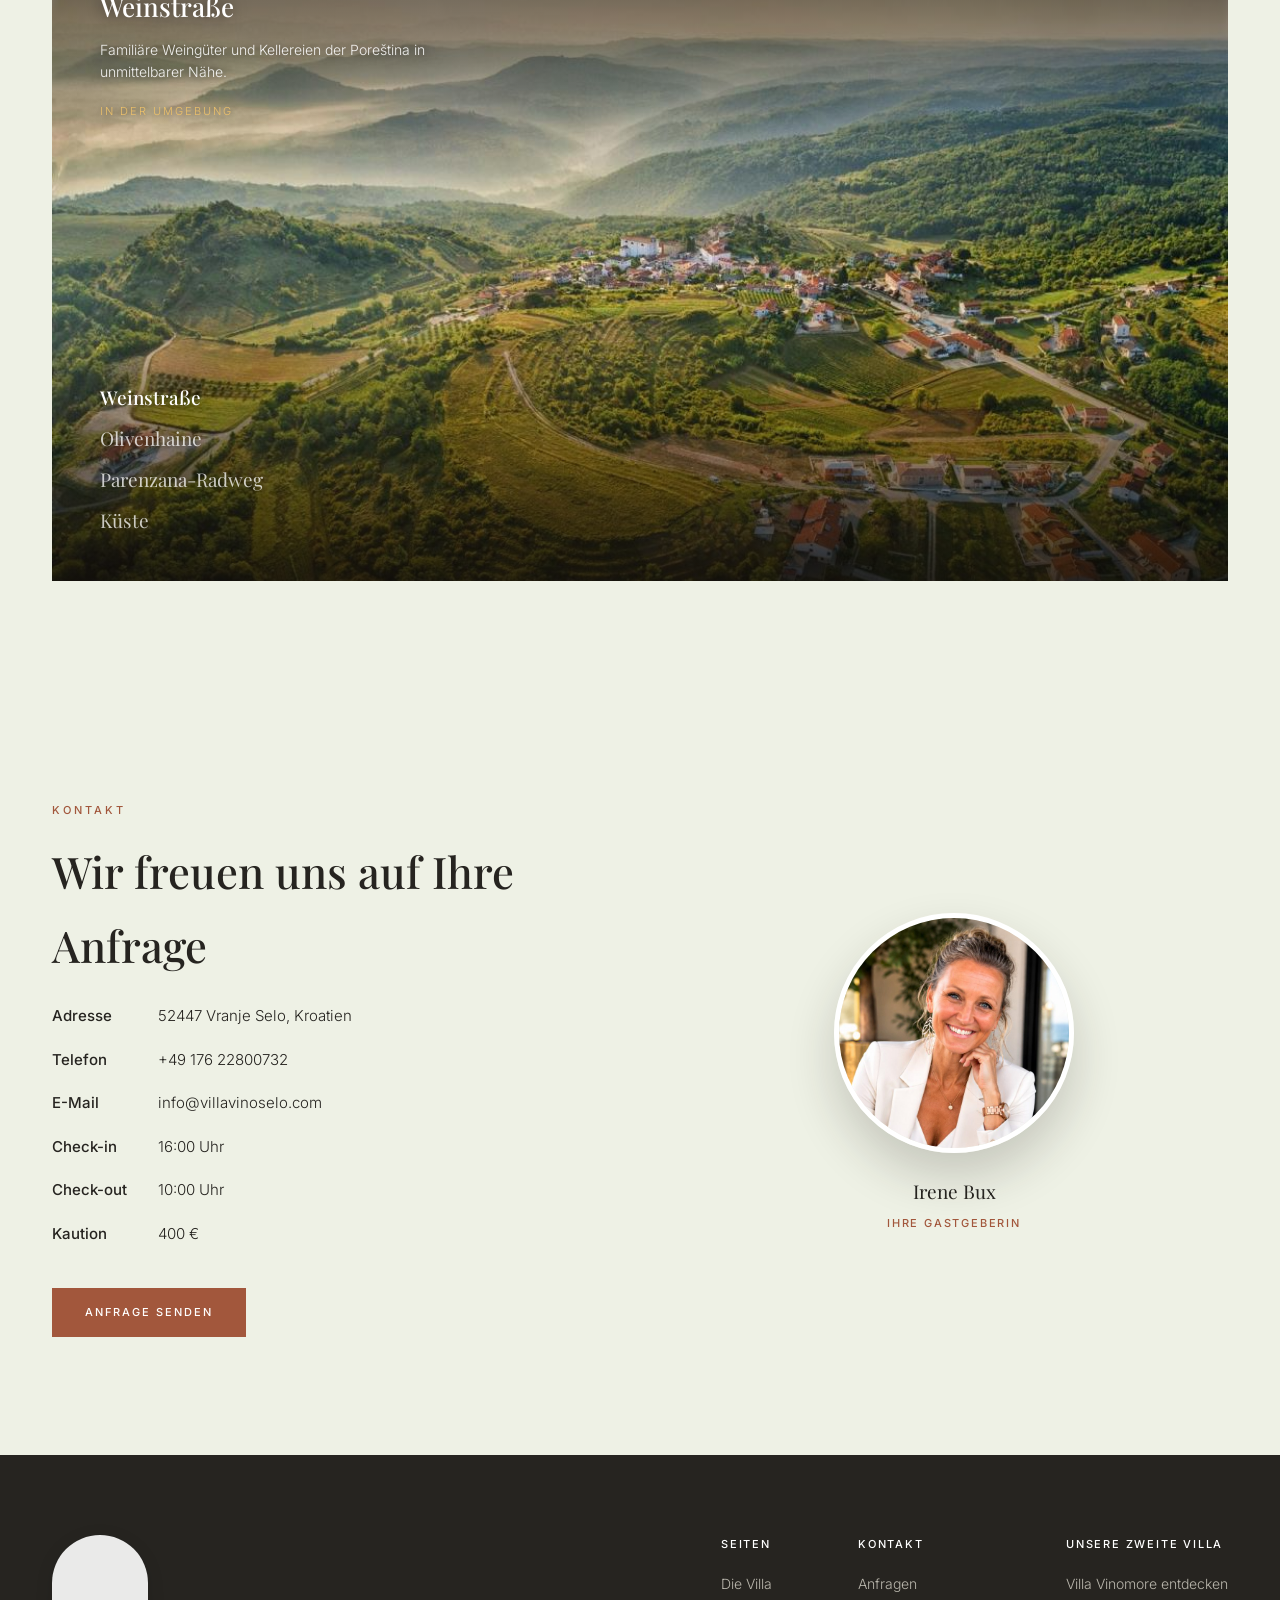
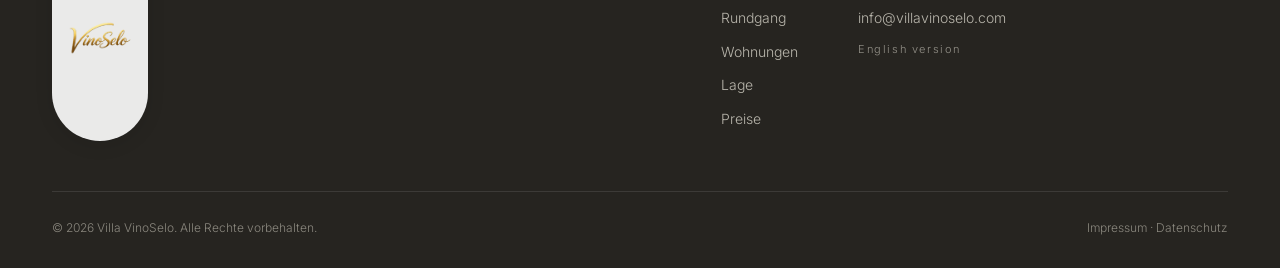
==== commit 2ef76a18: "Point canonical, hreflang and sitemap at the final URLs Cloudflare Pages answers every .html path wi" ====
--- a/index.html
+++ b/index.html
@@ -6,8 +6,8 @@
 <title>Villa VinoSelo – Ferienhaus zwischen Weinbergen und Meer, Istrien Kroatien</title>
 <meta name="description" content="Villa VinoSelo in Vranje Selo, Istrien: zwei eigenständige Wohnungen, privater Pool, Whirlpool, Sauna und Sommerküche für bis zu 7 Gäste – umgeben von Weinbergen und Olivenhainen, nur 15 Minuten vom Meer.">
 <link rel="canonical" href="https://www.villavinoselo.com/">
-<link rel="alternate" hreflang="de" href="https://www.villavinoselo.com/index.html">
-<link rel="alternate" hreflang="en" href="https://www.villavinoselo.com/index-en.html">
+<link rel="alternate" hreflang="de" href="https://www.villavinoselo.com/">
+<link rel="alternate" hreflang="en" href="https://www.villavinoselo.com/index-en">
 
 <meta property="og:type" content="website">
 <meta property="og:title" content="Villa VinoSelo – Ferienhaus zwischen Weinbergen und Meer, Istrien">
